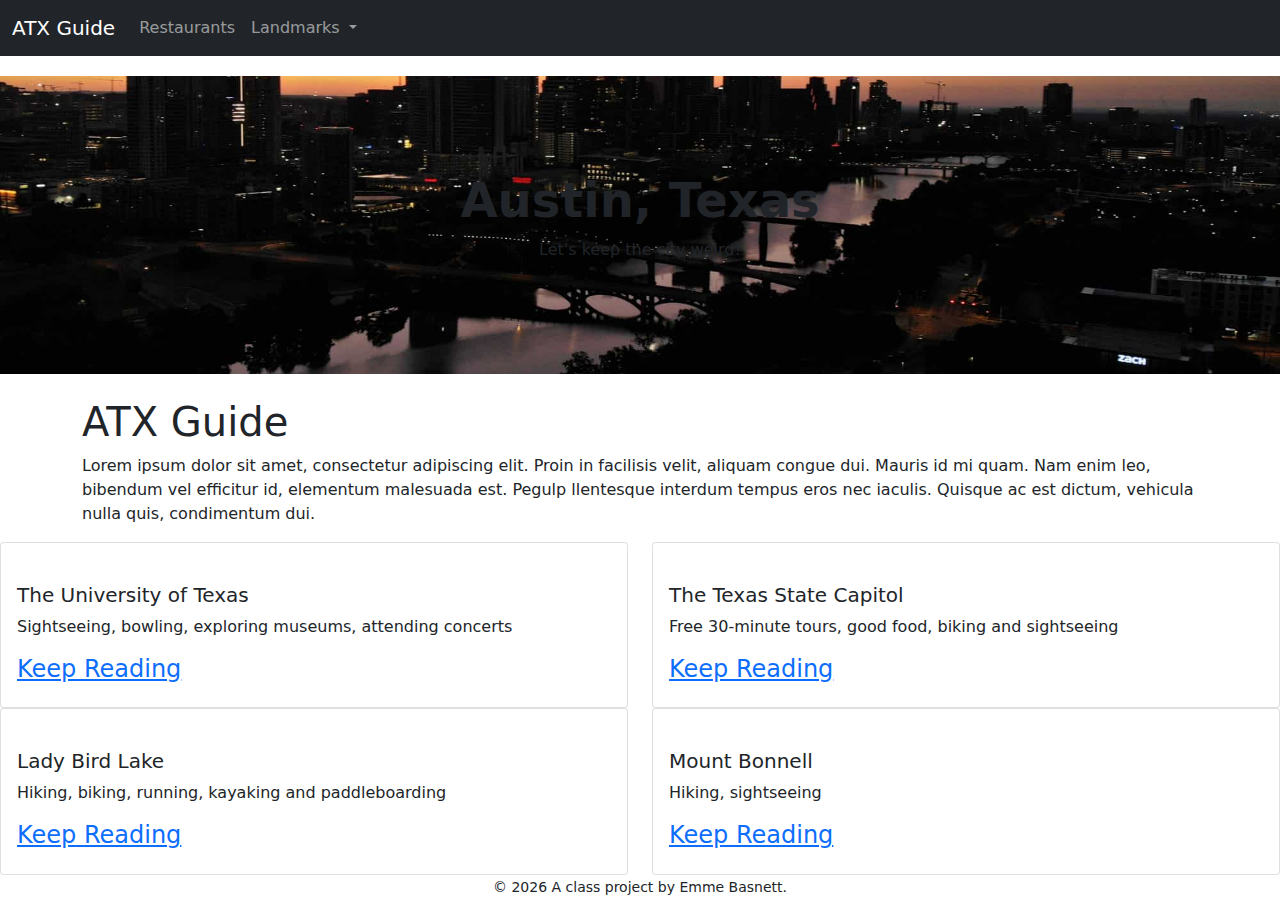
==== docs/index.html @ 26d6803e "work in progress" ====
<!doctype html>
<html lang="en">
  <!-- A Intro to Coding for Journalists class project -->
  <head>
    <title>Index page title</title>
    <meta name="description" content="The index search description for this page goes here.">
    <meta charset="utf-8">
    <meta http-equiv="X-UA-Compatible" content="IE=edge"/>
    <meta name="viewport" content="width=device-width, initial-scale=1, maximum-scale=1">
    <link rel="stylesheet" href="css/main.css">
  </head>
  <body>
    <nav class="navbar navbar-expand-lg navbar-dark bg-dark">
  <div class="container-fluid">
    <a class="navbar-brand" href="index.html">ATX Guide</a>
    <button class="navbar-toggler" type="button" data-bs-toggle="collapse" data-bs-target="#navbarNavDropdown" aria-controls="navbarNavDropdown" aria-expanded="false" aria-label="Toggle navigation">
      <span class="navbar-toggler-icon"></span>
    </button>
     <div class="collapse navbar-collapse" id="navbarNavDropdown">
      <ul class="navbar-nav">
        <li class="nav-item">
         <a class="nav-link" href="restaurants.html">Restaurants</a>
      </li>
    <div class="collapse navbar-collapse" id="navbarNavDropdown">
      <ul class="navbar-nav">
        <li class="nav-item dropdown">
          <a class="nav-link dropdown-toggle" href="#" id="navbarDropdownMenuLink" role="button" data-bs-toggle="dropdown" aria-expanded="false">
            Landmarks
          </a>
          <ul class="dropdown-menu" aria-labelledby="navbarDropdownMenuLink">
            
            <li><a class="dropdown-item" href="landmarks/university-of-texas.html">The University of Texas</a></li>
            
            <li><a class="dropdown-item" href="landmarks/texas-state-capitol.html">The Texas State Capitol</a></li>
            
            <li><a class="dropdown-item" href="landmarks/lady-bird-lake.html">Lady Bird Lake</a></li>
            
            <li><a class="dropdown-item" href="landmarks/mount-bonnell.html">Mount Bonnell</a></li>
            
          </ul>
        </li>
      </ul>
    </div>
  </div>
</nav>

    
<div id="jumbo" class="p-5 mb-4 bg-light">
  <div class="container-fluid py-5 text-center">
    <h1 class="display-5 fw-bold">Austin, Texas</h1>
    <p>Let's keep the city weird!</p>
  </div>
</div>
<div class="container">
  <h1>ATX Guide</h1>
  <p>Lorem ipsum dolor sit amet, consectetur adipiscing elit. Proin in facilisis velit, aliquam congue dui. Mauris id mi quam. Nam enim leo, bibendum vel efficitur id, elementum malesuada est. Pegulp llentesque interdum tempus eros nec iaculis. Quisque ac est dictum, vehicula nulla quis, condimentum dui.</p>
</div>

<div class="row">
  <div class="col-md-8"></div>
  
  <div class="col-sm-6">
      <div class="card">
        <div class="card-body">
           <img src="img/.jpg" alt="" class="img-fluid">
          <h5 class="card-title">The University of Texas</h5>
          <p class="card-text"> Sightseeing, bowling, exploring museums, attending concerts </p>
           <h3><a href="http://www.utexas.edu" "="target="_blank">Keep Reading</a></h3> 
        </div>
      </div>
    </div>

  
  <div class="col-sm-6">
      <div class="card">
        <div class="card-body">
           <img src="img/.jpg" alt="" class="img-fluid">
          <h5 class="card-title">The Texas State Capitol</h5>
          <p class="card-text"> Free 30-minute tours, good food, biking and sightseeing </p>
           <h3><a href="http://https://tspb.texas.gov/prop/tc/tc/capitol.html" "="target="_blank">Keep Reading</a></h3> 
        </div>
      </div>
    </div>

  
  <div class="col-sm-6">
      <div class="card">
        <div class="card-body">
           <img src="img/.jpg" alt="" class="img-fluid">
          <h5 class="card-title">Lady Bird Lake</h5>
          <p class="card-text"> Hiking, biking, running, kayaking and paddleboarding </p>
           <h3><a href="https://austintexas.gov/page/lady-bird-lake" "="target="_blank">Keep Reading</a></h3> 
        </div>
      </div>
    </div>

  
  <div class="col-sm-6">
      <div class="card">
        <div class="card-body">
           <img src="img/.jpg" alt="" class="img-fluid">
          <h5 class="card-title">Mount Bonnell</h5>
          <p class="card-text"> Hiking, sightseeing </p>
           <h3><a href="https://www.austintexas.org/listings/covert-park-at-mt-bonnell/2925/" "="target="_blank">Keep Reading</a></h3> 
        </div>
      </div>
    </div>

   


    <footer>
<p id="legal" class="center-block text-center">
  <small>&copy; <span class="copyright-year"></span>
  A class project by Emme Basnett.
</p>
</footer>


    <script src="js/jquery.js"></script>
    <script src="js/popper.js"></script>
    <script src="js/bootstrap.js"></script>
    <script src="js/scripts.js"></script>
  </body>
</html>
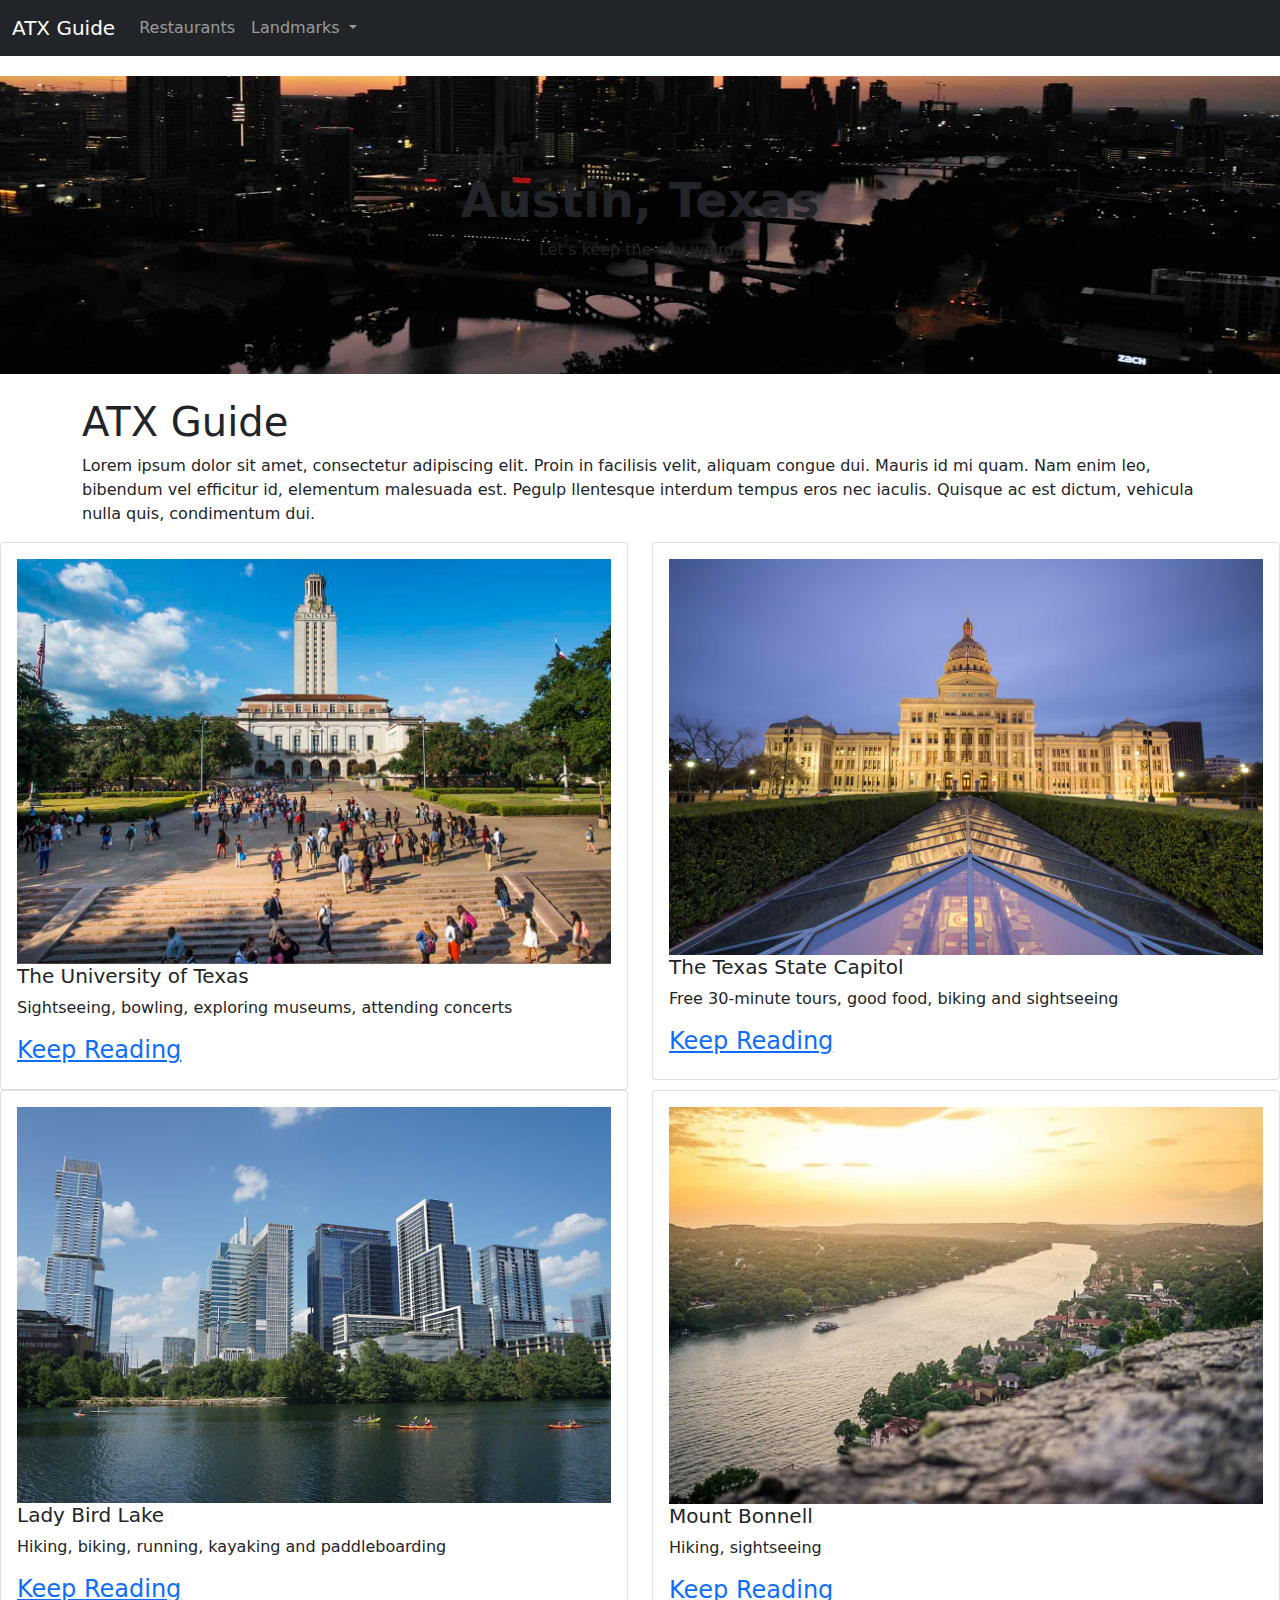
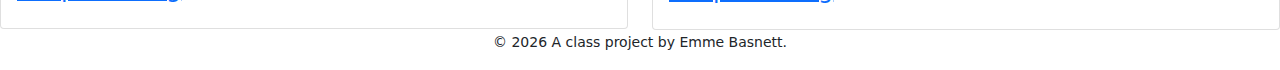
==== commit 37c802af: "updated paths" ====
--- a/docs/index.html
+++ b/docs/index.html
@@ -62,10 +62,10 @@
   <div class="col-sm-6">
       <div class="card">
         <div class="card-body">
-           <img src="img/.jpg" alt="" class="img-fluid">
+           <img src="img/landmarks/univ-of-tx.jpg" alt="" class="img-fluid">
           <h5 class="card-title">The University of Texas</h5>
           <p class="card-text"> Sightseeing, bowling, exploring museums, attending concerts </p>
-           <h3><a href="http://www.utexas.edu" "="target="_blank">Keep Reading</a></h3> 
+           <h3><a href="landmarks/university-of-texas.html" "="target="_blank">Keep Reading</a></h3> 
         </div>
       </div>
     </div>
@@ -74,10 +74,10 @@
   <div class="col-sm-6">
       <div class="card">
         <div class="card-body">
-           <img src="img/.jpg" alt="" class="img-fluid">
+           <img src="img/landmarks/texas-state-capitol.jpg" alt="" class="img-fluid">
           <h5 class="card-title">The Texas State Capitol</h5>
           <p class="card-text"> Free 30-minute tours, good food, biking and sightseeing </p>
-           <h3><a href="http://https://tspb.texas.gov/prop/tc/tc/capitol.html" "="target="_blank">Keep Reading</a></h3> 
+           <h3><a href="landmarks/texas-state-capitol.html" "="target="_blank">Keep Reading</a></h3> 
         </div>
       </div>
     </div>
@@ -86,10 +86,10 @@
   <div class="col-sm-6">
       <div class="card">
         <div class="card-body">
-           <img src="img/.jpg" alt="" class="img-fluid">
+           <img src="img/landmarks/lady-bird-lake.jpg" alt="" class="img-fluid">
           <h5 class="card-title">Lady Bird Lake</h5>
           <p class="card-text"> Hiking, biking, running, kayaking and paddleboarding </p>
-           <h3><a href="https://austintexas.gov/page/lady-bird-lake" "="target="_blank">Keep Reading</a></h3> 
+           <h3><a href="landmarks/lady-bird-lake.html" "="target="_blank">Keep Reading</a></h3> 
         </div>
       </div>
     </div>
@@ -98,10 +98,10 @@
   <div class="col-sm-6">
       <div class="card">
         <div class="card-body">
-           <img src="img/.jpg" alt="" class="img-fluid">
+           <img src="img/landmarks/mount-bonnell.jpg" alt="" class="img-fluid">
           <h5 class="card-title">Mount Bonnell</h5>
           <p class="card-text"> Hiking, sightseeing </p>
-           <h3><a href="https://www.austintexas.org/listings/covert-park-at-mt-bonnell/2925/" "="target="_blank">Keep Reading</a></h3> 
+           <h3><a href="landmarks/mount-bonnell.html" "="target="_blank">Keep Reading</a></h3> 
         </div>
       </div>
     </div>
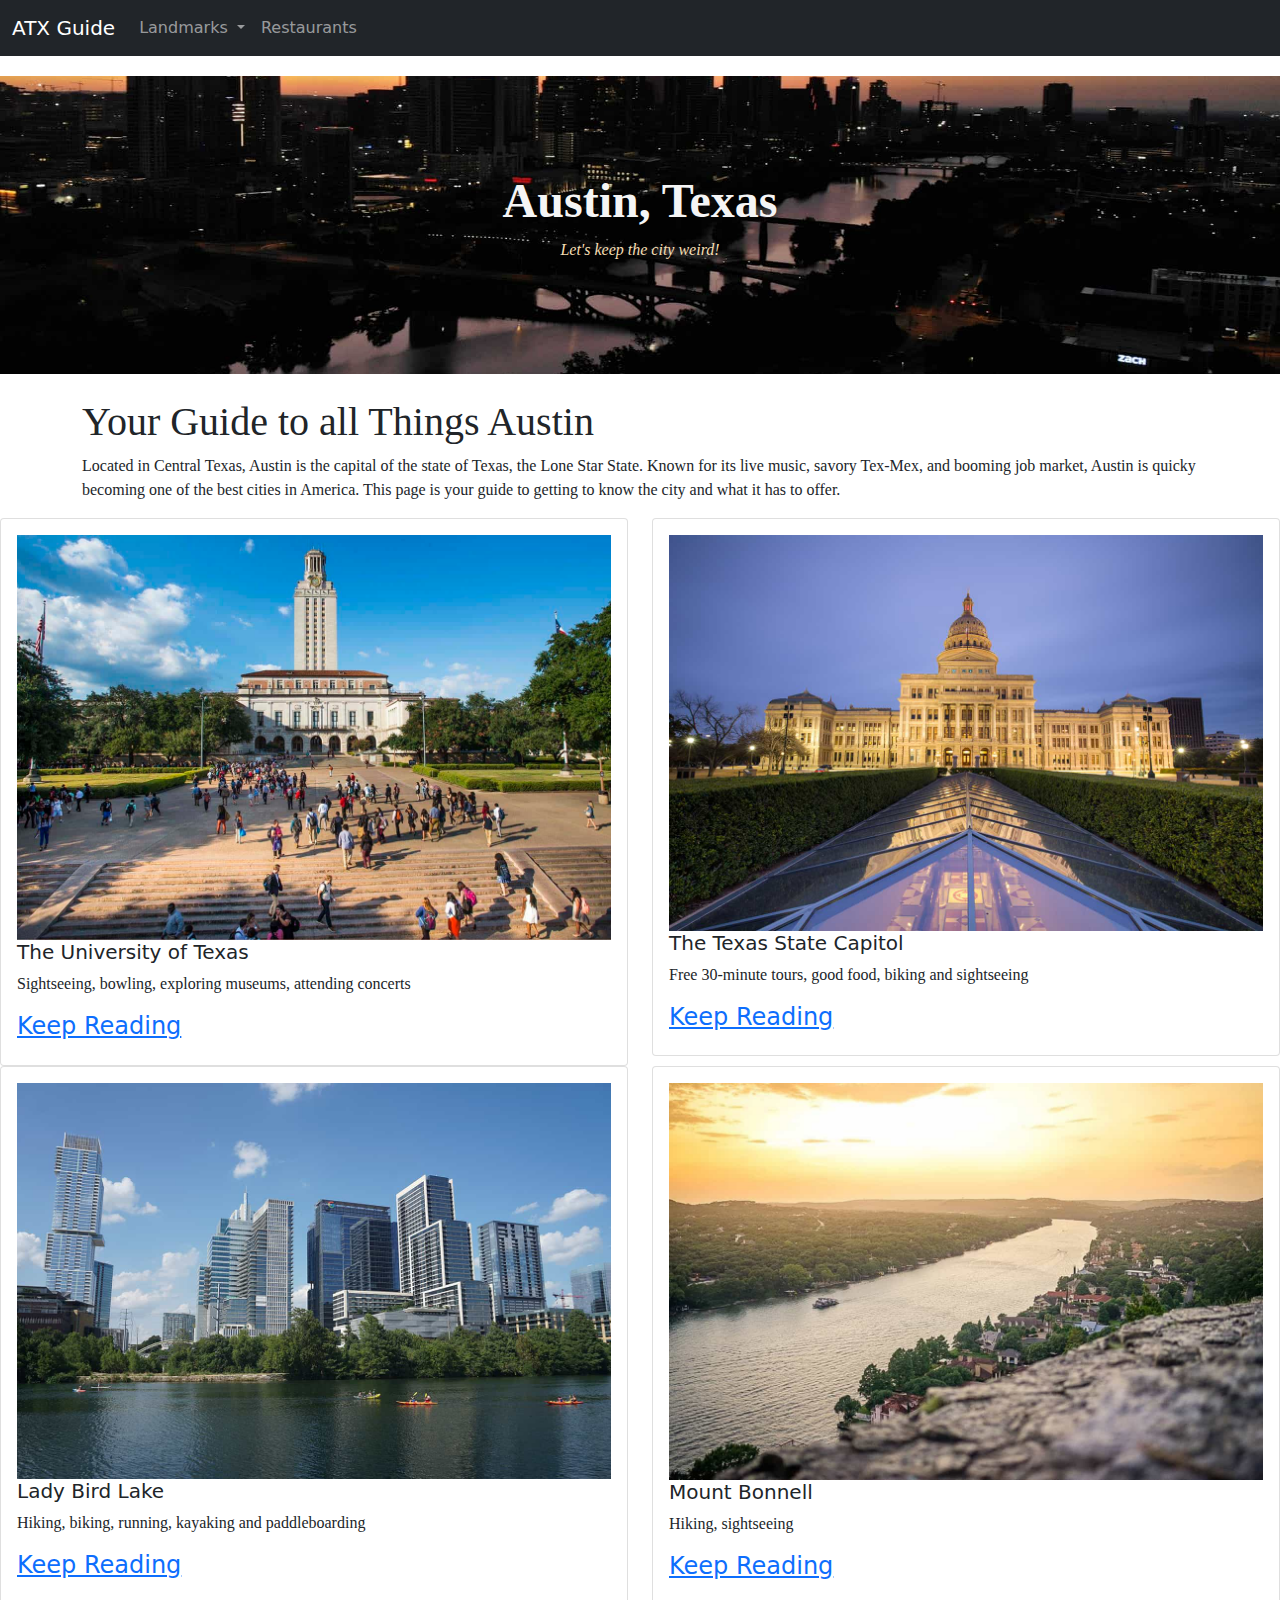
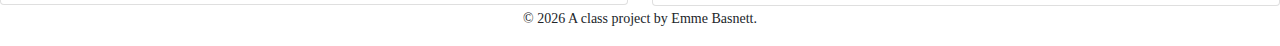
==== commit 049a8899: "styles" ====
--- a/docs/index.html
+++ b/docs/index.html
@@ -16,11 +16,6 @@
     <button class="navbar-toggler" type="button" data-bs-toggle="collapse" data-bs-target="#navbarNavDropdown" aria-controls="navbarNavDropdown" aria-expanded="false" aria-label="Toggle navigation">
       <span class="navbar-toggler-icon"></span>
     </button>
-     <div class="collapse navbar-collapse" id="navbarNavDropdown">
-      <ul class="navbar-nav">
-        <li class="nav-item">
-         <a class="nav-link" href="restaurants.html">Restaurants</a>
-      </li>
     <div class="collapse navbar-collapse" id="navbarNavDropdown">
       <ul class="navbar-nav">
         <li class="nav-item dropdown">
@@ -31,13 +26,21 @@
             
             <li><a class="dropdown-item" href="landmarks/university-of-texas.html">The University of Texas</a></li>
             
+            
             <li><a class="dropdown-item" href="landmarks/texas-state-capitol.html">The Texas State Capitol</a></li>
+            
             
             <li><a class="dropdown-item" href="landmarks/lady-bird-lake.html">Lady Bird Lake</a></li>
             
+            
             <li><a class="dropdown-item" href="landmarks/mount-bonnell.html">Mount Bonnell</a></li>
             
-          </ul>
+            
+
+      </ul>
+        </li>
+          <li class="nav-item">
+         <a class="nav-link" href="restaurants.html">Restaurants</a>
         </li>
       </ul>
     </div>
@@ -52,8 +55,8 @@
   </div>
 </div>
 <div class="container">
-  <h1>ATX Guide</h1>
-  <p>Lorem ipsum dolor sit amet, consectetur adipiscing elit. Proin in facilisis velit, aliquam congue dui. Mauris id mi quam. Nam enim leo, bibendum vel efficitur id, elementum malesuada est. Pegulp llentesque interdum tempus eros nec iaculis. Quisque ac est dictum, vehicula nulla quis, condimentum dui.</p>
+  <h1>Your Guide to all Things Austin</h1>
+  <p>Located in Central Texas, Austin is the capital of the state of Texas, the Lone Star State. Known for its live music, savory Tex-Mex, and booming job market, Austin is quicky becoming one of the best cities in America. This page is your guide to getting to know the city and what it has to offer.</p>
 </div>
 
 <div class="row">
--- a/docs/css/main.css
+++ b/docs/css/main.css
@@ -4,5 +4,5 @@
  * Copyright 2011-2021 The Bootstrap Authors
  * Copyright 2011-2021 Twitter, Inc.
  * Licensed under MIT (https://github.com/twbs/bootstrap/blob/main/LICENSE)
- */:root{--bs-blue:#0d6efd;--bs-indigo:#6610f2;--bs-purple:#6f42c1;--bs-pink:#d63384;--bs-red:#dc3545;--bs-orange:#fd7e14;--bs-yellow:#ffc107;--bs-green:#198754;--bs-teal:#20c997;--bs-cyan:#0dcaf0;--bs-white:#fff;--bs-gray:#6c757d;--bs-gray-dark:#343a40;--bs-gray-100:#f8f9fa;--bs-gray-200:#e9ecef;--bs-gray-300:#dee2e6;--bs-gray-400:#ced4da;--bs-gray-500:#adb5bd;--bs-gray-600:#6c757d;--bs-gray-700:#495057;--bs-gray-800:#343a40;--bs-gray-900:#212529;--bs-primary:#0d6efd;--bs-secondary:#6c757d;--bs-success:#198754;--bs-info:#0dcaf0;--bs-warning:#ffc107;--bs-danger:#dc3545;--bs-light:#f8f9fa;--bs-dark:#212529;--bs-primary-rgb:13,110,253;--bs-secondary-rgb:108,117,125;--bs-success-rgb:25,135,84;--bs-info-rgb:13,202,240;--bs-warning-rgb:255,193,7;--bs-danger-rgb:220,53,69;--bs-light-rgb:248,249,250;--bs-dark-rgb:33,37,41;--bs-white-rgb:255,255,255;--bs-black-rgb:0,0,0;--bs-body-color-rgb:33,37,41;--bs-body-bg-rgb:255,255,255;--bs-font-sans-serif:system-ui,-apple-system,"Segoe UI",Roboto,"Helvetica Neue",Arial,"Noto Sans","Liberation Sans",sans-serif,"Apple Color Emoji","Segoe UI Emoji","Segoe UI Symbol","Noto Color Emoji";--bs-font-monospace:SFMono-Regular,Menlo,Monaco,Consolas,"Liberation Mono","Courier New",monospace;--bs-gradient:linear-gradient(180deg,hsla(0,0%,100%,.15),hsla(0,0%,100%,0));--bs-body-font-family:var(--bs-font-sans-serif);--bs-body-font-size:1rem;--bs-body-font-weight:400;--bs-body-line-height:1.5;--bs-body-color:#212529;--bs-body-bg:#fff}*,:after,:before{box-sizing:border-box}@media (prefers-reduced-motion:no-preference){:root{scroll-behavior:smooth}}body{-webkit-text-size-adjust:100%;-webkit-tap-highlight-color:rgba(0,0,0,0);background-color:var(--bs-body-bg);color:var(--bs-body-color);font-family:var(--bs-body-font-family);font-size:var(--bs-body-font-size);font-weight:var(--bs-body-font-weight);line-height:var(--bs-body-line-height);margin:0;text-align:var(--bs-body-text-align)}hr{background-color:currentColor;border:0;color:inherit;margin:1rem 0;opacity:.25}hr:not([size]){height:1px}.h1,.h2,.h3,.h4,.h5,.h6,h1,h2,h3,h4,h5,h6{font-weight:500;line-height:1.2;margin-bottom:.5rem;margin-top:0}.h1,h1{font-size:calc(1.375rem + 1.5vw)}@media (min-width:1200px){.h1,h1{font-size:2.5rem}}.h2,h2{font-size:calc(1.325rem + .9vw)}@media (min-width:1200px){.h2,h2{font-size:2rem}}.h3,h3{font-size:calc(1.3rem + .6vw)}@media (min-width:1200px){.h3,h3{font-size:1.75rem}}.h4,h4{font-size:calc(1.275rem + .3vw)}@media (min-width:1200px){.h4,h4{font-size:1.5rem}}.h5,h5{font-size:1.25rem}.h6,h6{font-size:1rem}p{margin-bottom:1rem;margin-top:0}abbr[data-bs-original-title],abbr[title]{cursor:help;-webkit-text-decoration:underline dotted;-moz-text-decoration:underline dotted;text-decoration:underline dotted;-webkit-text-decoration-skip-ink:none;text-decoration-skip-ink:none}address{font-style:normal;line-height:inherit;margin-bottom:1rem}ol,ul{padding-left:2rem}dl,ol,ul{margin-bottom:1rem;margin-top:0}ol ol,ol ul,ul ol,ul ul{margin-bottom:0}dt{font-weight:700}dd{margin-bottom:.5rem;margin-left:0}blockquote{margin:0 0 1rem}b,strong{font-weight:bolder}.small,small{font-size:.875em}.mark,mark{background-color:#fcf8e3;padding:.2em}sub,sup{font-size:.75em;line-height:0;position:relative;vertical-align:baseline}sub{bottom:-.25em}sup{top:-.5em}a{color:#0d6efd;text-decoration:underline}a:hover{color:#0a58ca}a:not([href]):not([class]),a:not([href]):not([class]):hover{color:inherit;text-decoration:none}code,kbd,pre,samp{direction:ltr;font-family:var(--bs-font-monospace);font-size:1em;unicode-bidi:bidi-override}pre{display:block;font-size:.875em;margin-bottom:1rem;margin-top:0;overflow:auto}pre code{color:inherit;font-size:inherit;word-break:normal}code{word-wrap:break-word;color:#d63384;font-size:.875em}a>code{color:inherit}kbd{background-color:#212529;border-radius:.2rem;color:#fff;font-size:.875em;padding:.2rem .4rem}kbd kbd{font-size:1em;font-weight:700;padding:0}figure{margin:0 0 1rem}img,svg{vertical-align:middle}table{border-collapse:collapse;caption-side:bottom}caption{color:#6c757d;padding-bottom:.5rem;padding-top:.5rem;text-align:left}th{text-align:inherit;text-align:-webkit-match-parent}tbody,td,tfoot,th,thead,tr{border:0 solid;border-color:inherit}label{display:inline-block}button{border-radius:0}button:focus:not(:focus-visible){outline:0}button,input,optgroup,select,textarea{font-family:inherit;font-size:inherit;line-height:inherit;margin:0}button,select{text-transform:none}[role=button]{cursor:pointer}select{word-wrap:normal}select:disabled{opacity:1}[list]::-webkit-calendar-picker-indicator{display:none}[type=button],[type=reset],[type=submit],button{-webkit-appearance:button}[type=button]:not(:disabled),[type=reset]:not(:disabled),[type=submit]:not(:disabled),button:not(:disabled){cursor:pointer}::-moz-focus-inner{border-style:none;padding:0}textarea{resize:vertical}fieldset{border:0;margin:0;min-width:0;padding:0}legend{float:left;font-size:calc(1.275rem + .3vw);line-height:inherit;margin-bottom:.5rem;padding:0;width:100%}@media (min-width:1200px){legend{font-size:1.5rem}}legend+*{clear:left}::-webkit-datetime-edit-day-field,::-webkit-datetime-edit-fields-wrapper,::-webkit-datetime-edit-hour-field,::-webkit-datetime-edit-minute,::-webkit-datetime-edit-month-field,::-webkit-datetime-edit-text,::-webkit-datetime-edit-year-field{padding:0}::-webkit-inner-spin-button{height:auto}[type=search]{-webkit-appearance:textfield;outline-offset:-2px}::-webkit-search-decoration{-webkit-appearance:none}::-webkit-color-swatch-wrapper{padding:0}::file-selector-button{font:inherit}::-webkit-file-upload-button{-webkit-appearance:button;font:inherit}output{display:inline-block}iframe{border:0}summary{cursor:pointer;display:list-item}progress{vertical-align:baseline}[hidden]{display:none!important}.lead{font-size:1.25rem;font-weight:300}.display-1{font-size:calc(1.625rem + 4.5vw);font-weight:300;line-height:1.2}@media (min-width:1200px){.display-1{font-size:5rem}}.display-2{font-size:calc(1.575rem + 3.9vw);font-weight:300;line-height:1.2}@media (min-width:1200px){.display-2{font-size:4.5rem}}.display-3{font-size:calc(1.525rem + 3.3vw);font-weight:300;line-height:1.2}@media (min-width:1200px){.display-3{font-size:4rem}}.display-4{font-size:calc(1.475rem + 2.7vw);font-weight:300;line-height:1.2}@media (min-width:1200px){.display-4{font-size:3.5rem}}.display-5{font-size:calc(1.425rem + 2.1vw);font-weight:300;line-height:1.2}@media (min-width:1200px){.display-5{font-size:3rem}}.display-6{font-size:calc(1.375rem + 1.5vw);font-weight:300;line-height:1.2}@media (min-width:1200px){.display-6{font-size:2.5rem}}.list-inline,.list-unstyled{list-style:none;padding-left:0}.list-inline-item{display:inline-block}.list-inline-item:not(:last-child){margin-right:.5rem}.initialism{font-size:.875em;text-transform:uppercase}.blockquote{font-size:1.25rem;margin-bottom:1rem}.blockquote>:last-child{margin-bottom:0}.blockquote-footer{color:#6c757d;font-size:.875em;margin-bottom:1rem;margin-top:-1rem}.blockquote-footer:before{content:"— "}.img-fluid,.img-thumbnail{height:auto;max-width:100%}.img-thumbnail{background-color:#fff;border:1px solid #dee2e6;border-radius:.25rem;padding:.25rem}.figure{display:inline-block}.figure-img{line-height:1;margin-bottom:.5rem}.figure-caption{color:#6c757d;font-size:.875em}.container,.container-fluid,.container-lg,.container-md,.container-sm,.container-xl,.container-xxl{margin-left:auto;margin-right:auto;padding-left:var(--bs-gutter-x,.75rem);padding-right:var(--bs-gutter-x,.75rem);width:100%}@media (min-width:576px){.container,.container-sm{max-width:540px}}@media (min-width:768px){.container,.container-md,.container-sm{max-width:720px}}@media (min-width:992px){.container,.container-lg,.container-md,.container-sm{max-width:960px}}@media (min-width:1200px){.container,.container-lg,.container-md,.container-sm,.container-xl{max-width:1140px}}@media (min-width:1400px){.container,.container-lg,.container-md,.container-sm,.container-xl,.container-xxl{max-width:1320px}}.row{--bs-gutter-x:1.5rem;--bs-gutter-y:0;display:-webkit-flex;display:-ms-flexbox;display:flex;-webkit-flex-wrap:wrap;-ms-flex-wrap:wrap;flex-wrap:wrap;margin-left:calc(var(--bs-gutter-x)*-.5);margin-right:calc(var(--bs-gutter-x)*-.5);margin-top:calc(var(--bs-gutter-y)*-1)}.row>*{-ms-flex-negative:0;-webkit-flex-shrink:0;flex-shrink:0;margin-top:var(--bs-gutter-y);max-width:100%;padding-left:calc(var(--bs-gutter-x)*.5);padding-right:calc(var(--bs-gutter-x)*.5);width:100%}.col{-webkit-flex:1 0 0%;-ms-flex:1 0 0%;flex:1 0 0%}.row-cols-auto>*{width:auto}.row-cols-1>*,.row-cols-auto>*{-webkit-flex:0 0 auto;-ms-flex:0 0 auto;flex:0 0 auto}.row-cols-1>*{width:100%}.row-cols-2>*{width:50%}.row-cols-2>*,.row-cols-3>*{-webkit-flex:0 0 auto;-ms-flex:0 0 auto;flex:0 0 auto}.row-cols-3>*{width:33.3333333333%}.row-cols-4>*{width:25%}.row-cols-4>*,.row-cols-5>*{-webkit-flex:0 0 auto;-ms-flex:0 0 auto;flex:0 0 auto}.row-cols-5>*{width:20%}.row-cols-6>*{width:16.6666666667%}.col-auto,.row-cols-6>*{-webkit-flex:0 0 auto;-ms-flex:0 0 auto;flex:0 0 auto}.col-auto{width:auto}.col-1{width:8.33333333%}.col-1,.col-2{-webkit-flex:0 0 auto;-ms-flex:0 0 auto;flex:0 0 auto}.col-2{width:16.66666667%}.col-3{width:25%}.col-3,.col-4{-webkit-flex:0 0 auto;-ms-flex:0 0 auto;flex:0 0 auto}.col-4{width:33.33333333%}.col-5{width:41.66666667%}.col-5,.col-6{-webkit-flex:0 0 auto;-ms-flex:0 0 auto;flex:0 0 auto}.col-6{width:50%}.col-7{width:58.33333333%}.col-7,.col-8{-webkit-flex:0 0 auto;-ms-flex:0 0 auto;flex:0 0 auto}.col-8{width:66.66666667%}.col-9{width:75%}.col-10,.col-9{-webkit-flex:0 0 auto;-ms-flex:0 0 auto;flex:0 0 auto}.col-10{width:83.33333333%}.col-11{width:91.66666667%}.col-11,.col-12{-webkit-flex:0 0 auto;-ms-flex:0 0 auto;flex:0 0 auto}.col-12{width:100%}.offset-1{margin-left:8.33333333%}.offset-2{margin-left:16.66666667%}.offset-3{margin-left:25%}.offset-4{margin-left:33.33333333%}.offset-5{margin-left:41.66666667%}.offset-6{margin-left:50%}.offset-7{margin-left:58.33333333%}.offset-8{margin-left:66.66666667%}.offset-9{margin-left:75%}.offset-10{margin-left:83.33333333%}.offset-11{margin-left:91.66666667%}.g-0,.gx-0{--bs-gutter-x:0}.g-0,.gy-0{--bs-gutter-y:0}.g-1,.gx-1{--bs-gutter-x:0.25rem}.g-1,.gy-1{--bs-gutter-y:0.25rem}.g-2,.gx-2{--bs-gutter-x:0.5rem}.g-2,.gy-2{--bs-gutter-y:0.5rem}.g-3,.gx-3{--bs-gutter-x:1rem}.g-3,.gy-3{--bs-gutter-y:1rem}.g-4,.gx-4{--bs-gutter-x:1.5rem}.g-4,.gy-4{--bs-gutter-y:1.5rem}.g-5,.gx-5{--bs-gutter-x:3rem}.g-5,.gy-5{--bs-gutter-y:3rem}@media (min-width:576px){.col-sm{-webkit-flex:1 0 0%;-ms-flex:1 0 0%;flex:1 0 0%}.row-cols-sm-auto>*{width:auto}.row-cols-sm-1>*,.row-cols-sm-auto>*{-webkit-flex:0 0 auto;-ms-flex:0 0 auto;flex:0 0 auto}.row-cols-sm-1>*{width:100%}.row-cols-sm-2>*{width:50%}.row-cols-sm-2>*,.row-cols-sm-3>*{-webkit-flex:0 0 auto;-ms-flex:0 0 auto;flex:0 0 auto}.row-cols-sm-3>*{width:33.3333333333%}.row-cols-sm-4>*{width:25%}.row-cols-sm-4>*,.row-cols-sm-5>*{-webkit-flex:0 0 auto;-ms-flex:0 0 auto;flex:0 0 auto}.row-cols-sm-5>*{width:20%}.row-cols-sm-6>*{width:16.6666666667%}.col-sm-auto,.row-cols-sm-6>*{-webkit-flex:0 0 auto;-ms-flex:0 0 auto;flex:0 0 auto}.col-sm-auto{width:auto}.col-sm-1{width:8.33333333%}.col-sm-1,.col-sm-2{-webkit-flex:0 0 auto;-ms-flex:0 0 auto;flex:0 0 auto}.col-sm-2{width:16.66666667%}.col-sm-3{width:25%}.col-sm-3,.col-sm-4{-webkit-flex:0 0 auto;-ms-flex:0 0 auto;flex:0 0 auto}.col-sm-4{width:33.33333333%}.col-sm-5{width:41.66666667%}.col-sm-5,.col-sm-6{-webkit-flex:0 0 auto;-ms-flex:0 0 auto;flex:0 0 auto}.col-sm-6{width:50%}.col-sm-7{width:58.33333333%}.col-sm-7,.col-sm-8{-webkit-flex:0 0 auto;-ms-flex:0 0 auto;flex:0 0 auto}.col-sm-8{width:66.66666667%}.col-sm-9{width:75%}.col-sm-10,.col-sm-9{-webkit-flex:0 0 auto;-ms-flex:0 0 auto;flex:0 0 auto}.col-sm-10{width:83.33333333%}.col-sm-11{width:91.66666667%}.col-sm-11,.col-sm-12{-webkit-flex:0 0 auto;-ms-flex:0 0 auto;flex:0 0 auto}.col-sm-12{width:100%}.offset-sm-0{margin-left:0}.offset-sm-1{margin-left:8.33333333%}.offset-sm-2{margin-left:16.66666667%}.offset-sm-3{margin-left:25%}.offset-sm-4{margin-left:33.33333333%}.offset-sm-5{margin-left:41.66666667%}.offset-sm-6{margin-left:50%}.offset-sm-7{margin-left:58.33333333%}.offset-sm-8{margin-left:66.66666667%}.offset-sm-9{margin-left:75%}.offset-sm-10{margin-left:83.33333333%}.offset-sm-11{margin-left:91.66666667%}.g-sm-0,.gx-sm-0{--bs-gutter-x:0}.g-sm-0,.gy-sm-0{--bs-gutter-y:0}.g-sm-1,.gx-sm-1{--bs-gutter-x:0.25rem}.g-sm-1,.gy-sm-1{--bs-gutter-y:0.25rem}.g-sm-2,.gx-sm-2{--bs-gutter-x:0.5rem}.g-sm-2,.gy-sm-2{--bs-gutter-y:0.5rem}.g-sm-3,.gx-sm-3{--bs-gutter-x:1rem}.g-sm-3,.gy-sm-3{--bs-gutter-y:1rem}.g-sm-4,.gx-sm-4{--bs-gutter-x:1.5rem}.g-sm-4,.gy-sm-4{--bs-gutter-y:1.5rem}.g-sm-5,.gx-sm-5{--bs-gutter-x:3rem}.g-sm-5,.gy-sm-5{--bs-gutter-y:3rem}}@media (min-width:768px){.col-md{-webkit-flex:1 0 0%;-ms-flex:1 0 0%;flex:1 0 0%}.row-cols-md-auto>*{width:auto}.row-cols-md-1>*,.row-cols-md-auto>*{-webkit-flex:0 0 auto;-ms-flex:0 0 auto;flex:0 0 auto}.row-cols-md-1>*{width:100%}.row-cols-md-2>*{width:50%}.row-cols-md-2>*,.row-cols-md-3>*{-webkit-flex:0 0 auto;-ms-flex:0 0 auto;flex:0 0 auto}.row-cols-md-3>*{width:33.3333333333%}.row-cols-md-4>*{width:25%}.row-cols-md-4>*,.row-cols-md-5>*{-webkit-flex:0 0 auto;-ms-flex:0 0 auto;flex:0 0 auto}.row-cols-md-5>*{width:20%}.row-cols-md-6>*{width:16.6666666667%}.col-md-auto,.row-cols-md-6>*{-webkit-flex:0 0 auto;-ms-flex:0 0 auto;flex:0 0 auto}.col-md-auto{width:auto}.col-md-1{width:8.33333333%}.col-md-1,.col-md-2{-webkit-flex:0 0 auto;-ms-flex:0 0 auto;flex:0 0 auto}.col-md-2{width:16.66666667%}.col-md-3{width:25%}.col-md-3,.col-md-4{-webkit-flex:0 0 auto;-ms-flex:0 0 auto;flex:0 0 auto}.col-md-4{width:33.33333333%}.col-md-5{width:41.66666667%}.col-md-5,.col-md-6{-webkit-flex:0 0 auto;-ms-flex:0 0 auto;flex:0 0 auto}.col-md-6{width:50%}.col-md-7{width:58.33333333%}.col-md-7,.col-md-8{-webkit-flex:0 0 auto;-ms-flex:0 0 auto;flex:0 0 auto}.col-md-8{width:66.66666667%}.col-md-9{width:75%}.col-md-10,.col-md-9{-webkit-flex:0 0 auto;-ms-flex:0 0 auto;flex:0 0 auto}.col-md-10{width:83.33333333%}.col-md-11{width:91.66666667%}.col-md-11,.col-md-12{-webkit-flex:0 0 auto;-ms-flex:0 0 auto;flex:0 0 auto}.col-md-12{width:100%}.offset-md-0{margin-left:0}.offset-md-1{margin-left:8.33333333%}.offset-md-2{margin-left:16.66666667%}.offset-md-3{margin-left:25%}.offset-md-4{margin-left:33.33333333%}.offset-md-5{margin-left:41.66666667%}.offset-md-6{margin-left:50%}.offset-md-7{margin-left:58.33333333%}.offset-md-8{margin-left:66.66666667%}.offset-md-9{margin-left:75%}.offset-md-10{margin-left:83.33333333%}.offset-md-11{margin-left:91.66666667%}.g-md-0,.gx-md-0{--bs-gutter-x:0}.g-md-0,.gy-md-0{--bs-gutter-y:0}.g-md-1,.gx-md-1{--bs-gutter-x:0.25rem}.g-md-1,.gy-md-1{--bs-gutter-y:0.25rem}.g-md-2,.gx-md-2{--bs-gutter-x:0.5rem}.g-md-2,.gy-md-2{--bs-gutter-y:0.5rem}.g-md-3,.gx-md-3{--bs-gutter-x:1rem}.g-md-3,.gy-md-3{--bs-gutter-y:1rem}.g-md-4,.gx-md-4{--bs-gutter-x:1.5rem}.g-md-4,.gy-md-4{--bs-gutter-y:1.5rem}.g-md-5,.gx-md-5{--bs-gutter-x:3rem}.g-md-5,.gy-md-5{--bs-gutter-y:3rem}}@media (min-width:992px){.col-lg{-webkit-flex:1 0 0%;-ms-flex:1 0 0%;flex:1 0 0%}.row-cols-lg-auto>*{width:auto}.row-cols-lg-1>*,.row-cols-lg-auto>*{-webkit-flex:0 0 auto;-ms-flex:0 0 auto;flex:0 0 auto}.row-cols-lg-1>*{width:100%}.row-cols-lg-2>*{width:50%}.row-cols-lg-2>*,.row-cols-lg-3>*{-webkit-flex:0 0 auto;-ms-flex:0 0 auto;flex:0 0 auto}.row-cols-lg-3>*{width:33.3333333333%}.row-cols-lg-4>*{width:25%}.row-cols-lg-4>*,.row-cols-lg-5>*{-webkit-flex:0 0 auto;-ms-flex:0 0 auto;flex:0 0 auto}.row-cols-lg-5>*{width:20%}.row-cols-lg-6>*{width:16.6666666667%}.col-lg-auto,.row-cols-lg-6>*{-webkit-flex:0 0 auto;-ms-flex:0 0 auto;flex:0 0 auto}.col-lg-auto{width:auto}.col-lg-1{width:8.33333333%}.col-lg-1,.col-lg-2{-webkit-flex:0 0 auto;-ms-flex:0 0 auto;flex:0 0 auto}.col-lg-2{width:16.66666667%}.col-lg-3{width:25%}.col-lg-3,.col-lg-4{-webkit-flex:0 0 auto;-ms-flex:0 0 auto;flex:0 0 auto}.col-lg-4{width:33.33333333%}.col-lg-5{width:41.66666667%}.col-lg-5,.col-lg-6{-webkit-flex:0 0 auto;-ms-flex:0 0 auto;flex:0 0 auto}.col-lg-6{width:50%}.col-lg-7{width:58.33333333%}.col-lg-7,.col-lg-8{-webkit-flex:0 0 auto;-ms-flex:0 0 auto;flex:0 0 auto}.col-lg-8{width:66.66666667%}.col-lg-9{width:75%}.col-lg-10,.col-lg-9{-webkit-flex:0 0 auto;-ms-flex:0 0 auto;flex:0 0 auto}.col-lg-10{width:83.33333333%}.col-lg-11{width:91.66666667%}.col-lg-11,.col-lg-12{-webkit-flex:0 0 auto;-ms-flex:0 0 auto;flex:0 0 auto}.col-lg-12{width:100%}.offset-lg-0{margin-left:0}.offset-lg-1{margin-left:8.33333333%}.offset-lg-2{margin-left:16.66666667%}.offset-lg-3{margin-left:25%}.offset-lg-4{margin-left:33.33333333%}.offset-lg-5{margin-left:41.66666667%}.offset-lg-6{margin-left:50%}.offset-lg-7{margin-left:58.33333333%}.offset-lg-8{margin-left:66.66666667%}.offset-lg-9{margin-left:75%}.offset-lg-10{margin-left:83.33333333%}.offset-lg-11{margin-left:91.66666667%}.g-lg-0,.gx-lg-0{--bs-gutter-x:0}.g-lg-0,.gy-lg-0{--bs-gutter-y:0}.g-lg-1,.gx-lg-1{--bs-gutter-x:0.25rem}.g-lg-1,.gy-lg-1{--bs-gutter-y:0.25rem}.g-lg-2,.gx-lg-2{--bs-gutter-x:0.5rem}.g-lg-2,.gy-lg-2{--bs-gutter-y:0.5rem}.g-lg-3,.gx-lg-3{--bs-gutter-x:1rem}.g-lg-3,.gy-lg-3{--bs-gutter-y:1rem}.g-lg-4,.gx-lg-4{--bs-gutter-x:1.5rem}.g-lg-4,.gy-lg-4{--bs-gutter-y:1.5rem}.g-lg-5,.gx-lg-5{--bs-gutter-x:3rem}.g-lg-5,.gy-lg-5{--bs-gutter-y:3rem}}@media (min-width:1200px){.col-xl{-webkit-flex:1 0 0%;-ms-flex:1 0 0%;flex:1 0 0%}.row-cols-xl-auto>*{width:auto}.row-cols-xl-1>*,.row-cols-xl-auto>*{-webkit-flex:0 0 auto;-ms-flex:0 0 auto;flex:0 0 auto}.row-cols-xl-1>*{width:100%}.row-cols-xl-2>*{width:50%}.row-cols-xl-2>*,.row-cols-xl-3>*{-webkit-flex:0 0 auto;-ms-flex:0 0 auto;flex:0 0 auto}.row-cols-xl-3>*{width:33.3333333333%}.row-cols-xl-4>*{width:25%}.row-cols-xl-4>*,.row-cols-xl-5>*{-webkit-flex:0 0 auto;-ms-flex:0 0 auto;flex:0 0 auto}.row-cols-xl-5>*{width:20%}.row-cols-xl-6>*{width:16.6666666667%}.col-xl-auto,.row-cols-xl-6>*{-webkit-flex:0 0 auto;-ms-flex:0 0 auto;flex:0 0 auto}.col-xl-auto{width:auto}.col-xl-1{width:8.33333333%}.col-xl-1,.col-xl-2{-webkit-flex:0 0 auto;-ms-flex:0 0 auto;flex:0 0 auto}.col-xl-2{width:16.66666667%}.col-xl-3{width:25%}.col-xl-3,.col-xl-4{-webkit-flex:0 0 auto;-ms-flex:0 0 auto;flex:0 0 auto}.col-xl-4{width:33.33333333%}.col-xl-5{width:41.66666667%}.col-xl-5,.col-xl-6{-webkit-flex:0 0 auto;-ms-flex:0 0 auto;flex:0 0 auto}.col-xl-6{width:50%}.col-xl-7{width:58.33333333%}.col-xl-7,.col-xl-8{-webkit-flex:0 0 auto;-ms-flex:0 0 auto;flex:0 0 auto}.col-xl-8{width:66.66666667%}.col-xl-9{width:75%}.col-xl-10,.col-xl-9{-webkit-flex:0 0 auto;-ms-flex:0 0 auto;flex:0 0 auto}.col-xl-10{width:83.33333333%}.col-xl-11{width:91.66666667%}.col-xl-11,.col-xl-12{-webkit-flex:0 0 auto;-ms-flex:0 0 auto;flex:0 0 auto}.col-xl-12{width:100%}.offset-xl-0{margin-left:0}.offset-xl-1{margin-left:8.33333333%}.offset-xl-2{margin-left:16.66666667%}.offset-xl-3{margin-left:25%}.offset-xl-4{margin-left:33.33333333%}.offset-xl-5{margin-left:41.66666667%}.offset-xl-6{margin-left:50%}.offset-xl-7{margin-left:58.33333333%}.offset-xl-8{margin-left:66.66666667%}.offset-xl-9{margin-left:75%}.offset-xl-10{margin-left:83.33333333%}.offset-xl-11{margin-left:91.66666667%}.g-xl-0,.gx-xl-0{--bs-gutter-x:0}.g-xl-0,.gy-xl-0{--bs-gutter-y:0}.g-xl-1,.gx-xl-1{--bs-gutter-x:0.25rem}.g-xl-1,.gy-xl-1{--bs-gutter-y:0.25rem}.g-xl-2,.gx-xl-2{--bs-gutter-x:0.5rem}.g-xl-2,.gy-xl-2{--bs-gutter-y:0.5rem}.g-xl-3,.gx-xl-3{--bs-gutter-x:1rem}.g-xl-3,.gy-xl-3{--bs-gutter-y:1rem}.g-xl-4,.gx-xl-4{--bs-gutter-x:1.5rem}.g-xl-4,.gy-xl-4{--bs-gutter-y:1.5rem}.g-xl-5,.gx-xl-5{--bs-gutter-x:3rem}.g-xl-5,.gy-xl-5{--bs-gutter-y:3rem}}@media (min-width:1400px){.col-xxl{-webkit-flex:1 0 0%;-ms-flex:1 0 0%;flex:1 0 0%}.row-cols-xxl-auto>*{width:auto}.row-cols-xxl-1>*,.row-cols-xxl-auto>*{-webkit-flex:0 0 auto;-ms-flex:0 0 auto;flex:0 0 auto}.row-cols-xxl-1>*{width:100%}.row-cols-xxl-2>*{width:50%}.row-cols-xxl-2>*,.row-cols-xxl-3>*{-webkit-flex:0 0 auto;-ms-flex:0 0 auto;flex:0 0 auto}.row-cols-xxl-3>*{width:33.3333333333%}.row-cols-xxl-4>*{width:25%}.row-cols-xxl-4>*,.row-cols-xxl-5>*{-webkit-flex:0 0 auto;-ms-flex:0 0 auto;flex:0 0 auto}.row-cols-xxl-5>*{width:20%}.row-cols-xxl-6>*{width:16.6666666667%}.col-xxl-auto,.row-cols-xxl-6>*{-webkit-flex:0 0 auto;-ms-flex:0 0 auto;flex:0 0 auto}.col-xxl-auto{width:auto}.col-xxl-1{width:8.33333333%}.col-xxl-1,.col-xxl-2{-webkit-flex:0 0 auto;-ms-flex:0 0 auto;flex:0 0 auto}.col-xxl-2{width:16.66666667%}.col-xxl-3{width:25%}.col-xxl-3,.col-xxl-4{-webkit-flex:0 0 auto;-ms-flex:0 0 auto;flex:0 0 auto}.col-xxl-4{width:33.33333333%}.col-xxl-5{width:41.66666667%}.col-xxl-5,.col-xxl-6{-webkit-flex:0 0 auto;-ms-flex:0 0 auto;flex:0 0 auto}.col-xxl-6{width:50%}.col-xxl-7{width:58.33333333%}.col-xxl-7,.col-xxl-8{-webkit-flex:0 0 auto;-ms-flex:0 0 auto;flex:0 0 auto}.col-xxl-8{width:66.66666667%}.col-xxl-9{width:75%}.col-xxl-10,.col-xxl-9{-webkit-flex:0 0 auto;-ms-flex:0 0 auto;flex:0 0 auto}.col-xxl-10{width:83.33333333%}.col-xxl-11{width:91.66666667%}.col-xxl-11,.col-xxl-12{-webkit-flex:0 0 auto;-ms-flex:0 0 auto;flex:0 0 auto}.col-xxl-12{width:100%}.offset-xxl-0{margin-left:0}.offset-xxl-1{margin-left:8.33333333%}.offset-xxl-2{margin-left:16.66666667%}.offset-xxl-3{margin-left:25%}.offset-xxl-4{margin-left:33.33333333%}.offset-xxl-5{margin-left:41.66666667%}.offset-xxl-6{margin-left:50%}.offset-xxl-7{margin-left:58.33333333%}.offset-xxl-8{margin-left:66.66666667%}.offset-xxl-9{margin-left:75%}.offset-xxl-10{margin-left:83.33333333%}.offset-xxl-11{margin-left:91.66666667%}.g-xxl-0,.gx-xxl-0{--bs-gutter-x:0}.g-xxl-0,.gy-xxl-0{--bs-gutter-y:0}.g-xxl-1,.gx-xxl-1{--bs-gutter-x:0.25rem}.g-xxl-1,.gy-xxl-1{--bs-gutter-y:0.25rem}.g-xxl-2,.gx-xxl-2{--bs-gutter-x:0.5rem}.g-xxl-2,.gy-xxl-2{--bs-gutter-y:0.5rem}.g-xxl-3,.gx-xxl-3{--bs-gutter-x:1rem}.g-xxl-3,.gy-xxl-3{--bs-gutter-y:1rem}.g-xxl-4,.gx-xxl-4{--bs-gutter-x:1.5rem}.g-xxl-4,.gy-xxl-4{--bs-gutter-y:1.5rem}.g-xxl-5,.gx-xxl-5{--bs-gutter-x:3rem}.g-xxl-5,.gy-xxl-5{--bs-gutter-y:3rem}}.table{--bs-table-bg:transparent;--bs-table-accent-bg:transparent;--bs-table-striped-color:#212529;--bs-table-striped-bg:rgba(0,0,0,.05);--bs-table-active-color:#212529;--bs-table-active-bg:rgba(0,0,0,.1);--bs-table-hover-color:#212529;--bs-table-hover-bg:rgba(0,0,0,.075);border-color:#dee2e6;color:#212529;margin-bottom:1rem;vertical-align:top;width:100%}.table>:not(caption)>*>*{background-color:var(--bs-table-bg);border-bottom-width:1px;box-shadow:inset 0 0 0 9999px var(--bs-table-accent-bg);padding:.5rem}.table>tbody{vertical-align:inherit}.table>thead{vertical-align:bottom}.table>:not(:first-child){border-top:2px solid}.caption-top{caption-side:top}.table-sm>:not(caption)>*>*{padding:.25rem}.table-bordered>:not(caption)>*{border-width:1px 0}.table-bordered>:not(caption)>*>*{border-width:0 1px}.table-borderless>:not(caption)>*>*{border-bottom-width:0}.table-borderless>:not(:first-child){border-top-width:0}.table-striped>tbody>tr:nth-of-type(odd)>*{--bs-table-accent-bg:var(--bs-table-striped-bg);color:var(--bs-table-striped-color)}.table-active{--bs-table-accent-bg:var(--bs-table-active-bg);color:var(--bs-table-active-color)}.table-hover>tbody>tr:hover>*{--bs-table-accent-bg:var(--bs-table-hover-bg);color:var(--bs-table-hover-color)}.table-primary{--bs-table-bg:#cfe2ff;--bs-table-striped-bg:#c5d7f2;--bs-table-striped-color:#000;--bs-table-active-bg:#bacbe6;--bs-table-active-color:#000;--bs-table-hover-bg:#bfd1ec;--bs-table-hover-color:#000;border-color:#bacbe6;color:#000}.table-secondary{--bs-table-bg:#e2e3e5;--bs-table-striped-bg:#d7d8da;--bs-table-striped-color:#000;--bs-table-active-bg:#cbccce;--bs-table-active-color:#000;--bs-table-hover-bg:#d1d2d4;--bs-table-hover-color:#000;border-color:#cbccce;color:#000}.table-success{--bs-table-bg:#d1e7dd;--bs-table-striped-bg:#c7dbd2;--bs-table-striped-color:#000;--bs-table-active-bg:#bcd0c7;--bs-table-active-color:#000;--bs-table-hover-bg:#c1d6cc;--bs-table-hover-color:#000;border-color:#bcd0c7;color:#000}.table-info{--bs-table-bg:#cff4fc;--bs-table-striped-bg:#c5e8ef;--bs-table-striped-color:#000;--bs-table-active-bg:#badce3;--bs-table-active-color:#000;--bs-table-hover-bg:#bfe2e9;--bs-table-hover-color:#000;border-color:#badce3;color:#000}.table-warning{--bs-table-bg:#fff3cd;--bs-table-striped-bg:#f2e7c3;--bs-table-striped-color:#000;--bs-table-active-bg:#e6dbb9;--bs-table-active-color:#000;--bs-table-hover-bg:#ece1be;--bs-table-hover-color:#000;border-color:#e6dbb9;color:#000}.table-danger{--bs-table-bg:#f8d7da;--bs-table-striped-bg:#eccccf;--bs-table-striped-color:#000;--bs-table-active-bg:#dfc2c4;--bs-table-active-color:#000;--bs-table-hover-bg:#e5c7ca;--bs-table-hover-color:#000;border-color:#dfc2c4;color:#000}.table-light{--bs-table-bg:#f8f9fa;--bs-table-striped-bg:#ecedee;--bs-table-striped-color:#000;--bs-table-active-bg:#dfe0e1;--bs-table-active-color:#000;--bs-table-hover-bg:#e5e6e7;--bs-table-hover-color:#000;border-color:#dfe0e1;color:#000}.table-dark{--bs-table-bg:#212529;--bs-table-striped-bg:#2c3034;--bs-table-striped-color:#fff;--bs-table-active-bg:#373b3e;--bs-table-active-color:#fff;--bs-table-hover-bg:#323539;--bs-table-hover-color:#fff;border-color:#373b3e;color:#fff}.table-responsive{-webkit-overflow-scrolling:touch;overflow-x:auto}@media (max-width:575.98px){.table-responsive-sm{-webkit-overflow-scrolling:touch;overflow-x:auto}}@media (max-width:767.98px){.table-responsive-md{-webkit-overflow-scrolling:touch;overflow-x:auto}}@media (max-width:991.98px){.table-responsive-lg{-webkit-overflow-scrolling:touch;overflow-x:auto}}@media (max-width:1199.98px){.table-responsive-xl{-webkit-overflow-scrolling:touch;overflow-x:auto}}@media (max-width:1399.98px){.table-responsive-xxl{-webkit-overflow-scrolling:touch;overflow-x:auto}}.form-label{margin-bottom:.5rem}.col-form-label{font-size:inherit;line-height:1.5;margin-bottom:0;padding-bottom:calc(.375rem + 1px);padding-top:calc(.375rem + 1px)}.col-form-label-lg{font-size:1.25rem;padding-bottom:calc(.5rem + 1px);padding-top:calc(.5rem + 1px)}.col-form-label-sm{font-size:.875rem;padding-bottom:calc(.25rem + 1px);padding-top:calc(.25rem + 1px)}.form-text{color:#6c757d;font-size:.875em;margin-top:.25rem}.form-control{-webkit-appearance:none;-moz-appearance:none;appearance:none;background-clip:padding-box;background-color:#fff;border:1px solid #ced4da;border-radius:.25rem;color:#212529;display:block;font-size:1rem;font-weight:400;line-height:1.5;padding:.375rem .75rem;transition:border-color .15s ease-in-out,box-shadow .15s ease-in-out;width:100%}@media (prefers-reduced-motion:reduce){.form-control{transition:none}}.form-control[type=file]{overflow:hidden}.form-control[type=file]:not(:disabled):not([readonly]){cursor:pointer}.form-control:focus{background-color:#fff;border-color:#86b7fe;box-shadow:0 0 0 .25rem rgba(13,110,253,.25);color:#212529;outline:0}.form-control::-webkit-date-and-time-value{height:1.5em}.form-control::-webkit-input-placeholder{color:#6c757d;opacity:1}.form-control::-moz-placeholder{color:#6c757d;opacity:1}.form-control:-ms-input-placeholder{color:#6c757d;opacity:1}.form-control::-ms-input-placeholder{color:#6c757d;opacity:1}.form-control::placeholder{color:#6c757d;opacity:1}.form-control:disabled,.form-control[readonly]{background-color:#e9ecef;opacity:1}.form-control::file-selector-button{-webkit-margin-end:.75rem;-moz-margin-end:.75rem;background-color:#e9ecef;border:0 solid;border-color:inherit;border-inline-end-width:1px;border-radius:0;color:#212529;margin:-.375rem -.75rem;margin-inline-end:.75rem;padding:.375rem .75rem;pointer-events:none;transition:color .15s ease-in-out,background-color .15s ease-in-out,border-color .15s ease-in-out,box-shadow .15s ease-in-out}@media (prefers-reduced-motion:reduce){.form-control::-webkit-file-upload-button{-webkit-transition:none;transition:none}.form-control::file-selector-button{transition:none}}.form-control:hover:not(:disabled):not([readonly])::file-selector-button{background-color:#dde0e3}.form-control::-webkit-file-upload-button{-webkit-margin-end:.75rem;background-color:#e9ecef;border:0 solid;border-color:inherit;border-inline-end-width:1px;border-radius:0;color:#212529;margin:-.375rem -.75rem;margin-inline-end:.75rem;padding:.375rem .75rem;pointer-events:none;-webkit-transition:color .15s ease-in-out,background-color .15s ease-in-out,border-color .15s ease-in-out,box-shadow .15s ease-in-out;transition:color .15s ease-in-out,background-color .15s ease-in-out,border-color .15s ease-in-out,box-shadow .15s ease-in-out}@media (prefers-reduced-motion:reduce){.form-control::-webkit-file-upload-button{-webkit-transition:none;transition:none}}.form-control:hover:not(:disabled):not([readonly])::-webkit-file-upload-button{background-color:#dde0e3}.form-control-plaintext{background-color:transparent;border:solid transparent;border-width:1px 0;color:#212529;display:block;line-height:1.5;margin-bottom:0;padding:.375rem 0;width:100%}.form-control-plaintext.form-control-lg,.form-control-plaintext.form-control-sm{padding-left:0;padding-right:0}.form-control-sm{border-radius:.2rem;font-size:.875rem;min-height:calc(1.5em + .5rem + 2px);padding:.25rem .5rem}.form-control-sm::file-selector-button{-webkit-margin-end:.5rem;-moz-margin-end:.5rem;margin:-.25rem -.5rem;margin-inline-end:.5rem;padding:.25rem .5rem}.form-control-sm::-webkit-file-upload-button{-webkit-margin-end:.5rem;margin:-.25rem -.5rem;margin-inline-end:.5rem;padding:.25rem .5rem}.form-control-lg{border-radius:.3rem;font-size:1.25rem;min-height:calc(1.5em + 1rem + 2px);padding:.5rem 1rem}.form-control-lg::file-selector-button{-webkit-margin-end:1rem;-moz-margin-end:1rem;margin:-.5rem -1rem;margin-inline-end:1rem;padding:.5rem 1rem}.form-control-lg::-webkit-file-upload-button{-webkit-margin-end:1rem;margin:-.5rem -1rem;margin-inline-end:1rem;padding:.5rem 1rem}textarea.form-control{min-height:calc(1.5em + .75rem + 2px)}textarea.form-control-sm{min-height:calc(1.5em + .5rem + 2px)}textarea.form-control-lg{min-height:calc(1.5em + 1rem + 2px)}.form-control-color{height:auto;padding:.375rem;width:3rem}.form-control-color:not(:disabled):not([readonly]){cursor:pointer}.form-control-color::-moz-color-swatch{border-radius:.25rem;height:1.5em}.form-control-color::-webkit-color-swatch{border-radius:.25rem;height:1.5em}.form-select{-moz-padding-start:calc(.75rem - 3px);-webkit-appearance:none;-moz-appearance:none;appearance:none;background-color:#fff;background-image:url("data:image/svg+xml;charset=utf-8,%3Csvg xmlns='http://www.w3.org/2000/svg' viewBox='0 0 16 16'%3E%3Cpath fill='none' stroke='%23343a40' stroke-linecap='round' stroke-linejoin='round' stroke-width='2' d='m2 5 6 6 6-6'/%3E%3C/svg%3E");background-position:right .75rem center;background-repeat:no-repeat;background-size:16px 12px;border:1px solid #ced4da;border-radius:.25rem;color:#212529;display:block;font-size:1rem;font-weight:400;line-height:1.5;padding:.375rem 2.25rem .375rem .75rem;transition:border-color .15s ease-in-out,box-shadow .15s ease-in-out;width:100%}@media (prefers-reduced-motion:reduce){.form-select{transition:none}}.form-select:focus{border-color:#86b7fe;box-shadow:0 0 0 .25rem rgba(13,110,253,.25);outline:0}.form-select[multiple],.form-select[size]:not([size="1"]){background-image:none;padding-right:.75rem}.form-select:disabled{background-color:#e9ecef}.form-select:-moz-focusring{color:transparent;text-shadow:0 0 0 #212529}.form-select-sm{border-radius:.2rem;font-size:.875rem;padding-bottom:.25rem;padding-left:.5rem;padding-top:.25rem}.form-select-lg{border-radius:.3rem;font-size:1.25rem;padding-bottom:.5rem;padding-left:1rem;padding-top:.5rem}.form-check{display:block;margin-bottom:.125rem;min-height:1.5rem;padding-left:1.5em}.form-check .form-check-input{float:left;margin-left:-1.5em}.form-check-input{-webkit-print-color-adjust:exact;-webkit-appearance:none;-moz-appearance:none;appearance:none;background-color:#fff;background-position:50%;background-repeat:no-repeat;background-size:contain;border:1px solid rgba(0,0,0,.25);color-adjust:exact;height:1em;margin-top:.25em;vertical-align:top;width:1em}.form-check-input[type=checkbox]{border-radius:.25em}.form-check-input[type=radio]{border-radius:50%}.form-check-input:active{-webkit-filter:brightness(90%);filter:brightness(90%)}.form-check-input:focus{border-color:#86b7fe;box-shadow:0 0 0 .25rem rgba(13,110,253,.25);outline:0}.form-check-input:checked{background-color:#0d6efd;border-color:#0d6efd}.form-check-input:checked[type=checkbox]{background-image:url("data:image/svg+xml;charset=utf-8,%3Csvg xmlns='http://www.w3.org/2000/svg' viewBox='0 0 20 20'%3E%3Cpath fill='none' stroke='%23fff' stroke-linecap='round' stroke-linejoin='round' stroke-width='3' d='m6 10 3 3 6-6'/%3E%3C/svg%3E")}.form-check-input:checked[type=radio]{background-image:url("data:image/svg+xml;charset=utf-8,%3Csvg xmlns='http://www.w3.org/2000/svg' viewBox='-4 -4 8 8'%3E%3Ccircle r='2' fill='%23fff'/%3E%3C/svg%3E")}.form-check-input[type=checkbox]:indeterminate{background-color:#0d6efd;background-image:url("data:image/svg+xml;charset=utf-8,%3Csvg xmlns='http://www.w3.org/2000/svg' viewBox='0 0 20 20'%3E%3Cpath fill='none' stroke='%23fff' stroke-linecap='round' stroke-linejoin='round' stroke-width='3' d='M6 10h8'/%3E%3C/svg%3E");border-color:#0d6efd}.form-check-input:disabled{-webkit-filter:none;filter:none;opacity:.5;pointer-events:none}.form-check-input:disabled~.form-check-label,.form-check-input[disabled]~.form-check-label{opacity:.5}.form-switch{padding-left:2.5em}.form-switch .form-check-input{background-image:url("data:image/svg+xml;charset=utf-8,%3Csvg xmlns='http://www.w3.org/2000/svg' viewBox='-4 -4 8 8'%3E%3Ccircle r='3' fill='rgba(0, 0, 0, 0.25)'/%3E%3C/svg%3E");background-position:0;border-radius:2em;margin-left:-2.5em;transition:background-position .15s ease-in-out;width:2em}@media (prefers-reduced-motion:reduce){.form-switch .form-check-input{transition:none}}.form-switch .form-check-input:focus{background-image:url("data:image/svg+xml;charset=utf-8,%3Csvg xmlns='http://www.w3.org/2000/svg' viewBox='-4 -4 8 8'%3E%3Ccircle r='3' fill='%2386b7fe'/%3E%3C/svg%3E")}.form-switch .form-check-input:checked{background-image:url("data:image/svg+xml;charset=utf-8,%3Csvg xmlns='http://www.w3.org/2000/svg' viewBox='-4 -4 8 8'%3E%3Ccircle r='3' fill='%23fff'/%3E%3C/svg%3E");background-position:100%}.form-check-inline{display:inline-block;margin-right:1rem}.btn-check{clip:rect(0,0,0,0);pointer-events:none;position:absolute}.btn-check:disabled+.btn,.btn-check[disabled]+.btn{-webkit-filter:none;filter:none;opacity:.65;pointer-events:none}.form-range{-webkit-appearance:none;-moz-appearance:none;appearance:none;background-color:transparent;height:1.5rem;padding:0;width:100%}.form-range:focus{outline:0}.form-range:focus::-webkit-slider-thumb{box-shadow:0 0 0 1px #fff,0 0 0 .25rem rgba(13,110,253,.25)}.form-range:focus::-moz-range-thumb{box-shadow:0 0 0 1px #fff,0 0 0 .25rem rgba(13,110,253,.25)}.form-range::-moz-focus-outer{border:0}.form-range::-webkit-slider-thumb{-webkit-appearance:none;appearance:none;background-color:#0d6efd;border:0;border-radius:1rem;height:1rem;margin-top:-.25rem;-webkit-transition:background-color .15s ease-in-out,border-color .15s ease-in-out,box-shadow .15s ease-in-out;transition:background-color .15s ease-in-out,border-color .15s ease-in-out,box-shadow .15s ease-in-out;width:1rem}@media (prefers-reduced-motion:reduce){.form-range::-webkit-slider-thumb{-webkit-transition:none;transition:none}}.form-range::-webkit-slider-thumb:active{background-color:#b6d4fe}.form-range::-webkit-slider-runnable-track{background-color:#dee2e6;border-color:transparent;border-radius:1rem;color:transparent;cursor:pointer;height:.5rem;width:100%}.form-range::-moz-range-thumb{-moz-appearance:none;appearance:none;background-color:#0d6efd;border:0;border-radius:1rem;height:1rem;-moz-transition:background-color .15s ease-in-out,border-color .15s ease-in-out,box-shadow .15s ease-in-out;transition:background-color .15s ease-in-out,border-color .15s ease-in-out,box-shadow .15s ease-in-out;width:1rem}@media (prefers-reduced-motion:reduce){.form-range::-moz-range-thumb{-moz-transition:none;transition:none}}.form-range::-moz-range-thumb:active{background-color:#b6d4fe}.form-range::-moz-range-track{background-color:#dee2e6;border-color:transparent;border-radius:1rem;color:transparent;cursor:pointer;height:.5rem;width:100%}.form-range:disabled{pointer-events:none}.form-range:disabled::-webkit-slider-thumb{background-color:#adb5bd}.form-range:disabled::-moz-range-thumb{background-color:#adb5bd}.form-floating{position:relative}.form-floating>.form-control,.form-floating>.form-select{height:calc(3.5rem + 2px);line-height:1.25}.form-floating>label{border:1px solid transparent;height:100%;left:0;padding:1rem .75rem;pointer-events:none;position:absolute;top:0;-webkit-transform-origin:0 0;transform-origin:0 0;transition:opacity .1s ease-in-out,-webkit-transform .1s ease-in-out;transition:opacity .1s ease-in-out,transform .1s ease-in-out;transition:opacity .1s ease-in-out,transform .1s ease-in-out,-webkit-transform .1s ease-in-out}@media (prefers-reduced-motion:reduce){.form-floating>label{transition:none}}.form-floating>.form-control{padding:1rem .75rem}.form-floating>.form-control::-webkit-input-placeholder{color:transparent}.form-floating>.form-control::-moz-placeholder{color:transparent}.form-floating>.form-control:-ms-input-placeholder{color:transparent}.form-floating>.form-control::-ms-input-placeholder{color:transparent}.form-floating>.form-control::placeholder{color:transparent}.form-floating>.form-control:not(:-moz-placeholder-shown){padding-bottom:.625rem;padding-top:1.625rem}.form-floating>.form-control:not(:-ms-input-placeholder){padding-bottom:.625rem;padding-top:1.625rem}.form-floating>.form-control:focus,.form-floating>.form-control:not(:placeholder-shown){padding-bottom:.625rem;padding-top:1.625rem}.form-floating>.form-control:-webkit-autofill{padding-bottom:.625rem;padding-top:1.625rem}.form-floating>.form-select{padding-bottom:.625rem;padding-top:1.625rem}.form-floating>.form-control:not(:-moz-placeholder-shown)~label{opacity:.65;transform:scale(.85) translateY(-.5rem) translateX(.15rem)}.form-floating>.form-control:not(:-ms-input-placeholder)~label{opacity:.65;transform:scale(.85) translateY(-.5rem) translateX(.15rem)}.form-floating>.form-control:focus~label,.form-floating>.form-control:not(:placeholder-shown)~label,.form-floating>.form-select~label{opacity:.65;-webkit-transform:scale(.85) translateY(-.5rem) translateX(.15rem);transform:scale(.85) translateY(-.5rem) translateX(.15rem)}.form-floating>.form-control:-webkit-autofill~label{opacity:.65;-webkit-transform:scale(.85) translateY(-.5rem) translateX(.15rem);transform:scale(.85) translateY(-.5rem) translateX(.15rem)}.input-group{-ms-flex-align:stretch;-webkit-align-items:stretch;align-items:stretch;display:-webkit-flex;display:-ms-flexbox;display:flex;-webkit-flex-wrap:wrap;-ms-flex-wrap:wrap;flex-wrap:wrap;position:relative;width:100%}.input-group>.form-control,.input-group>.form-select{-webkit-flex:1 1 auto;-ms-flex:1 1 auto;flex:1 1 auto;min-width:0;position:relative;width:1%}.input-group>.form-control:focus,.input-group>.form-select:focus{z-index:3}.input-group .btn{position:relative;z-index:2}.input-group .btn:focus{z-index:3}.input-group-text{-ms-flex-align:center;-webkit-align-items:center;align-items:center;background-color:#e9ecef;border:1px solid #ced4da;border-radius:.25rem;color:#212529;display:-webkit-flex;display:-ms-flexbox;display:flex;font-size:1rem;font-weight:400;line-height:1.5;padding:.375rem .75rem;text-align:center;white-space:nowrap}.input-group-lg>.btn,.input-group-lg>.form-control,.input-group-lg>.form-select,.input-group-lg>.input-group-text{border-radius:.3rem;font-size:1.25rem;padding:.5rem 1rem}.input-group-sm>.btn,.input-group-sm>.form-control,.input-group-sm>.form-select,.input-group-sm>.input-group-text{border-radius:.2rem;font-size:.875rem;padding:.25rem .5rem}.input-group-lg>.form-select,.input-group-sm>.form-select{padding-right:3rem}.input-group.has-validation>.dropdown-toggle:nth-last-child(n+4),.input-group.has-validation>:nth-last-child(n+3):not(.dropdown-toggle):not(.dropdown-menu),.input-group:not(.has-validation)>.dropdown-toggle:nth-last-child(n+3),.input-group:not(.has-validation)>:not(:last-child):not(.dropdown-toggle):not(.dropdown-menu){border-bottom-right-radius:0;border-top-right-radius:0}.input-group>:not(:first-child):not(.dropdown-menu):not(.valid-tooltip):not(.valid-feedback):not(.invalid-tooltip):not(.invalid-feedback){border-bottom-left-radius:0;border-top-left-radius:0;margin-left:-1px}.valid-feedback{color:#198754;display:none;font-size:.875em;margin-top:.25rem;width:100%}.valid-tooltip{background-color:rgba(25,135,84,.9);border-radius:.25rem;color:#fff;display:none;font-size:.875rem;margin-top:.1rem;max-width:100%;padding:.25rem .5rem;position:absolute;top:100%;z-index:5}.is-valid~.valid-feedback,.is-valid~.valid-tooltip,.was-validated :valid~.valid-feedback,.was-validated :valid~.valid-tooltip{display:block}.form-control.is-valid,.was-validated .form-control:valid{background-image:url("data:image/svg+xml;charset=utf-8,%3Csvg xmlns='http://www.w3.org/2000/svg' viewBox='0 0 8 8'%3E%3Cpath fill='%23198754' d='M2.3 6.73.6 4.53c-.4-1.04.46-1.4 1.1-.8l1.1 1.4 3.4-3.8c.6-.63 1.6-.27 1.2.7l-4 4.6c-.43.5-.8.4-1.1.1z'/%3E%3C/svg%3E");background-position:right calc(.375em + .1875rem) center;background-repeat:no-repeat;background-size:calc(.75em + .375rem) calc(.75em + .375rem);border-color:#198754;padding-right:calc(1.5em + .75rem)}.form-control.is-valid:focus,.was-validated .form-control:valid:focus{border-color:#198754;box-shadow:0 0 0 .25rem rgba(25,135,84,.25)}.was-validated textarea.form-control:valid,textarea.form-control.is-valid{background-position:top calc(.375em + .1875rem) right calc(.375em + .1875rem);padding-right:calc(1.5em + .75rem)}.form-select.is-valid,.was-validated .form-select:valid{border-color:#198754}.form-select.is-valid:not([multiple]):not([size]),.form-select.is-valid:not([multiple])[size="1"],.was-validated .form-select:valid:not([multiple]):not([size]),.was-validated .form-select:valid:not([multiple])[size="1"]{background-image:url("data:image/svg+xml;charset=utf-8,%3Csvg xmlns='http://www.w3.org/2000/svg' viewBox='0 0 16 16'%3E%3Cpath fill='none' stroke='%23343a40' stroke-linecap='round' stroke-linejoin='round' stroke-width='2' d='m2 5 6 6 6-6'/%3E%3C/svg%3E"),url("data:image/svg+xml;charset=utf-8,%3Csvg xmlns='http://www.w3.org/2000/svg' viewBox='0 0 8 8'%3E%3Cpath fill='%23198754' d='M2.3 6.73.6 4.53c-.4-1.04.46-1.4 1.1-.8l1.1 1.4 3.4-3.8c.6-.63 1.6-.27 1.2.7l-4 4.6c-.43.5-.8.4-1.1.1z'/%3E%3C/svg%3E");background-position:right .75rem center,center right 2.25rem;background-size:16px 12px,calc(.75em + .375rem) calc(.75em + .375rem);padding-right:4.125rem}.form-select.is-valid:focus,.was-validated .form-select:valid:focus{border-color:#198754;box-shadow:0 0 0 .25rem rgba(25,135,84,.25)}.form-check-input.is-valid,.was-validated .form-check-input:valid{border-color:#198754}.form-check-input.is-valid:checked,.was-validated .form-check-input:valid:checked{background-color:#198754}.form-check-input.is-valid:focus,.was-validated .form-check-input:valid:focus{box-shadow:0 0 0 .25rem rgba(25,135,84,.25)}.form-check-input.is-valid~.form-check-label,.was-validated .form-check-input:valid~.form-check-label{color:#198754}.form-check-inline .form-check-input~.valid-feedback{margin-left:.5em}.input-group .form-control.is-valid,.input-group .form-select.is-valid,.was-validated .input-group .form-control:valid,.was-validated .input-group .form-select:valid{z-index:1}.input-group .form-control.is-valid:focus,.input-group .form-select.is-valid:focus,.was-validated .input-group .form-control:valid:focus,.was-validated .input-group .form-select:valid:focus{z-index:3}.invalid-feedback{color:#dc3545;display:none;font-size:.875em;margin-top:.25rem;width:100%}.invalid-tooltip{background-color:rgba(220,53,69,.9);border-radius:.25rem;color:#fff;display:none;font-size:.875rem;margin-top:.1rem;max-width:100%;padding:.25rem .5rem;position:absolute;top:100%;z-index:5}.is-invalid~.invalid-feedback,.is-invalid~.invalid-tooltip,.was-validated :invalid~.invalid-feedback,.was-validated :invalid~.invalid-tooltip{display:block}.form-control.is-invalid,.was-validated .form-control:invalid{background-image:url("data:image/svg+xml;charset=utf-8,%3Csvg xmlns='http://www.w3.org/2000/svg' width='12' height='12' fill='none' stroke='%23dc3545'%3E%3Ccircle cx='6' cy='6' r='4.5'/%3E%3Cpath stroke-linejoin='round' d='M5.8 3.6h.4L6 6.5z'/%3E%3Ccircle cx='6' cy='8.2' r='.6' fill='%23dc3545' stroke='none'/%3E%3C/svg%3E");background-position:right calc(.375em + .1875rem) center;background-repeat:no-repeat;background-size:calc(.75em + .375rem) calc(.75em + .375rem);border-color:#dc3545;padding-right:calc(1.5em + .75rem)}.form-control.is-invalid:focus,.was-validated .form-control:invalid:focus{border-color:#dc3545;box-shadow:0 0 0 .25rem rgba(220,53,69,.25)}.was-validated textarea.form-control:invalid,textarea.form-control.is-invalid{background-position:top calc(.375em + .1875rem) right calc(.375em + .1875rem);padding-right:calc(1.5em + .75rem)}.form-select.is-invalid,.was-validated .form-select:invalid{border-color:#dc3545}.form-select.is-invalid:not([multiple]):not([size]),.form-select.is-invalid:not([multiple])[size="1"],.was-validated .form-select:invalid:not([multiple]):not([size]),.was-validated .form-select:invalid:not([multiple])[size="1"]{background-image:url("data:image/svg+xml;charset=utf-8,%3Csvg xmlns='http://www.w3.org/2000/svg' viewBox='0 0 16 16'%3E%3Cpath fill='none' stroke='%23343a40' stroke-linecap='round' stroke-linejoin='round' stroke-width='2' d='m2 5 6 6 6-6'/%3E%3C/svg%3E"),url("data:image/svg+xml;charset=utf-8,%3Csvg xmlns='http://www.w3.org/2000/svg' width='12' height='12' fill='none' stroke='%23dc3545'%3E%3Ccircle cx='6' cy='6' r='4.5'/%3E%3Cpath stroke-linejoin='round' d='M5.8 3.6h.4L6 6.5z'/%3E%3Ccircle cx='6' cy='8.2' r='.6' fill='%23dc3545' stroke='none'/%3E%3C/svg%3E");background-position:right .75rem center,center right 2.25rem;background-size:16px 12px,calc(.75em + .375rem) calc(.75em + .375rem);padding-right:4.125rem}.form-select.is-invalid:focus,.was-validated .form-select:invalid:focus{border-color:#dc3545;box-shadow:0 0 0 .25rem rgba(220,53,69,.25)}.form-check-input.is-invalid,.was-validated .form-check-input:invalid{border-color:#dc3545}.form-check-input.is-invalid:checked,.was-validated .form-check-input:invalid:checked{background-color:#dc3545}.form-check-input.is-invalid:focus,.was-validated .form-check-input:invalid:focus{box-shadow:0 0 0 .25rem rgba(220,53,69,.25)}.form-check-input.is-invalid~.form-check-label,.was-validated .form-check-input:invalid~.form-check-label{color:#dc3545}.form-check-inline .form-check-input~.invalid-feedback{margin-left:.5em}.input-group .form-control.is-invalid,.input-group .form-select.is-invalid,.was-validated .input-group .form-control:invalid,.was-validated .input-group .form-select:invalid{z-index:2}.input-group .form-control.is-invalid:focus,.input-group .form-select.is-invalid:focus,.was-validated .input-group .form-control:invalid:focus,.was-validated .input-group .form-select:invalid:focus{z-index:3}.btn{background-color:transparent;border:1px solid transparent;border-radius:.25rem;color:#212529;cursor:pointer;display:inline-block;font-size:1rem;font-weight:400;line-height:1.5;padding:.375rem .75rem;text-align:center;text-decoration:none;transition:color .15s ease-in-out,background-color .15s ease-in-out,border-color .15s ease-in-out,box-shadow .15s ease-in-out;-webkit-user-select:none;-moz-user-select:none;-ms-user-select:none;user-select:none;vertical-align:middle}@media (prefers-reduced-motion:reduce){.btn{transition:none}}.btn:hover{color:#212529}.btn-check:focus+.btn,.btn:focus{box-shadow:0 0 0 .25rem rgba(13,110,253,.25);outline:0}.btn.disabled,.btn:disabled,fieldset:disabled .btn{opacity:.65;pointer-events:none}.btn-primary{background-color:#0d6efd;border-color:#0d6efd;color:#fff}.btn-check:focus+.btn-primary,.btn-primary:focus,.btn-primary:hover{background-color:#0b5ed7;border-color:#0a58ca;color:#fff}.btn-check:focus+.btn-primary,.btn-primary:focus{box-shadow:0 0 0 .25rem rgba(49,132,253,.5)}.btn-check:active+.btn-primary,.btn-check:checked+.btn-primary,.btn-primary.active,.btn-primary:active,.show>.btn-primary.dropdown-toggle{background-color:#0a58ca;border-color:#0a53be;color:#fff}.btn-check:active+.btn-primary:focus,.btn-check:checked+.btn-primary:focus,.btn-primary.active:focus,.btn-primary:active:focus,.show>.btn-primary.dropdown-toggle:focus{box-shadow:0 0 0 .25rem rgba(49,132,253,.5)}.btn-primary.disabled,.btn-primary:disabled{background-color:#0d6efd;border-color:#0d6efd;color:#fff}.btn-secondary{background-color:#6c757d;border-color:#6c757d;color:#fff}.btn-check:focus+.btn-secondary,.btn-secondary:focus,.btn-secondary:hover{background-color:#5c636a;border-color:#565e64;color:#fff}.btn-check:focus+.btn-secondary,.btn-secondary:focus{box-shadow:0 0 0 .25rem hsla(208,6%,54%,.5)}.btn-check:active+.btn-secondary,.btn-check:checked+.btn-secondary,.btn-secondary.active,.btn-secondary:active,.show>.btn-secondary.dropdown-toggle{background-color:#565e64;border-color:#51585e;color:#fff}.btn-check:active+.btn-secondary:focus,.btn-check:checked+.btn-secondary:focus,.btn-secondary.active:focus,.btn-secondary:active:focus,.show>.btn-secondary.dropdown-toggle:focus{box-shadow:0 0 0 .25rem hsla(208,6%,54%,.5)}.btn-secondary.disabled,.btn-secondary:disabled{background-color:#6c757d;border-color:#6c757d;color:#fff}.btn-success{background-color:#198754;border-color:#198754;color:#fff}.btn-check:focus+.btn-success,.btn-success:focus,.btn-success:hover{background-color:#157347;border-color:#146c43;color:#fff}.btn-check:focus+.btn-success,.btn-success:focus{box-shadow:0 0 0 .25rem rgba(60,153,110,.5)}.btn-check:active+.btn-success,.btn-check:checked+.btn-success,.btn-success.active,.btn-success:active,.show>.btn-success.dropdown-toggle{background-color:#146c43;border-color:#13653f;color:#fff}.btn-check:active+.btn-success:focus,.btn-check:checked+.btn-success:focus,.btn-success.active:focus,.btn-success:active:focus,.show>.btn-success.dropdown-toggle:focus{box-shadow:0 0 0 .25rem rgba(60,153,110,.5)}.btn-success.disabled,.btn-success:disabled{background-color:#198754;border-color:#198754;color:#fff}.btn-info{background-color:#0dcaf0;border-color:#0dcaf0;color:#000}.btn-check:focus+.btn-info,.btn-info:focus,.btn-info:hover{background-color:#31d2f2;border-color:#25cff2;color:#000}.btn-check:focus+.btn-info,.btn-info:focus{box-shadow:0 0 0 .25rem rgba(11,172,204,.5)}.btn-check:active+.btn-info,.btn-check:checked+.btn-info,.btn-info.active,.btn-info:active,.show>.btn-info.dropdown-toggle{background-color:#3dd5f3;border-color:#25cff2;color:#000}.btn-check:active+.btn-info:focus,.btn-check:checked+.btn-info:focus,.btn-info.active:focus,.btn-info:active:focus,.show>.btn-info.dropdown-toggle:focus{box-shadow:0 0 0 .25rem rgba(11,172,204,.5)}.btn-info.disabled,.btn-info:disabled{background-color:#0dcaf0;border-color:#0dcaf0;color:#000}.btn-warning{background-color:#ffc107;border-color:#ffc107;color:#000}.btn-check:focus+.btn-warning,.btn-warning:focus,.btn-warning:hover{background-color:#ffca2c;border-color:#ffc720;color:#000}.btn-check:focus+.btn-warning,.btn-warning:focus{box-shadow:0 0 0 .25rem rgba(217,164,6,.5)}.btn-check:active+.btn-warning,.btn-check:checked+.btn-warning,.btn-warning.active,.btn-warning:active,.show>.btn-warning.dropdown-toggle{background-color:#ffcd39;border-color:#ffc720;color:#000}.btn-check:active+.btn-warning:focus,.btn-check:checked+.btn-warning:focus,.btn-warning.active:focus,.btn-warning:active:focus,.show>.btn-warning.dropdown-toggle:focus{box-shadow:0 0 0 .25rem rgba(217,164,6,.5)}.btn-warning.disabled,.btn-warning:disabled{background-color:#ffc107;border-color:#ffc107;color:#000}.btn-danger{background-color:#dc3545;border-color:#dc3545;color:#fff}.btn-check:focus+.btn-danger,.btn-danger:focus,.btn-danger:hover{background-color:#bb2d3b;border-color:#b02a37;color:#fff}.btn-check:focus+.btn-danger,.btn-danger:focus{box-shadow:0 0 0 .25rem rgba(225,83,97,.5)}.btn-check:active+.btn-danger,.btn-check:checked+.btn-danger,.btn-danger.active,.btn-danger:active,.show>.btn-danger.dropdown-toggle{background-color:#b02a37;border-color:#a52834;color:#fff}.btn-check:active+.btn-danger:focus,.btn-check:checked+.btn-danger:focus,.btn-danger.active:focus,.btn-danger:active:focus,.show>.btn-danger.dropdown-toggle:focus{box-shadow:0 0 0 .25rem rgba(225,83,97,.5)}.btn-danger.disabled,.btn-danger:disabled{background-color:#dc3545;border-color:#dc3545;color:#fff}.btn-light{background-color:#f8f9fa;border-color:#f8f9fa;color:#000}.btn-check:focus+.btn-light,.btn-light:focus,.btn-light:hover{background-color:#f9fafb;border-color:#f9fafb;color:#000}.btn-check:focus+.btn-light,.btn-light:focus{box-shadow:0 0 0 .25rem hsla(210,2%,83%,.5)}.btn-check:active+.btn-light,.btn-check:checked+.btn-light,.btn-light.active,.btn-light:active,.show>.btn-light.dropdown-toggle{background-color:#f9fafb;border-color:#f9fafb;color:#000}.btn-check:active+.btn-light:focus,.btn-check:checked+.btn-light:focus,.btn-light.active:focus,.btn-light:active:focus,.show>.btn-light.dropdown-toggle:focus{box-shadow:0 0 0 .25rem hsla(210,2%,83%,.5)}.btn-light.disabled,.btn-light:disabled{background-color:#f8f9fa;border-color:#f8f9fa;color:#000}.btn-dark{background-color:#212529;border-color:#212529;color:#fff}.btn-check:focus+.btn-dark,.btn-dark:focus,.btn-dark:hover{background-color:#1c1f23;border-color:#1a1e21;color:#fff}.btn-check:focus+.btn-dark,.btn-dark:focus{box-shadow:0 0 0 .25rem rgba(66,70,73,.5)}.btn-check:active+.btn-dark,.btn-check:checked+.btn-dark,.btn-dark.active,.btn-dark:active,.show>.btn-dark.dropdown-toggle{background-color:#1a1e21;border-color:#191c1f;color:#fff}.btn-check:active+.btn-dark:focus,.btn-check:checked+.btn-dark:focus,.btn-dark.active:focus,.btn-dark:active:focus,.show>.btn-dark.dropdown-toggle:focus{box-shadow:0 0 0 .25rem rgba(66,70,73,.5)}.btn-dark.disabled,.btn-dark:disabled{background-color:#212529;border-color:#212529;color:#fff}.btn-outline-primary{border-color:#0d6efd;color:#0d6efd}.btn-outline-primary:hover{background-color:#0d6efd;border-color:#0d6efd;color:#fff}.btn-check:focus+.btn-outline-primary,.btn-outline-primary:focus{box-shadow:0 0 0 .25rem rgba(13,110,253,.5)}.btn-check:active+.btn-outline-primary,.btn-check:checked+.btn-outline-primary,.btn-outline-primary.active,.btn-outline-primary.dropdown-toggle.show,.btn-outline-primary:active{background-color:#0d6efd;border-color:#0d6efd;color:#fff}.btn-check:active+.btn-outline-primary:focus,.btn-check:checked+.btn-outline-primary:focus,.btn-outline-primary.active:focus,.btn-outline-primary.dropdown-toggle.show:focus,.btn-outline-primary:active:focus{box-shadow:0 0 0 .25rem rgba(13,110,253,.5)}.btn-outline-primary.disabled,.btn-outline-primary:disabled{background-color:transparent;color:#0d6efd}.btn-outline-secondary{border-color:#6c757d;color:#6c757d}.btn-outline-secondary:hover{background-color:#6c757d;border-color:#6c757d;color:#fff}.btn-check:focus+.btn-outline-secondary,.btn-outline-secondary:focus{box-shadow:0 0 0 .25rem hsla(208,7%,46%,.5)}.btn-check:active+.btn-outline-secondary,.btn-check:checked+.btn-outline-secondary,.btn-outline-secondary.active,.btn-outline-secondary.dropdown-toggle.show,.btn-outline-secondary:active{background-color:#6c757d;border-color:#6c757d;color:#fff}.btn-check:active+.btn-outline-secondary:focus,.btn-check:checked+.btn-outline-secondary:focus,.btn-outline-secondary.active:focus,.btn-outline-secondary.dropdown-toggle.show:focus,.btn-outline-secondary:active:focus{box-shadow:0 0 0 .25rem hsla(208,7%,46%,.5)}.btn-outline-secondary.disabled,.btn-outline-secondary:disabled{background-color:transparent;color:#6c757d}.btn-outline-success{border-color:#198754;color:#198754}.btn-outline-success:hover{background-color:#198754;border-color:#198754;color:#fff}.btn-check:focus+.btn-outline-success,.btn-outline-success:focus{box-shadow:0 0 0 .25rem rgba(25,135,84,.5)}.btn-check:active+.btn-outline-success,.btn-check:checked+.btn-outline-success,.btn-outline-success.active,.btn-outline-success.dropdown-toggle.show,.btn-outline-success:active{background-color:#198754;border-color:#198754;color:#fff}.btn-check:active+.btn-outline-success:focus,.btn-check:checked+.btn-outline-success:focus,.btn-outline-success.active:focus,.btn-outline-success.dropdown-toggle.show:focus,.btn-outline-success:active:focus{box-shadow:0 0 0 .25rem rgba(25,135,84,.5)}.btn-outline-success.disabled,.btn-outline-success:disabled{background-color:transparent;color:#198754}.btn-outline-info{border-color:#0dcaf0;color:#0dcaf0}.btn-outline-info:hover{background-color:#0dcaf0;border-color:#0dcaf0;color:#000}.btn-check:focus+.btn-outline-info,.btn-outline-info:focus{box-shadow:0 0 0 .25rem rgba(13,202,240,.5)}.btn-check:active+.btn-outline-info,.btn-check:checked+.btn-outline-info,.btn-outline-info.active,.btn-outline-info.dropdown-toggle.show,.btn-outline-info:active{background-color:#0dcaf0;border-color:#0dcaf0;color:#000}.btn-check:active+.btn-outline-info:focus,.btn-check:checked+.btn-outline-info:focus,.btn-outline-info.active:focus,.btn-outline-info.dropdown-toggle.show:focus,.btn-outline-info:active:focus{box-shadow:0 0 0 .25rem rgba(13,202,240,.5)}.btn-outline-info.disabled,.btn-outline-info:disabled{background-color:transparent;color:#0dcaf0}.btn-outline-warning{border-color:#ffc107;color:#ffc107}.btn-outline-warning:hover{background-color:#ffc107;border-color:#ffc107;color:#000}.btn-check:focus+.btn-outline-warning,.btn-outline-warning:focus{box-shadow:0 0 0 .25rem rgba(255,193,7,.5)}.btn-check:active+.btn-outline-warning,.btn-check:checked+.btn-outline-warning,.btn-outline-warning.active,.btn-outline-warning.dropdown-toggle.show,.btn-outline-warning:active{background-color:#ffc107;border-color:#ffc107;color:#000}.btn-check:active+.btn-outline-warning:focus,.btn-check:checked+.btn-outline-warning:focus,.btn-outline-warning.active:focus,.btn-outline-warning.dropdown-toggle.show:focus,.btn-outline-warning:active:focus{box-shadow:0 0 0 .25rem rgba(255,193,7,.5)}.btn-outline-warning.disabled,.btn-outline-warning:disabled{background-color:transparent;color:#ffc107}.btn-outline-danger{border-color:#dc3545;color:#dc3545}.btn-outline-danger:hover{background-color:#dc3545;border-color:#dc3545;color:#fff}.btn-check:focus+.btn-outline-danger,.btn-outline-danger:focus{box-shadow:0 0 0 .25rem rgba(220,53,69,.5)}.btn-check:active+.btn-outline-danger,.btn-check:checked+.btn-outline-danger,.btn-outline-danger.active,.btn-outline-danger.dropdown-toggle.show,.btn-outline-danger:active{background-color:#dc3545;border-color:#dc3545;color:#fff}.btn-check:active+.btn-outline-danger:focus,.btn-check:checked+.btn-outline-danger:focus,.btn-outline-danger.active:focus,.btn-outline-danger.dropdown-toggle.show:focus,.btn-outline-danger:active:focus{box-shadow:0 0 0 .25rem rgba(220,53,69,.5)}.btn-outline-danger.disabled,.btn-outline-danger:disabled{background-color:transparent;color:#dc3545}.btn-outline-light{border-color:#f8f9fa;color:#f8f9fa}.btn-outline-light:hover{background-color:#f8f9fa;border-color:#f8f9fa;color:#000}.btn-check:focus+.btn-outline-light,.btn-outline-light:focus{box-shadow:0 0 0 .25rem rgba(248,249,250,.5)}.btn-check:active+.btn-outline-light,.btn-check:checked+.btn-outline-light,.btn-outline-light.active,.btn-outline-light.dropdown-toggle.show,.btn-outline-light:active{background-color:#f8f9fa;border-color:#f8f9fa;color:#000}.btn-check:active+.btn-outline-light:focus,.btn-check:checked+.btn-outline-light:focus,.btn-outline-light.active:focus,.btn-outline-light.dropdown-toggle.show:focus,.btn-outline-light:active:focus{box-shadow:0 0 0 .25rem rgba(248,249,250,.5)}.btn-outline-light.disabled,.btn-outline-light:disabled{background-color:transparent;color:#f8f9fa}.btn-outline-dark{border-color:#212529;color:#212529}.btn-outline-dark:hover{background-color:#212529;border-color:#212529;color:#fff}.btn-check:focus+.btn-outline-dark,.btn-outline-dark:focus{box-shadow:0 0 0 .25rem rgba(33,37,41,.5)}.btn-check:active+.btn-outline-dark,.btn-check:checked+.btn-outline-dark,.btn-outline-dark.active,.btn-outline-dark.dropdown-toggle.show,.btn-outline-dark:active{background-color:#212529;border-color:#212529;color:#fff}.btn-check:active+.btn-outline-dark:focus,.btn-check:checked+.btn-outline-dark:focus,.btn-outline-dark.active:focus,.btn-outline-dark.dropdown-toggle.show:focus,.btn-outline-dark:active:focus{box-shadow:0 0 0 .25rem rgba(33,37,41,.5)}.btn-outline-dark.disabled,.btn-outline-dark:disabled{background-color:transparent;color:#212529}.btn-link{color:#0d6efd;font-weight:400;text-decoration:underline}.btn-link:hover{color:#0a58ca}.btn-link.disabled,.btn-link:disabled{color:#6c757d}.btn-group-lg>.btn,.btn-lg{border-radius:.3rem;font-size:1.25rem;padding:.5rem 1rem}.btn-group-sm>.btn,.btn-sm{border-radius:.2rem;font-size:.875rem;padding:.25rem .5rem}.fade{transition:opacity .15s linear}@media (prefers-reduced-motion:reduce){.fade{transition:none}}.fade:not(.show){opacity:0}.collapse:not(.show){display:none}.collapsing{height:0;overflow:hidden;transition:height .35s ease}@media (prefers-reduced-motion:reduce){.collapsing{transition:none}}.collapsing.collapse-horizontal{height:auto;transition:width .35s ease;width:0}@media (prefers-reduced-motion:reduce){.collapsing.collapse-horizontal{transition:none}}.dropdown,.dropend,.dropstart,.dropup{position:relative}.dropdown-toggle{white-space:nowrap}.dropdown-toggle:after{border-bottom:0;border-left:.3em solid transparent;border-right:.3em solid transparent;border-top:.3em solid;content:"";display:inline-block;margin-left:.255em;vertical-align:.255em}.dropdown-toggle:empty:after{margin-left:0}.dropdown-menu{background-clip:padding-box;background-color:#fff;border:1px solid rgba(0,0,0,.15);border-radius:.25rem;color:#212529;display:none;font-size:1rem;list-style:none;margin:0;min-width:10rem;padding:.5rem 0;position:absolute;text-align:left;z-index:1000}.dropdown-menu[data-bs-popper]{left:0;margin-top:.125rem;top:100%}.dropdown-menu-start{--bs-position:start}.dropdown-menu-start[data-bs-popper]{left:0;right:auto}.dropdown-menu-end{--bs-position:end}.dropdown-menu-end[data-bs-popper]{left:auto;right:0}@media (min-width:576px){.dropdown-menu-sm-start{--bs-position:start}.dropdown-menu-sm-start[data-bs-popper]{left:0;right:auto}.dropdown-menu-sm-end{--bs-position:end}.dropdown-menu-sm-end[data-bs-popper]{left:auto;right:0}}@media (min-width:768px){.dropdown-menu-md-start{--bs-position:start}.dropdown-menu-md-start[data-bs-popper]{left:0;right:auto}.dropdown-menu-md-end{--bs-position:end}.dropdown-menu-md-end[data-bs-popper]{left:auto;right:0}}@media (min-width:992px){.dropdown-menu-lg-start{--bs-position:start}.dropdown-menu-lg-start[data-bs-popper]{left:0;right:auto}.dropdown-menu-lg-end{--bs-position:end}.dropdown-menu-lg-end[data-bs-popper]{left:auto;right:0}}@media (min-width:1200px){.dropdown-menu-xl-start{--bs-position:start}.dropdown-menu-xl-start[data-bs-popper]{left:0;right:auto}.dropdown-menu-xl-end{--bs-position:end}.dropdown-menu-xl-end[data-bs-popper]{left:auto;right:0}}@media (min-width:1400px){.dropdown-menu-xxl-start{--bs-position:start}.dropdown-menu-xxl-start[data-bs-popper]{left:0;right:auto}.dropdown-menu-xxl-end{--bs-position:end}.dropdown-menu-xxl-end[data-bs-popper]{left:auto;right:0}}.dropup .dropdown-menu[data-bs-popper]{bottom:100%;margin-bottom:.125rem;margin-top:0;top:auto}.dropup .dropdown-toggle:after{border-bottom:.3em solid;border-left:.3em solid transparent;border-right:.3em solid transparent;border-top:0;content:"";display:inline-block;margin-left:.255em;vertical-align:.255em}.dropup .dropdown-toggle:empty:after{margin-left:0}.dropend .dropdown-menu[data-bs-popper]{left:100%;margin-left:.125rem;margin-top:0;right:auto;top:0}.dropend .dropdown-toggle:after{border-bottom:.3em solid transparent;border-left:.3em solid;border-right:0;border-top:.3em solid transparent;content:"";display:inline-block;margin-left:.255em;vertical-align:.255em}.dropend .dropdown-toggle:empty:after{margin-left:0}.dropend .dropdown-toggle:after{vertical-align:0}.dropstart .dropdown-menu[data-bs-popper]{left:auto;margin-right:.125rem;margin-top:0;right:100%;top:0}.dropstart .dropdown-toggle:after{content:"";display:inline-block;display:none;margin-left:.255em;vertical-align:.255em}.dropstart .dropdown-toggle:before{border-bottom:.3em solid transparent;border-right:.3em solid;border-top:.3em solid transparent;content:"";display:inline-block;margin-right:.255em;vertical-align:.255em}.dropstart .dropdown-toggle:empty:after{margin-left:0}.dropstart .dropdown-toggle:before{vertical-align:0}.dropdown-divider{border-top:1px solid rgba(0,0,0,.15);height:0;margin:.5rem 0;overflow:hidden}.dropdown-item{background-color:transparent;border:0;clear:both;color:#212529;display:block;font-weight:400;padding:.25rem 1rem;text-align:inherit;text-decoration:none;white-space:nowrap;width:100%}.dropdown-item:focus,.dropdown-item:hover{background-color:#e9ecef;color:#1e2125}.dropdown-item.active,.dropdown-item:active{background-color:#0d6efd;color:#fff;text-decoration:none}.dropdown-item.disabled,.dropdown-item:disabled{background-color:transparent;color:#adb5bd;pointer-events:none}.dropdown-menu.show{display:block}.dropdown-header{color:#6c757d;display:block;font-size:.875rem;margin-bottom:0;padding:.5rem 1rem;white-space:nowrap}.dropdown-item-text{color:#212529;display:block;padding:.25rem 1rem}.dropdown-menu-dark{background-color:#343a40;border-color:rgba(0,0,0,.15);color:#dee2e6}.dropdown-menu-dark .dropdown-item{color:#dee2e6}.dropdown-menu-dark .dropdown-item:focus,.dropdown-menu-dark .dropdown-item:hover{background-color:hsla(0,0%,100%,.15);color:#fff}.dropdown-menu-dark .dropdown-item.active,.dropdown-menu-dark .dropdown-item:active{background-color:#0d6efd;color:#fff}.dropdown-menu-dark .dropdown-item.disabled,.dropdown-menu-dark .dropdown-item:disabled{color:#adb5bd}.dropdown-menu-dark .dropdown-divider{border-color:rgba(0,0,0,.15)}.dropdown-menu-dark .dropdown-item-text{color:#dee2e6}.dropdown-menu-dark .dropdown-header{color:#adb5bd}.btn-group,.btn-group-vertical{display:-webkit-inline-flex;display:-ms-inline-flexbox;display:inline-flex;position:relative;vertical-align:middle}.btn-group-vertical>.btn,.btn-group>.btn{-webkit-flex:1 1 auto;-ms-flex:1 1 auto;flex:1 1 auto;position:relative}.btn-group-vertical>.btn-check:checked+.btn,.btn-group-vertical>.btn-check:focus+.btn,.btn-group-vertical>.btn.active,.btn-group-vertical>.btn:active,.btn-group-vertical>.btn:focus,.btn-group-vertical>.btn:hover,.btn-group>.btn-check:checked+.btn,.btn-group>.btn-check:focus+.btn,.btn-group>.btn.active,.btn-group>.btn:active,.btn-group>.btn:focus,.btn-group>.btn:hover{z-index:1}.btn-toolbar{-ms-flex-pack:start;display:-webkit-flex;display:-ms-flexbox;display:flex;-webkit-flex-wrap:wrap;-ms-flex-wrap:wrap;flex-wrap:wrap;-webkit-justify-content:flex-start;justify-content:flex-start}.btn-toolbar .input-group{width:auto}.btn-group>.btn-group:not(:first-child),.btn-group>.btn:not(:first-child){margin-left:-1px}.btn-group>.btn-group:not(:last-child)>.btn,.btn-group>.btn:not(:last-child):not(.dropdown-toggle){border-bottom-right-radius:0;border-top-right-radius:0}.btn-group>.btn-group:not(:first-child)>.btn,.btn-group>.btn:nth-child(n+3),.btn-group>:not(.btn-check)+.btn{border-bottom-left-radius:0;border-top-left-radius:0}.dropdown-toggle-split{padding-left:.5625rem;padding-right:.5625rem}.dropdown-toggle-split:after,.dropend .dropdown-toggle-split:after,.dropup .dropdown-toggle-split:after{margin-left:0}.dropstart .dropdown-toggle-split:before{margin-right:0}.btn-group-sm>.btn+.dropdown-toggle-split,.btn-sm+.dropdown-toggle-split{padding-left:.375rem;padding-right:.375rem}.btn-group-lg>.btn+.dropdown-toggle-split,.btn-lg+.dropdown-toggle-split{padding-left:.75rem;padding-right:.75rem}.btn-group-vertical{-ms-flex-align:start;-ms-flex-pack:center;-webkit-align-items:flex-start;align-items:flex-start;-webkit-flex-direction:column;-ms-flex-direction:column;flex-direction:column;-webkit-justify-content:center;justify-content:center}.btn-group-vertical>.btn,.btn-group-vertical>.btn-group{width:100%}.btn-group-vertical>.btn-group:not(:first-child),.btn-group-vertical>.btn:not(:first-child){margin-top:-1px}.btn-group-vertical>.btn-group:not(:last-child)>.btn,.btn-group-vertical>.btn:not(:last-child):not(.dropdown-toggle){border-bottom-left-radius:0;border-bottom-right-radius:0}.btn-group-vertical>.btn-group:not(:first-child)>.btn,.btn-group-vertical>.btn~.btn{border-top-left-radius:0;border-top-right-radius:0}.nav{display:-webkit-flex;display:-ms-flexbox;display:flex;-webkit-flex-wrap:wrap;-ms-flex-wrap:wrap;flex-wrap:wrap;list-style:none;margin-bottom:0;padding-left:0}.nav-link{color:#0d6efd;display:block;padding:.5rem 1rem;text-decoration:none;transition:color .15s ease-in-out,background-color .15s ease-in-out,border-color .15s ease-in-out}@media (prefers-reduced-motion:reduce){.nav-link{transition:none}}.nav-link:focus,.nav-link:hover{color:#0a58ca}.nav-link.disabled{color:#6c757d;cursor:default;pointer-events:none}.nav-tabs{border-bottom:1px solid #dee2e6}.nav-tabs .nav-link{background:none;border:1px solid transparent;border-top-left-radius:.25rem;border-top-right-radius:.25rem;margin-bottom:-1px}.nav-tabs .nav-link:focus,.nav-tabs .nav-link:hover{border-color:#e9ecef #e9ecef #dee2e6;isolation:isolate}.nav-tabs .nav-link.disabled{background-color:transparent;border-color:transparent;color:#6c757d}.nav-tabs .nav-item.show .nav-link,.nav-tabs .nav-link.active{background-color:#fff;border-color:#dee2e6 #dee2e6 #fff;color:#495057}.nav-tabs .dropdown-menu{border-top-left-radius:0;border-top-right-radius:0;margin-top:-1px}.nav-pills .nav-link{background:none;border:0;border-radius:.25rem}.nav-pills .nav-link.active,.nav-pills .show>.nav-link{background-color:#0d6efd;color:#fff}.nav-fill .nav-item,.nav-fill>.nav-link{-webkit-flex:1 1 auto;-ms-flex:1 1 auto;flex:1 1 auto;text-align:center}.nav-justified .nav-item,.nav-justified>.nav-link{-ms-flex-preferred-size:0;-ms-flex-positive:1;-webkit-flex-basis:0;flex-basis:0;-webkit-flex-grow:1;flex-grow:1;text-align:center}.nav-fill .nav-item .nav-link,.nav-justified .nav-item .nav-link{width:100%}.tab-content>.tab-pane{display:none}.tab-content>.active{display:block}.navbar{-webkit-flex-wrap:wrap;-ms-flex-wrap:wrap;flex-wrap:wrap;padding-bottom:.5rem;padding-top:.5rem;position:relative}.navbar,.navbar>.container,.navbar>.container-fluid,.navbar>.container-lg,.navbar>.container-md,.navbar>.container-sm,.navbar>.container-xl,.navbar>.container-xxl{-ms-flex-align:center;-ms-flex-pack:justify;-webkit-align-items:center;align-items:center;display:-webkit-flex;display:-ms-flexbox;display:flex;-webkit-justify-content:space-between;justify-content:space-between}.navbar>.container,.navbar>.container-fluid,.navbar>.container-lg,.navbar>.container-md,.navbar>.container-sm,.navbar>.container-xl,.navbar>.container-xxl{-webkit-flex-wrap:inherit;-ms-flex-wrap:inherit;flex-wrap:inherit}.navbar-brand{font-size:1.25rem;margin-right:1rem;padding-bottom:.3125rem;padding-top:.3125rem;text-decoration:none;white-space:nowrap}.navbar-nav{display:-webkit-flex;display:-ms-flexbox;display:flex;-webkit-flex-direction:column;-ms-flex-direction:column;flex-direction:column;list-style:none;margin-bottom:0;padding-left:0}.navbar-nav .nav-link{padding-left:0;padding-right:0}.navbar-nav .dropdown-menu{position:static}.navbar-text{padding-bottom:.5rem;padding-top:.5rem}.navbar-collapse{-ms-flex-preferred-size:100%;-ms-flex-positive:1;-ms-flex-align:center;-webkit-align-items:center;align-items:center;-webkit-flex-basis:100%;flex-basis:100%;-webkit-flex-grow:1;flex-grow:1}.navbar-toggler{background-color:transparent;border:1px solid transparent;border-radius:.25rem;font-size:1.25rem;line-height:1;padding:.25rem .75rem;transition:box-shadow .15s ease-in-out}@media (prefers-reduced-motion:reduce){.navbar-toggler{transition:none}}.navbar-toggler:hover{text-decoration:none}.navbar-toggler:focus{box-shadow:0 0 0 .25rem;outline:0;text-decoration:none}.navbar-toggler-icon{background-position:50%;background-repeat:no-repeat;background-size:100%;display:inline-block;height:1.5em;vertical-align:middle;width:1.5em}.navbar-nav-scroll{max-height:var(--bs-scroll-height,75vh);overflow-y:auto}@media (min-width:576px){.navbar-expand-sm{-ms-flex-pack:start;-webkit-flex-wrap:nowrap;-ms-flex-wrap:nowrap;flex-wrap:nowrap;-webkit-justify-content:flex-start;justify-content:flex-start}.navbar-expand-sm .navbar-nav{-webkit-flex-direction:row;-ms-flex-direction:row;flex-direction:row}.navbar-expand-sm .navbar-nav .dropdown-menu{position:absolute}.navbar-expand-sm .navbar-nav .nav-link{padding-left:.5rem;padding-right:.5rem}.navbar-expand-sm .navbar-nav-scroll{overflow:visible}.navbar-expand-sm .navbar-collapse{-ms-flex-preferred-size:auto;display:-webkit-flex!important;display:-ms-flexbox!important;display:flex!important;-webkit-flex-basis:auto;flex-basis:auto}.navbar-expand-sm .navbar-toggler,.navbar-expand-sm .offcanvas-header{display:none}.navbar-expand-sm .offcanvas{-ms-flex-positive:1;background-color:transparent;border-left:0;border-right:0;bottom:0;-webkit-flex-grow:1;flex-grow:1;position:inherit;-webkit-transform:none;transform:none;transition:none;visibility:visible!important;z-index:1000}.navbar-expand-sm .offcanvas-bottom,.navbar-expand-sm .offcanvas-top{border-bottom:0;border-top:0;height:auto}.navbar-expand-sm .offcanvas-body{-ms-flex-positive:0;display:-webkit-flex;display:-ms-flexbox;display:flex;-webkit-flex-grow:0;flex-grow:0;overflow-y:visible;padding:0}}@media (min-width:768px){.navbar-expand-md{-ms-flex-pack:start;-webkit-flex-wrap:nowrap;-ms-flex-wrap:nowrap;flex-wrap:nowrap;-webkit-justify-content:flex-start;justify-content:flex-start}.navbar-expand-md .navbar-nav{-webkit-flex-direction:row;-ms-flex-direction:row;flex-direction:row}.navbar-expand-md .navbar-nav .dropdown-menu{position:absolute}.navbar-expand-md .navbar-nav .nav-link{padding-left:.5rem;padding-right:.5rem}.navbar-expand-md .navbar-nav-scroll{overflow:visible}.navbar-expand-md .navbar-collapse{-ms-flex-preferred-size:auto;display:-webkit-flex!important;display:-ms-flexbox!important;display:flex!important;-webkit-flex-basis:auto;flex-basis:auto}.navbar-expand-md .navbar-toggler,.navbar-expand-md .offcanvas-header{display:none}.navbar-expand-md .offcanvas{-ms-flex-positive:1;background-color:transparent;border-left:0;border-right:0;bottom:0;-webkit-flex-grow:1;flex-grow:1;position:inherit;-webkit-transform:none;transform:none;transition:none;visibility:visible!important;z-index:1000}.navbar-expand-md .offcanvas-bottom,.navbar-expand-md .offcanvas-top{border-bottom:0;border-top:0;height:auto}.navbar-expand-md .offcanvas-body{-ms-flex-positive:0;display:-webkit-flex;display:-ms-flexbox;display:flex;-webkit-flex-grow:0;flex-grow:0;overflow-y:visible;padding:0}}@media (min-width:992px){.navbar-expand-lg{-ms-flex-pack:start;-webkit-flex-wrap:nowrap;-ms-flex-wrap:nowrap;flex-wrap:nowrap;-webkit-justify-content:flex-start;justify-content:flex-start}.navbar-expand-lg .navbar-nav{-webkit-flex-direction:row;-ms-flex-direction:row;flex-direction:row}.navbar-expand-lg .navbar-nav .dropdown-menu{position:absolute}.navbar-expand-lg .navbar-nav .nav-link{padding-left:.5rem;padding-right:.5rem}.navbar-expand-lg .navbar-nav-scroll{overflow:visible}.navbar-expand-lg .navbar-collapse{-ms-flex-preferred-size:auto;display:-webkit-flex!important;display:-ms-flexbox!important;display:flex!important;-webkit-flex-basis:auto;flex-basis:auto}.navbar-expand-lg .navbar-toggler,.navbar-expand-lg .offcanvas-header{display:none}.navbar-expand-lg .offcanvas{-ms-flex-positive:1;background-color:transparent;border-left:0;border-right:0;bottom:0;-webkit-flex-grow:1;flex-grow:1;position:inherit;-webkit-transform:none;transform:none;transition:none;visibility:visible!important;z-index:1000}.navbar-expand-lg .offcanvas-bottom,.navbar-expand-lg .offcanvas-top{border-bottom:0;border-top:0;height:auto}.navbar-expand-lg .offcanvas-body{-ms-flex-positive:0;display:-webkit-flex;display:-ms-flexbox;display:flex;-webkit-flex-grow:0;flex-grow:0;overflow-y:visible;padding:0}}@media (min-width:1200px){.navbar-expand-xl{-ms-flex-pack:start;-webkit-flex-wrap:nowrap;-ms-flex-wrap:nowrap;flex-wrap:nowrap;-webkit-justify-content:flex-start;justify-content:flex-start}.navbar-expand-xl .navbar-nav{-webkit-flex-direction:row;-ms-flex-direction:row;flex-direction:row}.navbar-expand-xl .navbar-nav .dropdown-menu{position:absolute}.navbar-expand-xl .navbar-nav .nav-link{padding-left:.5rem;padding-right:.5rem}.navbar-expand-xl .navbar-nav-scroll{overflow:visible}.navbar-expand-xl .navbar-collapse{-ms-flex-preferred-size:auto;display:-webkit-flex!important;display:-ms-flexbox!important;display:flex!important;-webkit-flex-basis:auto;flex-basis:auto}.navbar-expand-xl .navbar-toggler,.navbar-expand-xl .offcanvas-header{display:none}.navbar-expand-xl .offcanvas{-ms-flex-positive:1;background-color:transparent;border-left:0;border-right:0;bottom:0;-webkit-flex-grow:1;flex-grow:1;position:inherit;-webkit-transform:none;transform:none;transition:none;visibility:visible!important;z-index:1000}.navbar-expand-xl .offcanvas-bottom,.navbar-expand-xl .offcanvas-top{border-bottom:0;border-top:0;height:auto}.navbar-expand-xl .offcanvas-body{-ms-flex-positive:0;display:-webkit-flex;display:-ms-flexbox;display:flex;-webkit-flex-grow:0;flex-grow:0;overflow-y:visible;padding:0}}@media (min-width:1400px){.navbar-expand-xxl{-ms-flex-pack:start;-webkit-flex-wrap:nowrap;-ms-flex-wrap:nowrap;flex-wrap:nowrap;-webkit-justify-content:flex-start;justify-content:flex-start}.navbar-expand-xxl .navbar-nav{-webkit-flex-direction:row;-ms-flex-direction:row;flex-direction:row}.navbar-expand-xxl .navbar-nav .dropdown-menu{position:absolute}.navbar-expand-xxl .navbar-nav .nav-link{padding-left:.5rem;padding-right:.5rem}.navbar-expand-xxl .navbar-nav-scroll{overflow:visible}.navbar-expand-xxl .navbar-collapse{-ms-flex-preferred-size:auto;display:-webkit-flex!important;display:-ms-flexbox!important;display:flex!important;-webkit-flex-basis:auto;flex-basis:auto}.navbar-expand-xxl .navbar-toggler,.navbar-expand-xxl .offcanvas-header{display:none}.navbar-expand-xxl .offcanvas{-ms-flex-positive:1;background-color:transparent;border-left:0;border-right:0;bottom:0;-webkit-flex-grow:1;flex-grow:1;position:inherit;-webkit-transform:none;transform:none;transition:none;visibility:visible!important;z-index:1000}.navbar-expand-xxl .offcanvas-bottom,.navbar-expand-xxl .offcanvas-top{border-bottom:0;border-top:0;height:auto}.navbar-expand-xxl .offcanvas-body{-ms-flex-positive:0;display:-webkit-flex;display:-ms-flexbox;display:flex;-webkit-flex-grow:0;flex-grow:0;overflow-y:visible;padding:0}}.navbar-expand{-ms-flex-pack:start;-webkit-flex-wrap:nowrap;-ms-flex-wrap:nowrap;flex-wrap:nowrap;-webkit-justify-content:flex-start;justify-content:flex-start}.navbar-expand .navbar-nav{-webkit-flex-direction:row;-ms-flex-direction:row;flex-direction:row}.navbar-expand .navbar-nav .dropdown-menu{position:absolute}.navbar-expand .navbar-nav .nav-link{padding-left:.5rem;padding-right:.5rem}.navbar-expand .navbar-nav-scroll{overflow:visible}.navbar-expand .navbar-collapse{-ms-flex-preferred-size:auto;display:-webkit-flex!important;display:-ms-flexbox!important;display:flex!important;-webkit-flex-basis:auto;flex-basis:auto}.navbar-expand .navbar-toggler,.navbar-expand .offcanvas-header{display:none}.navbar-expand .offcanvas{-ms-flex-positive:1;background-color:transparent;border-left:0;border-right:0;bottom:0;-webkit-flex-grow:1;flex-grow:1;position:inherit;-webkit-transform:none;transform:none;transition:none;visibility:visible!important;z-index:1000}.navbar-expand .offcanvas-bottom,.navbar-expand .offcanvas-top{border-bottom:0;border-top:0;height:auto}.navbar-expand .offcanvas-body{-ms-flex-positive:0;display:-webkit-flex;display:-ms-flexbox;display:flex;-webkit-flex-grow:0;flex-grow:0;overflow-y:visible;padding:0}.navbar-light .navbar-brand,.navbar-light .navbar-brand:focus,.navbar-light .navbar-brand:hover{color:rgba(0,0,0,.9)}.navbar-light .navbar-nav .nav-link{color:rgba(0,0,0,.55)}.navbar-light .navbar-nav .nav-link:focus,.navbar-light .navbar-nav .nav-link:hover{color:rgba(0,0,0,.7)}.navbar-light .navbar-nav .nav-link.disabled{color:rgba(0,0,0,.3)}.navbar-light .navbar-nav .nav-link.active,.navbar-light .navbar-nav .show>.nav-link{color:rgba(0,0,0,.9)}.navbar-light .navbar-toggler{border-color:rgba(0,0,0,.1);color:rgba(0,0,0,.55)}.navbar-light .navbar-toggler-icon{background-image:url("data:image/svg+xml;charset=utf-8,%3Csvg xmlns='http://www.w3.org/2000/svg' viewBox='0 0 30 30'%3E%3Cpath stroke='rgba(0, 0, 0, 0.55)' stroke-linecap='round' stroke-miterlimit='10' stroke-width='2' d='M4 7h22M4 15h22M4 23h22'/%3E%3C/svg%3E")}.navbar-light .navbar-text{color:rgba(0,0,0,.55)}.navbar-light .navbar-text a,.navbar-light .navbar-text a:focus,.navbar-light .navbar-text a:hover{color:rgba(0,0,0,.9)}.navbar-dark .navbar-brand,.navbar-dark .navbar-brand:focus,.navbar-dark .navbar-brand:hover{color:#fff}.navbar-dark .navbar-nav .nav-link{color:hsla(0,0%,100%,.55)}.navbar-dark .navbar-nav .nav-link:focus,.navbar-dark .navbar-nav .nav-link:hover{color:hsla(0,0%,100%,.75)}.navbar-dark .navbar-nav .nav-link.disabled{color:hsla(0,0%,100%,.25)}.navbar-dark .navbar-nav .nav-link.active,.navbar-dark .navbar-nav .show>.nav-link{color:#fff}.navbar-dark .navbar-toggler{border-color:hsla(0,0%,100%,.1);color:hsla(0,0%,100%,.55)}.navbar-dark .navbar-toggler-icon{background-image:url("data:image/svg+xml;charset=utf-8,%3Csvg xmlns='http://www.w3.org/2000/svg' viewBox='0 0 30 30'%3E%3Cpath stroke='rgba(255, 255, 255, 0.55)' stroke-linecap='round' stroke-miterlimit='10' stroke-width='2' d='M4 7h22M4 15h22M4 23h22'/%3E%3C/svg%3E")}.navbar-dark .navbar-text{color:hsla(0,0%,100%,.55)}.navbar-dark .navbar-text a,.navbar-dark .navbar-text a:focus,.navbar-dark .navbar-text a:hover{color:#fff}.card{word-wrap:break-word;background-clip:border-box;background-color:#fff;border:1px solid rgba(0,0,0,.125);border-radius:.25rem;display:-webkit-flex;display:-ms-flexbox;display:flex;-webkit-flex-direction:column;-ms-flex-direction:column;flex-direction:column;min-width:0;position:relative}.card>hr{margin-left:0;margin-right:0}.card>.list-group{border-bottom:inherit;border-top:inherit}.card>.list-group:first-child{border-top-left-radius:calc(.25rem - 1px);border-top-right-radius:calc(.25rem - 1px);border-top-width:0}.card>.list-group:last-child{border-bottom-left-radius:calc(.25rem - 1px);border-bottom-right-radius:calc(.25rem - 1px);border-bottom-width:0}.card>.card-header+.list-group,.card>.list-group+.card-footer{border-top:0}.card-body{-webkit-flex:1 1 auto;-ms-flex:1 1 auto;flex:1 1 auto;padding:1rem}.card-title{margin-bottom:.5rem}.card-subtitle{margin-top:-.25rem}.card-subtitle,.card-text:last-child{margin-bottom:0}.card-link+.card-link{margin-left:1rem}.card-header{background-color:rgba(0,0,0,.03);border-bottom:1px solid rgba(0,0,0,.125);margin-bottom:0;padding:.5rem 1rem}.card-header:first-child{border-radius:calc(.25rem - 1px) calc(.25rem - 1px) 0 0}.card-footer{background-color:rgba(0,0,0,.03);border-top:1px solid rgba(0,0,0,.125);padding:.5rem 1rem}.card-footer:last-child{border-radius:0 0 calc(.25rem - 1px) calc(.25rem - 1px)}.card-header-tabs{border-bottom:0;margin-bottom:-.5rem}.card-header-pills,.card-header-tabs{margin-left:-.5rem;margin-right:-.5rem}.card-img-overlay{border-radius:calc(.25rem - 1px);bottom:0;left:0;padding:1rem;position:absolute;right:0;top:0}.card-img,.card-img-bottom,.card-img-top{width:100%}.card-img,.card-img-top{border-top-left-radius:calc(.25rem - 1px);border-top-right-radius:calc(.25rem - 1px)}.card-img,.card-img-bottom{border-bottom-left-radius:calc(.25rem - 1px);border-bottom-right-radius:calc(.25rem - 1px)}.card-group>.card{margin-bottom:.75rem}@media (min-width:576px){.card-group{display:-webkit-flex;display:-ms-flexbox;display:flex;-webkit-flex-flow:row wrap;-ms-flex-flow:row wrap;flex-flow:row wrap}.card-group>.card{-webkit-flex:1 0 0%;-ms-flex:1 0 0%;flex:1 0 0%;margin-bottom:0}.card-group>.card+.card{border-left:0;margin-left:0}.card-group>.card:not(:last-child){border-bottom-right-radius:0;border-top-right-radius:0}.card-group>.card:not(:last-child) .card-header,.card-group>.card:not(:last-child) .card-img-top{border-top-right-radius:0}.card-group>.card:not(:last-child) .card-footer,.card-group>.card:not(:last-child) .card-img-bottom{border-bottom-right-radius:0}.card-group>.card:not(:first-child){border-bottom-left-radius:0;border-top-left-radius:0}.card-group>.card:not(:first-child) .card-header,.card-group>.card:not(:first-child) .card-img-top{border-top-left-radius:0}.card-group>.card:not(:first-child) .card-footer,.card-group>.card:not(:first-child) .card-img-bottom{border-bottom-left-radius:0}}.accordion-button{-ms-flex-align:center;-webkit-align-items:center;align-items:center;background-color:#fff;border:0;border-radius:0;color:#212529;display:-webkit-flex;display:-ms-flexbox;display:flex;font-size:1rem;overflow-anchor:none;padding:1rem 1.25rem;position:relative;text-align:left;transition:color .15s ease-in-out,background-color .15s ease-in-out,border-color .15s ease-in-out,box-shadow .15s ease-in-out,border-radius .15s ease;width:100%}@media (prefers-reduced-motion:reduce){.accordion-button{transition:none}}.accordion-button:not(.collapsed){background-color:#e7f1ff;box-shadow:inset 0 -1px 0 rgba(0,0,0,.125);color:#0c63e4}.accordion-button:not(.collapsed):after{background-image:url("data:image/svg+xml;charset=utf-8,%3Csvg xmlns='http://www.w3.org/2000/svg' viewBox='0 0 16 16' fill='%230c63e4'%3E%3Cpath fill-rule='evenodd' d='M1.646 4.646a.5.5 0 0 1 .708 0L8 10.293l5.646-5.647a.5.5 0 0 1 .708.708l-6 6a.5.5 0 0 1-.708 0l-6-6a.5.5 0 0 1 0-.708z'/%3E%3C/svg%3E");-webkit-transform:rotate(-180deg);transform:rotate(-180deg)}.accordion-button:after{-ms-flex-negative:0;background-image:url("data:image/svg+xml;charset=utf-8,%3Csvg xmlns='http://www.w3.org/2000/svg' viewBox='0 0 16 16' fill='%23212529'%3E%3Cpath fill-rule='evenodd' d='M1.646 4.646a.5.5 0 0 1 .708 0L8 10.293l5.646-5.647a.5.5 0 0 1 .708.708l-6 6a.5.5 0 0 1-.708 0l-6-6a.5.5 0 0 1 0-.708z'/%3E%3C/svg%3E");background-repeat:no-repeat;background-size:1.25rem;content:"";-webkit-flex-shrink:0;flex-shrink:0;height:1.25rem;margin-left:auto;transition:-webkit-transform .2s ease-in-out;transition:transform .2s ease-in-out;transition:transform .2s ease-in-out,-webkit-transform .2s ease-in-out;width:1.25rem}@media (prefers-reduced-motion:reduce){.accordion-button:after{transition:none}}.accordion-button:hover{z-index:2}.accordion-button:focus{border-color:#86b7fe;box-shadow:0 0 0 .25rem rgba(13,110,253,.25);outline:0;z-index:3}.accordion-header{margin-bottom:0}.accordion-item{background-color:#fff;border:1px solid rgba(0,0,0,.125)}.accordion-item:first-of-type{border-top-left-radius:.25rem;border-top-right-radius:.25rem}.accordion-item:first-of-type .accordion-button{border-top-left-radius:calc(.25rem - 1px);border-top-right-radius:calc(.25rem - 1px)}.accordion-item:not(:first-of-type){border-top:0}.accordion-item:last-of-type{border-bottom-left-radius:.25rem;border-bottom-right-radius:.25rem}.accordion-item:last-of-type .accordion-button.collapsed{border-bottom-left-radius:calc(.25rem - 1px);border-bottom-right-radius:calc(.25rem - 1px)}.accordion-item:last-of-type .accordion-collapse{border-bottom-left-radius:.25rem;border-bottom-right-radius:.25rem}.accordion-body{padding:1rem 1.25rem}.accordion-flush .accordion-collapse{border-width:0}.accordion-flush .accordion-item{border-left:0;border-radius:0;border-right:0}.accordion-flush .accordion-item:first-child{border-top:0}.accordion-flush .accordion-item:last-child{border-bottom:0}.accordion-flush .accordion-item .accordion-button{border-radius:0}.breadcrumb{display:-webkit-flex;display:-ms-flexbox;display:flex;-webkit-flex-wrap:wrap;-ms-flex-wrap:wrap;flex-wrap:wrap;list-style:none;margin-bottom:1rem;padding:0}.breadcrumb-item+.breadcrumb-item{padding-left:.5rem}.breadcrumb-item+.breadcrumb-item:before{color:#6c757d;content:var(--bs-breadcrumb-divider,"/");float:left;padding-right:.5rem}.breadcrumb-item.active{color:#6c757d}.pagination{display:-webkit-flex;display:-ms-flexbox;display:flex;list-style:none;padding-left:0}.page-link{background-color:#fff;border:1px solid #dee2e6;color:#0d6efd;display:block;position:relative;text-decoration:none;transition:color .15s ease-in-out,background-color .15s ease-in-out,border-color .15s ease-in-out,box-shadow .15s ease-in-out}@media (prefers-reduced-motion:reduce){.page-link{transition:none}}.page-link:hover{border-color:#dee2e6;z-index:2}.page-link:focus,.page-link:hover{background-color:#e9ecef;color:#0a58ca}.page-link:focus{box-shadow:0 0 0 .25rem rgba(13,110,253,.25);outline:0;z-index:3}.page-item:not(:first-child) .page-link{margin-left:-1px}.page-item.active .page-link{background-color:#0d6efd;border-color:#0d6efd;color:#fff;z-index:3}.page-item.disabled .page-link{background-color:#fff;border-color:#dee2e6;color:#6c757d;pointer-events:none}.page-link{padding:.375rem .75rem}.page-item:first-child .page-link{border-bottom-left-radius:.25rem;border-top-left-radius:.25rem}.page-item:last-child .page-link{border-bottom-right-radius:.25rem;border-top-right-radius:.25rem}.pagination-lg .page-link{font-size:1.25rem;padding:.75rem 1.5rem}.pagination-lg .page-item:first-child .page-link{border-bottom-left-radius:.3rem;border-top-left-radius:.3rem}.pagination-lg .page-item:last-child .page-link{border-bottom-right-radius:.3rem;border-top-right-radius:.3rem}.pagination-sm .page-link{font-size:.875rem;padding:.25rem .5rem}.pagination-sm .page-item:first-child .page-link{border-bottom-left-radius:.2rem;border-top-left-radius:.2rem}.pagination-sm .page-item:last-child .page-link{border-bottom-right-radius:.2rem;border-top-right-radius:.2rem}.badge{border-radius:.25rem;color:#fff;display:inline-block;font-size:.75em;font-weight:700;line-height:1;padding:.35em .65em;text-align:center;vertical-align:baseline;white-space:nowrap}.badge:empty{display:none}.btn .badge{position:relative;top:-1px}.alert{border:1px solid transparent;border-radius:.25rem;margin-bottom:1rem;padding:1rem;position:relative}.alert-heading{color:inherit}.alert-link{font-weight:700}.alert-dismissible{padding-right:3rem}.alert-dismissible .btn-close{padding:1.25rem 1rem;position:absolute;right:0;top:0;z-index:2}.alert-primary{background-color:#cfe2ff;border-color:#b6d4fe;color:#084298}.alert-primary .alert-link{color:#06357a}.alert-secondary{background-color:#e2e3e5;border-color:#d3d6d8;color:#41464b}.alert-secondary .alert-link{color:#34383c}.alert-success{background-color:#d1e7dd;border-color:#badbcc;color:#0f5132}.alert-success .alert-link{color:#0c4128}.alert-info{background-color:#cff4fc;border-color:#b6effb;color:#055160}.alert-info .alert-link{color:#04414d}.alert-warning{background-color:#fff3cd;border-color:#ffecb5;color:#664d03}.alert-warning .alert-link{color:#523e02}.alert-danger{background-color:#f8d7da;border-color:#f5c2c7;color:#842029}.alert-danger .alert-link{color:#6a1a21}.alert-light{background-color:#fefefe;border-color:#fdfdfe;color:#636464}.alert-light .alert-link{color:#4f5050}.alert-dark{background-color:#d3d3d4;border-color:#bcbebf;color:#141619}.alert-dark .alert-link{color:#101214}@-webkit-keyframes progress-bar-stripes{0%{background-position-x:1rem}}@keyframes progress-bar-stripes{0%{background-position-x:1rem}}.progress{background-color:#e9ecef;border-radius:.25rem;font-size:.75rem;height:1rem}.progress,.progress-bar{display:-webkit-flex;display:-ms-flexbox;display:flex;overflow:hidden}.progress-bar{-ms-flex-pack:center;background-color:#0d6efd;color:#fff;-webkit-flex-direction:column;-ms-flex-direction:column;flex-direction:column;-webkit-justify-content:center;justify-content:center;text-align:center;transition:width .6s ease;white-space:nowrap}@media (prefers-reduced-motion:reduce){.progress-bar{transition:none}}.progress-bar-striped{background-image:linear-gradient(45deg,hsla(0,0%,100%,.15) 25%,transparent 0,transparent 50%,hsla(0,0%,100%,.15) 0,hsla(0,0%,100%,.15) 75%,transparent 0,transparent);background-size:1rem 1rem}.progress-bar-animated{-webkit-animation:progress-bar-stripes 1s linear infinite;animation:progress-bar-stripes 1s linear infinite}@media (prefers-reduced-motion:reduce){.progress-bar-animated{-webkit-animation:none;animation:none}}.list-group{border-radius:.25rem;display:-webkit-flex;display:-ms-flexbox;display:flex;-webkit-flex-direction:column;-ms-flex-direction:column;flex-direction:column;margin-bottom:0;padding-left:0}.list-group-numbered{counter-reset:section;list-style-type:none}.list-group-numbered>li:before{content:counters(section,".") ". ";counter-increment:section}.list-group-item-action{color:#495057;text-align:inherit;width:100%}.list-group-item-action:focus,.list-group-item-action:hover{background-color:#f8f9fa;color:#495057;text-decoration:none;z-index:1}.list-group-item-action:active{background-color:#e9ecef;color:#212529}.list-group-item{background-color:#fff;border:1px solid rgba(0,0,0,.125);color:#212529;display:block;padding:.5rem 1rem;position:relative;text-decoration:none}.list-group-item:first-child{border-top-left-radius:inherit;border-top-right-radius:inherit}.list-group-item:last-child{border-bottom-left-radius:inherit;border-bottom-right-radius:inherit}.list-group-item.disabled,.list-group-item:disabled{background-color:#fff;color:#6c757d;pointer-events:none}.list-group-item.active{background-color:#0d6efd;border-color:#0d6efd;color:#fff;z-index:2}.list-group-item+.list-group-item{border-top-width:0}.list-group-item+.list-group-item.active{border-top-width:1px;margin-top:-1px}.list-group-horizontal{-webkit-flex-direction:row;-ms-flex-direction:row;flex-direction:row}.list-group-horizontal>.list-group-item:first-child{border-bottom-left-radius:.25rem;border-top-right-radius:0}.list-group-horizontal>.list-group-item:last-child{border-bottom-left-radius:0;border-top-right-radius:.25rem}.list-group-horizontal>.list-group-item.active{margin-top:0}.list-group-horizontal>.list-group-item+.list-group-item{border-left-width:0;border-top-width:1px}.list-group-horizontal>.list-group-item+.list-group-item.active{border-left-width:1px;margin-left:-1px}@media (min-width:576px){.list-group-horizontal-sm{-webkit-flex-direction:row;-ms-flex-direction:row;flex-direction:row}.list-group-horizontal-sm>.list-group-item:first-child{border-bottom-left-radius:.25rem;border-top-right-radius:0}.list-group-horizontal-sm>.list-group-item:last-child{border-bottom-left-radius:0;border-top-right-radius:.25rem}.list-group-horizontal-sm>.list-group-item.active{margin-top:0}.list-group-horizontal-sm>.list-group-item+.list-group-item{border-left-width:0;border-top-width:1px}.list-group-horizontal-sm>.list-group-item+.list-group-item.active{border-left-width:1px;margin-left:-1px}}@media (min-width:768px){.list-group-horizontal-md{-webkit-flex-direction:row;-ms-flex-direction:row;flex-direction:row}.list-group-horizontal-md>.list-group-item:first-child{border-bottom-left-radius:.25rem;border-top-right-radius:0}.list-group-horizontal-md>.list-group-item:last-child{border-bottom-left-radius:0;border-top-right-radius:.25rem}.list-group-horizontal-md>.list-group-item.active{margin-top:0}.list-group-horizontal-md>.list-group-item+.list-group-item{border-left-width:0;border-top-width:1px}.list-group-horizontal-md>.list-group-item+.list-group-item.active{border-left-width:1px;margin-left:-1px}}@media (min-width:992px){.list-group-horizontal-lg{-webkit-flex-direction:row;-ms-flex-direction:row;flex-direction:row}.list-group-horizontal-lg>.list-group-item:first-child{border-bottom-left-radius:.25rem;border-top-right-radius:0}.list-group-horizontal-lg>.list-group-item:last-child{border-bottom-left-radius:0;border-top-right-radius:.25rem}.list-group-horizontal-lg>.list-group-item.active{margin-top:0}.list-group-horizontal-lg>.list-group-item+.list-group-item{border-left-width:0;border-top-width:1px}.list-group-horizontal-lg>.list-group-item+.list-group-item.active{border-left-width:1px;margin-left:-1px}}@media (min-width:1200px){.list-group-horizontal-xl{-webkit-flex-direction:row;-ms-flex-direction:row;flex-direction:row}.list-group-horizontal-xl>.list-group-item:first-child{border-bottom-left-radius:.25rem;border-top-right-radius:0}.list-group-horizontal-xl>.list-group-item:last-child{border-bottom-left-radius:0;border-top-right-radius:.25rem}.list-group-horizontal-xl>.list-group-item.active{margin-top:0}.list-group-horizontal-xl>.list-group-item+.list-group-item{border-left-width:0;border-top-width:1px}.list-group-horizontal-xl>.list-group-item+.list-group-item.active{border-left-width:1px;margin-left:-1px}}@media (min-width:1400px){.list-group-horizontal-xxl{-webkit-flex-direction:row;-ms-flex-direction:row;flex-direction:row}.list-group-horizontal-xxl>.list-group-item:first-child{border-bottom-left-radius:.25rem;border-top-right-radius:0}.list-group-horizontal-xxl>.list-group-item:last-child{border-bottom-left-radius:0;border-top-right-radius:.25rem}.list-group-horizontal-xxl>.list-group-item.active{margin-top:0}.list-group-horizontal-xxl>.list-group-item+.list-group-item{border-left-width:0;border-top-width:1px}.list-group-horizontal-xxl>.list-group-item+.list-group-item.active{border-left-width:1px;margin-left:-1px}}.list-group-flush{border-radius:0}.list-group-flush>.list-group-item{border-width:0 0 1px}.list-group-flush>.list-group-item:last-child{border-bottom-width:0}.list-group-item-primary{background-color:#cfe2ff;color:#084298}.list-group-item-primary.list-group-item-action:focus,.list-group-item-primary.list-group-item-action:hover{background-color:#bacbe6;color:#084298}.list-group-item-primary.list-group-item-action.active{background-color:#084298;border-color:#084298;color:#fff}.list-group-item-secondary{background-color:#e2e3e5;color:#41464b}.list-group-item-secondary.list-group-item-action:focus,.list-group-item-secondary.list-group-item-action:hover{background-color:#cbccce;color:#41464b}.list-group-item-secondary.list-group-item-action.active{background-color:#41464b;border-color:#41464b;color:#fff}.list-group-item-success{background-color:#d1e7dd;color:#0f5132}.list-group-item-success.list-group-item-action:focus,.list-group-item-success.list-group-item-action:hover{background-color:#bcd0c7;color:#0f5132}.list-group-item-success.list-group-item-action.active{background-color:#0f5132;border-color:#0f5132;color:#fff}.list-group-item-info{background-color:#cff4fc;color:#055160}.list-group-item-info.list-group-item-action:focus,.list-group-item-info.list-group-item-action:hover{background-color:#badce3;color:#055160}.list-group-item-info.list-group-item-action.active{background-color:#055160;border-color:#055160;color:#fff}.list-group-item-warning{background-color:#fff3cd;color:#664d03}.list-group-item-warning.list-group-item-action:focus,.list-group-item-warning.list-group-item-action:hover{background-color:#e6dbb9;color:#664d03}.list-group-item-warning.list-group-item-action.active{background-color:#664d03;border-color:#664d03;color:#fff}.list-group-item-danger{background-color:#f8d7da;color:#842029}.list-group-item-danger.list-group-item-action:focus,.list-group-item-danger.list-group-item-action:hover{background-color:#dfc2c4;color:#842029}.list-group-item-danger.list-group-item-action.active{background-color:#842029;border-color:#842029;color:#fff}.list-group-item-light{background-color:#fefefe;color:#636464}.list-group-item-light.list-group-item-action:focus,.list-group-item-light.list-group-item-action:hover{background-color:#e5e5e5;color:#636464}.list-group-item-light.list-group-item-action.active{background-color:#636464;border-color:#636464;color:#fff}.list-group-item-dark{background-color:#d3d3d4;color:#141619}.list-group-item-dark.list-group-item-action:focus,.list-group-item-dark.list-group-item-action:hover{background-color:#bebebf;color:#141619}.list-group-item-dark.list-group-item-action.active{background-color:#141619;border-color:#141619;color:#fff}.btn-close{background:transparent url("data:image/svg+xml;charset=utf-8,%3Csvg xmlns='http://www.w3.org/2000/svg' viewBox='0 0 16 16'%3E%3Cpath d='M.293.293a1 1 0 0 1 1.414 0L8 6.586 14.293.293a1 1 0 1 1 1.414 1.414L9.414 8l6.293 6.293a1 1 0 0 1-1.414 1.414L8 9.414l-6.293 6.293a1 1 0 0 1-1.414-1.414L6.586 8 .293 1.707a1 1 0 0 1 0-1.414z'/%3E%3C/svg%3E") 50%/1em auto no-repeat;border:0;border-radius:.25rem;box-sizing:content-box;color:#000;height:1em;opacity:.5;padding:.25em;width:1em}.btn-close:hover{color:#000;opacity:.75;text-decoration:none}.btn-close:focus{box-shadow:0 0 0 .25rem rgba(13,110,253,.25);opacity:1;outline:0}.btn-close.disabled,.btn-close:disabled{opacity:.25;pointer-events:none;-webkit-user-select:none;-moz-user-select:none;-ms-user-select:none;user-select:none}.btn-close-white{-webkit-filter:invert(1) grayscale(100%) brightness(200%);filter:invert(1) grayscale(100%) brightness(200%)}.toast{background-clip:padding-box;background-color:hsla(0,0%,100%,.85);border:1px solid rgba(0,0,0,.1);border-radius:.25rem;box-shadow:0 .5rem 1rem rgba(0,0,0,.15);font-size:.875rem;max-width:100%;pointer-events:auto;width:350px}.toast.showing{opacity:0}.toast:not(.show){display:none}.toast-container{max-width:100%;pointer-events:none;width:-webkit-max-content;width:-moz-max-content;width:max-content}.toast-container>:not(:last-child){margin-bottom:.75rem}.toast-header{-ms-flex-align:center;-webkit-align-items:center;align-items:center;background-clip:padding-box;background-color:hsla(0,0%,100%,.85);border-bottom:1px solid rgba(0,0,0,.05);border-top-left-radius:calc(.25rem - 1px);border-top-right-radius:calc(.25rem - 1px);color:#6c757d;display:-webkit-flex;display:-ms-flexbox;display:flex;padding:.5rem .75rem}.toast-header .btn-close{margin-left:.75rem;margin-right:-.375rem}.toast-body{word-wrap:break-word;padding:.75rem}.modal{display:none;height:100%;left:0;outline:0;overflow-x:hidden;overflow-y:auto;position:fixed;top:0;width:100%;z-index:1055}.modal-dialog{margin:.5rem;pointer-events:none;position:relative;width:auto}.modal.fade .modal-dialog{-webkit-transform:translateY(-50px);transform:translateY(-50px);transition:-webkit-transform .3s ease-out;transition:transform .3s ease-out;transition:transform .3s ease-out,-webkit-transform .3s ease-out}@media (prefers-reduced-motion:reduce){.modal.fade .modal-dialog{transition:none}}.modal.show .modal-dialog{-webkit-transform:none;transform:none}.modal.modal-static .modal-dialog{-webkit-transform:scale(1.02);transform:scale(1.02)}.modal-dialog-scrollable{height:calc(100% - 1rem)}.modal-dialog-scrollable .modal-content{max-height:100%;overflow:hidden}.modal-dialog-scrollable .modal-body{overflow-y:auto}.modal-dialog-centered{-ms-flex-align:center;-webkit-align-items:center;align-items:center;min-height:calc(100% - 1rem)}.modal-content,.modal-dialog-centered{display:-webkit-flex;display:-ms-flexbox;display:flex}.modal-content{background-clip:padding-box;background-color:#fff;border:1px solid rgba(0,0,0,.2);border-radius:.3rem;-webkit-flex-direction:column;-ms-flex-direction:column;flex-direction:column;outline:0;pointer-events:auto;position:relative;width:100%}.modal-backdrop{background-color:#000;height:100vh;left:0;position:fixed;top:0;width:100vw;z-index:1050}.modal-backdrop.fade{opacity:0}.modal-backdrop.show{opacity:.5}.modal-header{-ms-flex-negative:0;-ms-flex-align:center;-ms-flex-pack:justify;-webkit-align-items:center;align-items:center;border-bottom:1px solid #dee2e6;border-top-left-radius:calc(.3rem - 1px);border-top-right-radius:calc(.3rem - 1px);display:-webkit-flex;display:-ms-flexbox;display:flex;-webkit-flex-shrink:0;flex-shrink:0;-webkit-justify-content:space-between;justify-content:space-between;padding:1rem}.modal-header .btn-close{margin:-.5rem -.5rem -.5rem auto;padding:.5rem}.modal-title{line-height:1.5;margin-bottom:0}.modal-body{-webkit-flex:1 1 auto;-ms-flex:1 1 auto;flex:1 1 auto;padding:1rem;position:relative}.modal-footer{-ms-flex-negative:0;-ms-flex-align:center;-ms-flex-pack:end;-webkit-align-items:center;align-items:center;border-bottom-left-radius:calc(.3rem - 1px);border-bottom-right-radius:calc(.3rem - 1px);border-top:1px solid #dee2e6;display:-webkit-flex;display:-ms-flexbox;display:flex;-webkit-flex-shrink:0;flex-shrink:0;-webkit-flex-wrap:wrap;-ms-flex-wrap:wrap;flex-wrap:wrap;-webkit-justify-content:flex-end;justify-content:flex-end;padding:.75rem}.modal-footer>*{margin:.25rem}@media (min-width:576px){.modal-dialog{margin:1.75rem auto;max-width:500px}.modal-dialog-scrollable{height:calc(100% - 3.5rem)}.modal-dialog-centered{min-height:calc(100% - 3.5rem)}.modal-sm{max-width:300px}}@media (min-width:992px){.modal-lg,.modal-xl{max-width:800px}}@media (min-width:1200px){.modal-xl{max-width:1140px}}.modal-fullscreen{height:100%;margin:0;max-width:none;width:100vw}.modal-fullscreen .modal-content{border:0;border-radius:0;height:100%}.modal-fullscreen .modal-header{border-radius:0}.modal-fullscreen .modal-body{overflow-y:auto}.modal-fullscreen .modal-footer{border-radius:0}@media (max-width:575.98px){.modal-fullscreen-sm-down{height:100%;margin:0;max-width:none;width:100vw}.modal-fullscreen-sm-down .modal-content{border:0;border-radius:0;height:100%}.modal-fullscreen-sm-down .modal-header{border-radius:0}.modal-fullscreen-sm-down .modal-body{overflow-y:auto}.modal-fullscreen-sm-down .modal-footer{border-radius:0}}@media (max-width:767.98px){.modal-fullscreen-md-down{height:100%;margin:0;max-width:none;width:100vw}.modal-fullscreen-md-down .modal-content{border:0;border-radius:0;height:100%}.modal-fullscreen-md-down .modal-header{border-radius:0}.modal-fullscreen-md-down .modal-body{overflow-y:auto}.modal-fullscreen-md-down .modal-footer{border-radius:0}}@media (max-width:991.98px){.modal-fullscreen-lg-down{height:100%;margin:0;max-width:none;width:100vw}.modal-fullscreen-lg-down .modal-content{border:0;border-radius:0;height:100%}.modal-fullscreen-lg-down .modal-header{border-radius:0}.modal-fullscreen-lg-down .modal-body{overflow-y:auto}.modal-fullscreen-lg-down .modal-footer{border-radius:0}}@media (max-width:1199.98px){.modal-fullscreen-xl-down{height:100%;margin:0;max-width:none;width:100vw}.modal-fullscreen-xl-down .modal-content{border:0;border-radius:0;height:100%}.modal-fullscreen-xl-down .modal-header{border-radius:0}.modal-fullscreen-xl-down .modal-body{overflow-y:auto}.modal-fullscreen-xl-down .modal-footer{border-radius:0}}@media (max-width:1399.98px){.modal-fullscreen-xxl-down{height:100%;margin:0;max-width:none;width:100vw}.modal-fullscreen-xxl-down .modal-content{border:0;border-radius:0;height:100%}.modal-fullscreen-xxl-down .modal-header{border-radius:0}.modal-fullscreen-xxl-down .modal-body{overflow-y:auto}.modal-fullscreen-xxl-down .modal-footer{border-radius:0}}.tooltip{word-wrap:break-word;display:block;font-family:var(--bs-font-sans-serif);font-size:.875rem;font-style:normal;font-weight:400;letter-spacing:normal;line-break:auto;line-height:1.5;margin:0;opacity:0;position:absolute;text-align:left;text-align:start;text-decoration:none;text-shadow:none;text-transform:none;white-space:normal;word-break:normal;word-spacing:normal;z-index:1080}.tooltip.show{opacity:.9}.tooltip .tooltip-arrow{display:block;height:.4rem;position:absolute;width:.8rem}.tooltip .tooltip-arrow:before{border-color:transparent;border-style:solid;content:"";position:absolute}.bs-tooltip-auto[data-popper-placement^=top],.bs-tooltip-top{padding:.4rem 0}.bs-tooltip-auto[data-popper-placement^=top] .tooltip-arrow,.bs-tooltip-top .tooltip-arrow{bottom:0}.bs-tooltip-auto[data-popper-placement^=top] .tooltip-arrow:before,.bs-tooltip-top .tooltip-arrow:before{border-top-color:#000;border-width:.4rem .4rem 0;top:-1px}.bs-tooltip-auto[data-popper-placement^=right],.bs-tooltip-end{padding:0 .4rem}.bs-tooltip-auto[data-popper-placement^=right] .tooltip-arrow,.bs-tooltip-end .tooltip-arrow{height:.8rem;left:0;width:.4rem}.bs-tooltip-auto[data-popper-placement^=right] .tooltip-arrow:before,.bs-tooltip-end .tooltip-arrow:before{border-right-color:#000;border-width:.4rem .4rem .4rem 0;right:-1px}.bs-tooltip-auto[data-popper-placement^=bottom],.bs-tooltip-bottom{padding:.4rem 0}.bs-tooltip-auto[data-popper-placement^=bottom] .tooltip-arrow,.bs-tooltip-bottom .tooltip-arrow{top:0}.bs-tooltip-auto[data-popper-placement^=bottom] .tooltip-arrow:before,.bs-tooltip-bottom .tooltip-arrow:before{border-bottom-color:#000;border-width:0 .4rem .4rem;bottom:-1px}.bs-tooltip-auto[data-popper-placement^=left],.bs-tooltip-start{padding:0 .4rem}.bs-tooltip-auto[data-popper-placement^=left] .tooltip-arrow,.bs-tooltip-start .tooltip-arrow{height:.8rem;right:0;width:.4rem}.bs-tooltip-auto[data-popper-placement^=left] .tooltip-arrow:before,.bs-tooltip-start .tooltip-arrow:before{border-left-color:#000;border-width:.4rem 0 .4rem .4rem;left:-1px}.tooltip-inner{background-color:#000;border-radius:.25rem;color:#fff;max-width:200px;padding:.25rem .5rem;text-align:center}.popover{word-wrap:break-word;background-clip:padding-box;background-color:#fff;border:1px solid rgba(0,0,0,.2);border-radius:.3rem;display:block;font-family:var(--bs-font-sans-serif);font-size:.875rem;font-style:normal;font-weight:400;left:0;letter-spacing:normal;line-break:auto;line-height:1.5;max-width:276px;position:absolute;text-align:left;text-align:start;text-decoration:none;text-shadow:none;text-transform:none;top:0;white-space:normal;word-break:normal;word-spacing:normal;z-index:1070}.popover .popover-arrow{display:block;height:.5rem;position:absolute;width:1rem}.popover .popover-arrow:after,.popover .popover-arrow:before{border-color:transparent;border-style:solid;content:"";display:block;position:absolute}.bs-popover-auto[data-popper-placement^=top]>.popover-arrow,.bs-popover-top>.popover-arrow{bottom:calc(-.5rem - 1px)}.bs-popover-auto[data-popper-placement^=top]>.popover-arrow:before,.bs-popover-top>.popover-arrow:before{border-top-color:rgba(0,0,0,.25);border-width:.5rem .5rem 0;bottom:0}.bs-popover-auto[data-popper-placement^=top]>.popover-arrow:after,.bs-popover-top>.popover-arrow:after{border-top-color:#fff;border-width:.5rem .5rem 0;bottom:1px}.bs-popover-auto[data-popper-placement^=right]>.popover-arrow,.bs-popover-end>.popover-arrow{height:1rem;left:calc(-.5rem - 1px);width:.5rem}.bs-popover-auto[data-popper-placement^=right]>.popover-arrow:before,.bs-popover-end>.popover-arrow:before{border-right-color:rgba(0,0,0,.25);border-width:.5rem .5rem .5rem 0;left:0}.bs-popover-auto[data-popper-placement^=right]>.popover-arrow:after,.bs-popover-end>.popover-arrow:after{border-right-color:#fff;border-width:.5rem .5rem .5rem 0;left:1px}.bs-popover-auto[data-popper-placement^=bottom]>.popover-arrow,.bs-popover-bottom>.popover-arrow{top:calc(-.5rem - 1px)}.bs-popover-auto[data-popper-placement^=bottom]>.popover-arrow:before,.bs-popover-bottom>.popover-arrow:before{border-bottom-color:rgba(0,0,0,.25);border-width:0 .5rem .5rem;top:0}.bs-popover-auto[data-popper-placement^=bottom]>.popover-arrow:after,.bs-popover-bottom>.popover-arrow:after{border-bottom-color:#fff;border-width:0 .5rem .5rem;top:1px}.bs-popover-auto[data-popper-placement^=bottom] .popover-header:before,.bs-popover-bottom .popover-header:before{border-bottom:1px solid #f0f0f0;content:"";display:block;left:50%;margin-left:-.5rem;position:absolute;top:0;width:1rem}.bs-popover-auto[data-popper-placement^=left]>.popover-arrow,.bs-popover-start>.popover-arrow{height:1rem;right:calc(-.5rem - 1px);width:.5rem}.bs-popover-auto[data-popper-placement^=left]>.popover-arrow:before,.bs-popover-start>.popover-arrow:before{border-left-color:rgba(0,0,0,.25);border-width:.5rem 0 .5rem .5rem;right:0}.bs-popover-auto[data-popper-placement^=left]>.popover-arrow:after,.bs-popover-start>.popover-arrow:after{border-left-color:#fff;border-width:.5rem 0 .5rem .5rem;right:1px}.popover-header{background-color:#f0f0f0;border-bottom:1px solid rgba(0,0,0,.2);border-top-left-radius:calc(.3rem - 1px);border-top-right-radius:calc(.3rem - 1px);font-size:1rem;margin-bottom:0;padding:.5rem 1rem}.popover-header:empty{display:none}.popover-body{color:#212529;padding:1rem}.carousel{position:relative}.carousel.pointer-event{-ms-touch-action:pan-y;touch-action:pan-y}.carousel-inner{overflow:hidden;position:relative;width:100%}.carousel-inner:after{clear:both;content:"";display:block}.carousel-item{-webkit-backface-visibility:hidden;backface-visibility:hidden;display:none;float:left;margin-right:-100%;position:relative;transition:-webkit-transform .6s ease-in-out;transition:transform .6s ease-in-out;transition:transform .6s ease-in-out,-webkit-transform .6s ease-in-out;width:100%}@media (prefers-reduced-motion:reduce){.carousel-item{transition:none}}.carousel-item-next,.carousel-item-prev,.carousel-item.active{display:block}.active.carousel-item-end,.carousel-item-next:not(.carousel-item-start){-webkit-transform:translateX(100%);transform:translateX(100%)}.active.carousel-item-start,.carousel-item-prev:not(.carousel-item-end){-webkit-transform:translateX(-100%);transform:translateX(-100%)}.carousel-fade .carousel-item{opacity:0;-webkit-transform:none;transform:none;transition-property:opacity}.carousel-fade .carousel-item-next.carousel-item-start,.carousel-fade .carousel-item-prev.carousel-item-end,.carousel-fade .carousel-item.active{opacity:1;z-index:1}.carousel-fade .active.carousel-item-end,.carousel-fade .active.carousel-item-start{opacity:0;transition:opacity 0s .6s;z-index:0}@media (prefers-reduced-motion:reduce){.carousel-fade .active.carousel-item-end,.carousel-fade .active.carousel-item-start{transition:none}}.carousel-control-next,.carousel-control-prev{-ms-flex-align:center;-ms-flex-pack:center;-webkit-align-items:center;align-items:center;background:none;border:0;bottom:0;color:#fff;display:-webkit-flex;display:-ms-flexbox;display:flex;-webkit-justify-content:center;justify-content:center;opacity:.5;padding:0;position:absolute;text-align:center;top:0;transition:opacity .15s ease;width:15%;z-index:1}@media (prefers-reduced-motion:reduce){.carousel-control-next,.carousel-control-prev{transition:none}}.carousel-control-next:focus,.carousel-control-next:hover,.carousel-control-prev:focus,.carousel-control-prev:hover{color:#fff;opacity:.9;outline:0;text-decoration:none}.carousel-control-prev{left:0}.carousel-control-next{right:0}.carousel-control-next-icon,.carousel-control-prev-icon{background-position:50%;background-repeat:no-repeat;background-size:100% 100%;display:inline-block;height:2rem;width:2rem}.carousel-control-prev-icon{background-image:url("data:image/svg+xml;charset=utf-8,%3Csvg xmlns='http://www.w3.org/2000/svg' viewBox='0 0 16 16' fill='%23fff'%3E%3Cpath d='M11.354 1.646a.5.5 0 0 1 0 .708L5.707 8l5.647 5.646a.5.5 0 0 1-.708.708l-6-6a.5.5 0 0 1 0-.708l6-6a.5.5 0 0 1 .708 0z'/%3E%3C/svg%3E")}.carousel-control-next-icon{background-image:url("data:image/svg+xml;charset=utf-8,%3Csvg xmlns='http://www.w3.org/2000/svg' viewBox='0 0 16 16' fill='%23fff'%3E%3Cpath d='M4.646 1.646a.5.5 0 0 1 .708 0l6 6a.5.5 0 0 1 0 .708l-6 6a.5.5 0 0 1-.708-.708L10.293 8 4.646 2.354a.5.5 0 0 1 0-.708z'/%3E%3C/svg%3E")}.carousel-indicators{-ms-flex-pack:center;bottom:0;display:-webkit-flex;display:-ms-flexbox;display:flex;-webkit-justify-content:center;justify-content:center;left:0;list-style:none;margin-bottom:1rem;margin-left:15%;margin-right:15%;padding:0;position:absolute;right:0;z-index:2}.carousel-indicators [data-bs-target]{background-clip:padding-box;background-color:#fff;border:0;border-bottom:10px solid transparent;border-top:10px solid transparent;box-sizing:content-box;cursor:pointer;-webkit-flex:0 1 auto;-ms-flex:0 1 auto;flex:0 1 auto;height:3px;margin-left:3px;margin-right:3px;opacity:.5;padding:0;text-indent:-999px;transition:opacity .6s ease;width:30px}@media (prefers-reduced-motion:reduce){.carousel-indicators [data-bs-target]{transition:none}}.carousel-indicators .active{opacity:1}.carousel-caption{bottom:1.25rem;color:#fff;left:15%;padding-bottom:1.25rem;padding-top:1.25rem;position:absolute;right:15%;text-align:center}.carousel-dark .carousel-control-next-icon,.carousel-dark .carousel-control-prev-icon{-webkit-filter:invert(1) grayscale(100);filter:invert(1) grayscale(100)}.carousel-dark .carousel-indicators [data-bs-target]{background-color:#000}.carousel-dark .carousel-caption{color:#000}@-webkit-keyframes spinner-border{to{-webkit-transform:rotate(1turn);transform:rotate(1turn)}}@keyframes spinner-border{to{-webkit-transform:rotate(1turn);transform:rotate(1turn)}}.spinner-border{-webkit-animation:spinner-border .75s linear infinite;animation:spinner-border .75s linear infinite;border:.25em solid;border-radius:50%;border-right:.25em solid transparent;display:inline-block;height:2rem;vertical-align:-.125em;width:2rem}.spinner-border-sm{border-width:.2em;height:1rem;width:1rem}@-webkit-keyframes spinner-grow{0%{-webkit-transform:scale(0);transform:scale(0)}50%{opacity:1;-webkit-transform:none;transform:none}}@keyframes spinner-grow{0%{-webkit-transform:scale(0);transform:scale(0)}50%{opacity:1;-webkit-transform:none;transform:none}}.spinner-grow{-webkit-animation:spinner-grow .75s linear infinite;animation:spinner-grow .75s linear infinite;background-color:currentColor;border-radius:50%;display:inline-block;height:2rem;opacity:0;vertical-align:-.125em;width:2rem}.spinner-grow-sm{height:1rem;width:1rem}@media (prefers-reduced-motion:reduce){.spinner-border,.spinner-grow{-webkit-animation-duration:1.5s;animation-duration:1.5s}}.offcanvas{background-clip:padding-box;background-color:#fff;bottom:0;display:-webkit-flex;display:-ms-flexbox;display:flex;-webkit-flex-direction:column;-ms-flex-direction:column;flex-direction:column;max-width:100%;outline:0;position:fixed;transition:-webkit-transform .3s ease-in-out;transition:transform .3s ease-in-out;transition:transform .3s ease-in-out,-webkit-transform .3s ease-in-out;visibility:hidden;z-index:1045}@media (prefers-reduced-motion:reduce){.offcanvas{transition:none}}.offcanvas-backdrop{background-color:#000;height:100vh;left:0;position:fixed;top:0;width:100vw;z-index:1040}.offcanvas-backdrop.fade{opacity:0}.offcanvas-backdrop.show{opacity:.5}.offcanvas-header{-ms-flex-align:center;-ms-flex-pack:justify;-webkit-align-items:center;align-items:center;display:-webkit-flex;display:-ms-flexbox;display:flex;-webkit-justify-content:space-between;justify-content:space-between;padding:1rem}.offcanvas-header .btn-close{margin-bottom:-.5rem;margin-right:-.5rem;margin-top:-.5rem;padding:.5rem}.offcanvas-title{line-height:1.5;margin-bottom:0}.offcanvas-body{-ms-flex-positive:1;-webkit-flex-grow:1;flex-grow:1;overflow-y:auto;padding:1rem}.offcanvas-start{border-right:1px solid rgba(0,0,0,.2);left:0;top:0;-webkit-transform:translateX(-100%);transform:translateX(-100%);width:400px}.offcanvas-end{border-left:1px solid rgba(0,0,0,.2);right:0;top:0;-webkit-transform:translateX(100%);transform:translateX(100%);width:400px}.offcanvas-top{border-bottom:1px solid rgba(0,0,0,.2);top:0;-webkit-transform:translateY(-100%);transform:translateY(-100%)}.offcanvas-bottom,.offcanvas-top{height:30vh;left:0;max-height:100%;right:0}.offcanvas-bottom{border-top:1px solid rgba(0,0,0,.2);-webkit-transform:translateY(100%);transform:translateY(100%)}.offcanvas.show{-webkit-transform:none;transform:none}.placeholder{background-color:currentColor;cursor:wait;display:inline-block;min-height:1em;opacity:.5;vertical-align:middle}.placeholder.btn:before{content:"";display:inline-block}.placeholder-xs{min-height:.6em}.placeholder-sm{min-height:.8em}.placeholder-lg{min-height:1.2em}.placeholder-glow .placeholder{-webkit-animation:placeholder-glow 2s ease-in-out infinite;animation:placeholder-glow 2s ease-in-out infinite}@-webkit-keyframes placeholder-glow{50%{opacity:.2}}@keyframes placeholder-glow{50%{opacity:.2}}.placeholder-wave{-webkit-animation:placeholder-wave 2s linear infinite;animation:placeholder-wave 2s linear infinite;-webkit-mask-image:linear-gradient(130deg,#000 55%,rgba(0,0,0,.8) 75%,#000 95%);mask-image:linear-gradient(130deg,#000 55%,rgba(0,0,0,.8) 75%,#000 95%);-webkit-mask-size:200% 100%;mask-size:200% 100%}@-webkit-keyframes placeholder-wave{to{-webkit-mask-position:-200% 0;mask-position:-200% 0}}@keyframes placeholder-wave{to{-webkit-mask-position:-200% 0;mask-position:-200% 0}}.clearfix:after{clear:both;content:"";display:block}.link-primary{color:#0d6efd}.link-primary:focus,.link-primary:hover{color:#0a58ca}.link-secondary{color:#6c757d}.link-secondary:focus,.link-secondary:hover{color:#565e64}.link-success{color:#198754}.link-success:focus,.link-success:hover{color:#146c43}.link-info{color:#0dcaf0}.link-info:focus,.link-info:hover{color:#3dd5f3}.link-warning{color:#ffc107}.link-warning:focus,.link-warning:hover{color:#ffcd39}.link-danger{color:#dc3545}.link-danger:focus,.link-danger:hover{color:#b02a37}.link-light{color:#f8f9fa}.link-light:focus,.link-light:hover{color:#f9fafb}.link-dark{color:#212529}.link-dark:focus,.link-dark:hover{color:#1a1e21}.ratio{position:relative;width:100%}.ratio:before{content:"";display:block;padding-top:var(--bs-aspect-ratio)}.ratio>*{height:100%;left:0;position:absolute;top:0;width:100%}.ratio-1x1{--bs-aspect-ratio:100%}.ratio-4x3{--bs-aspect-ratio:75%}.ratio-16x9{--bs-aspect-ratio:56.25%}.ratio-21x9{--bs-aspect-ratio:42.8571428571%}.fixed-top{top:0}.fixed-bottom,.fixed-top{left:0;position:fixed;right:0;z-index:1030}.fixed-bottom{bottom:0}.sticky-top{position:-webkit-sticky;position:sticky;top:0;z-index:1020}@media (min-width:576px){.sticky-sm-top{position:-webkit-sticky;position:sticky;top:0;z-index:1020}}@media (min-width:768px){.sticky-md-top{position:-webkit-sticky;position:sticky;top:0;z-index:1020}}@media (min-width:992px){.sticky-lg-top{position:-webkit-sticky;position:sticky;top:0;z-index:1020}}@media (min-width:1200px){.sticky-xl-top{position:-webkit-sticky;position:sticky;top:0;z-index:1020}}@media (min-width:1400px){.sticky-xxl-top{position:-webkit-sticky;position:sticky;top:0;z-index:1020}}.hstack{-ms-flex-align:center;-ms-flex-item-align:stretch;-webkit-align-items:center;align-items:center;-webkit-flex-direction:row;-ms-flex-direction:row;flex-direction:row}.hstack,.vstack{-webkit-align-self:stretch;align-self:stretch;display:-webkit-flex;display:-ms-flexbox;display:flex}.vstack{-ms-flex-item-align:stretch;-webkit-flex:1 1 auto;-ms-flex:1 1 auto;flex:1 1 auto;-webkit-flex-direction:column;-ms-flex-direction:column;flex-direction:column}.visually-hidden,.visually-hidden-focusable:not(:focus):not(:focus-within){clip:rect(0,0,0,0)!important;border:0!important;height:1px!important;margin:-1px!important;overflow:hidden!important;padding:0!important;position:absolute!important;white-space:nowrap!important;width:1px!important}.stretched-link:after{bottom:0;content:"";left:0;position:absolute;right:0;top:0;z-index:1}.text-truncate{overflow:hidden;text-overflow:ellipsis;white-space:nowrap}.vr{-ms-flex-item-align:stretch;-webkit-align-self:stretch;align-self:stretch;background-color:currentColor;display:inline-block;min-height:1em;opacity:.25;width:1px}.align-baseline{vertical-align:baseline!important}.align-top{vertical-align:top!important}.align-middle{vertical-align:middle!important}.align-bottom{vertical-align:bottom!important}.align-text-bottom{vertical-align:text-bottom!important}.align-text-top{vertical-align:text-top!important}.float-start{float:left!important}.float-end{float:right!important}.float-none{float:none!important}.opacity-0{opacity:0!important}.opacity-25{opacity:.25!important}.opacity-50{opacity:.5!important}.opacity-75{opacity:.75!important}.opacity-100{opacity:1!important}.overflow-auto{overflow:auto!important}.overflow-hidden{overflow:hidden!important}.overflow-visible{overflow:visible!important}.overflow-scroll{overflow:scroll!important}.d-inline{display:inline!important}.d-inline-block{display:inline-block!important}.d-block{display:block!important}.d-grid{display:grid!important}.d-table{display:table!important}.d-table-row{display:table-row!important}.d-table-cell{display:table-cell!important}.d-flex{display:-webkit-flex!important;display:-ms-flexbox!important;display:flex!important}.d-inline-flex{display:-webkit-inline-flex!important;display:-ms-inline-flexbox!important;display:inline-flex!important}.d-none{display:none!important}.shadow{box-shadow:0 .5rem 1rem rgba(0,0,0,.15)!important}.shadow-sm{box-shadow:0 .125rem .25rem rgba(0,0,0,.075)!important}.shadow-lg{box-shadow:0 1rem 3rem rgba(0,0,0,.175)!important}.shadow-none{box-shadow:none!important}.position-static{position:static!important}.position-relative{position:relative!important}.position-absolute{position:absolute!important}.position-fixed{position:fixed!important}.position-sticky{position:-webkit-sticky!important;position:sticky!important}.top-0{top:0!important}.top-50{top:50%!important}.top-100{top:100%!important}.bottom-0{bottom:0!important}.bottom-50{bottom:50%!important}.bottom-100{bottom:100%!important}.start-0{left:0!important}.start-50{left:50%!important}.start-100{left:100%!important}.end-0{right:0!important}.end-50{right:50%!important}.end-100{right:100%!important}.translate-middle{-webkit-transform:translate(-50%,-50%)!important;transform:translate(-50%,-50%)!important}.translate-middle-x{-webkit-transform:translateX(-50%)!important;transform:translateX(-50%)!important}.translate-middle-y{-webkit-transform:translateY(-50%)!important;transform:translateY(-50%)!important}.border{border:1px solid #dee2e6!important}.border-0{border:0!important}.border-top{border-top:1px solid #dee2e6!important}.border-top-0{border-top:0!important}.border-end{border-right:1px solid #dee2e6!important}.border-end-0{border-right:0!important}.border-bottom{border-bottom:1px solid #dee2e6!important}.border-bottom-0{border-bottom:0!important}.border-start{border-left:1px solid #dee2e6!important}.border-start-0{border-left:0!important}.border-primary{border-color:#0d6efd!important}.border-secondary{border-color:#6c757d!important}.border-success{border-color:#198754!important}.border-info{border-color:#0dcaf0!important}.border-warning{border-color:#ffc107!important}.border-danger{border-color:#dc3545!important}.border-light{border-color:#f8f9fa!important}.border-dark{border-color:#212529!important}.border-white{border-color:#fff!important}.border-1{border-width:1px!important}.border-2{border-width:2px!important}.border-3{border-width:3px!important}.border-4{border-width:4px!important}.border-5{border-width:5px!important}.w-25{width:25%!important}.w-50{width:50%!important}.w-75{width:75%!important}.w-100{width:100%!important}.w-auto{width:auto!important}.mw-100{max-width:100%!important}.vw-100{width:100vw!important}.min-vw-100{min-width:100vw!important}.h-25{height:25%!important}.h-50{height:50%!important}.h-75{height:75%!important}.h-100{height:100%!important}.h-auto{height:auto!important}.mh-100{max-height:100%!important}.vh-100{height:100vh!important}.min-vh-100{min-height:100vh!important}.flex-fill{-webkit-flex:1 1 auto!important;-ms-flex:1 1 auto!important;flex:1 1 auto!important}.flex-row{-webkit-flex-direction:row!important;-ms-flex-direction:row!important;flex-direction:row!important}.flex-column{-webkit-flex-direction:column!important;-ms-flex-direction:column!important;flex-direction:column!important}.flex-row-reverse{-webkit-flex-direction:row-reverse!important;-ms-flex-direction:row-reverse!important;flex-direction:row-reverse!important}.flex-column-reverse{-webkit-flex-direction:column-reverse!important;-ms-flex-direction:column-reverse!important;flex-direction:column-reverse!important}.flex-grow-0{-ms-flex-positive:0!important;-webkit-flex-grow:0!important;flex-grow:0!important}.flex-grow-1{-ms-flex-positive:1!important;-webkit-flex-grow:1!important;flex-grow:1!important}.flex-shrink-0{-ms-flex-negative:0!important;-webkit-flex-shrink:0!important;flex-shrink:0!important}.flex-shrink-1{-ms-flex-negative:1!important;-webkit-flex-shrink:1!important;flex-shrink:1!important}.flex-wrap{-webkit-flex-wrap:wrap!important;-ms-flex-wrap:wrap!important;flex-wrap:wrap!important}.flex-nowrap{-webkit-flex-wrap:nowrap!important;-ms-flex-wrap:nowrap!important;flex-wrap:nowrap!important}.flex-wrap-reverse{-webkit-flex-wrap:wrap-reverse!important;-ms-flex-wrap:wrap-reverse!important;flex-wrap:wrap-reverse!important}.gap-0{gap:0!important}.gap-1{gap:.25rem!important}.gap-2{gap:.5rem!important}.gap-3{gap:1rem!important}.gap-4{gap:1.5rem!important}.gap-5{gap:3rem!important}.justify-content-start{-ms-flex-pack:start!important;-webkit-justify-content:flex-start!important;justify-content:flex-start!important}.justify-content-end{-ms-flex-pack:end!important;-webkit-justify-content:flex-end!important;justify-content:flex-end!important}.justify-content-center{-ms-flex-pack:center!important;-webkit-justify-content:center!important;justify-content:center!important}.justify-content-between{-ms-flex-pack:justify!important;-webkit-justify-content:space-between!important;justify-content:space-between!important}.justify-content-around{-ms-flex-pack:distribute!important;-webkit-justify-content:space-around!important;justify-content:space-around!important}.justify-content-evenly{-ms-flex-pack:space-evenly!important;-webkit-justify-content:space-evenly!important;justify-content:space-evenly!important}.align-items-start{-ms-flex-align:start!important;-webkit-align-items:flex-start!important;align-items:flex-start!important}.align-items-end{-ms-flex-align:end!important;-webkit-align-items:flex-end!important;align-items:flex-end!important}.align-items-center{-ms-flex-align:center!important;-webkit-align-items:center!important;align-items:center!important}.align-items-baseline{-ms-flex-align:baseline!important;-webkit-align-items:baseline!important;align-items:baseline!important}.align-items-stretch{-ms-flex-align:stretch!important;-webkit-align-items:stretch!important;align-items:stretch!important}.align-content-start{-ms-flex-line-pack:start!important;-webkit-align-content:flex-start!important;align-content:flex-start!important}.align-content-end{-ms-flex-line-pack:end!important;-webkit-align-content:flex-end!important;align-content:flex-end!important}.align-content-center{-ms-flex-line-pack:center!important;-webkit-align-content:center!important;align-content:center!important}.align-content-between{-ms-flex-line-pack:justify!important;-webkit-align-content:space-between!important;align-content:space-between!important}.align-content-around{-ms-flex-line-pack:distribute!important;-webkit-align-content:space-around!important;align-content:space-around!important}.align-content-stretch{-ms-flex-line-pack:stretch!important;-webkit-align-content:stretch!important;align-content:stretch!important}.align-self-auto{-ms-flex-item-align:auto!important;-webkit-align-self:auto!important;align-self:auto!important}.align-self-start{-ms-flex-item-align:start!important;-webkit-align-self:flex-start!important;align-self:flex-start!important}.align-self-end{-ms-flex-item-align:end!important;-webkit-align-self:flex-end!important;align-self:flex-end!important}.align-self-center{-ms-flex-item-align:center!important;-webkit-align-self:center!important;align-self:center!important}.align-self-baseline{-ms-flex-item-align:baseline!important;-webkit-align-self:baseline!important;align-self:baseline!important}.align-self-stretch{-ms-flex-item-align:stretch!important;-webkit-align-self:stretch!important;align-self:stretch!important}.order-first{-ms-flex-order:-1!important;-webkit-order:-1!important;order:-1!important}.order-0{-ms-flex-order:0!important;-webkit-order:0!important;order:0!important}.order-1{-ms-flex-order:1!important;-webkit-order:1!important;order:1!important}.order-2{-ms-flex-order:2!important;-webkit-order:2!important;order:2!important}.order-3{-ms-flex-order:3!important;-webkit-order:3!important;order:3!important}.order-4{-ms-flex-order:4!important;-webkit-order:4!important;order:4!important}.order-5{-ms-flex-order:5!important;-webkit-order:5!important;order:5!important}.order-last{-ms-flex-order:6!important;-webkit-order:6!important;order:6!important}.m-0{margin:0!important}.m-1{margin:.25rem!important}.m-2{margin:.5rem!important}.m-3{margin:1rem!important}.m-4{margin:1.5rem!important}.m-5{margin:3rem!important}.m-auto{margin:auto!important}.mx-0{margin-left:0!important;margin-right:0!important}.mx-1{margin-left:.25rem!important;margin-right:.25rem!important}.mx-2{margin-left:.5rem!important;margin-right:.5rem!important}.mx-3{margin-left:1rem!important;margin-right:1rem!important}.mx-4{margin-left:1.5rem!important;margin-right:1.5rem!important}.mx-5{margin-left:3rem!important;margin-right:3rem!important}.mx-auto{margin-left:auto!important;margin-right:auto!important}.my-0{margin-bottom:0!important;margin-top:0!important}.my-1{margin-bottom:.25rem!important;margin-top:.25rem!important}.my-2{margin-bottom:.5rem!important;margin-top:.5rem!important}.my-3{margin-bottom:1rem!important;margin-top:1rem!important}.my-4{margin-bottom:1.5rem!important;margin-top:1.5rem!important}.my-5{margin-bottom:3rem!important;margin-top:3rem!important}.my-auto{margin-bottom:auto!important;margin-top:auto!important}.mt-0{margin-top:0!important}.mt-1{margin-top:.25rem!important}.mt-2{margin-top:.5rem!important}.mt-3{margin-top:1rem!important}.mt-4{margin-top:1.5rem!important}.mt-5{margin-top:3rem!important}.mt-auto{margin-top:auto!important}.me-0{margin-right:0!important}.me-1{margin-right:.25rem!important}.me-2{margin-right:.5rem!important}.me-3{margin-right:1rem!important}.me-4{margin-right:1.5rem!important}.me-5{margin-right:3rem!important}.me-auto{margin-right:auto!important}.mb-0{margin-bottom:0!important}.mb-1{margin-bottom:.25rem!important}.mb-2{margin-bottom:.5rem!important}.mb-3{margin-bottom:1rem!important}.mb-4{margin-bottom:1.5rem!important}.mb-5{margin-bottom:3rem!important}.mb-auto{margin-bottom:auto!important}.ms-0{margin-left:0!important}.ms-1{margin-left:.25rem!important}.ms-2{margin-left:.5rem!important}.ms-3{margin-left:1rem!important}.ms-4{margin-left:1.5rem!important}.ms-5{margin-left:3rem!important}.ms-auto{margin-left:auto!important}.p-0{padding:0!important}.p-1{padding:.25rem!important}.p-2{padding:.5rem!important}.p-3{padding:1rem!important}.p-4{padding:1.5rem!important}.p-5{padding:3rem!important}.px-0{padding-left:0!important;padding-right:0!important}.px-1{padding-left:.25rem!important;padding-right:.25rem!important}.px-2{padding-left:.5rem!important;padding-right:.5rem!important}.px-3{padding-left:1rem!important;padding-right:1rem!important}.px-4{padding-left:1.5rem!important;padding-right:1.5rem!important}.px-5{padding-left:3rem!important;padding-right:3rem!important}.py-0{padding-bottom:0!important;padding-top:0!important}.py-1{padding-bottom:.25rem!important;padding-top:.25rem!important}.py-2{padding-bottom:.5rem!important;padding-top:.5rem!important}.py-3{padding-bottom:1rem!important;padding-top:1rem!important}.py-4{padding-bottom:1.5rem!important;padding-top:1.5rem!important}.py-5{padding-bottom:3rem!important;padding-top:3rem!important}.pt-0{padding-top:0!important}.pt-1{padding-top:.25rem!important}.pt-2{padding-top:.5rem!important}.pt-3{padding-top:1rem!important}.pt-4{padding-top:1.5rem!important}.pt-5{padding-top:3rem!important}.pe-0{padding-right:0!important}.pe-1{padding-right:.25rem!important}.pe-2{padding-right:.5rem!important}.pe-3{padding-right:1rem!important}.pe-4{padding-right:1.5rem!important}.pe-5{padding-right:3rem!important}.pb-0{padding-bottom:0!important}.pb-1{padding-bottom:.25rem!important}.pb-2{padding-bottom:.5rem!important}.pb-3{padding-bottom:1rem!important}.pb-4{padding-bottom:1.5rem!important}.pb-5{padding-bottom:3rem!important}.ps-0{padding-left:0!important}.ps-1{padding-left:.25rem!important}.ps-2{padding-left:.5rem!important}.ps-3{padding-left:1rem!important}.ps-4{padding-left:1.5rem!important}.ps-5{padding-left:3rem!important}.font-monospace{font-family:var(--bs-font-monospace)!important}.fs-1{font-size:calc(1.375rem + 1.5vw)!important}.fs-2{font-size:calc(1.325rem + .9vw)!important}.fs-3{font-size:calc(1.3rem + .6vw)!important}.fs-4{font-size:calc(1.275rem + .3vw)!important}.fs-5{font-size:1.25rem!important}.fs-6{font-size:1rem!important}.fst-italic{font-style:italic!important}.fst-normal{font-style:normal!important}.fw-light{font-weight:300!important}.fw-lighter{font-weight:lighter!important}.fw-normal{font-weight:400!important}.fw-bold{font-weight:700!important}.fw-bolder{font-weight:bolder!important}.lh-1{line-height:1!important}.lh-sm{line-height:1.25!important}.lh-base{line-height:1.5!important}.lh-lg{line-height:2!important}.text-start{text-align:left!important}.text-end{text-align:right!important}.text-center{text-align:center!important}.text-decoration-none{text-decoration:none!important}.text-decoration-underline{text-decoration:underline!important}.text-decoration-line-through{text-decoration:line-through!important}.text-lowercase{text-transform:lowercase!important}.text-uppercase{text-transform:uppercase!important}.text-capitalize{text-transform:capitalize!important}.text-wrap{white-space:normal!important}.text-nowrap{white-space:nowrap!important}.text-break{word-wrap:break-word!important;word-break:break-word!important}.text-primary{--bs-text-opacity:1;color:rgba(var(--bs-primary-rgb),var(--bs-text-opacity))!important}.text-secondary{--bs-text-opacity:1;color:rgba(var(--bs-secondary-rgb),var(--bs-text-opacity))!important}.text-success{--bs-text-opacity:1;color:rgba(var(--bs-success-rgb),var(--bs-text-opacity))!important}.text-info{--bs-text-opacity:1;color:rgba(var(--bs-info-rgb),var(--bs-text-opacity))!important}.text-warning{--bs-text-opacity:1;color:rgba(var(--bs-warning-rgb),var(--bs-text-opacity))!important}.text-danger{--bs-text-opacity:1;color:rgba(var(--bs-danger-rgb),var(--bs-text-opacity))!important}.text-light{--bs-text-opacity:1;color:rgba(var(--bs-light-rgb),var(--bs-text-opacity))!important}.text-dark{--bs-text-opacity:1;color:rgba(var(--bs-dark-rgb),var(--bs-text-opacity))!important}.text-black{--bs-text-opacity:1;color:rgba(var(--bs-black-rgb),var(--bs-text-opacity))!important}.text-white{--bs-text-opacity:1;color:rgba(var(--bs-white-rgb),var(--bs-text-opacity))!important}.text-body{--bs-text-opacity:1;color:rgba(var(--bs-body-color-rgb),var(--bs-text-opacity))!important}.text-muted{--bs-text-opacity:1;color:#6c757d!important}.text-black-50{--bs-text-opacity:1;color:rgba(0,0,0,.5)!important}.text-white-50{--bs-text-opacity:1;color:hsla(0,0%,100%,.5)!important}.text-reset{--bs-text-opacity:1;color:inherit!important}.text-opacity-25{--bs-text-opacity:0.25}.text-opacity-50{--bs-text-opacity:0.5}.text-opacity-75{--bs-text-opacity:0.75}.text-opacity-100{--bs-text-opacity:1}.bg-primary{--bs-bg-opacity:1;background-color:rgba(var(--bs-primary-rgb),var(--bs-bg-opacity))!important}.bg-secondary{--bs-bg-opacity:1;background-color:rgba(var(--bs-secondary-rgb),var(--bs-bg-opacity))!important}.bg-success{--bs-bg-opacity:1;background-color:rgba(var(--bs-success-rgb),var(--bs-bg-opacity))!important}.bg-info{--bs-bg-opacity:1;background-color:rgba(var(--bs-info-rgb),var(--bs-bg-opacity))!important}.bg-warning{--bs-bg-opacity:1;background-color:rgba(var(--bs-warning-rgb),var(--bs-bg-opacity))!important}.bg-danger{--bs-bg-opacity:1;background-color:rgba(var(--bs-danger-rgb),var(--bs-bg-opacity))!important}.bg-light{--bs-bg-opacity:1;background-color:rgba(var(--bs-light-rgb),var(--bs-bg-opacity))!important}.bg-dark{--bs-bg-opacity:1;background-color:rgba(var(--bs-dark-rgb),var(--bs-bg-opacity))!important}.bg-black{--bs-bg-opacity:1;background-color:rgba(var(--bs-black-rgb),var(--bs-bg-opacity))!important}.bg-white{--bs-bg-opacity:1;background-color:rgba(var(--bs-white-rgb),var(--bs-bg-opacity))!important}.bg-body{--bs-bg-opacity:1;background-color:rgba(var(--bs-body-bg-rgb),var(--bs-bg-opacity))!important}.bg-transparent{--bs-bg-opacity:1;background-color:transparent!important}.bg-opacity-10{--bs-bg-opacity:0.1}.bg-opacity-25{--bs-bg-opacity:0.25}.bg-opacity-50{--bs-bg-opacity:0.5}.bg-opacity-75{--bs-bg-opacity:0.75}.bg-opacity-100{--bs-bg-opacity:1}.bg-gradient{background-image:var(--bs-gradient)!important}.user-select-all{-webkit-user-select:all!important;-moz-user-select:all!important;user-select:all!important}.user-select-auto{-webkit-user-select:auto!important;-moz-user-select:auto!important;-ms-user-select:auto!important;user-select:auto!important}.user-select-none{-webkit-user-select:none!important;-moz-user-select:none!important;-ms-user-select:none!important;user-select:none!important}.pe-none{pointer-events:none!important}.pe-auto{pointer-events:auto!important}.rounded{border-radius:.25rem!important}.rounded-0{border-radius:0!important}.rounded-1{border-radius:.2rem!important}.rounded-2{border-radius:.25rem!important}.rounded-3{border-radius:.3rem!important}.rounded-circle{border-radius:50%!important}.rounded-pill{border-radius:50rem!important}.rounded-top{border-top-left-radius:.25rem!important}.rounded-end,.rounded-top{border-top-right-radius:.25rem!important}.rounded-bottom,.rounded-end{border-bottom-right-radius:.25rem!important}.rounded-bottom,.rounded-start{border-bottom-left-radius:.25rem!important}.rounded-start{border-top-left-radius:.25rem!important}.visible{visibility:visible!important}.invisible{visibility:hidden!important}@media (min-width:576px){.float-sm-start{float:left!important}.float-sm-end{float:right!important}.float-sm-none{float:none!important}.d-sm-inline{display:inline!important}.d-sm-inline-block{display:inline-block!important}.d-sm-block{display:block!important}.d-sm-grid{display:grid!important}.d-sm-table{display:table!important}.d-sm-table-row{display:table-row!important}.d-sm-table-cell{display:table-cell!important}.d-sm-flex{display:-webkit-flex!important;display:-ms-flexbox!important;display:flex!important}.d-sm-inline-flex{display:-webkit-inline-flex!important;display:-ms-inline-flexbox!important;display:inline-flex!important}.d-sm-none{display:none!important}.flex-sm-fill{-webkit-flex:1 1 auto!important;-ms-flex:1 1 auto!important;flex:1 1 auto!important}.flex-sm-row{-webkit-flex-direction:row!important;-ms-flex-direction:row!important;flex-direction:row!important}.flex-sm-column{-webkit-flex-direction:column!important;-ms-flex-direction:column!important;flex-direction:column!important}.flex-sm-row-reverse{-webkit-flex-direction:row-reverse!important;-ms-flex-direction:row-reverse!important;flex-direction:row-reverse!important}.flex-sm-column-reverse{-webkit-flex-direction:column-reverse!important;-ms-flex-direction:column-reverse!important;flex-direction:column-reverse!important}.flex-sm-grow-0{-ms-flex-positive:0!important;-webkit-flex-grow:0!important;flex-grow:0!important}.flex-sm-grow-1{-ms-flex-positive:1!important;-webkit-flex-grow:1!important;flex-grow:1!important}.flex-sm-shrink-0{-ms-flex-negative:0!important;-webkit-flex-shrink:0!important;flex-shrink:0!important}.flex-sm-shrink-1{-ms-flex-negative:1!important;-webkit-flex-shrink:1!important;flex-shrink:1!important}.flex-sm-wrap{-webkit-flex-wrap:wrap!important;-ms-flex-wrap:wrap!important;flex-wrap:wrap!important}.flex-sm-nowrap{-webkit-flex-wrap:nowrap!important;-ms-flex-wrap:nowrap!important;flex-wrap:nowrap!important}.flex-sm-wrap-reverse{-webkit-flex-wrap:wrap-reverse!important;-ms-flex-wrap:wrap-reverse!important;flex-wrap:wrap-reverse!important}.gap-sm-0{gap:0!important}.gap-sm-1{gap:.25rem!important}.gap-sm-2{gap:.5rem!important}.gap-sm-3{gap:1rem!important}.gap-sm-4{gap:1.5rem!important}.gap-sm-5{gap:3rem!important}.justify-content-sm-start{-ms-flex-pack:start!important;-webkit-justify-content:flex-start!important;justify-content:flex-start!important}.justify-content-sm-end{-ms-flex-pack:end!important;-webkit-justify-content:flex-end!important;justify-content:flex-end!important}.justify-content-sm-center{-ms-flex-pack:center!important;-webkit-justify-content:center!important;justify-content:center!important}.justify-content-sm-between{-ms-flex-pack:justify!important;-webkit-justify-content:space-between!important;justify-content:space-between!important}.justify-content-sm-around{-ms-flex-pack:distribute!important;-webkit-justify-content:space-around!important;justify-content:space-around!important}.justify-content-sm-evenly{-ms-flex-pack:space-evenly!important;-webkit-justify-content:space-evenly!important;justify-content:space-evenly!important}.align-items-sm-start{-ms-flex-align:start!important;-webkit-align-items:flex-start!important;align-items:flex-start!important}.align-items-sm-end{-ms-flex-align:end!important;-webkit-align-items:flex-end!important;align-items:flex-end!important}.align-items-sm-center{-ms-flex-align:center!important;-webkit-align-items:center!important;align-items:center!important}.align-items-sm-baseline{-ms-flex-align:baseline!important;-webkit-align-items:baseline!important;align-items:baseline!important}.align-items-sm-stretch{-ms-flex-align:stretch!important;-webkit-align-items:stretch!important;align-items:stretch!important}.align-content-sm-start{-ms-flex-line-pack:start!important;-webkit-align-content:flex-start!important;align-content:flex-start!important}.align-content-sm-end{-ms-flex-line-pack:end!important;-webkit-align-content:flex-end!important;align-content:flex-end!important}.align-content-sm-center{-ms-flex-line-pack:center!important;-webkit-align-content:center!important;align-content:center!important}.align-content-sm-between{-ms-flex-line-pack:justify!important;-webkit-align-content:space-between!important;align-content:space-between!important}.align-content-sm-around{-ms-flex-line-pack:distribute!important;-webkit-align-content:space-around!important;align-content:space-around!important}.align-content-sm-stretch{-ms-flex-line-pack:stretch!important;-webkit-align-content:stretch!important;align-content:stretch!important}.align-self-sm-auto{-ms-flex-item-align:auto!important;-webkit-align-self:auto!important;align-self:auto!important}.align-self-sm-start{-ms-flex-item-align:start!important;-webkit-align-self:flex-start!important;align-self:flex-start!important}.align-self-sm-end{-ms-flex-item-align:end!important;-webkit-align-self:flex-end!important;align-self:flex-end!important}.align-self-sm-center{-ms-flex-item-align:center!important;-webkit-align-self:center!important;align-self:center!important}.align-self-sm-baseline{-ms-flex-item-align:baseline!important;-webkit-align-self:baseline!important;align-self:baseline!important}.align-self-sm-stretch{-ms-flex-item-align:stretch!important;-webkit-align-self:stretch!important;align-self:stretch!important}.order-sm-first{-ms-flex-order:-1!important;-webkit-order:-1!important;order:-1!important}.order-sm-0{-ms-flex-order:0!important;-webkit-order:0!important;order:0!important}.order-sm-1{-ms-flex-order:1!important;-webkit-order:1!important;order:1!important}.order-sm-2{-ms-flex-order:2!important;-webkit-order:2!important;order:2!important}.order-sm-3{-ms-flex-order:3!important;-webkit-order:3!important;order:3!important}.order-sm-4{-ms-flex-order:4!important;-webkit-order:4!important;order:4!important}.order-sm-5{-ms-flex-order:5!important;-webkit-order:5!important;order:5!important}.order-sm-last{-ms-flex-order:6!important;-webkit-order:6!important;order:6!important}.m-sm-0{margin:0!important}.m-sm-1{margin:.25rem!important}.m-sm-2{margin:.5rem!important}.m-sm-3{margin:1rem!important}.m-sm-4{margin:1.5rem!important}.m-sm-5{margin:3rem!important}.m-sm-auto{margin:auto!important}.mx-sm-0{margin-left:0!important;margin-right:0!important}.mx-sm-1{margin-left:.25rem!important;margin-right:.25rem!important}.mx-sm-2{margin-left:.5rem!important;margin-right:.5rem!important}.mx-sm-3{margin-left:1rem!important;margin-right:1rem!important}.mx-sm-4{margin-left:1.5rem!important;margin-right:1.5rem!important}.mx-sm-5{margin-left:3rem!important;margin-right:3rem!important}.mx-sm-auto{margin-left:auto!important;margin-right:auto!important}.my-sm-0{margin-bottom:0!important;margin-top:0!important}.my-sm-1{margin-bottom:.25rem!important;margin-top:.25rem!important}.my-sm-2{margin-bottom:.5rem!important;margin-top:.5rem!important}.my-sm-3{margin-bottom:1rem!important;margin-top:1rem!important}.my-sm-4{margin-bottom:1.5rem!important;margin-top:1.5rem!important}.my-sm-5{margin-bottom:3rem!important;margin-top:3rem!important}.my-sm-auto{margin-bottom:auto!important;margin-top:auto!important}.mt-sm-0{margin-top:0!important}.mt-sm-1{margin-top:.25rem!important}.mt-sm-2{margin-top:.5rem!important}.mt-sm-3{margin-top:1rem!important}.mt-sm-4{margin-top:1.5rem!important}.mt-sm-5{margin-top:3rem!important}.mt-sm-auto{margin-top:auto!important}.me-sm-0{margin-right:0!important}.me-sm-1{margin-right:.25rem!important}.me-sm-2{margin-right:.5rem!important}.me-sm-3{margin-right:1rem!important}.me-sm-4{margin-right:1.5rem!important}.me-sm-5{margin-right:3rem!important}.me-sm-auto{margin-right:auto!important}.mb-sm-0{margin-bottom:0!important}.mb-sm-1{margin-bottom:.25rem!important}.mb-sm-2{margin-bottom:.5rem!important}.mb-sm-3{margin-bottom:1rem!important}.mb-sm-4{margin-bottom:1.5rem!important}.mb-sm-5{margin-bottom:3rem!important}.mb-sm-auto{margin-bottom:auto!important}.ms-sm-0{margin-left:0!important}.ms-sm-1{margin-left:.25rem!important}.ms-sm-2{margin-left:.5rem!important}.ms-sm-3{margin-left:1rem!important}.ms-sm-4{margin-left:1.5rem!important}.ms-sm-5{margin-left:3rem!important}.ms-sm-auto{margin-left:auto!important}.p-sm-0{padding:0!important}.p-sm-1{padding:.25rem!important}.p-sm-2{padding:.5rem!important}.p-sm-3{padding:1rem!important}.p-sm-4{padding:1.5rem!important}.p-sm-5{padding:3rem!important}.px-sm-0{padding-left:0!important;padding-right:0!important}.px-sm-1{padding-left:.25rem!important;padding-right:.25rem!important}.px-sm-2{padding-left:.5rem!important;padding-right:.5rem!important}.px-sm-3{padding-left:1rem!important;padding-right:1rem!important}.px-sm-4{padding-left:1.5rem!important;padding-right:1.5rem!important}.px-sm-5{padding-left:3rem!important;padding-right:3rem!important}.py-sm-0{padding-bottom:0!important;padding-top:0!important}.py-sm-1{padding-bottom:.25rem!important;padding-top:.25rem!important}.py-sm-2{padding-bottom:.5rem!important;padding-top:.5rem!important}.py-sm-3{padding-bottom:1rem!important;padding-top:1rem!important}.py-sm-4{padding-bottom:1.5rem!important;padding-top:1.5rem!important}.py-sm-5{padding-bottom:3rem!important;padding-top:3rem!important}.pt-sm-0{padding-top:0!important}.pt-sm-1{padding-top:.25rem!important}.pt-sm-2{padding-top:.5rem!important}.pt-sm-3{padding-top:1rem!important}.pt-sm-4{padding-top:1.5rem!important}.pt-sm-5{padding-top:3rem!important}.pe-sm-0{padding-right:0!important}.pe-sm-1{padding-right:.25rem!important}.pe-sm-2{padding-right:.5rem!important}.pe-sm-3{padding-right:1rem!important}.pe-sm-4{padding-right:1.5rem!important}.pe-sm-5{padding-right:3rem!important}.pb-sm-0{padding-bottom:0!important}.pb-sm-1{padding-bottom:.25rem!important}.pb-sm-2{padding-bottom:.5rem!important}.pb-sm-3{padding-bottom:1rem!important}.pb-sm-4{padding-bottom:1.5rem!important}.pb-sm-5{padding-bottom:3rem!important}.ps-sm-0{padding-left:0!important}.ps-sm-1{padding-left:.25rem!important}.ps-sm-2{padding-left:.5rem!important}.ps-sm-3{padding-left:1rem!important}.ps-sm-4{padding-left:1.5rem!important}.ps-sm-5{padding-left:3rem!important}.text-sm-start{text-align:left!important}.text-sm-end{text-align:right!important}.text-sm-center{text-align:center!important}}@media (min-width:768px){.float-md-start{float:left!important}.float-md-end{float:right!important}.float-md-none{float:none!important}.d-md-inline{display:inline!important}.d-md-inline-block{display:inline-block!important}.d-md-block{display:block!important}.d-md-grid{display:grid!important}.d-md-table{display:table!important}.d-md-table-row{display:table-row!important}.d-md-table-cell{display:table-cell!important}.d-md-flex{display:-webkit-flex!important;display:-ms-flexbox!important;display:flex!important}.d-md-inline-flex{display:-webkit-inline-flex!important;display:-ms-inline-flexbox!important;display:inline-flex!important}.d-md-none{display:none!important}.flex-md-fill{-webkit-flex:1 1 auto!important;-ms-flex:1 1 auto!important;flex:1 1 auto!important}.flex-md-row{-webkit-flex-direction:row!important;-ms-flex-direction:row!important;flex-direction:row!important}.flex-md-column{-webkit-flex-direction:column!important;-ms-flex-direction:column!important;flex-direction:column!important}.flex-md-row-reverse{-webkit-flex-direction:row-reverse!important;-ms-flex-direction:row-reverse!important;flex-direction:row-reverse!important}.flex-md-column-reverse{-webkit-flex-direction:column-reverse!important;-ms-flex-direction:column-reverse!important;flex-direction:column-reverse!important}.flex-md-grow-0{-ms-flex-positive:0!important;-webkit-flex-grow:0!important;flex-grow:0!important}.flex-md-grow-1{-ms-flex-positive:1!important;-webkit-flex-grow:1!important;flex-grow:1!important}.flex-md-shrink-0{-ms-flex-negative:0!important;-webkit-flex-shrink:0!important;flex-shrink:0!important}.flex-md-shrink-1{-ms-flex-negative:1!important;-webkit-flex-shrink:1!important;flex-shrink:1!important}.flex-md-wrap{-webkit-flex-wrap:wrap!important;-ms-flex-wrap:wrap!important;flex-wrap:wrap!important}.flex-md-nowrap{-webkit-flex-wrap:nowrap!important;-ms-flex-wrap:nowrap!important;flex-wrap:nowrap!important}.flex-md-wrap-reverse{-webkit-flex-wrap:wrap-reverse!important;-ms-flex-wrap:wrap-reverse!important;flex-wrap:wrap-reverse!important}.gap-md-0{gap:0!important}.gap-md-1{gap:.25rem!important}.gap-md-2{gap:.5rem!important}.gap-md-3{gap:1rem!important}.gap-md-4{gap:1.5rem!important}.gap-md-5{gap:3rem!important}.justify-content-md-start{-ms-flex-pack:start!important;-webkit-justify-content:flex-start!important;justify-content:flex-start!important}.justify-content-md-end{-ms-flex-pack:end!important;-webkit-justify-content:flex-end!important;justify-content:flex-end!important}.justify-content-md-center{-ms-flex-pack:center!important;-webkit-justify-content:center!important;justify-content:center!important}.justify-content-md-between{-ms-flex-pack:justify!important;-webkit-justify-content:space-between!important;justify-content:space-between!important}.justify-content-md-around{-ms-flex-pack:distribute!important;-webkit-justify-content:space-around!important;justify-content:space-around!important}.justify-content-md-evenly{-ms-flex-pack:space-evenly!important;-webkit-justify-content:space-evenly!important;justify-content:space-evenly!important}.align-items-md-start{-ms-flex-align:start!important;-webkit-align-items:flex-start!important;align-items:flex-start!important}.align-items-md-end{-ms-flex-align:end!important;-webkit-align-items:flex-end!important;align-items:flex-end!important}.align-items-md-center{-ms-flex-align:center!important;-webkit-align-items:center!important;align-items:center!important}.align-items-md-baseline{-ms-flex-align:baseline!important;-webkit-align-items:baseline!important;align-items:baseline!important}.align-items-md-stretch{-ms-flex-align:stretch!important;-webkit-align-items:stretch!important;align-items:stretch!important}.align-content-md-start{-ms-flex-line-pack:start!important;-webkit-align-content:flex-start!important;align-content:flex-start!important}.align-content-md-end{-ms-flex-line-pack:end!important;-webkit-align-content:flex-end!important;align-content:flex-end!important}.align-content-md-center{-ms-flex-line-pack:center!important;-webkit-align-content:center!important;align-content:center!important}.align-content-md-between{-ms-flex-line-pack:justify!important;-webkit-align-content:space-between!important;align-content:space-between!important}.align-content-md-around{-ms-flex-line-pack:distribute!important;-webkit-align-content:space-around!important;align-content:space-around!important}.align-content-md-stretch{-ms-flex-line-pack:stretch!important;-webkit-align-content:stretch!important;align-content:stretch!important}.align-self-md-auto{-ms-flex-item-align:auto!important;-webkit-align-self:auto!important;align-self:auto!important}.align-self-md-start{-ms-flex-item-align:start!important;-webkit-align-self:flex-start!important;align-self:flex-start!important}.align-self-md-end{-ms-flex-item-align:end!important;-webkit-align-self:flex-end!important;align-self:flex-end!important}.align-self-md-center{-ms-flex-item-align:center!important;-webkit-align-self:center!important;align-self:center!important}.align-self-md-baseline{-ms-flex-item-align:baseline!important;-webkit-align-self:baseline!important;align-self:baseline!important}.align-self-md-stretch{-ms-flex-item-align:stretch!important;-webkit-align-self:stretch!important;align-self:stretch!important}.order-md-first{-ms-flex-order:-1!important;-webkit-order:-1!important;order:-1!important}.order-md-0{-ms-flex-order:0!important;-webkit-order:0!important;order:0!important}.order-md-1{-ms-flex-order:1!important;-webkit-order:1!important;order:1!important}.order-md-2{-ms-flex-order:2!important;-webkit-order:2!important;order:2!important}.order-md-3{-ms-flex-order:3!important;-webkit-order:3!important;order:3!important}.order-md-4{-ms-flex-order:4!important;-webkit-order:4!important;order:4!important}.order-md-5{-ms-flex-order:5!important;-webkit-order:5!important;order:5!important}.order-md-last{-ms-flex-order:6!important;-webkit-order:6!important;order:6!important}.m-md-0{margin:0!important}.m-md-1{margin:.25rem!important}.m-md-2{margin:.5rem!important}.m-md-3{margin:1rem!important}.m-md-4{margin:1.5rem!important}.m-md-5{margin:3rem!important}.m-md-auto{margin:auto!important}.mx-md-0{margin-left:0!important;margin-right:0!important}.mx-md-1{margin-left:.25rem!important;margin-right:.25rem!important}.mx-md-2{margin-left:.5rem!important;margin-right:.5rem!important}.mx-md-3{margin-left:1rem!important;margin-right:1rem!important}.mx-md-4{margin-left:1.5rem!important;margin-right:1.5rem!important}.mx-md-5{margin-left:3rem!important;margin-right:3rem!important}.mx-md-auto{margin-left:auto!important;margin-right:auto!important}.my-md-0{margin-bottom:0!important;margin-top:0!important}.my-md-1{margin-bottom:.25rem!important;margin-top:.25rem!important}.my-md-2{margin-bottom:.5rem!important;margin-top:.5rem!important}.my-md-3{margin-bottom:1rem!important;margin-top:1rem!important}.my-md-4{margin-bottom:1.5rem!important;margin-top:1.5rem!important}.my-md-5{margin-bottom:3rem!important;margin-top:3rem!important}.my-md-auto{margin-bottom:auto!important;margin-top:auto!important}.mt-md-0{margin-top:0!important}.mt-md-1{margin-top:.25rem!important}.mt-md-2{margin-top:.5rem!important}.mt-md-3{margin-top:1rem!important}.mt-md-4{margin-top:1.5rem!important}.mt-md-5{margin-top:3rem!important}.mt-md-auto{margin-top:auto!important}.me-md-0{margin-right:0!important}.me-md-1{margin-right:.25rem!important}.me-md-2{margin-right:.5rem!important}.me-md-3{margin-right:1rem!important}.me-md-4{margin-right:1.5rem!important}.me-md-5{margin-right:3rem!important}.me-md-auto{margin-right:auto!important}.mb-md-0{margin-bottom:0!important}.mb-md-1{margin-bottom:.25rem!important}.mb-md-2{margin-bottom:.5rem!important}.mb-md-3{margin-bottom:1rem!important}.mb-md-4{margin-bottom:1.5rem!important}.mb-md-5{margin-bottom:3rem!important}.mb-md-auto{margin-bottom:auto!important}.ms-md-0{margin-left:0!important}.ms-md-1{margin-left:.25rem!important}.ms-md-2{margin-left:.5rem!important}.ms-md-3{margin-left:1rem!important}.ms-md-4{margin-left:1.5rem!important}.ms-md-5{margin-left:3rem!important}.ms-md-auto{margin-left:auto!important}.p-md-0{padding:0!important}.p-md-1{padding:.25rem!important}.p-md-2{padding:.5rem!important}.p-md-3{padding:1rem!important}.p-md-4{padding:1.5rem!important}.p-md-5{padding:3rem!important}.px-md-0{padding-left:0!important;padding-right:0!important}.px-md-1{padding-left:.25rem!important;padding-right:.25rem!important}.px-md-2{padding-left:.5rem!important;padding-right:.5rem!important}.px-md-3{padding-left:1rem!important;padding-right:1rem!important}.px-md-4{padding-left:1.5rem!important;padding-right:1.5rem!important}.px-md-5{padding-left:3rem!important;padding-right:3rem!important}.py-md-0{padding-bottom:0!important;padding-top:0!important}.py-md-1{padding-bottom:.25rem!important;padding-top:.25rem!important}.py-md-2{padding-bottom:.5rem!important;padding-top:.5rem!important}.py-md-3{padding-bottom:1rem!important;padding-top:1rem!important}.py-md-4{padding-bottom:1.5rem!important;padding-top:1.5rem!important}.py-md-5{padding-bottom:3rem!important;padding-top:3rem!important}.pt-md-0{padding-top:0!important}.pt-md-1{padding-top:.25rem!important}.pt-md-2{padding-top:.5rem!important}.pt-md-3{padding-top:1rem!important}.pt-md-4{padding-top:1.5rem!important}.pt-md-5{padding-top:3rem!important}.pe-md-0{padding-right:0!important}.pe-md-1{padding-right:.25rem!important}.pe-md-2{padding-right:.5rem!important}.pe-md-3{padding-right:1rem!important}.pe-md-4{padding-right:1.5rem!important}.pe-md-5{padding-right:3rem!important}.pb-md-0{padding-bottom:0!important}.pb-md-1{padding-bottom:.25rem!important}.pb-md-2{padding-bottom:.5rem!important}.pb-md-3{padding-bottom:1rem!important}.pb-md-4{padding-bottom:1.5rem!important}.pb-md-5{padding-bottom:3rem!important}.ps-md-0{padding-left:0!important}.ps-md-1{padding-left:.25rem!important}.ps-md-2{padding-left:.5rem!important}.ps-md-3{padding-left:1rem!important}.ps-md-4{padding-left:1.5rem!important}.ps-md-5{padding-left:3rem!important}.text-md-start{text-align:left!important}.text-md-end{text-align:right!important}.text-md-center{text-align:center!important}}@media (min-width:992px){.float-lg-start{float:left!important}.float-lg-end{float:right!important}.float-lg-none{float:none!important}.d-lg-inline{display:inline!important}.d-lg-inline-block{display:inline-block!important}.d-lg-block{display:block!important}.d-lg-grid{display:grid!important}.d-lg-table{display:table!important}.d-lg-table-row{display:table-row!important}.d-lg-table-cell{display:table-cell!important}.d-lg-flex{display:-webkit-flex!important;display:-ms-flexbox!important;display:flex!important}.d-lg-inline-flex{display:-webkit-inline-flex!important;display:-ms-inline-flexbox!important;display:inline-flex!important}.d-lg-none{display:none!important}.flex-lg-fill{-webkit-flex:1 1 auto!important;-ms-flex:1 1 auto!important;flex:1 1 auto!important}.flex-lg-row{-webkit-flex-direction:row!important;-ms-flex-direction:row!important;flex-direction:row!important}.flex-lg-column{-webkit-flex-direction:column!important;-ms-flex-direction:column!important;flex-direction:column!important}.flex-lg-row-reverse{-webkit-flex-direction:row-reverse!important;-ms-flex-direction:row-reverse!important;flex-direction:row-reverse!important}.flex-lg-column-reverse{-webkit-flex-direction:column-reverse!important;-ms-flex-direction:column-reverse!important;flex-direction:column-reverse!important}.flex-lg-grow-0{-ms-flex-positive:0!important;-webkit-flex-grow:0!important;flex-grow:0!important}.flex-lg-grow-1{-ms-flex-positive:1!important;-webkit-flex-grow:1!important;flex-grow:1!important}.flex-lg-shrink-0{-ms-flex-negative:0!important;-webkit-flex-shrink:0!important;flex-shrink:0!important}.flex-lg-shrink-1{-ms-flex-negative:1!important;-webkit-flex-shrink:1!important;flex-shrink:1!important}.flex-lg-wrap{-webkit-flex-wrap:wrap!important;-ms-flex-wrap:wrap!important;flex-wrap:wrap!important}.flex-lg-nowrap{-webkit-flex-wrap:nowrap!important;-ms-flex-wrap:nowrap!important;flex-wrap:nowrap!important}.flex-lg-wrap-reverse{-webkit-flex-wrap:wrap-reverse!important;-ms-flex-wrap:wrap-reverse!important;flex-wrap:wrap-reverse!important}.gap-lg-0{gap:0!important}.gap-lg-1{gap:.25rem!important}.gap-lg-2{gap:.5rem!important}.gap-lg-3{gap:1rem!important}.gap-lg-4{gap:1.5rem!important}.gap-lg-5{gap:3rem!important}.justify-content-lg-start{-ms-flex-pack:start!important;-webkit-justify-content:flex-start!important;justify-content:flex-start!important}.justify-content-lg-end{-ms-flex-pack:end!important;-webkit-justify-content:flex-end!important;justify-content:flex-end!important}.justify-content-lg-center{-ms-flex-pack:center!important;-webkit-justify-content:center!important;justify-content:center!important}.justify-content-lg-between{-ms-flex-pack:justify!important;-webkit-justify-content:space-between!important;justify-content:space-between!important}.justify-content-lg-around{-ms-flex-pack:distribute!important;-webkit-justify-content:space-around!important;justify-content:space-around!important}.justify-content-lg-evenly{-ms-flex-pack:space-evenly!important;-webkit-justify-content:space-evenly!important;justify-content:space-evenly!important}.align-items-lg-start{-ms-flex-align:start!important;-webkit-align-items:flex-start!important;align-items:flex-start!important}.align-items-lg-end{-ms-flex-align:end!important;-webkit-align-items:flex-end!important;align-items:flex-end!important}.align-items-lg-center{-ms-flex-align:center!important;-webkit-align-items:center!important;align-items:center!important}.align-items-lg-baseline{-ms-flex-align:baseline!important;-webkit-align-items:baseline!important;align-items:baseline!important}.align-items-lg-stretch{-ms-flex-align:stretch!important;-webkit-align-items:stretch!important;align-items:stretch!important}.align-content-lg-start{-ms-flex-line-pack:start!important;-webkit-align-content:flex-start!important;align-content:flex-start!important}.align-content-lg-end{-ms-flex-line-pack:end!important;-webkit-align-content:flex-end!important;align-content:flex-end!important}.align-content-lg-center{-ms-flex-line-pack:center!important;-webkit-align-content:center!important;align-content:center!important}.align-content-lg-between{-ms-flex-line-pack:justify!important;-webkit-align-content:space-between!important;align-content:space-between!important}.align-content-lg-around{-ms-flex-line-pack:distribute!important;-webkit-align-content:space-around!important;align-content:space-around!important}.align-content-lg-stretch{-ms-flex-line-pack:stretch!important;-webkit-align-content:stretch!important;align-content:stretch!important}.align-self-lg-auto{-ms-flex-item-align:auto!important;-webkit-align-self:auto!important;align-self:auto!important}.align-self-lg-start{-ms-flex-item-align:start!important;-webkit-align-self:flex-start!important;align-self:flex-start!important}.align-self-lg-end{-ms-flex-item-align:end!important;-webkit-align-self:flex-end!important;align-self:flex-end!important}.align-self-lg-center{-ms-flex-item-align:center!important;-webkit-align-self:center!important;align-self:center!important}.align-self-lg-baseline{-ms-flex-item-align:baseline!important;-webkit-align-self:baseline!important;align-self:baseline!important}.align-self-lg-stretch{-ms-flex-item-align:stretch!important;-webkit-align-self:stretch!important;align-self:stretch!important}.order-lg-first{-ms-flex-order:-1!important;-webkit-order:-1!important;order:-1!important}.order-lg-0{-ms-flex-order:0!important;-webkit-order:0!important;order:0!important}.order-lg-1{-ms-flex-order:1!important;-webkit-order:1!important;order:1!important}.order-lg-2{-ms-flex-order:2!important;-webkit-order:2!important;order:2!important}.order-lg-3{-ms-flex-order:3!important;-webkit-order:3!important;order:3!important}.order-lg-4{-ms-flex-order:4!important;-webkit-order:4!important;order:4!important}.order-lg-5{-ms-flex-order:5!important;-webkit-order:5!important;order:5!important}.order-lg-last{-ms-flex-order:6!important;-webkit-order:6!important;order:6!important}.m-lg-0{margin:0!important}.m-lg-1{margin:.25rem!important}.m-lg-2{margin:.5rem!important}.m-lg-3{margin:1rem!important}.m-lg-4{margin:1.5rem!important}.m-lg-5{margin:3rem!important}.m-lg-auto{margin:auto!important}.mx-lg-0{margin-left:0!important;margin-right:0!important}.mx-lg-1{margin-left:.25rem!important;margin-right:.25rem!important}.mx-lg-2{margin-left:.5rem!important;margin-right:.5rem!important}.mx-lg-3{margin-left:1rem!important;margin-right:1rem!important}.mx-lg-4{margin-left:1.5rem!important;margin-right:1.5rem!important}.mx-lg-5{margin-left:3rem!important;margin-right:3rem!important}.mx-lg-auto{margin-left:auto!important;margin-right:auto!important}.my-lg-0{margin-bottom:0!important;margin-top:0!important}.my-lg-1{margin-bottom:.25rem!important;margin-top:.25rem!important}.my-lg-2{margin-bottom:.5rem!important;margin-top:.5rem!important}.my-lg-3{margin-bottom:1rem!important;margin-top:1rem!important}.my-lg-4{margin-bottom:1.5rem!important;margin-top:1.5rem!important}.my-lg-5{margin-bottom:3rem!important;margin-top:3rem!important}.my-lg-auto{margin-bottom:auto!important;margin-top:auto!important}.mt-lg-0{margin-top:0!important}.mt-lg-1{margin-top:.25rem!important}.mt-lg-2{margin-top:.5rem!important}.mt-lg-3{margin-top:1rem!important}.mt-lg-4{margin-top:1.5rem!important}.mt-lg-5{margin-top:3rem!important}.mt-lg-auto{margin-top:auto!important}.me-lg-0{margin-right:0!important}.me-lg-1{margin-right:.25rem!important}.me-lg-2{margin-right:.5rem!important}.me-lg-3{margin-right:1rem!important}.me-lg-4{margin-right:1.5rem!important}.me-lg-5{margin-right:3rem!important}.me-lg-auto{margin-right:auto!important}.mb-lg-0{margin-bottom:0!important}.mb-lg-1{margin-bottom:.25rem!important}.mb-lg-2{margin-bottom:.5rem!important}.mb-lg-3{margin-bottom:1rem!important}.mb-lg-4{margin-bottom:1.5rem!important}.mb-lg-5{margin-bottom:3rem!important}.mb-lg-auto{margin-bottom:auto!important}.ms-lg-0{margin-left:0!important}.ms-lg-1{margin-left:.25rem!important}.ms-lg-2{margin-left:.5rem!important}.ms-lg-3{margin-left:1rem!important}.ms-lg-4{margin-left:1.5rem!important}.ms-lg-5{margin-left:3rem!important}.ms-lg-auto{margin-left:auto!important}.p-lg-0{padding:0!important}.p-lg-1{padding:.25rem!important}.p-lg-2{padding:.5rem!important}.p-lg-3{padding:1rem!important}.p-lg-4{padding:1.5rem!important}.p-lg-5{padding:3rem!important}.px-lg-0{padding-left:0!important;padding-right:0!important}.px-lg-1{padding-left:.25rem!important;padding-right:.25rem!important}.px-lg-2{padding-left:.5rem!important;padding-right:.5rem!important}.px-lg-3{padding-left:1rem!important;padding-right:1rem!important}.px-lg-4{padding-left:1.5rem!important;padding-right:1.5rem!important}.px-lg-5{padding-left:3rem!important;padding-right:3rem!important}.py-lg-0{padding-bottom:0!important;padding-top:0!important}.py-lg-1{padding-bottom:.25rem!important;padding-top:.25rem!important}.py-lg-2{padding-bottom:.5rem!important;padding-top:.5rem!important}.py-lg-3{padding-bottom:1rem!important;padding-top:1rem!important}.py-lg-4{padding-bottom:1.5rem!important;padding-top:1.5rem!important}.py-lg-5{padding-bottom:3rem!important;padding-top:3rem!important}.pt-lg-0{padding-top:0!important}.pt-lg-1{padding-top:.25rem!important}.pt-lg-2{padding-top:.5rem!important}.pt-lg-3{padding-top:1rem!important}.pt-lg-4{padding-top:1.5rem!important}.pt-lg-5{padding-top:3rem!important}.pe-lg-0{padding-right:0!important}.pe-lg-1{padding-right:.25rem!important}.pe-lg-2{padding-right:.5rem!important}.pe-lg-3{padding-right:1rem!important}.pe-lg-4{padding-right:1.5rem!important}.pe-lg-5{padding-right:3rem!important}.pb-lg-0{padding-bottom:0!important}.pb-lg-1{padding-bottom:.25rem!important}.pb-lg-2{padding-bottom:.5rem!important}.pb-lg-3{padding-bottom:1rem!important}.pb-lg-4{padding-bottom:1.5rem!important}.pb-lg-5{padding-bottom:3rem!important}.ps-lg-0{padding-left:0!important}.ps-lg-1{padding-left:.25rem!important}.ps-lg-2{padding-left:.5rem!important}.ps-lg-3{padding-left:1rem!important}.ps-lg-4{padding-left:1.5rem!important}.ps-lg-5{padding-left:3rem!important}.text-lg-start{text-align:left!important}.text-lg-end{text-align:right!important}.text-lg-center{text-align:center!important}}@media (min-width:1200px){.float-xl-start{float:left!important}.float-xl-end{float:right!important}.float-xl-none{float:none!important}.d-xl-inline{display:inline!important}.d-xl-inline-block{display:inline-block!important}.d-xl-block{display:block!important}.d-xl-grid{display:grid!important}.d-xl-table{display:table!important}.d-xl-table-row{display:table-row!important}.d-xl-table-cell{display:table-cell!important}.d-xl-flex{display:-webkit-flex!important;display:-ms-flexbox!important;display:flex!important}.d-xl-inline-flex{display:-webkit-inline-flex!important;display:-ms-inline-flexbox!important;display:inline-flex!important}.d-xl-none{display:none!important}.flex-xl-fill{-webkit-flex:1 1 auto!important;-ms-flex:1 1 auto!important;flex:1 1 auto!important}.flex-xl-row{-webkit-flex-direction:row!important;-ms-flex-direction:row!important;flex-direction:row!important}.flex-xl-column{-webkit-flex-direction:column!important;-ms-flex-direction:column!important;flex-direction:column!important}.flex-xl-row-reverse{-webkit-flex-direction:row-reverse!important;-ms-flex-direction:row-reverse!important;flex-direction:row-reverse!important}.flex-xl-column-reverse{-webkit-flex-direction:column-reverse!important;-ms-flex-direction:column-reverse!important;flex-direction:column-reverse!important}.flex-xl-grow-0{-ms-flex-positive:0!important;-webkit-flex-grow:0!important;flex-grow:0!important}.flex-xl-grow-1{-ms-flex-positive:1!important;-webkit-flex-grow:1!important;flex-grow:1!important}.flex-xl-shrink-0{-ms-flex-negative:0!important;-webkit-flex-shrink:0!important;flex-shrink:0!important}.flex-xl-shrink-1{-ms-flex-negative:1!important;-webkit-flex-shrink:1!important;flex-shrink:1!important}.flex-xl-wrap{-webkit-flex-wrap:wrap!important;-ms-flex-wrap:wrap!important;flex-wrap:wrap!important}.flex-xl-nowrap{-webkit-flex-wrap:nowrap!important;-ms-flex-wrap:nowrap!important;flex-wrap:nowrap!important}.flex-xl-wrap-reverse{-webkit-flex-wrap:wrap-reverse!important;-ms-flex-wrap:wrap-reverse!important;flex-wrap:wrap-reverse!important}.gap-xl-0{gap:0!important}.gap-xl-1{gap:.25rem!important}.gap-xl-2{gap:.5rem!important}.gap-xl-3{gap:1rem!important}.gap-xl-4{gap:1.5rem!important}.gap-xl-5{gap:3rem!important}.justify-content-xl-start{-ms-flex-pack:start!important;-webkit-justify-content:flex-start!important;justify-content:flex-start!important}.justify-content-xl-end{-ms-flex-pack:end!important;-webkit-justify-content:flex-end!important;justify-content:flex-end!important}.justify-content-xl-center{-ms-flex-pack:center!important;-webkit-justify-content:center!important;justify-content:center!important}.justify-content-xl-between{-ms-flex-pack:justify!important;-webkit-justify-content:space-between!important;justify-content:space-between!important}.justify-content-xl-around{-ms-flex-pack:distribute!important;-webkit-justify-content:space-around!important;justify-content:space-around!important}.justify-content-xl-evenly{-ms-flex-pack:space-evenly!important;-webkit-justify-content:space-evenly!important;justify-content:space-evenly!important}.align-items-xl-start{-ms-flex-align:start!important;-webkit-align-items:flex-start!important;align-items:flex-start!important}.align-items-xl-end{-ms-flex-align:end!important;-webkit-align-items:flex-end!important;align-items:flex-end!important}.align-items-xl-center{-ms-flex-align:center!important;-webkit-align-items:center!important;align-items:center!important}.align-items-xl-baseline{-ms-flex-align:baseline!important;-webkit-align-items:baseline!important;align-items:baseline!important}.align-items-xl-stretch{-ms-flex-align:stretch!important;-webkit-align-items:stretch!important;align-items:stretch!important}.align-content-xl-start{-ms-flex-line-pack:start!important;-webkit-align-content:flex-start!important;align-content:flex-start!important}.align-content-xl-end{-ms-flex-line-pack:end!important;-webkit-align-content:flex-end!important;align-content:flex-end!important}.align-content-xl-center{-ms-flex-line-pack:center!important;-webkit-align-content:center!important;align-content:center!important}.align-content-xl-between{-ms-flex-line-pack:justify!important;-webkit-align-content:space-between!important;align-content:space-between!important}.align-content-xl-around{-ms-flex-line-pack:distribute!important;-webkit-align-content:space-around!important;align-content:space-around!important}.align-content-xl-stretch{-ms-flex-line-pack:stretch!important;-webkit-align-content:stretch!important;align-content:stretch!important}.align-self-xl-auto{-ms-flex-item-align:auto!important;-webkit-align-self:auto!important;align-self:auto!important}.align-self-xl-start{-ms-flex-item-align:start!important;-webkit-align-self:flex-start!important;align-self:flex-start!important}.align-self-xl-end{-ms-flex-item-align:end!important;-webkit-align-self:flex-end!important;align-self:flex-end!important}.align-self-xl-center{-ms-flex-item-align:center!important;-webkit-align-self:center!important;align-self:center!important}.align-self-xl-baseline{-ms-flex-item-align:baseline!important;-webkit-align-self:baseline!important;align-self:baseline!important}.align-self-xl-stretch{-ms-flex-item-align:stretch!important;-webkit-align-self:stretch!important;align-self:stretch!important}.order-xl-first{-ms-flex-order:-1!important;-webkit-order:-1!important;order:-1!important}.order-xl-0{-ms-flex-order:0!important;-webkit-order:0!important;order:0!important}.order-xl-1{-ms-flex-order:1!important;-webkit-order:1!important;order:1!important}.order-xl-2{-ms-flex-order:2!important;-webkit-order:2!important;order:2!important}.order-xl-3{-ms-flex-order:3!important;-webkit-order:3!important;order:3!important}.order-xl-4{-ms-flex-order:4!important;-webkit-order:4!important;order:4!important}.order-xl-5{-ms-flex-order:5!important;-webkit-order:5!important;order:5!important}.order-xl-last{-ms-flex-order:6!important;-webkit-order:6!important;order:6!important}.m-xl-0{margin:0!important}.m-xl-1{margin:.25rem!important}.m-xl-2{margin:.5rem!important}.m-xl-3{margin:1rem!important}.m-xl-4{margin:1.5rem!important}.m-xl-5{margin:3rem!important}.m-xl-auto{margin:auto!important}.mx-xl-0{margin-left:0!important;margin-right:0!important}.mx-xl-1{margin-left:.25rem!important;margin-right:.25rem!important}.mx-xl-2{margin-left:.5rem!important;margin-right:.5rem!important}.mx-xl-3{margin-left:1rem!important;margin-right:1rem!important}.mx-xl-4{margin-left:1.5rem!important;margin-right:1.5rem!important}.mx-xl-5{margin-left:3rem!important;margin-right:3rem!important}.mx-xl-auto{margin-left:auto!important;margin-right:auto!important}.my-xl-0{margin-bottom:0!important;margin-top:0!important}.my-xl-1{margin-bottom:.25rem!important;margin-top:.25rem!important}.my-xl-2{margin-bottom:.5rem!important;margin-top:.5rem!important}.my-xl-3{margin-bottom:1rem!important;margin-top:1rem!important}.my-xl-4{margin-bottom:1.5rem!important;margin-top:1.5rem!important}.my-xl-5{margin-bottom:3rem!important;margin-top:3rem!important}.my-xl-auto{margin-bottom:auto!important;margin-top:auto!important}.mt-xl-0{margin-top:0!important}.mt-xl-1{margin-top:.25rem!important}.mt-xl-2{margin-top:.5rem!important}.mt-xl-3{margin-top:1rem!important}.mt-xl-4{margin-top:1.5rem!important}.mt-xl-5{margin-top:3rem!important}.mt-xl-auto{margin-top:auto!important}.me-xl-0{margin-right:0!important}.me-xl-1{margin-right:.25rem!important}.me-xl-2{margin-right:.5rem!important}.me-xl-3{margin-right:1rem!important}.me-xl-4{margin-right:1.5rem!important}.me-xl-5{margin-right:3rem!important}.me-xl-auto{margin-right:auto!important}.mb-xl-0{margin-bottom:0!important}.mb-xl-1{margin-bottom:.25rem!important}.mb-xl-2{margin-bottom:.5rem!important}.mb-xl-3{margin-bottom:1rem!important}.mb-xl-4{margin-bottom:1.5rem!important}.mb-xl-5{margin-bottom:3rem!important}.mb-xl-auto{margin-bottom:auto!important}.ms-xl-0{margin-left:0!important}.ms-xl-1{margin-left:.25rem!important}.ms-xl-2{margin-left:.5rem!important}.ms-xl-3{margin-left:1rem!important}.ms-xl-4{margin-left:1.5rem!important}.ms-xl-5{margin-left:3rem!important}.ms-xl-auto{margin-left:auto!important}.p-xl-0{padding:0!important}.p-xl-1{padding:.25rem!important}.p-xl-2{padding:.5rem!important}.p-xl-3{padding:1rem!important}.p-xl-4{padding:1.5rem!important}.p-xl-5{padding:3rem!important}.px-xl-0{padding-left:0!important;padding-right:0!important}.px-xl-1{padding-left:.25rem!important;padding-right:.25rem!important}.px-xl-2{padding-left:.5rem!important;padding-right:.5rem!important}.px-xl-3{padding-left:1rem!important;padding-right:1rem!important}.px-xl-4{padding-left:1.5rem!important;padding-right:1.5rem!important}.px-xl-5{padding-left:3rem!important;padding-right:3rem!important}.py-xl-0{padding-bottom:0!important;padding-top:0!important}.py-xl-1{padding-bottom:.25rem!important;padding-top:.25rem!important}.py-xl-2{padding-bottom:.5rem!important;padding-top:.5rem!important}.py-xl-3{padding-bottom:1rem!important;padding-top:1rem!important}.py-xl-4{padding-bottom:1.5rem!important;padding-top:1.5rem!important}.py-xl-5{padding-bottom:3rem!important;padding-top:3rem!important}.pt-xl-0{padding-top:0!important}.pt-xl-1{padding-top:.25rem!important}.pt-xl-2{padding-top:.5rem!important}.pt-xl-3{padding-top:1rem!important}.pt-xl-4{padding-top:1.5rem!important}.pt-xl-5{padding-top:3rem!important}.pe-xl-0{padding-right:0!important}.pe-xl-1{padding-right:.25rem!important}.pe-xl-2{padding-right:.5rem!important}.pe-xl-3{padding-right:1rem!important}.pe-xl-4{padding-right:1.5rem!important}.pe-xl-5{padding-right:3rem!important}.pb-xl-0{padding-bottom:0!important}.pb-xl-1{padding-bottom:.25rem!important}.pb-xl-2{padding-bottom:.5rem!important}.pb-xl-3{padding-bottom:1rem!important}.pb-xl-4{padding-bottom:1.5rem!important}.pb-xl-5{padding-bottom:3rem!important}.ps-xl-0{padding-left:0!important}.ps-xl-1{padding-left:.25rem!important}.ps-xl-2{padding-left:.5rem!important}.ps-xl-3{padding-left:1rem!important}.ps-xl-4{padding-left:1.5rem!important}.ps-xl-5{padding-left:3rem!important}.text-xl-start{text-align:left!important}.text-xl-end{text-align:right!important}.text-xl-center{text-align:center!important}}@media (min-width:1400px){.float-xxl-start{float:left!important}.float-xxl-end{float:right!important}.float-xxl-none{float:none!important}.d-xxl-inline{display:inline!important}.d-xxl-inline-block{display:inline-block!important}.d-xxl-block{display:block!important}.d-xxl-grid{display:grid!important}.d-xxl-table{display:table!important}.d-xxl-table-row{display:table-row!important}.d-xxl-table-cell{display:table-cell!important}.d-xxl-flex{display:-webkit-flex!important;display:-ms-flexbox!important;display:flex!important}.d-xxl-inline-flex{display:-webkit-inline-flex!important;display:-ms-inline-flexbox!important;display:inline-flex!important}.d-xxl-none{display:none!important}.flex-xxl-fill{-webkit-flex:1 1 auto!important;-ms-flex:1 1 auto!important;flex:1 1 auto!important}.flex-xxl-row{-webkit-flex-direction:row!important;-ms-flex-direction:row!important;flex-direction:row!important}.flex-xxl-column{-webkit-flex-direction:column!important;-ms-flex-direction:column!important;flex-direction:column!important}.flex-xxl-row-reverse{-webkit-flex-direction:row-reverse!important;-ms-flex-direction:row-reverse!important;flex-direction:row-reverse!important}.flex-xxl-column-reverse{-webkit-flex-direction:column-reverse!important;-ms-flex-direction:column-reverse!important;flex-direction:column-reverse!important}.flex-xxl-grow-0{-ms-flex-positive:0!important;-webkit-flex-grow:0!important;flex-grow:0!important}.flex-xxl-grow-1{-ms-flex-positive:1!important;-webkit-flex-grow:1!important;flex-grow:1!important}.flex-xxl-shrink-0{-ms-flex-negative:0!important;-webkit-flex-shrink:0!important;flex-shrink:0!important}.flex-xxl-shrink-1{-ms-flex-negative:1!important;-webkit-flex-shrink:1!important;flex-shrink:1!important}.flex-xxl-wrap{-webkit-flex-wrap:wrap!important;-ms-flex-wrap:wrap!important;flex-wrap:wrap!important}.flex-xxl-nowrap{-webkit-flex-wrap:nowrap!important;-ms-flex-wrap:nowrap!important;flex-wrap:nowrap!important}.flex-xxl-wrap-reverse{-webkit-flex-wrap:wrap-reverse!important;-ms-flex-wrap:wrap-reverse!important;flex-wrap:wrap-reverse!important}.gap-xxl-0{gap:0!important}.gap-xxl-1{gap:.25rem!important}.gap-xxl-2{gap:.5rem!important}.gap-xxl-3{gap:1rem!important}.gap-xxl-4{gap:1.5rem!important}.gap-xxl-5{gap:3rem!important}.justify-content-xxl-start{-ms-flex-pack:start!important;-webkit-justify-content:flex-start!important;justify-content:flex-start!important}.justify-content-xxl-end{-ms-flex-pack:end!important;-webkit-justify-content:flex-end!important;justify-content:flex-end!important}.justify-content-xxl-center{-ms-flex-pack:center!important;-webkit-justify-content:center!important;justify-content:center!important}.justify-content-xxl-between{-ms-flex-pack:justify!important;-webkit-justify-content:space-between!important;justify-content:space-between!important}.justify-content-xxl-around{-ms-flex-pack:distribute!important;-webkit-justify-content:space-around!important;justify-content:space-around!important}.justify-content-xxl-evenly{-ms-flex-pack:space-evenly!important;-webkit-justify-content:space-evenly!important;justify-content:space-evenly!important}.align-items-xxl-start{-ms-flex-align:start!important;-webkit-align-items:flex-start!important;align-items:flex-start!important}.align-items-xxl-end{-ms-flex-align:end!important;-webkit-align-items:flex-end!important;align-items:flex-end!important}.align-items-xxl-center{-ms-flex-align:center!important;-webkit-align-items:center!important;align-items:center!important}.align-items-xxl-baseline{-ms-flex-align:baseline!important;-webkit-align-items:baseline!important;align-items:baseline!important}.align-items-xxl-stretch{-ms-flex-align:stretch!important;-webkit-align-items:stretch!important;align-items:stretch!important}.align-content-xxl-start{-ms-flex-line-pack:start!important;-webkit-align-content:flex-start!important;align-content:flex-start!important}.align-content-xxl-end{-ms-flex-line-pack:end!important;-webkit-align-content:flex-end!important;align-content:flex-end!important}.align-content-xxl-center{-ms-flex-line-pack:center!important;-webkit-align-content:center!important;align-content:center!important}.align-content-xxl-between{-ms-flex-line-pack:justify!important;-webkit-align-content:space-between!important;align-content:space-between!important}.align-content-xxl-around{-ms-flex-line-pack:distribute!important;-webkit-align-content:space-around!important;align-content:space-around!important}.align-content-xxl-stretch{-ms-flex-line-pack:stretch!important;-webkit-align-content:stretch!important;align-content:stretch!important}.align-self-xxl-auto{-ms-flex-item-align:auto!important;-webkit-align-self:auto!important;align-self:auto!important}.align-self-xxl-start{-ms-flex-item-align:start!important;-webkit-align-self:flex-start!important;align-self:flex-start!important}.align-self-xxl-end{-ms-flex-item-align:end!important;-webkit-align-self:flex-end!important;align-self:flex-end!important}.align-self-xxl-center{-ms-flex-item-align:center!important;-webkit-align-self:center!important;align-self:center!important}.align-self-xxl-baseline{-ms-flex-item-align:baseline!important;-webkit-align-self:baseline!important;align-self:baseline!important}.align-self-xxl-stretch{-ms-flex-item-align:stretch!important;-webkit-align-self:stretch!important;align-self:stretch!important}.order-xxl-first{-ms-flex-order:-1!important;-webkit-order:-1!important;order:-1!important}.order-xxl-0{-ms-flex-order:0!important;-webkit-order:0!important;order:0!important}.order-xxl-1{-ms-flex-order:1!important;-webkit-order:1!important;order:1!important}.order-xxl-2{-ms-flex-order:2!important;-webkit-order:2!important;order:2!important}.order-xxl-3{-ms-flex-order:3!important;-webkit-order:3!important;order:3!important}.order-xxl-4{-ms-flex-order:4!important;-webkit-order:4!important;order:4!important}.order-xxl-5{-ms-flex-order:5!important;-webkit-order:5!important;order:5!important}.order-xxl-last{-ms-flex-order:6!important;-webkit-order:6!important;order:6!important}.m-xxl-0{margin:0!important}.m-xxl-1{margin:.25rem!important}.m-xxl-2{margin:.5rem!important}.m-xxl-3{margin:1rem!important}.m-xxl-4{margin:1.5rem!important}.m-xxl-5{margin:3rem!important}.m-xxl-auto{margin:auto!important}.mx-xxl-0{margin-left:0!important;margin-right:0!important}.mx-xxl-1{margin-left:.25rem!important;margin-right:.25rem!important}.mx-xxl-2{margin-left:.5rem!important;margin-right:.5rem!important}.mx-xxl-3{margin-left:1rem!important;margin-right:1rem!important}.mx-xxl-4{margin-left:1.5rem!important;margin-right:1.5rem!important}.mx-xxl-5{margin-left:3rem!important;margin-right:3rem!important}.mx-xxl-auto{margin-left:auto!important;margin-right:auto!important}.my-xxl-0{margin-bottom:0!important;margin-top:0!important}.my-xxl-1{margin-bottom:.25rem!important;margin-top:.25rem!important}.my-xxl-2{margin-bottom:.5rem!important;margin-top:.5rem!important}.my-xxl-3{margin-bottom:1rem!important;margin-top:1rem!important}.my-xxl-4{margin-bottom:1.5rem!important;margin-top:1.5rem!important}.my-xxl-5{margin-bottom:3rem!important;margin-top:3rem!important}.my-xxl-auto{margin-bottom:auto!important;margin-top:auto!important}.mt-xxl-0{margin-top:0!important}.mt-xxl-1{margin-top:.25rem!important}.mt-xxl-2{margin-top:.5rem!important}.mt-xxl-3{margin-top:1rem!important}.mt-xxl-4{margin-top:1.5rem!important}.mt-xxl-5{margin-top:3rem!important}.mt-xxl-auto{margin-top:auto!important}.me-xxl-0{margin-right:0!important}.me-xxl-1{margin-right:.25rem!important}.me-xxl-2{margin-right:.5rem!important}.me-xxl-3{margin-right:1rem!important}.me-xxl-4{margin-right:1.5rem!important}.me-xxl-5{margin-right:3rem!important}.me-xxl-auto{margin-right:auto!important}.mb-xxl-0{margin-bottom:0!important}.mb-xxl-1{margin-bottom:.25rem!important}.mb-xxl-2{margin-bottom:.5rem!important}.mb-xxl-3{margin-bottom:1rem!important}.mb-xxl-4{margin-bottom:1.5rem!important}.mb-xxl-5{margin-bottom:3rem!important}.mb-xxl-auto{margin-bottom:auto!important}.ms-xxl-0{margin-left:0!important}.ms-xxl-1{margin-left:.25rem!important}.ms-xxl-2{margin-left:.5rem!important}.ms-xxl-3{margin-left:1rem!important}.ms-xxl-4{margin-left:1.5rem!important}.ms-xxl-5{margin-left:3rem!important}.ms-xxl-auto{margin-left:auto!important}.p-xxl-0{padding:0!important}.p-xxl-1{padding:.25rem!important}.p-xxl-2{padding:.5rem!important}.p-xxl-3{padding:1rem!important}.p-xxl-4{padding:1.5rem!important}.p-xxl-5{padding:3rem!important}.px-xxl-0{padding-left:0!important;padding-right:0!important}.px-xxl-1{padding-left:.25rem!important;padding-right:.25rem!important}.px-xxl-2{padding-left:.5rem!important;padding-right:.5rem!important}.px-xxl-3{padding-left:1rem!important;padding-right:1rem!important}.px-xxl-4{padding-left:1.5rem!important;padding-right:1.5rem!important}.px-xxl-5{padding-left:3rem!important;padding-right:3rem!important}.py-xxl-0{padding-bottom:0!important;padding-top:0!important}.py-xxl-1{padding-bottom:.25rem!important;padding-top:.25rem!important}.py-xxl-2{padding-bottom:.5rem!important;padding-top:.5rem!important}.py-xxl-3{padding-bottom:1rem!important;padding-top:1rem!important}.py-xxl-4{padding-bottom:1.5rem!important;padding-top:1.5rem!important}.py-xxl-5{padding-bottom:3rem!important;padding-top:3rem!important}.pt-xxl-0{padding-top:0!important}.pt-xxl-1{padding-top:.25rem!important}.pt-xxl-2{padding-top:.5rem!important}.pt-xxl-3{padding-top:1rem!important}.pt-xxl-4{padding-top:1.5rem!important}.pt-xxl-5{padding-top:3rem!important}.pe-xxl-0{padding-right:0!important}.pe-xxl-1{padding-right:.25rem!important}.pe-xxl-2{padding-right:.5rem!important}.pe-xxl-3{padding-right:1rem!important}.pe-xxl-4{padding-right:1.5rem!important}.pe-xxl-5{padding-right:3rem!important}.pb-xxl-0{padding-bottom:0!important}.pb-xxl-1{padding-bottom:.25rem!important}.pb-xxl-2{padding-bottom:.5rem!important}.pb-xxl-3{padding-bottom:1rem!important}.pb-xxl-4{padding-bottom:1.5rem!important}.pb-xxl-5{padding-bottom:3rem!important}.ps-xxl-0{padding-left:0!important}.ps-xxl-1{padding-left:.25rem!important}.ps-xxl-2{padding-left:.5rem!important}.ps-xxl-3{padding-left:1rem!important}.ps-xxl-4{padding-left:1.5rem!important}.ps-xxl-5{padding-left:3rem!important}.text-xxl-start{text-align:left!important}.text-xxl-end{text-align:right!important}.text-xxl-center{text-align:center!important}}@media (min-width:1200px){.fs-1{font-size:2.5rem!important}.fs-2{font-size:2rem!important}.fs-3{font-size:1.75rem!important}.fs-4{font-size:1.5rem!important}}@media print{.d-print-inline{display:inline!important}.d-print-inline-block{display:inline-block!important}.d-print-block{display:block!important}.d-print-grid{display:grid!important}.d-print-table{display:table!important}.d-print-table-row{display:table-row!important}.d-print-table-cell{display:table-cell!important}.d-print-flex{display:-webkit-flex!important;display:-ms-flexbox!important;display:flex!important}.d-print-inline-flex{display:-webkit-inline-flex!important;display:-ms-inline-flexbox!important;display:inline-flex!important}.d-print-none{display:none!important}}.navbar{margin-bottom:20px}#jumbo{background-image:url(../img/cmc-austin-sunrise-20200614.jpg);background-position:50%;background-repeat:no-repeat;background-size:cover;-webkit-text-emphasis-color:#fff;text-emphasis-color:#fff}.h3,h3{font-size:1.5rem}
-/*# sourceMappingURL=[data-uri]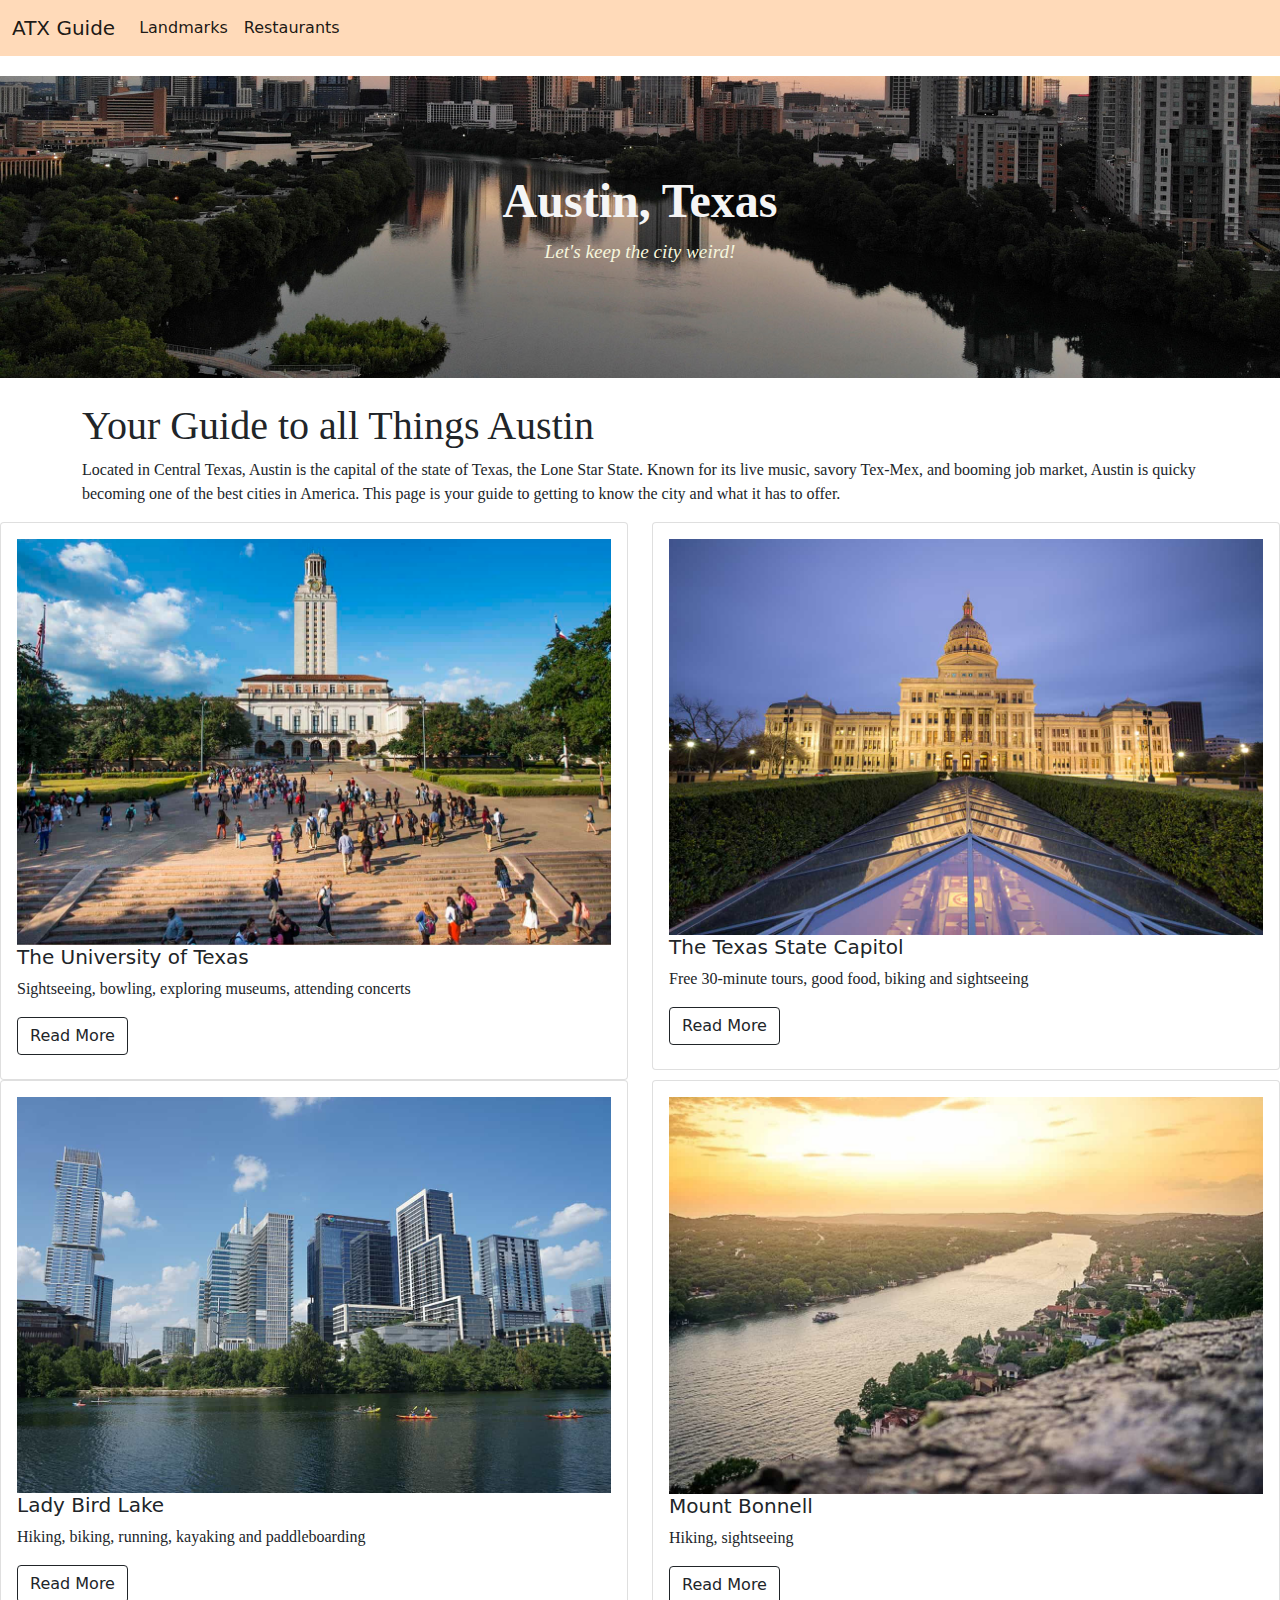
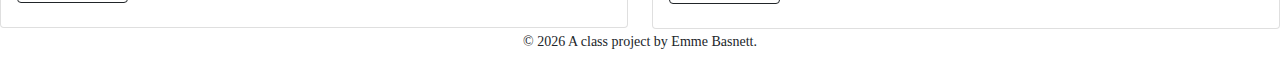
==== commit db53c90c: "updated" ====
--- a/docs/index.html
+++ b/docs/index.html
@@ -10,7 +10,7 @@
     <link rel="stylesheet" href="css/main.css">
   </head>
   <body>
-    <nav class="navbar navbar-expand-lg navbar-dark bg-dark">
+    <nav class="navbar navbar-expand-lg navbar navbar-light" style="background-color: peachpuff;">
   <div class="container-fluid">
     <a class="navbar-brand" href="index.html">ATX Guide</a>
     <button class="navbar-toggler" type="button" data-bs-toggle="collapse" data-bs-target="#navbarNavDropdown" aria-controls="navbarNavDropdown" aria-expanded="false" aria-label="Toggle navigation">
@@ -19,7 +19,7 @@
     <div class="collapse navbar-collapse" id="navbarNavDropdown">
       <ul class="navbar-nav">
         <li class="nav-item dropdown">
-          <a class="nav-link dropdown-toggle" href="#" id="navbarDropdownMenuLink" role="button" data-bs-toggle="dropdown" aria-expanded="false">
+          <a class="nav-link active" aria-current="page" "nav-link dropdown-toggle" href="#" id="navbarDropdownMenuLink" role="button" data-bs-toggle="dropdown" aria-expanded="false">
             Landmarks
           </a>
           <ul class="dropdown-menu" aria-labelledby="navbarDropdownMenuLink">
@@ -40,7 +40,7 @@
       </ul>
         </li>
           <li class="nav-item">
-         <a class="nav-link" href="restaurants.html">Restaurants</a>
+         <a class="nav-link active" aria-current="page" href= "restaurants.html">Restaurants</a>
         </li>
       </ul>
     </div>
@@ -68,7 +68,9 @@
            <img src="img/landmarks/univ-of-tx.jpg" alt="" class="img-fluid">
           <h5 class="card-title">The University of Texas</h5>
           <p class="card-text"> Sightseeing, bowling, exploring museums, attending concerts </p>
-           <h3><a href="landmarks/university-of-texas.html" "="target="_blank">Keep Reading</a></h3> 
+           <h3><a href="landmarks/university-of-texas.html" "="target="_blank"<button type="button" class="btn btn-outline-dark btn-lg-block">Read More</button>
+           </a>
+           </h3> 
         </div>
       </div>
     </div>
@@ -80,7 +82,9 @@
            <img src="img/landmarks/texas-state-capitol.jpg" alt="" class="img-fluid">
           <h5 class="card-title">The Texas State Capitol</h5>
           <p class="card-text"> Free 30-minute tours, good food, biking and sightseeing </p>
-           <h3><a href="landmarks/texas-state-capitol.html" "="target="_blank">Keep Reading</a></h3> 
+           <h3><a href="landmarks/texas-state-capitol.html" "="target="_blank"<button type="button" class="btn btn-outline-dark btn-lg-block">Read More</button>
+           </a>
+           </h3> 
         </div>
       </div>
     </div>
@@ -92,7 +96,9 @@
            <img src="img/landmarks/lady-bird-lake.jpg" alt="" class="img-fluid">
           <h5 class="card-title">Lady Bird Lake</h5>
           <p class="card-text"> Hiking, biking, running, kayaking and paddleboarding </p>
-           <h3><a href="landmarks/lady-bird-lake.html" "="target="_blank">Keep Reading</a></h3> 
+           <h3><a href="landmarks/lady-bird-lake.html" "="target="_blank"<button type="button" class="btn btn-outline-dark btn-lg-block">Read More</button>
+           </a>
+           </h3> 
         </div>
       </div>
     </div>
@@ -104,7 +110,9 @@
            <img src="img/landmarks/mount-bonnell.jpg" alt="" class="img-fluid">
           <h5 class="card-title">Mount Bonnell</h5>
           <p class="card-text"> Hiking, sightseeing </p>
-           <h3><a href="landmarks/mount-bonnell.html" "="target="_blank">Keep Reading</a></h3> 
+           <h3><a href="landmarks/mount-bonnell.html" "="target="_blank"<button type="button" class="btn btn-outline-dark btn-lg-block">Read More</button>
+           </a>
+           </h3> 
         </div>
       </div>
     </div>
--- a/docs/css/main.css
+++ b/docs/css/main.css
@@ -4,5 +4,5 @@
  * Copyright 2011-2021 The Bootstrap Authors
  * Copyright 2011-2021 Twitter, Inc.
  * Licensed under MIT (https://github.com/twbs/bootstrap/blob/main/LICENSE)
- */:root{--bs-blue:#0d6efd;--bs-indigo:#6610f2;--bs-purple:#6f42c1;--bs-pink:#d63384;--bs-red:#dc3545;--bs-orange:#fd7e14;--bs-yellow:#ffc107;--bs-green:#198754;--bs-teal:#20c997;--bs-cyan:#0dcaf0;--bs-white:#fff;--bs-gray:#6c757d;--bs-gray-dark:#343a40;--bs-gray-100:#f8f9fa;--bs-gray-200:#e9ecef;--bs-gray-300:#dee2e6;--bs-gray-400:#ced4da;--bs-gray-500:#adb5bd;--bs-gray-600:#6c757d;--bs-gray-700:#495057;--bs-gray-800:#343a40;--bs-gray-900:#212529;--bs-primary:#0d6efd;--bs-secondary:#6c757d;--bs-success:#198754;--bs-info:#0dcaf0;--bs-warning:#ffc107;--bs-danger:#dc3545;--bs-light:#f8f9fa;--bs-dark:#212529;--bs-primary-rgb:13,110,253;--bs-secondary-rgb:108,117,125;--bs-success-rgb:25,135,84;--bs-info-rgb:13,202,240;--bs-warning-rgb:255,193,7;--bs-danger-rgb:220,53,69;--bs-light-rgb:248,249,250;--bs-dark-rgb:33,37,41;--bs-white-rgb:255,255,255;--bs-black-rgb:0,0,0;--bs-body-color-rgb:33,37,41;--bs-body-bg-rgb:255,255,255;--bs-font-sans-serif:system-ui,-apple-system,"Segoe UI",Roboto,"Helvetica Neue",Arial,"Noto Sans","Liberation Sans",sans-serif,"Apple Color Emoji","Segoe UI Emoji","Segoe UI Symbol","Noto Color Emoji";--bs-font-monospace:SFMono-Regular,Menlo,Monaco,Consolas,"Liberation Mono","Courier New",monospace;--bs-gradient:linear-gradient(180deg,hsla(0,0%,100%,.15),hsla(0,0%,100%,0));--bs-body-font-family:var(--bs-font-sans-serif);--bs-body-font-size:1rem;--bs-body-font-weight:400;--bs-body-line-height:1.5;--bs-body-color:#212529;--bs-body-bg:#fff}*,:after,:before{box-sizing:border-box}@media (prefers-reduced-motion:no-preference){:root{scroll-behavior:smooth}}body{-webkit-text-size-adjust:100%;-webkit-tap-highlight-color:rgba(0,0,0,0);background-color:var(--bs-body-bg);color:var(--bs-body-color);font-family:var(--bs-body-font-family);font-size:var(--bs-body-font-size);font-weight:var(--bs-body-font-weight);line-height:var(--bs-body-line-height);margin:0;text-align:var(--bs-body-text-align)}hr{background-color:currentColor;border:0;color:inherit;margin:1rem 0;opacity:.25}hr:not([size]){height:1px}.h1,.h2,.h3,.h4,.h5,.h6,h1,h2,h3,h4,h5,h6{font-weight:500;line-height:1.2;margin-bottom:.5rem;margin-top:0}.h1,h1{font-size:calc(1.375rem + 1.5vw)}@media (min-width:1200px){.h1,h1{font-size:2.5rem}}.h2,h2{font-size:calc(1.325rem + .9vw)}@media (min-width:1200px){.h2,h2{font-size:2rem}}.h3,h3{font-size:calc(1.3rem + .6vw)}@media (min-width:1200px){.h3,h3{font-size:1.75rem}}.h4,h4{font-size:calc(1.275rem + .3vw)}@media (min-width:1200px){.h4,h4{font-size:1.5rem}}.h5,h5{font-size:1.25rem}.h6,h6{font-size:1rem}p{margin-bottom:1rem;margin-top:0}abbr[data-bs-original-title],abbr[title]{cursor:help;-webkit-text-decoration:underline dotted;-moz-text-decoration:underline dotted;text-decoration:underline dotted;-webkit-text-decoration-skip-ink:none;text-decoration-skip-ink:none}address{font-style:normal;line-height:inherit;margin-bottom:1rem}ol,ul{padding-left:2rem}dl,ol,ul{margin-bottom:1rem;margin-top:0}ol ol,ol ul,ul ol,ul ul{margin-bottom:0}dt{font-weight:700}dd{margin-bottom:.5rem;margin-left:0}blockquote{margin:0 0 1rem}b,strong{font-weight:bolder}.small,small{font-size:.875em}.mark,mark{background-color:#fcf8e3;padding:.2em}sub,sup{font-size:.75em;line-height:0;position:relative;vertical-align:baseline}sub{bottom:-.25em}sup{top:-.5em}a{color:#0d6efd;text-decoration:underline}a:hover{color:#0a58ca}a:not([href]):not([class]),a:not([href]):not([class]):hover{color:inherit;text-decoration:none}code,kbd,pre,samp{direction:ltr;font-family:var(--bs-font-monospace);font-size:1em;unicode-bidi:bidi-override}pre{display:block;font-size:.875em;margin-bottom:1rem;margin-top:0;overflow:auto}pre code{color:inherit;font-size:inherit;word-break:normal}code{word-wrap:break-word;color:#d63384;font-size:.875em}a>code{color:inherit}kbd{background-color:#212529;border-radius:.2rem;color:#fff;font-size:.875em;padding:.2rem .4rem}kbd kbd{font-size:1em;font-weight:700;padding:0}figure{margin:0 0 1rem}img,svg{vertical-align:middle}table{border-collapse:collapse;caption-side:bottom}caption{color:#6c757d;padding-bottom:.5rem;padding-top:.5rem;text-align:left}th{text-align:inherit;text-align:-webkit-match-parent}tbody,td,tfoot,th,thead,tr{border:0 solid;border-color:inherit}label{display:inline-block}button{border-radius:0}button:focus:not(:focus-visible){outline:0}button,input,optgroup,select,textarea{font-family:inherit;font-size:inherit;line-height:inherit;margin:0}button,select{text-transform:none}[role=button]{cursor:pointer}select{word-wrap:normal}select:disabled{opacity:1}[list]::-webkit-calendar-picker-indicator{display:none}[type=button],[type=reset],[type=submit],button{-webkit-appearance:button}[type=button]:not(:disabled),[type=reset]:not(:disabled),[type=submit]:not(:disabled),button:not(:disabled){cursor:pointer}::-moz-focus-inner{border-style:none;padding:0}textarea{resize:vertical}fieldset{border:0;margin:0;min-width:0;padding:0}legend{float:left;font-size:calc(1.275rem + .3vw);line-height:inherit;margin-bottom:.5rem;padding:0;width:100%}@media (min-width:1200px){legend{font-size:1.5rem}}legend+*{clear:left}::-webkit-datetime-edit-day-field,::-webkit-datetime-edit-fields-wrapper,::-webkit-datetime-edit-hour-field,::-webkit-datetime-edit-minute,::-webkit-datetime-edit-month-field,::-webkit-datetime-edit-text,::-webkit-datetime-edit-year-field{padding:0}::-webkit-inner-spin-button{height:auto}[type=search]{-webkit-appearance:textfield;outline-offset:-2px}::-webkit-search-decoration{-webkit-appearance:none}::-webkit-color-swatch-wrapper{padding:0}::file-selector-button{font:inherit}::-webkit-file-upload-button{-webkit-appearance:button;font:inherit}output{display:inline-block}iframe{border:0}summary{cursor:pointer;display:list-item}progress{vertical-align:baseline}[hidden]{display:none!important}.lead{font-size:1.25rem;font-weight:300}.display-1{font-size:calc(1.625rem + 4.5vw);font-weight:300;line-height:1.2}@media (min-width:1200px){.display-1{font-size:5rem}}.display-2{font-size:calc(1.575rem + 3.9vw);font-weight:300;line-height:1.2}@media (min-width:1200px){.display-2{font-size:4.5rem}}.display-3{font-size:calc(1.525rem + 3.3vw);font-weight:300;line-height:1.2}@media (min-width:1200px){.display-3{font-size:4rem}}.display-4{font-size:calc(1.475rem + 2.7vw);font-weight:300;line-height:1.2}@media (min-width:1200px){.display-4{font-size:3.5rem}}.display-5{font-size:calc(1.425rem + 2.1vw);font-weight:300;line-height:1.2}@media (min-width:1200px){.display-5{font-size:3rem}}.display-6{font-size:calc(1.375rem + 1.5vw);font-weight:300;line-height:1.2}@media (min-width:1200px){.display-6{font-size:2.5rem}}.list-inline,.list-unstyled{list-style:none;padding-left:0}.list-inline-item{display:inline-block}.list-inline-item:not(:last-child){margin-right:.5rem}.initialism{font-size:.875em;text-transform:uppercase}.blockquote{font-size:1.25rem;margin-bottom:1rem}.blockquote>:last-child{margin-bottom:0}.blockquote-footer{color:#6c757d;font-size:.875em;margin-bottom:1rem;margin-top:-1rem}.blockquote-footer:before{content:"— "}.img-fluid,.img-thumbnail{height:auto;max-width:100%}.img-thumbnail{background-color:#fff;border:1px solid #dee2e6;border-radius:.25rem;padding:.25rem}.figure{display:inline-block}.figure-img{line-height:1;margin-bottom:.5rem}.figure-caption{color:#6c757d;font-size:.875em}.container,.container-fluid,.container-lg,.container-md,.container-sm,.container-xl,.container-xxl{margin-left:auto;margin-right:auto;padding-left:var(--bs-gutter-x,.75rem);padding-right:var(--bs-gutter-x,.75rem);width:100%}@media (min-width:576px){.container,.container-sm{max-width:540px}}@media (min-width:768px){.container,.container-md,.container-sm{max-width:720px}}@media (min-width:992px){.container,.container-lg,.container-md,.container-sm{max-width:960px}}@media (min-width:1200px){.container,.container-lg,.container-md,.container-sm,.container-xl{max-width:1140px}}@media (min-width:1400px){.container,.container-lg,.container-md,.container-sm,.container-xl,.container-xxl{max-width:1320px}}.row{--bs-gutter-x:1.5rem;--bs-gutter-y:0;display:-webkit-flex;display:-ms-flexbox;display:flex;-webkit-flex-wrap:wrap;-ms-flex-wrap:wrap;flex-wrap:wrap;margin-left:calc(var(--bs-gutter-x)*-.5);margin-right:calc(var(--bs-gutter-x)*-.5);margin-top:calc(var(--bs-gutter-y)*-1)}.row>*{-ms-flex-negative:0;-webkit-flex-shrink:0;flex-shrink:0;margin-top:var(--bs-gutter-y);max-width:100%;padding-left:calc(var(--bs-gutter-x)*.5);padding-right:calc(var(--bs-gutter-x)*.5);width:100%}.col{-webkit-flex:1 0 0%;-ms-flex:1 0 0%;flex:1 0 0%}.row-cols-auto>*{width:auto}.row-cols-1>*,.row-cols-auto>*{-webkit-flex:0 0 auto;-ms-flex:0 0 auto;flex:0 0 auto}.row-cols-1>*{width:100%}.row-cols-2>*{width:50%}.row-cols-2>*,.row-cols-3>*{-webkit-flex:0 0 auto;-ms-flex:0 0 auto;flex:0 0 auto}.row-cols-3>*{width:33.3333333333%}.row-cols-4>*{width:25%}.row-cols-4>*,.row-cols-5>*{-webkit-flex:0 0 auto;-ms-flex:0 0 auto;flex:0 0 auto}.row-cols-5>*{width:20%}.row-cols-6>*{width:16.6666666667%}.col-auto,.row-cols-6>*{-webkit-flex:0 0 auto;-ms-flex:0 0 auto;flex:0 0 auto}.col-auto{width:auto}.col-1{width:8.33333333%}.col-1,.col-2{-webkit-flex:0 0 auto;-ms-flex:0 0 auto;flex:0 0 auto}.col-2{width:16.66666667%}.col-3{width:25%}.col-3,.col-4{-webkit-flex:0 0 auto;-ms-flex:0 0 auto;flex:0 0 auto}.col-4{width:33.33333333%}.col-5{width:41.66666667%}.col-5,.col-6{-webkit-flex:0 0 auto;-ms-flex:0 0 auto;flex:0 0 auto}.col-6{width:50%}.col-7{width:58.33333333%}.col-7,.col-8{-webkit-flex:0 0 auto;-ms-flex:0 0 auto;flex:0 0 auto}.col-8{width:66.66666667%}.col-9{width:75%}.col-10,.col-9{-webkit-flex:0 0 auto;-ms-flex:0 0 auto;flex:0 0 auto}.col-10{width:83.33333333%}.col-11{width:91.66666667%}.col-11,.col-12{-webkit-flex:0 0 auto;-ms-flex:0 0 auto;flex:0 0 auto}.col-12{width:100%}.offset-1{margin-left:8.33333333%}.offset-2{margin-left:16.66666667%}.offset-3{margin-left:25%}.offset-4{margin-left:33.33333333%}.offset-5{margin-left:41.66666667%}.offset-6{margin-left:50%}.offset-7{margin-left:58.33333333%}.offset-8{margin-left:66.66666667%}.offset-9{margin-left:75%}.offset-10{margin-left:83.33333333%}.offset-11{margin-left:91.66666667%}.g-0,.gx-0{--bs-gutter-x:0}.g-0,.gy-0{--bs-gutter-y:0}.g-1,.gx-1{--bs-gutter-x:0.25rem}.g-1,.gy-1{--bs-gutter-y:0.25rem}.g-2,.gx-2{--bs-gutter-x:0.5rem}.g-2,.gy-2{--bs-gutter-y:0.5rem}.g-3,.gx-3{--bs-gutter-x:1rem}.g-3,.gy-3{--bs-gutter-y:1rem}.g-4,.gx-4{--bs-gutter-x:1.5rem}.g-4,.gy-4{--bs-gutter-y:1.5rem}.g-5,.gx-5{--bs-gutter-x:3rem}.g-5,.gy-5{--bs-gutter-y:3rem}@media (min-width:576px){.col-sm{-webkit-flex:1 0 0%;-ms-flex:1 0 0%;flex:1 0 0%}.row-cols-sm-auto>*{width:auto}.row-cols-sm-1>*,.row-cols-sm-auto>*{-webkit-flex:0 0 auto;-ms-flex:0 0 auto;flex:0 0 auto}.row-cols-sm-1>*{width:100%}.row-cols-sm-2>*{width:50%}.row-cols-sm-2>*,.row-cols-sm-3>*{-webkit-flex:0 0 auto;-ms-flex:0 0 auto;flex:0 0 auto}.row-cols-sm-3>*{width:33.3333333333%}.row-cols-sm-4>*{width:25%}.row-cols-sm-4>*,.row-cols-sm-5>*{-webkit-flex:0 0 auto;-ms-flex:0 0 auto;flex:0 0 auto}.row-cols-sm-5>*{width:20%}.row-cols-sm-6>*{width:16.6666666667%}.col-sm-auto,.row-cols-sm-6>*{-webkit-flex:0 0 auto;-ms-flex:0 0 auto;flex:0 0 auto}.col-sm-auto{width:auto}.col-sm-1{width:8.33333333%}.col-sm-1,.col-sm-2{-webkit-flex:0 0 auto;-ms-flex:0 0 auto;flex:0 0 auto}.col-sm-2{width:16.66666667%}.col-sm-3{width:25%}.col-sm-3,.col-sm-4{-webkit-flex:0 0 auto;-ms-flex:0 0 auto;flex:0 0 auto}.col-sm-4{width:33.33333333%}.col-sm-5{width:41.66666667%}.col-sm-5,.col-sm-6{-webkit-flex:0 0 auto;-ms-flex:0 0 auto;flex:0 0 auto}.col-sm-6{width:50%}.col-sm-7{width:58.33333333%}.col-sm-7,.col-sm-8{-webkit-flex:0 0 auto;-ms-flex:0 0 auto;flex:0 0 auto}.col-sm-8{width:66.66666667%}.col-sm-9{width:75%}.col-sm-10,.col-sm-9{-webkit-flex:0 0 auto;-ms-flex:0 0 auto;flex:0 0 auto}.col-sm-10{width:83.33333333%}.col-sm-11{width:91.66666667%}.col-sm-11,.col-sm-12{-webkit-flex:0 0 auto;-ms-flex:0 0 auto;flex:0 0 auto}.col-sm-12{width:100%}.offset-sm-0{margin-left:0}.offset-sm-1{margin-left:8.33333333%}.offset-sm-2{margin-left:16.66666667%}.offset-sm-3{margin-left:25%}.offset-sm-4{margin-left:33.33333333%}.offset-sm-5{margin-left:41.66666667%}.offset-sm-6{margin-left:50%}.offset-sm-7{margin-left:58.33333333%}.offset-sm-8{margin-left:66.66666667%}.offset-sm-9{margin-left:75%}.offset-sm-10{margin-left:83.33333333%}.offset-sm-11{margin-left:91.66666667%}.g-sm-0,.gx-sm-0{--bs-gutter-x:0}.g-sm-0,.gy-sm-0{--bs-gutter-y:0}.g-sm-1,.gx-sm-1{--bs-gutter-x:0.25rem}.g-sm-1,.gy-sm-1{--bs-gutter-y:0.25rem}.g-sm-2,.gx-sm-2{--bs-gutter-x:0.5rem}.g-sm-2,.gy-sm-2{--bs-gutter-y:0.5rem}.g-sm-3,.gx-sm-3{--bs-gutter-x:1rem}.g-sm-3,.gy-sm-3{--bs-gutter-y:1rem}.g-sm-4,.gx-sm-4{--bs-gutter-x:1.5rem}.g-sm-4,.gy-sm-4{--bs-gutter-y:1.5rem}.g-sm-5,.gx-sm-5{--bs-gutter-x:3rem}.g-sm-5,.gy-sm-5{--bs-gutter-y:3rem}}@media (min-width:768px){.col-md{-webkit-flex:1 0 0%;-ms-flex:1 0 0%;flex:1 0 0%}.row-cols-md-auto>*{width:auto}.row-cols-md-1>*,.row-cols-md-auto>*{-webkit-flex:0 0 auto;-ms-flex:0 0 auto;flex:0 0 auto}.row-cols-md-1>*{width:100%}.row-cols-md-2>*{width:50%}.row-cols-md-2>*,.row-cols-md-3>*{-webkit-flex:0 0 auto;-ms-flex:0 0 auto;flex:0 0 auto}.row-cols-md-3>*{width:33.3333333333%}.row-cols-md-4>*{width:25%}.row-cols-md-4>*,.row-cols-md-5>*{-webkit-flex:0 0 auto;-ms-flex:0 0 auto;flex:0 0 auto}.row-cols-md-5>*{width:20%}.row-cols-md-6>*{width:16.6666666667%}.col-md-auto,.row-cols-md-6>*{-webkit-flex:0 0 auto;-ms-flex:0 0 auto;flex:0 0 auto}.col-md-auto{width:auto}.col-md-1{width:8.33333333%}.col-md-1,.col-md-2{-webkit-flex:0 0 auto;-ms-flex:0 0 auto;flex:0 0 auto}.col-md-2{width:16.66666667%}.col-md-3{width:25%}.col-md-3,.col-md-4{-webkit-flex:0 0 auto;-ms-flex:0 0 auto;flex:0 0 auto}.col-md-4{width:33.33333333%}.col-md-5{width:41.66666667%}.col-md-5,.col-md-6{-webkit-flex:0 0 auto;-ms-flex:0 0 auto;flex:0 0 auto}.col-md-6{width:50%}.col-md-7{width:58.33333333%}.col-md-7,.col-md-8{-webkit-flex:0 0 auto;-ms-flex:0 0 auto;flex:0 0 auto}.col-md-8{width:66.66666667%}.col-md-9{width:75%}.col-md-10,.col-md-9{-webkit-flex:0 0 auto;-ms-flex:0 0 auto;flex:0 0 auto}.col-md-10{width:83.33333333%}.col-md-11{width:91.66666667%}.col-md-11,.col-md-12{-webkit-flex:0 0 auto;-ms-flex:0 0 auto;flex:0 0 auto}.col-md-12{width:100%}.offset-md-0{margin-left:0}.offset-md-1{margin-left:8.33333333%}.offset-md-2{margin-left:16.66666667%}.offset-md-3{margin-left:25%}.offset-md-4{margin-left:33.33333333%}.offset-md-5{margin-left:41.66666667%}.offset-md-6{margin-left:50%}.offset-md-7{margin-left:58.33333333%}.offset-md-8{margin-left:66.66666667%}.offset-md-9{margin-left:75%}.offset-md-10{margin-left:83.33333333%}.offset-md-11{margin-left:91.66666667%}.g-md-0,.gx-md-0{--bs-gutter-x:0}.g-md-0,.gy-md-0{--bs-gutter-y:0}.g-md-1,.gx-md-1{--bs-gutter-x:0.25rem}.g-md-1,.gy-md-1{--bs-gutter-y:0.25rem}.g-md-2,.gx-md-2{--bs-gutter-x:0.5rem}.g-md-2,.gy-md-2{--bs-gutter-y:0.5rem}.g-md-3,.gx-md-3{--bs-gutter-x:1rem}.g-md-3,.gy-md-3{--bs-gutter-y:1rem}.g-md-4,.gx-md-4{--bs-gutter-x:1.5rem}.g-md-4,.gy-md-4{--bs-gutter-y:1.5rem}.g-md-5,.gx-md-5{--bs-gutter-x:3rem}.g-md-5,.gy-md-5{--bs-gutter-y:3rem}}@media (min-width:992px){.col-lg{-webkit-flex:1 0 0%;-ms-flex:1 0 0%;flex:1 0 0%}.row-cols-lg-auto>*{width:auto}.row-cols-lg-1>*,.row-cols-lg-auto>*{-webkit-flex:0 0 auto;-ms-flex:0 0 auto;flex:0 0 auto}.row-cols-lg-1>*{width:100%}.row-cols-lg-2>*{width:50%}.row-cols-lg-2>*,.row-cols-lg-3>*{-webkit-flex:0 0 auto;-ms-flex:0 0 auto;flex:0 0 auto}.row-cols-lg-3>*{width:33.3333333333%}.row-cols-lg-4>*{width:25%}.row-cols-lg-4>*,.row-cols-lg-5>*{-webkit-flex:0 0 auto;-ms-flex:0 0 auto;flex:0 0 auto}.row-cols-lg-5>*{width:20%}.row-cols-lg-6>*{width:16.6666666667%}.col-lg-auto,.row-cols-lg-6>*{-webkit-flex:0 0 auto;-ms-flex:0 0 auto;flex:0 0 auto}.col-lg-auto{width:auto}.col-lg-1{width:8.33333333%}.col-lg-1,.col-lg-2{-webkit-flex:0 0 auto;-ms-flex:0 0 auto;flex:0 0 auto}.col-lg-2{width:16.66666667%}.col-lg-3{width:25%}.col-lg-3,.col-lg-4{-webkit-flex:0 0 auto;-ms-flex:0 0 auto;flex:0 0 auto}.col-lg-4{width:33.33333333%}.col-lg-5{width:41.66666667%}.col-lg-5,.col-lg-6{-webkit-flex:0 0 auto;-ms-flex:0 0 auto;flex:0 0 auto}.col-lg-6{width:50%}.col-lg-7{width:58.33333333%}.col-lg-7,.col-lg-8{-webkit-flex:0 0 auto;-ms-flex:0 0 auto;flex:0 0 auto}.col-lg-8{width:66.66666667%}.col-lg-9{width:75%}.col-lg-10,.col-lg-9{-webkit-flex:0 0 auto;-ms-flex:0 0 auto;flex:0 0 auto}.col-lg-10{width:83.33333333%}.col-lg-11{width:91.66666667%}.col-lg-11,.col-lg-12{-webkit-flex:0 0 auto;-ms-flex:0 0 auto;flex:0 0 auto}.col-lg-12{width:100%}.offset-lg-0{margin-left:0}.offset-lg-1{margin-left:8.33333333%}.offset-lg-2{margin-left:16.66666667%}.offset-lg-3{margin-left:25%}.offset-lg-4{margin-left:33.33333333%}.offset-lg-5{margin-left:41.66666667%}.offset-lg-6{margin-left:50%}.offset-lg-7{margin-left:58.33333333%}.offset-lg-8{margin-left:66.66666667%}.offset-lg-9{margin-left:75%}.offset-lg-10{margin-left:83.33333333%}.offset-lg-11{margin-left:91.66666667%}.g-lg-0,.gx-lg-0{--bs-gutter-x:0}.g-lg-0,.gy-lg-0{--bs-gutter-y:0}.g-lg-1,.gx-lg-1{--bs-gutter-x:0.25rem}.g-lg-1,.gy-lg-1{--bs-gutter-y:0.25rem}.g-lg-2,.gx-lg-2{--bs-gutter-x:0.5rem}.g-lg-2,.gy-lg-2{--bs-gutter-y:0.5rem}.g-lg-3,.gx-lg-3{--bs-gutter-x:1rem}.g-lg-3,.gy-lg-3{--bs-gutter-y:1rem}.g-lg-4,.gx-lg-4{--bs-gutter-x:1.5rem}.g-lg-4,.gy-lg-4{--bs-gutter-y:1.5rem}.g-lg-5,.gx-lg-5{--bs-gutter-x:3rem}.g-lg-5,.gy-lg-5{--bs-gutter-y:3rem}}@media (min-width:1200px){.col-xl{-webkit-flex:1 0 0%;-ms-flex:1 0 0%;flex:1 0 0%}.row-cols-xl-auto>*{width:auto}.row-cols-xl-1>*,.row-cols-xl-auto>*{-webkit-flex:0 0 auto;-ms-flex:0 0 auto;flex:0 0 auto}.row-cols-xl-1>*{width:100%}.row-cols-xl-2>*{width:50%}.row-cols-xl-2>*,.row-cols-xl-3>*{-webkit-flex:0 0 auto;-ms-flex:0 0 auto;flex:0 0 auto}.row-cols-xl-3>*{width:33.3333333333%}.row-cols-xl-4>*{width:25%}.row-cols-xl-4>*,.row-cols-xl-5>*{-webkit-flex:0 0 auto;-ms-flex:0 0 auto;flex:0 0 auto}.row-cols-xl-5>*{width:20%}.row-cols-xl-6>*{width:16.6666666667%}.col-xl-auto,.row-cols-xl-6>*{-webkit-flex:0 0 auto;-ms-flex:0 0 auto;flex:0 0 auto}.col-xl-auto{width:auto}.col-xl-1{width:8.33333333%}.col-xl-1,.col-xl-2{-webkit-flex:0 0 auto;-ms-flex:0 0 auto;flex:0 0 auto}.col-xl-2{width:16.66666667%}.col-xl-3{width:25%}.col-xl-3,.col-xl-4{-webkit-flex:0 0 auto;-ms-flex:0 0 auto;flex:0 0 auto}.col-xl-4{width:33.33333333%}.col-xl-5{width:41.66666667%}.col-xl-5,.col-xl-6{-webkit-flex:0 0 auto;-ms-flex:0 0 auto;flex:0 0 auto}.col-xl-6{width:50%}.col-xl-7{width:58.33333333%}.col-xl-7,.col-xl-8{-webkit-flex:0 0 auto;-ms-flex:0 0 auto;flex:0 0 auto}.col-xl-8{width:66.66666667%}.col-xl-9{width:75%}.col-xl-10,.col-xl-9{-webkit-flex:0 0 auto;-ms-flex:0 0 auto;flex:0 0 auto}.col-xl-10{width:83.33333333%}.col-xl-11{width:91.66666667%}.col-xl-11,.col-xl-12{-webkit-flex:0 0 auto;-ms-flex:0 0 auto;flex:0 0 auto}.col-xl-12{width:100%}.offset-xl-0{margin-left:0}.offset-xl-1{margin-left:8.33333333%}.offset-xl-2{margin-left:16.66666667%}.offset-xl-3{margin-left:25%}.offset-xl-4{margin-left:33.33333333%}.offset-xl-5{margin-left:41.66666667%}.offset-xl-6{margin-left:50%}.offset-xl-7{margin-left:58.33333333%}.offset-xl-8{margin-left:66.66666667%}.offset-xl-9{margin-left:75%}.offset-xl-10{margin-left:83.33333333%}.offset-xl-11{margin-left:91.66666667%}.g-xl-0,.gx-xl-0{--bs-gutter-x:0}.g-xl-0,.gy-xl-0{--bs-gutter-y:0}.g-xl-1,.gx-xl-1{--bs-gutter-x:0.25rem}.g-xl-1,.gy-xl-1{--bs-gutter-y:0.25rem}.g-xl-2,.gx-xl-2{--bs-gutter-x:0.5rem}.g-xl-2,.gy-xl-2{--bs-gutter-y:0.5rem}.g-xl-3,.gx-xl-3{--bs-gutter-x:1rem}.g-xl-3,.gy-xl-3{--bs-gutter-y:1rem}.g-xl-4,.gx-xl-4{--bs-gutter-x:1.5rem}.g-xl-4,.gy-xl-4{--bs-gutter-y:1.5rem}.g-xl-5,.gx-xl-5{--bs-gutter-x:3rem}.g-xl-5,.gy-xl-5{--bs-gutter-y:3rem}}@media (min-width:1400px){.col-xxl{-webkit-flex:1 0 0%;-ms-flex:1 0 0%;flex:1 0 0%}.row-cols-xxl-auto>*{width:auto}.row-cols-xxl-1>*,.row-cols-xxl-auto>*{-webkit-flex:0 0 auto;-ms-flex:0 0 auto;flex:0 0 auto}.row-cols-xxl-1>*{width:100%}.row-cols-xxl-2>*{width:50%}.row-cols-xxl-2>*,.row-cols-xxl-3>*{-webkit-flex:0 0 auto;-ms-flex:0 0 auto;flex:0 0 auto}.row-cols-xxl-3>*{width:33.3333333333%}.row-cols-xxl-4>*{width:25%}.row-cols-xxl-4>*,.row-cols-xxl-5>*{-webkit-flex:0 0 auto;-ms-flex:0 0 auto;flex:0 0 auto}.row-cols-xxl-5>*{width:20%}.row-cols-xxl-6>*{width:16.6666666667%}.col-xxl-auto,.row-cols-xxl-6>*{-webkit-flex:0 0 auto;-ms-flex:0 0 auto;flex:0 0 auto}.col-xxl-auto{width:auto}.col-xxl-1{width:8.33333333%}.col-xxl-1,.col-xxl-2{-webkit-flex:0 0 auto;-ms-flex:0 0 auto;flex:0 0 auto}.col-xxl-2{width:16.66666667%}.col-xxl-3{width:25%}.col-xxl-3,.col-xxl-4{-webkit-flex:0 0 auto;-ms-flex:0 0 auto;flex:0 0 auto}.col-xxl-4{width:33.33333333%}.col-xxl-5{width:41.66666667%}.col-xxl-5,.col-xxl-6{-webkit-flex:0 0 auto;-ms-flex:0 0 auto;flex:0 0 auto}.col-xxl-6{width:50%}.col-xxl-7{width:58.33333333%}.col-xxl-7,.col-xxl-8{-webkit-flex:0 0 auto;-ms-flex:0 0 auto;flex:0 0 auto}.col-xxl-8{width:66.66666667%}.col-xxl-9{width:75%}.col-xxl-10,.col-xxl-9{-webkit-flex:0 0 auto;-ms-flex:0 0 auto;flex:0 0 auto}.col-xxl-10{width:83.33333333%}.col-xxl-11{width:91.66666667%}.col-xxl-11,.col-xxl-12{-webkit-flex:0 0 auto;-ms-flex:0 0 auto;flex:0 0 auto}.col-xxl-12{width:100%}.offset-xxl-0{margin-left:0}.offset-xxl-1{margin-left:8.33333333%}.offset-xxl-2{margin-left:16.66666667%}.offset-xxl-3{margin-left:25%}.offset-xxl-4{margin-left:33.33333333%}.offset-xxl-5{margin-left:41.66666667%}.offset-xxl-6{margin-left:50%}.offset-xxl-7{margin-left:58.33333333%}.offset-xxl-8{margin-left:66.66666667%}.offset-xxl-9{margin-left:75%}.offset-xxl-10{margin-left:83.33333333%}.offset-xxl-11{margin-left:91.66666667%}.g-xxl-0,.gx-xxl-0{--bs-gutter-x:0}.g-xxl-0,.gy-xxl-0{--bs-gutter-y:0}.g-xxl-1,.gx-xxl-1{--bs-gutter-x:0.25rem}.g-xxl-1,.gy-xxl-1{--bs-gutter-y:0.25rem}.g-xxl-2,.gx-xxl-2{--bs-gutter-x:0.5rem}.g-xxl-2,.gy-xxl-2{--bs-gutter-y:0.5rem}.g-xxl-3,.gx-xxl-3{--bs-gutter-x:1rem}.g-xxl-3,.gy-xxl-3{--bs-gutter-y:1rem}.g-xxl-4,.gx-xxl-4{--bs-gutter-x:1.5rem}.g-xxl-4,.gy-xxl-4{--bs-gutter-y:1.5rem}.g-xxl-5,.gx-xxl-5{--bs-gutter-x:3rem}.g-xxl-5,.gy-xxl-5{--bs-gutter-y:3rem}}.table{--bs-table-bg:transparent;--bs-table-accent-bg:transparent;--bs-table-striped-color:#212529;--bs-table-striped-bg:rgba(0,0,0,.05);--bs-table-active-color:#212529;--bs-table-active-bg:rgba(0,0,0,.1);--bs-table-hover-color:#212529;--bs-table-hover-bg:rgba(0,0,0,.075);border-color:#dee2e6;color:#212529;margin-bottom:1rem;vertical-align:top;width:100%}.table>:not(caption)>*>*{background-color:var(--bs-table-bg);border-bottom-width:1px;box-shadow:inset 0 0 0 9999px var(--bs-table-accent-bg);padding:.5rem}.table>tbody{vertical-align:inherit}.table>thead{vertical-align:bottom}.table>:not(:first-child){border-top:2px solid}.caption-top{caption-side:top}.table-sm>:not(caption)>*>*{padding:.25rem}.table-bordered>:not(caption)>*{border-width:1px 0}.table-bordered>:not(caption)>*>*{border-width:0 1px}.table-borderless>:not(caption)>*>*{border-bottom-width:0}.table-borderless>:not(:first-child){border-top-width:0}.table-striped>tbody>tr:nth-of-type(odd)>*{--bs-table-accent-bg:var(--bs-table-striped-bg);color:var(--bs-table-striped-color)}.table-active{--bs-table-accent-bg:var(--bs-table-active-bg);color:var(--bs-table-active-color)}.table-hover>tbody>tr:hover>*{--bs-table-accent-bg:var(--bs-table-hover-bg);color:var(--bs-table-hover-color)}.table-primary{--bs-table-bg:#cfe2ff;--bs-table-striped-bg:#c5d7f2;--bs-table-striped-color:#000;--bs-table-active-bg:#bacbe6;--bs-table-active-color:#000;--bs-table-hover-bg:#bfd1ec;--bs-table-hover-color:#000;border-color:#bacbe6;color:#000}.table-secondary{--bs-table-bg:#e2e3e5;--bs-table-striped-bg:#d7d8da;--bs-table-striped-color:#000;--bs-table-active-bg:#cbccce;--bs-table-active-color:#000;--bs-table-hover-bg:#d1d2d4;--bs-table-hover-color:#000;border-color:#cbccce;color:#000}.table-success{--bs-table-bg:#d1e7dd;--bs-table-striped-bg:#c7dbd2;--bs-table-striped-color:#000;--bs-table-active-bg:#bcd0c7;--bs-table-active-color:#000;--bs-table-hover-bg:#c1d6cc;--bs-table-hover-color:#000;border-color:#bcd0c7;color:#000}.table-info{--bs-table-bg:#cff4fc;--bs-table-striped-bg:#c5e8ef;--bs-table-striped-color:#000;--bs-table-active-bg:#badce3;--bs-table-active-color:#000;--bs-table-hover-bg:#bfe2e9;--bs-table-hover-color:#000;border-color:#badce3;color:#000}.table-warning{--bs-table-bg:#fff3cd;--bs-table-striped-bg:#f2e7c3;--bs-table-striped-color:#000;--bs-table-active-bg:#e6dbb9;--bs-table-active-color:#000;--bs-table-hover-bg:#ece1be;--bs-table-hover-color:#000;border-color:#e6dbb9;color:#000}.table-danger{--bs-table-bg:#f8d7da;--bs-table-striped-bg:#eccccf;--bs-table-striped-color:#000;--bs-table-active-bg:#dfc2c4;--bs-table-active-color:#000;--bs-table-hover-bg:#e5c7ca;--bs-table-hover-color:#000;border-color:#dfc2c4;color:#000}.table-light{--bs-table-bg:#f8f9fa;--bs-table-striped-bg:#ecedee;--bs-table-striped-color:#000;--bs-table-active-bg:#dfe0e1;--bs-table-active-color:#000;--bs-table-hover-bg:#e5e6e7;--bs-table-hover-color:#000;border-color:#dfe0e1;color:#000}.table-dark{--bs-table-bg:#212529;--bs-table-striped-bg:#2c3034;--bs-table-striped-color:#fff;--bs-table-active-bg:#373b3e;--bs-table-active-color:#fff;--bs-table-hover-bg:#323539;--bs-table-hover-color:#fff;border-color:#373b3e;color:#fff}.table-responsive{-webkit-overflow-scrolling:touch;overflow-x:auto}@media (max-width:575.98px){.table-responsive-sm{-webkit-overflow-scrolling:touch;overflow-x:auto}}@media (max-width:767.98px){.table-responsive-md{-webkit-overflow-scrolling:touch;overflow-x:auto}}@media (max-width:991.98px){.table-responsive-lg{-webkit-overflow-scrolling:touch;overflow-x:auto}}@media (max-width:1199.98px){.table-responsive-xl{-webkit-overflow-scrolling:touch;overflow-x:auto}}@media (max-width:1399.98px){.table-responsive-xxl{-webkit-overflow-scrolling:touch;overflow-x:auto}}.form-label{margin-bottom:.5rem}.col-form-label{font-size:inherit;line-height:1.5;margin-bottom:0;padding-bottom:calc(.375rem + 1px);padding-top:calc(.375rem + 1px)}.col-form-label-lg{font-size:1.25rem;padding-bottom:calc(.5rem + 1px);padding-top:calc(.5rem + 1px)}.col-form-label-sm{font-size:.875rem;padding-bottom:calc(.25rem + 1px);padding-top:calc(.25rem + 1px)}.form-text{color:#6c757d;font-size:.875em;margin-top:.25rem}.form-control{-webkit-appearance:none;-moz-appearance:none;appearance:none;background-clip:padding-box;background-color:#fff;border:1px solid #ced4da;border-radius:.25rem;color:#212529;display:block;font-size:1rem;font-weight:400;line-height:1.5;padding:.375rem .75rem;transition:border-color .15s ease-in-out,box-shadow .15s ease-in-out;width:100%}@media (prefers-reduced-motion:reduce){.form-control{transition:none}}.form-control[type=file]{overflow:hidden}.form-control[type=file]:not(:disabled):not([readonly]){cursor:pointer}.form-control:focus{background-color:#fff;border-color:#86b7fe;box-shadow:0 0 0 .25rem rgba(13,110,253,.25);color:#212529;outline:0}.form-control::-webkit-date-and-time-value{height:1.5em}.form-control::-webkit-input-placeholder{color:#6c757d;opacity:1}.form-control::-moz-placeholder{color:#6c757d;opacity:1}.form-control:-ms-input-placeholder{color:#6c757d;opacity:1}.form-control::-ms-input-placeholder{color:#6c757d;opacity:1}.form-control::placeholder{color:#6c757d;opacity:1}.form-control:disabled,.form-control[readonly]{background-color:#e9ecef;opacity:1}.form-control::file-selector-button{-webkit-margin-end:.75rem;-moz-margin-end:.75rem;background-color:#e9ecef;border:0 solid;border-color:inherit;border-inline-end-width:1px;border-radius:0;color:#212529;margin:-.375rem -.75rem;margin-inline-end:.75rem;padding:.375rem .75rem;pointer-events:none;transition:color .15s ease-in-out,background-color .15s ease-in-out,border-color .15s ease-in-out,box-shadow .15s ease-in-out}@media (prefers-reduced-motion:reduce){.form-control::-webkit-file-upload-button{-webkit-transition:none;transition:none}.form-control::file-selector-button{transition:none}}.form-control:hover:not(:disabled):not([readonly])::file-selector-button{background-color:#dde0e3}.form-control::-webkit-file-upload-button{-webkit-margin-end:.75rem;background-color:#e9ecef;border:0 solid;border-color:inherit;border-inline-end-width:1px;border-radius:0;color:#212529;margin:-.375rem -.75rem;margin-inline-end:.75rem;padding:.375rem .75rem;pointer-events:none;-webkit-transition:color .15s ease-in-out,background-color .15s ease-in-out,border-color .15s ease-in-out,box-shadow .15s ease-in-out;transition:color .15s ease-in-out,background-color .15s ease-in-out,border-color .15s ease-in-out,box-shadow .15s ease-in-out}@media (prefers-reduced-motion:reduce){.form-control::-webkit-file-upload-button{-webkit-transition:none;transition:none}}.form-control:hover:not(:disabled):not([readonly])::-webkit-file-upload-button{background-color:#dde0e3}.form-control-plaintext{background-color:transparent;border:solid transparent;border-width:1px 0;color:#212529;display:block;line-height:1.5;margin-bottom:0;padding:.375rem 0;width:100%}.form-control-plaintext.form-control-lg,.form-control-plaintext.form-control-sm{padding-left:0;padding-right:0}.form-control-sm{border-radius:.2rem;font-size:.875rem;min-height:calc(1.5em + .5rem + 2px);padding:.25rem .5rem}.form-control-sm::file-selector-button{-webkit-margin-end:.5rem;-moz-margin-end:.5rem;margin:-.25rem -.5rem;margin-inline-end:.5rem;padding:.25rem .5rem}.form-control-sm::-webkit-file-upload-button{-webkit-margin-end:.5rem;margin:-.25rem -.5rem;margin-inline-end:.5rem;padding:.25rem .5rem}.form-control-lg{border-radius:.3rem;font-size:1.25rem;min-height:calc(1.5em + 1rem + 2px);padding:.5rem 1rem}.form-control-lg::file-selector-button{-webkit-margin-end:1rem;-moz-margin-end:1rem;margin:-.5rem -1rem;margin-inline-end:1rem;padding:.5rem 1rem}.form-control-lg::-webkit-file-upload-button{-webkit-margin-end:1rem;margin:-.5rem -1rem;margin-inline-end:1rem;padding:.5rem 1rem}textarea.form-control{min-height:calc(1.5em + .75rem + 2px)}textarea.form-control-sm{min-height:calc(1.5em + .5rem + 2px)}textarea.form-control-lg{min-height:calc(1.5em + 1rem + 2px)}.form-control-color{height:auto;padding:.375rem;width:3rem}.form-control-color:not(:disabled):not([readonly]){cursor:pointer}.form-control-color::-moz-color-swatch{border-radius:.25rem;height:1.5em}.form-control-color::-webkit-color-swatch{border-radius:.25rem;height:1.5em}.form-select{-moz-padding-start:calc(.75rem - 3px);-webkit-appearance:none;-moz-appearance:none;appearance:none;background-color:#fff;background-image:url("data:image/svg+xml;charset=utf-8,%3Csvg xmlns='http://www.w3.org/2000/svg' viewBox='0 0 16 16'%3E%3Cpath fill='none' stroke='%23343a40' stroke-linecap='round' stroke-linejoin='round' stroke-width='2' d='m2 5 6 6 6-6'/%3E%3C/svg%3E");background-position:right .75rem center;background-repeat:no-repeat;background-size:16px 12px;border:1px solid #ced4da;border-radius:.25rem;color:#212529;display:block;font-size:1rem;font-weight:400;line-height:1.5;padding:.375rem 2.25rem .375rem .75rem;transition:border-color .15s ease-in-out,box-shadow .15s ease-in-out;width:100%}@media (prefers-reduced-motion:reduce){.form-select{transition:none}}.form-select:focus{border-color:#86b7fe;box-shadow:0 0 0 .25rem rgba(13,110,253,.25);outline:0}.form-select[multiple],.form-select[size]:not([size="1"]){background-image:none;padding-right:.75rem}.form-select:disabled{background-color:#e9ecef}.form-select:-moz-focusring{color:transparent;text-shadow:0 0 0 #212529}.form-select-sm{border-radius:.2rem;font-size:.875rem;padding-bottom:.25rem;padding-left:.5rem;padding-top:.25rem}.form-select-lg{border-radius:.3rem;font-size:1.25rem;padding-bottom:.5rem;padding-left:1rem;padding-top:.5rem}.form-check{display:block;margin-bottom:.125rem;min-height:1.5rem;padding-left:1.5em}.form-check .form-check-input{float:left;margin-left:-1.5em}.form-check-input{-webkit-print-color-adjust:exact;-webkit-appearance:none;-moz-appearance:none;appearance:none;background-color:#fff;background-position:50%;background-repeat:no-repeat;background-size:contain;border:1px solid rgba(0,0,0,.25);color-adjust:exact;height:1em;margin-top:.25em;vertical-align:top;width:1em}.form-check-input[type=checkbox]{border-radius:.25em}.form-check-input[type=radio]{border-radius:50%}.form-check-input:active{-webkit-filter:brightness(90%);filter:brightness(90%)}.form-check-input:focus{border-color:#86b7fe;box-shadow:0 0 0 .25rem rgba(13,110,253,.25);outline:0}.form-check-input:checked{background-color:#0d6efd;border-color:#0d6efd}.form-check-input:checked[type=checkbox]{background-image:url("data:image/svg+xml;charset=utf-8,%3Csvg xmlns='http://www.w3.org/2000/svg' viewBox='0 0 20 20'%3E%3Cpath fill='none' stroke='%23fff' stroke-linecap='round' stroke-linejoin='round' stroke-width='3' d='m6 10 3 3 6-6'/%3E%3C/svg%3E")}.form-check-input:checked[type=radio]{background-image:url("data:image/svg+xml;charset=utf-8,%3Csvg xmlns='http://www.w3.org/2000/svg' viewBox='-4 -4 8 8'%3E%3Ccircle r='2' fill='%23fff'/%3E%3C/svg%3E")}.form-check-input[type=checkbox]:indeterminate{background-color:#0d6efd;background-image:url("data:image/svg+xml;charset=utf-8,%3Csvg xmlns='http://www.w3.org/2000/svg' viewBox='0 0 20 20'%3E%3Cpath fill='none' stroke='%23fff' stroke-linecap='round' stroke-linejoin='round' stroke-width='3' d='M6 10h8'/%3E%3C/svg%3E");border-color:#0d6efd}.form-check-input:disabled{-webkit-filter:none;filter:none;opacity:.5;pointer-events:none}.form-check-input:disabled~.form-check-label,.form-check-input[disabled]~.form-check-label{opacity:.5}.form-switch{padding-left:2.5em}.form-switch .form-check-input{background-image:url("data:image/svg+xml;charset=utf-8,%3Csvg xmlns='http://www.w3.org/2000/svg' viewBox='-4 -4 8 8'%3E%3Ccircle r='3' fill='rgba(0, 0, 0, 0.25)'/%3E%3C/svg%3E");background-position:0;border-radius:2em;margin-left:-2.5em;transition:background-position .15s ease-in-out;width:2em}@media (prefers-reduced-motion:reduce){.form-switch .form-check-input{transition:none}}.form-switch .form-check-input:focus{background-image:url("data:image/svg+xml;charset=utf-8,%3Csvg xmlns='http://www.w3.org/2000/svg' viewBox='-4 -4 8 8'%3E%3Ccircle r='3' fill='%2386b7fe'/%3E%3C/svg%3E")}.form-switch .form-check-input:checked{background-image:url("data:image/svg+xml;charset=utf-8,%3Csvg xmlns='http://www.w3.org/2000/svg' viewBox='-4 -4 8 8'%3E%3Ccircle r='3' fill='%23fff'/%3E%3C/svg%3E");background-position:100%}.form-check-inline{display:inline-block;margin-right:1rem}.btn-check{clip:rect(0,0,0,0);pointer-events:none;position:absolute}.btn-check:disabled+.btn,.btn-check[disabled]+.btn{-webkit-filter:none;filter:none;opacity:.65;pointer-events:none}.form-range{-webkit-appearance:none;-moz-appearance:none;appearance:none;background-color:transparent;height:1.5rem;padding:0;width:100%}.form-range:focus{outline:0}.form-range:focus::-webkit-slider-thumb{box-shadow:0 0 0 1px #fff,0 0 0 .25rem rgba(13,110,253,.25)}.form-range:focus::-moz-range-thumb{box-shadow:0 0 0 1px #fff,0 0 0 .25rem rgba(13,110,253,.25)}.form-range::-moz-focus-outer{border:0}.form-range::-webkit-slider-thumb{-webkit-appearance:none;appearance:none;background-color:#0d6efd;border:0;border-radius:1rem;height:1rem;margin-top:-.25rem;-webkit-transition:background-color .15s ease-in-out,border-color .15s ease-in-out,box-shadow .15s ease-in-out;transition:background-color .15s ease-in-out,border-color .15s ease-in-out,box-shadow .15s ease-in-out;width:1rem}@media (prefers-reduced-motion:reduce){.form-range::-webkit-slider-thumb{-webkit-transition:none;transition:none}}.form-range::-webkit-slider-thumb:active{background-color:#b6d4fe}.form-range::-webkit-slider-runnable-track{background-color:#dee2e6;border-color:transparent;border-radius:1rem;color:transparent;cursor:pointer;height:.5rem;width:100%}.form-range::-moz-range-thumb{-moz-appearance:none;appearance:none;background-color:#0d6efd;border:0;border-radius:1rem;height:1rem;-moz-transition:background-color .15s ease-in-out,border-color .15s ease-in-out,box-shadow .15s ease-in-out;transition:background-color .15s ease-in-out,border-color .15s ease-in-out,box-shadow .15s ease-in-out;width:1rem}@media (prefers-reduced-motion:reduce){.form-range::-moz-range-thumb{-moz-transition:none;transition:none}}.form-range::-moz-range-thumb:active{background-color:#b6d4fe}.form-range::-moz-range-track{background-color:#dee2e6;border-color:transparent;border-radius:1rem;color:transparent;cursor:pointer;height:.5rem;width:100%}.form-range:disabled{pointer-events:none}.form-range:disabled::-webkit-slider-thumb{background-color:#adb5bd}.form-range:disabled::-moz-range-thumb{background-color:#adb5bd}.form-floating{position:relative}.form-floating>.form-control,.form-floating>.form-select{height:calc(3.5rem + 2px);line-height:1.25}.form-floating>label{border:1px solid transparent;height:100%;left:0;padding:1rem .75rem;pointer-events:none;position:absolute;top:0;-webkit-transform-origin:0 0;transform-origin:0 0;transition:opacity .1s ease-in-out,-webkit-transform .1s ease-in-out;transition:opacity .1s ease-in-out,transform .1s ease-in-out;transition:opacity .1s ease-in-out,transform .1s ease-in-out,-webkit-transform .1s ease-in-out}@media (prefers-reduced-motion:reduce){.form-floating>label{transition:none}}.form-floating>.form-control{padding:1rem .75rem}.form-floating>.form-control::-webkit-input-placeholder{color:transparent}.form-floating>.form-control::-moz-placeholder{color:transparent}.form-floating>.form-control:-ms-input-placeholder{color:transparent}.form-floating>.form-control::-ms-input-placeholder{color:transparent}.form-floating>.form-control::placeholder{color:transparent}.form-floating>.form-control:not(:-moz-placeholder-shown){padding-bottom:.625rem;padding-top:1.625rem}.form-floating>.form-control:not(:-ms-input-placeholder){padding-bottom:.625rem;padding-top:1.625rem}.form-floating>.form-control:focus,.form-floating>.form-control:not(:placeholder-shown){padding-bottom:.625rem;padding-top:1.625rem}.form-floating>.form-control:-webkit-autofill{padding-bottom:.625rem;padding-top:1.625rem}.form-floating>.form-select{padding-bottom:.625rem;padding-top:1.625rem}.form-floating>.form-control:not(:-moz-placeholder-shown)~label{opacity:.65;transform:scale(.85) translateY(-.5rem) translateX(.15rem)}.form-floating>.form-control:not(:-ms-input-placeholder)~label{opacity:.65;transform:scale(.85) translateY(-.5rem) translateX(.15rem)}.form-floating>.form-control:focus~label,.form-floating>.form-control:not(:placeholder-shown)~label,.form-floating>.form-select~label{opacity:.65;-webkit-transform:scale(.85) translateY(-.5rem) translateX(.15rem);transform:scale(.85) translateY(-.5rem) translateX(.15rem)}.form-floating>.form-control:-webkit-autofill~label{opacity:.65;-webkit-transform:scale(.85) translateY(-.5rem) translateX(.15rem);transform:scale(.85) translateY(-.5rem) translateX(.15rem)}.input-group{-ms-flex-align:stretch;-webkit-align-items:stretch;align-items:stretch;display:-webkit-flex;display:-ms-flexbox;display:flex;-webkit-flex-wrap:wrap;-ms-flex-wrap:wrap;flex-wrap:wrap;position:relative;width:100%}.input-group>.form-control,.input-group>.form-select{-webkit-flex:1 1 auto;-ms-flex:1 1 auto;flex:1 1 auto;min-width:0;position:relative;width:1%}.input-group>.form-control:focus,.input-group>.form-select:focus{z-index:3}.input-group .btn{position:relative;z-index:2}.input-group .btn:focus{z-index:3}.input-group-text{-ms-flex-align:center;-webkit-align-items:center;align-items:center;background-color:#e9ecef;border:1px solid #ced4da;border-radius:.25rem;color:#212529;display:-webkit-flex;display:-ms-flexbox;display:flex;font-size:1rem;font-weight:400;line-height:1.5;padding:.375rem .75rem;text-align:center;white-space:nowrap}.input-group-lg>.btn,.input-group-lg>.form-control,.input-group-lg>.form-select,.input-group-lg>.input-group-text{border-radius:.3rem;font-size:1.25rem;padding:.5rem 1rem}.input-group-sm>.btn,.input-group-sm>.form-control,.input-group-sm>.form-select,.input-group-sm>.input-group-text{border-radius:.2rem;font-size:.875rem;padding:.25rem .5rem}.input-group-lg>.form-select,.input-group-sm>.form-select{padding-right:3rem}.input-group.has-validation>.dropdown-toggle:nth-last-child(n+4),.input-group.has-validation>:nth-last-child(n+3):not(.dropdown-toggle):not(.dropdown-menu),.input-group:not(.has-validation)>.dropdown-toggle:nth-last-child(n+3),.input-group:not(.has-validation)>:not(:last-child):not(.dropdown-toggle):not(.dropdown-menu){border-bottom-right-radius:0;border-top-right-radius:0}.input-group>:not(:first-child):not(.dropdown-menu):not(.valid-tooltip):not(.valid-feedback):not(.invalid-tooltip):not(.invalid-feedback){border-bottom-left-radius:0;border-top-left-radius:0;margin-left:-1px}.valid-feedback{color:#198754;display:none;font-size:.875em;margin-top:.25rem;width:100%}.valid-tooltip{background-color:rgba(25,135,84,.9);border-radius:.25rem;color:#fff;display:none;font-size:.875rem;margin-top:.1rem;max-width:100%;padding:.25rem .5rem;position:absolute;top:100%;z-index:5}.is-valid~.valid-feedback,.is-valid~.valid-tooltip,.was-validated :valid~.valid-feedback,.was-validated :valid~.valid-tooltip{display:block}.form-control.is-valid,.was-validated .form-control:valid{background-image:url("data:image/svg+xml;charset=utf-8,%3Csvg xmlns='http://www.w3.org/2000/svg' viewBox='0 0 8 8'%3E%3Cpath fill='%23198754' d='M2.3 6.73.6 4.53c-.4-1.04.46-1.4 1.1-.8l1.1 1.4 3.4-3.8c.6-.63 1.6-.27 1.2.7l-4 4.6c-.43.5-.8.4-1.1.1z'/%3E%3C/svg%3E");background-position:right calc(.375em + .1875rem) center;background-repeat:no-repeat;background-size:calc(.75em + .375rem) calc(.75em + .375rem);border-color:#198754;padding-right:calc(1.5em + .75rem)}.form-control.is-valid:focus,.was-validated .form-control:valid:focus{border-color:#198754;box-shadow:0 0 0 .25rem rgba(25,135,84,.25)}.was-validated textarea.form-control:valid,textarea.form-control.is-valid{background-position:top calc(.375em + .1875rem) right calc(.375em + .1875rem);padding-right:calc(1.5em + .75rem)}.form-select.is-valid,.was-validated .form-select:valid{border-color:#198754}.form-select.is-valid:not([multiple]):not([size]),.form-select.is-valid:not([multiple])[size="1"],.was-validated .form-select:valid:not([multiple]):not([size]),.was-validated .form-select:valid:not([multiple])[size="1"]{background-image:url("data:image/svg+xml;charset=utf-8,%3Csvg xmlns='http://www.w3.org/2000/svg' viewBox='0 0 16 16'%3E%3Cpath fill='none' stroke='%23343a40' stroke-linecap='round' stroke-linejoin='round' stroke-width='2' d='m2 5 6 6 6-6'/%3E%3C/svg%3E"),url("data:image/svg+xml;charset=utf-8,%3Csvg xmlns='http://www.w3.org/2000/svg' viewBox='0 0 8 8'%3E%3Cpath fill='%23198754' d='M2.3 6.73.6 4.53c-.4-1.04.46-1.4 1.1-.8l1.1 1.4 3.4-3.8c.6-.63 1.6-.27 1.2.7l-4 4.6c-.43.5-.8.4-1.1.1z'/%3E%3C/svg%3E");background-position:right .75rem center,center right 2.25rem;background-size:16px 12px,calc(.75em + .375rem) calc(.75em + .375rem);padding-right:4.125rem}.form-select.is-valid:focus,.was-validated .form-select:valid:focus{border-color:#198754;box-shadow:0 0 0 .25rem rgba(25,135,84,.25)}.form-check-input.is-valid,.was-validated .form-check-input:valid{border-color:#198754}.form-check-input.is-valid:checked,.was-validated .form-check-input:valid:checked{background-color:#198754}.form-check-input.is-valid:focus,.was-validated .form-check-input:valid:focus{box-shadow:0 0 0 .25rem rgba(25,135,84,.25)}.form-check-input.is-valid~.form-check-label,.was-validated .form-check-input:valid~.form-check-label{color:#198754}.form-check-inline .form-check-input~.valid-feedback{margin-left:.5em}.input-group .form-control.is-valid,.input-group .form-select.is-valid,.was-validated .input-group .form-control:valid,.was-validated .input-group .form-select:valid{z-index:1}.input-group .form-control.is-valid:focus,.input-group .form-select.is-valid:focus,.was-validated .input-group .form-control:valid:focus,.was-validated .input-group .form-select:valid:focus{z-index:3}.invalid-feedback{color:#dc3545;display:none;font-size:.875em;margin-top:.25rem;width:100%}.invalid-tooltip{background-color:rgba(220,53,69,.9);border-radius:.25rem;color:#fff;display:none;font-size:.875rem;margin-top:.1rem;max-width:100%;padding:.25rem .5rem;position:absolute;top:100%;z-index:5}.is-invalid~.invalid-feedback,.is-invalid~.invalid-tooltip,.was-validated :invalid~.invalid-feedback,.was-validated :invalid~.invalid-tooltip{display:block}.form-control.is-invalid,.was-validated .form-control:invalid{background-image:url("data:image/svg+xml;charset=utf-8,%3Csvg xmlns='http://www.w3.org/2000/svg' width='12' height='12' fill='none' stroke='%23dc3545'%3E%3Ccircle cx='6' cy='6' r='4.5'/%3E%3Cpath stroke-linejoin='round' d='M5.8 3.6h.4L6 6.5z'/%3E%3Ccircle cx='6' cy='8.2' r='.6' fill='%23dc3545' stroke='none'/%3E%3C/svg%3E");background-position:right calc(.375em + .1875rem) center;background-repeat:no-repeat;background-size:calc(.75em + .375rem) calc(.75em + .375rem);border-color:#dc3545;padding-right:calc(1.5em + .75rem)}.form-control.is-invalid:focus,.was-validated .form-control:invalid:focus{border-color:#dc3545;box-shadow:0 0 0 .25rem rgba(220,53,69,.25)}.was-validated textarea.form-control:invalid,textarea.form-control.is-invalid{background-position:top calc(.375em + .1875rem) right calc(.375em + .1875rem);padding-right:calc(1.5em + .75rem)}.form-select.is-invalid,.was-validated .form-select:invalid{border-color:#dc3545}.form-select.is-invalid:not([multiple]):not([size]),.form-select.is-invalid:not([multiple])[size="1"],.was-validated .form-select:invalid:not([multiple]):not([size]),.was-validated .form-select:invalid:not([multiple])[size="1"]{background-image:url("data:image/svg+xml;charset=utf-8,%3Csvg xmlns='http://www.w3.org/2000/svg' viewBox='0 0 16 16'%3E%3Cpath fill='none' stroke='%23343a40' stroke-linecap='round' stroke-linejoin='round' stroke-width='2' d='m2 5 6 6 6-6'/%3E%3C/svg%3E"),url("data:image/svg+xml;charset=utf-8,%3Csvg xmlns='http://www.w3.org/2000/svg' width='12' height='12' fill='none' stroke='%23dc3545'%3E%3Ccircle cx='6' cy='6' r='4.5'/%3E%3Cpath stroke-linejoin='round' d='M5.8 3.6h.4L6 6.5z'/%3E%3Ccircle cx='6' cy='8.2' r='.6' fill='%23dc3545' stroke='none'/%3E%3C/svg%3E");background-position:right .75rem center,center right 2.25rem;background-size:16px 12px,calc(.75em + .375rem) calc(.75em + .375rem);padding-right:4.125rem}.form-select.is-invalid:focus,.was-validated .form-select:invalid:focus{border-color:#dc3545;box-shadow:0 0 0 .25rem rgba(220,53,69,.25)}.form-check-input.is-invalid,.was-validated .form-check-input:invalid{border-color:#dc3545}.form-check-input.is-invalid:checked,.was-validated .form-check-input:invalid:checked{background-color:#dc3545}.form-check-input.is-invalid:focus,.was-validated .form-check-input:invalid:focus{box-shadow:0 0 0 .25rem rgba(220,53,69,.25)}.form-check-input.is-invalid~.form-check-label,.was-validated .form-check-input:invalid~.form-check-label{color:#dc3545}.form-check-inline .form-check-input~.invalid-feedback{margin-left:.5em}.input-group .form-control.is-invalid,.input-group .form-select.is-invalid,.was-validated .input-group .form-control:invalid,.was-validated .input-group .form-select:invalid{z-index:2}.input-group .form-control.is-invalid:focus,.input-group .form-select.is-invalid:focus,.was-validated .input-group .form-control:invalid:focus,.was-validated .input-group .form-select:invalid:focus{z-index:3}.btn{background-color:transparent;border:1px solid transparent;border-radius:.25rem;color:#212529;cursor:pointer;display:inline-block;font-size:1rem;font-weight:400;line-height:1.5;padding:.375rem .75rem;text-align:center;text-decoration:none;transition:color .15s ease-in-out,background-color .15s ease-in-out,border-color .15s ease-in-out,box-shadow .15s ease-in-out;-webkit-user-select:none;-moz-user-select:none;-ms-user-select:none;user-select:none;vertical-align:middle}@media (prefers-reduced-motion:reduce){.btn{transition:none}}.btn:hover{color:#212529}.btn-check:focus+.btn,.btn:focus{box-shadow:0 0 0 .25rem rgba(13,110,253,.25);outline:0}.btn.disabled,.btn:disabled,fieldset:disabled .btn{opacity:.65;pointer-events:none}.btn-primary{background-color:#0d6efd;border-color:#0d6efd;color:#fff}.btn-check:focus+.btn-primary,.btn-primary:focus,.btn-primary:hover{background-color:#0b5ed7;border-color:#0a58ca;color:#fff}.btn-check:focus+.btn-primary,.btn-primary:focus{box-shadow:0 0 0 .25rem rgba(49,132,253,.5)}.btn-check:active+.btn-primary,.btn-check:checked+.btn-primary,.btn-primary.active,.btn-primary:active,.show>.btn-primary.dropdown-toggle{background-color:#0a58ca;border-color:#0a53be;color:#fff}.btn-check:active+.btn-primary:focus,.btn-check:checked+.btn-primary:focus,.btn-primary.active:focus,.btn-primary:active:focus,.show>.btn-primary.dropdown-toggle:focus{box-shadow:0 0 0 .25rem rgba(49,132,253,.5)}.btn-primary.disabled,.btn-primary:disabled{background-color:#0d6efd;border-color:#0d6efd;color:#fff}.btn-secondary{background-color:#6c757d;border-color:#6c757d;color:#fff}.btn-check:focus+.btn-secondary,.btn-secondary:focus,.btn-secondary:hover{background-color:#5c636a;border-color:#565e64;color:#fff}.btn-check:focus+.btn-secondary,.btn-secondary:focus{box-shadow:0 0 0 .25rem hsla(208,6%,54%,.5)}.btn-check:active+.btn-secondary,.btn-check:checked+.btn-secondary,.btn-secondary.active,.btn-secondary:active,.show>.btn-secondary.dropdown-toggle{background-color:#565e64;border-color:#51585e;color:#fff}.btn-check:active+.btn-secondary:focus,.btn-check:checked+.btn-secondary:focus,.btn-secondary.active:focus,.btn-secondary:active:focus,.show>.btn-secondary.dropdown-toggle:focus{box-shadow:0 0 0 .25rem hsla(208,6%,54%,.5)}.btn-secondary.disabled,.btn-secondary:disabled{background-color:#6c757d;border-color:#6c757d;color:#fff}.btn-success{background-color:#198754;border-color:#198754;color:#fff}.btn-check:focus+.btn-success,.btn-success:focus,.btn-success:hover{background-color:#157347;border-color:#146c43;color:#fff}.btn-check:focus+.btn-success,.btn-success:focus{box-shadow:0 0 0 .25rem rgba(60,153,110,.5)}.btn-check:active+.btn-success,.btn-check:checked+.btn-success,.btn-success.active,.btn-success:active,.show>.btn-success.dropdown-toggle{background-color:#146c43;border-color:#13653f;color:#fff}.btn-check:active+.btn-success:focus,.btn-check:checked+.btn-success:focus,.btn-success.active:focus,.btn-success:active:focus,.show>.btn-success.dropdown-toggle:focus{box-shadow:0 0 0 .25rem rgba(60,153,110,.5)}.btn-success.disabled,.btn-success:disabled{background-color:#198754;border-color:#198754;color:#fff}.btn-info{background-color:#0dcaf0;border-color:#0dcaf0;color:#000}.btn-check:focus+.btn-info,.btn-info:focus,.btn-info:hover{background-color:#31d2f2;border-color:#25cff2;color:#000}.btn-check:focus+.btn-info,.btn-info:focus{box-shadow:0 0 0 .25rem rgba(11,172,204,.5)}.btn-check:active+.btn-info,.btn-check:checked+.btn-info,.btn-info.active,.btn-info:active,.show>.btn-info.dropdown-toggle{background-color:#3dd5f3;border-color:#25cff2;color:#000}.btn-check:active+.btn-info:focus,.btn-check:checked+.btn-info:focus,.btn-info.active:focus,.btn-info:active:focus,.show>.btn-info.dropdown-toggle:focus{box-shadow:0 0 0 .25rem rgba(11,172,204,.5)}.btn-info.disabled,.btn-info:disabled{background-color:#0dcaf0;border-color:#0dcaf0;color:#000}.btn-warning{background-color:#ffc107;border-color:#ffc107;color:#000}.btn-check:focus+.btn-warning,.btn-warning:focus,.btn-warning:hover{background-color:#ffca2c;border-color:#ffc720;color:#000}.btn-check:focus+.btn-warning,.btn-warning:focus{box-shadow:0 0 0 .25rem rgba(217,164,6,.5)}.btn-check:active+.btn-warning,.btn-check:checked+.btn-warning,.btn-warning.active,.btn-warning:active,.show>.btn-warning.dropdown-toggle{background-color:#ffcd39;border-color:#ffc720;color:#000}.btn-check:active+.btn-warning:focus,.btn-check:checked+.btn-warning:focus,.btn-warning.active:focus,.btn-warning:active:focus,.show>.btn-warning.dropdown-toggle:focus{box-shadow:0 0 0 .25rem rgba(217,164,6,.5)}.btn-warning.disabled,.btn-warning:disabled{background-color:#ffc107;border-color:#ffc107;color:#000}.btn-danger{background-color:#dc3545;border-color:#dc3545;color:#fff}.btn-check:focus+.btn-danger,.btn-danger:focus,.btn-danger:hover{background-color:#bb2d3b;border-color:#b02a37;color:#fff}.btn-check:focus+.btn-danger,.btn-danger:focus{box-shadow:0 0 0 .25rem rgba(225,83,97,.5)}.btn-check:active+.btn-danger,.btn-check:checked+.btn-danger,.btn-danger.active,.btn-danger:active,.show>.btn-danger.dropdown-toggle{background-color:#b02a37;border-color:#a52834;color:#fff}.btn-check:active+.btn-danger:focus,.btn-check:checked+.btn-danger:focus,.btn-danger.active:focus,.btn-danger:active:focus,.show>.btn-danger.dropdown-toggle:focus{box-shadow:0 0 0 .25rem rgba(225,83,97,.5)}.btn-danger.disabled,.btn-danger:disabled{background-color:#dc3545;border-color:#dc3545;color:#fff}.btn-light{background-color:#f8f9fa;border-color:#f8f9fa;color:#000}.btn-check:focus+.btn-light,.btn-light:focus,.btn-light:hover{background-color:#f9fafb;border-color:#f9fafb;color:#000}.btn-check:focus+.btn-light,.btn-light:focus{box-shadow:0 0 0 .25rem hsla(210,2%,83%,.5)}.btn-check:active+.btn-light,.btn-check:checked+.btn-light,.btn-light.active,.btn-light:active,.show>.btn-light.dropdown-toggle{background-color:#f9fafb;border-color:#f9fafb;color:#000}.btn-check:active+.btn-light:focus,.btn-check:checked+.btn-light:focus,.btn-light.active:focus,.btn-light:active:focus,.show>.btn-light.dropdown-toggle:focus{box-shadow:0 0 0 .25rem hsla(210,2%,83%,.5)}.btn-light.disabled,.btn-light:disabled{background-color:#f8f9fa;border-color:#f8f9fa;color:#000}.btn-dark{background-color:#212529;border-color:#212529;color:#fff}.btn-check:focus+.btn-dark,.btn-dark:focus,.btn-dark:hover{background-color:#1c1f23;border-color:#1a1e21;color:#fff}.btn-check:focus+.btn-dark,.btn-dark:focus{box-shadow:0 0 0 .25rem rgba(66,70,73,.5)}.btn-check:active+.btn-dark,.btn-check:checked+.btn-dark,.btn-dark.active,.btn-dark:active,.show>.btn-dark.dropdown-toggle{background-color:#1a1e21;border-color:#191c1f;color:#fff}.btn-check:active+.btn-dark:focus,.btn-check:checked+.btn-dark:focus,.btn-dark.active:focus,.btn-dark:active:focus,.show>.btn-dark.dropdown-toggle:focus{box-shadow:0 0 0 .25rem rgba(66,70,73,.5)}.btn-dark.disabled,.btn-dark:disabled{background-color:#212529;border-color:#212529;color:#fff}.btn-outline-primary{border-color:#0d6efd;color:#0d6efd}.btn-outline-primary:hover{background-color:#0d6efd;border-color:#0d6efd;color:#fff}.btn-check:focus+.btn-outline-primary,.btn-outline-primary:focus{box-shadow:0 0 0 .25rem rgba(13,110,253,.5)}.btn-check:active+.btn-outline-primary,.btn-check:checked+.btn-outline-primary,.btn-outline-primary.active,.btn-outline-primary.dropdown-toggle.show,.btn-outline-primary:active{background-color:#0d6efd;border-color:#0d6efd;color:#fff}.btn-check:active+.btn-outline-primary:focus,.btn-check:checked+.btn-outline-primary:focus,.btn-outline-primary.active:focus,.btn-outline-primary.dropdown-toggle.show:focus,.btn-outline-primary:active:focus{box-shadow:0 0 0 .25rem rgba(13,110,253,.5)}.btn-outline-primary.disabled,.btn-outline-primary:disabled{background-color:transparent;color:#0d6efd}.btn-outline-secondary{border-color:#6c757d;color:#6c757d}.btn-outline-secondary:hover{background-color:#6c757d;border-color:#6c757d;color:#fff}.btn-check:focus+.btn-outline-secondary,.btn-outline-secondary:focus{box-shadow:0 0 0 .25rem hsla(208,7%,46%,.5)}.btn-check:active+.btn-outline-secondary,.btn-check:checked+.btn-outline-secondary,.btn-outline-secondary.active,.btn-outline-secondary.dropdown-toggle.show,.btn-outline-secondary:active{background-color:#6c757d;border-color:#6c757d;color:#fff}.btn-check:active+.btn-outline-secondary:focus,.btn-check:checked+.btn-outline-secondary:focus,.btn-outline-secondary.active:focus,.btn-outline-secondary.dropdown-toggle.show:focus,.btn-outline-secondary:active:focus{box-shadow:0 0 0 .25rem hsla(208,7%,46%,.5)}.btn-outline-secondary.disabled,.btn-outline-secondary:disabled{background-color:transparent;color:#6c757d}.btn-outline-success{border-color:#198754;color:#198754}.btn-outline-success:hover{background-color:#198754;border-color:#198754;color:#fff}.btn-check:focus+.btn-outline-success,.btn-outline-success:focus{box-shadow:0 0 0 .25rem rgba(25,135,84,.5)}.btn-check:active+.btn-outline-success,.btn-check:checked+.btn-outline-success,.btn-outline-success.active,.btn-outline-success.dropdown-toggle.show,.btn-outline-success:active{background-color:#198754;border-color:#198754;color:#fff}.btn-check:active+.btn-outline-success:focus,.btn-check:checked+.btn-outline-success:focus,.btn-outline-success.active:focus,.btn-outline-success.dropdown-toggle.show:focus,.btn-outline-success:active:focus{box-shadow:0 0 0 .25rem rgba(25,135,84,.5)}.btn-outline-success.disabled,.btn-outline-success:disabled{background-color:transparent;color:#198754}.btn-outline-info{border-color:#0dcaf0;color:#0dcaf0}.btn-outline-info:hover{background-color:#0dcaf0;border-color:#0dcaf0;color:#000}.btn-check:focus+.btn-outline-info,.btn-outline-info:focus{box-shadow:0 0 0 .25rem rgba(13,202,240,.5)}.btn-check:active+.btn-outline-info,.btn-check:checked+.btn-outline-info,.btn-outline-info.active,.btn-outline-info.dropdown-toggle.show,.btn-outline-info:active{background-color:#0dcaf0;border-color:#0dcaf0;color:#000}.btn-check:active+.btn-outline-info:focus,.btn-check:checked+.btn-outline-info:focus,.btn-outline-info.active:focus,.btn-outline-info.dropdown-toggle.show:focus,.btn-outline-info:active:focus{box-shadow:0 0 0 .25rem rgba(13,202,240,.5)}.btn-outline-info.disabled,.btn-outline-info:disabled{background-color:transparent;color:#0dcaf0}.btn-outline-warning{border-color:#ffc107;color:#ffc107}.btn-outline-warning:hover{background-color:#ffc107;border-color:#ffc107;color:#000}.btn-check:focus+.btn-outline-warning,.btn-outline-warning:focus{box-shadow:0 0 0 .25rem rgba(255,193,7,.5)}.btn-check:active+.btn-outline-warning,.btn-check:checked+.btn-outline-warning,.btn-outline-warning.active,.btn-outline-warning.dropdown-toggle.show,.btn-outline-warning:active{background-color:#ffc107;border-color:#ffc107;color:#000}.btn-check:active+.btn-outline-warning:focus,.btn-check:checked+.btn-outline-warning:focus,.btn-outline-warning.active:focus,.btn-outline-warning.dropdown-toggle.show:focus,.btn-outline-warning:active:focus{box-shadow:0 0 0 .25rem rgba(255,193,7,.5)}.btn-outline-warning.disabled,.btn-outline-warning:disabled{background-color:transparent;color:#ffc107}.btn-outline-danger{border-color:#dc3545;color:#dc3545}.btn-outline-danger:hover{background-color:#dc3545;border-color:#dc3545;color:#fff}.btn-check:focus+.btn-outline-danger,.btn-outline-danger:focus{box-shadow:0 0 0 .25rem rgba(220,53,69,.5)}.btn-check:active+.btn-outline-danger,.btn-check:checked+.btn-outline-danger,.btn-outline-danger.active,.btn-outline-danger.dropdown-toggle.show,.btn-outline-danger:active{background-color:#dc3545;border-color:#dc3545;color:#fff}.btn-check:active+.btn-outline-danger:focus,.btn-check:checked+.btn-outline-danger:focus,.btn-outline-danger.active:focus,.btn-outline-danger.dropdown-toggle.show:focus,.btn-outline-danger:active:focus{box-shadow:0 0 0 .25rem rgba(220,53,69,.5)}.btn-outline-danger.disabled,.btn-outline-danger:disabled{background-color:transparent;color:#dc3545}.btn-outline-light{border-color:#f8f9fa;color:#f8f9fa}.btn-outline-light:hover{background-color:#f8f9fa;border-color:#f8f9fa;color:#000}.btn-check:focus+.btn-outline-light,.btn-outline-light:focus{box-shadow:0 0 0 .25rem rgba(248,249,250,.5)}.btn-check:active+.btn-outline-light,.btn-check:checked+.btn-outline-light,.btn-outline-light.active,.btn-outline-light.dropdown-toggle.show,.btn-outline-light:active{background-color:#f8f9fa;border-color:#f8f9fa;color:#000}.btn-check:active+.btn-outline-light:focus,.btn-check:checked+.btn-outline-light:focus,.btn-outline-light.active:focus,.btn-outline-light.dropdown-toggle.show:focus,.btn-outline-light:active:focus{box-shadow:0 0 0 .25rem rgba(248,249,250,.5)}.btn-outline-light.disabled,.btn-outline-light:disabled{background-color:transparent;color:#f8f9fa}.btn-outline-dark{border-color:#212529;color:#212529}.btn-outline-dark:hover{background-color:#212529;border-color:#212529;color:#fff}.btn-check:focus+.btn-outline-dark,.btn-outline-dark:focus{box-shadow:0 0 0 .25rem rgba(33,37,41,.5)}.btn-check:active+.btn-outline-dark,.btn-check:checked+.btn-outline-dark,.btn-outline-dark.active,.btn-outline-dark.dropdown-toggle.show,.btn-outline-dark:active{background-color:#212529;border-color:#212529;color:#fff}.btn-check:active+.btn-outline-dark:focus,.btn-check:checked+.btn-outline-dark:focus,.btn-outline-dark.active:focus,.btn-outline-dark.dropdown-toggle.show:focus,.btn-outline-dark:active:focus{box-shadow:0 0 0 .25rem rgba(33,37,41,.5)}.btn-outline-dark.disabled,.btn-outline-dark:disabled{background-color:transparent;color:#212529}.btn-link{color:#0d6efd;font-weight:400;text-decoration:underline}.btn-link:hover{color:#0a58ca}.btn-link.disabled,.btn-link:disabled{color:#6c757d}.btn-group-lg>.btn,.btn-lg{border-radius:.3rem;font-size:1.25rem;padding:.5rem 1rem}.btn-group-sm>.btn,.btn-sm{border-radius:.2rem;font-size:.875rem;padding:.25rem .5rem}.fade{transition:opacity .15s linear}@media (prefers-reduced-motion:reduce){.fade{transition:none}}.fade:not(.show){opacity:0}.collapse:not(.show){display:none}.collapsing{height:0;overflow:hidden;transition:height .35s ease}@media (prefers-reduced-motion:reduce){.collapsing{transition:none}}.collapsing.collapse-horizontal{height:auto;transition:width .35s ease;width:0}@media (prefers-reduced-motion:reduce){.collapsing.collapse-horizontal{transition:none}}.dropdown,.dropend,.dropstart,.dropup{position:relative}.dropdown-toggle{white-space:nowrap}.dropdown-toggle:after{border-bottom:0;border-left:.3em solid transparent;border-right:.3em solid transparent;border-top:.3em solid;content:"";display:inline-block;margin-left:.255em;vertical-align:.255em}.dropdown-toggle:empty:after{margin-left:0}.dropdown-menu{background-clip:padding-box;background-color:#fff;border:1px solid rgba(0,0,0,.15);border-radius:.25rem;color:#212529;display:none;font-size:1rem;list-style:none;margin:0;min-width:10rem;padding:.5rem 0;position:absolute;text-align:left;z-index:1000}.dropdown-menu[data-bs-popper]{left:0;margin-top:.125rem;top:100%}.dropdown-menu-start{--bs-position:start}.dropdown-menu-start[data-bs-popper]{left:0;right:auto}.dropdown-menu-end{--bs-position:end}.dropdown-menu-end[data-bs-popper]{left:auto;right:0}@media (min-width:576px){.dropdown-menu-sm-start{--bs-position:start}.dropdown-menu-sm-start[data-bs-popper]{left:0;right:auto}.dropdown-menu-sm-end{--bs-position:end}.dropdown-menu-sm-end[data-bs-popper]{left:auto;right:0}}@media (min-width:768px){.dropdown-menu-md-start{--bs-position:start}.dropdown-menu-md-start[data-bs-popper]{left:0;right:auto}.dropdown-menu-md-end{--bs-position:end}.dropdown-menu-md-end[data-bs-popper]{left:auto;right:0}}@media (min-width:992px){.dropdown-menu-lg-start{--bs-position:start}.dropdown-menu-lg-start[data-bs-popper]{left:0;right:auto}.dropdown-menu-lg-end{--bs-position:end}.dropdown-menu-lg-end[data-bs-popper]{left:auto;right:0}}@media (min-width:1200px){.dropdown-menu-xl-start{--bs-position:start}.dropdown-menu-xl-start[data-bs-popper]{left:0;right:auto}.dropdown-menu-xl-end{--bs-position:end}.dropdown-menu-xl-end[data-bs-popper]{left:auto;right:0}}@media (min-width:1400px){.dropdown-menu-xxl-start{--bs-position:start}.dropdown-menu-xxl-start[data-bs-popper]{left:0;right:auto}.dropdown-menu-xxl-end{--bs-position:end}.dropdown-menu-xxl-end[data-bs-popper]{left:auto;right:0}}.dropup .dropdown-menu[data-bs-popper]{bottom:100%;margin-bottom:.125rem;margin-top:0;top:auto}.dropup .dropdown-toggle:after{border-bottom:.3em solid;border-left:.3em solid transparent;border-right:.3em solid transparent;border-top:0;content:"";display:inline-block;margin-left:.255em;vertical-align:.255em}.dropup .dropdown-toggle:empty:after{margin-left:0}.dropend .dropdown-menu[data-bs-popper]{left:100%;margin-left:.125rem;margin-top:0;right:auto;top:0}.dropend .dropdown-toggle:after{border-bottom:.3em solid transparent;border-left:.3em solid;border-right:0;border-top:.3em solid transparent;content:"";display:inline-block;margin-left:.255em;vertical-align:.255em}.dropend .dropdown-toggle:empty:after{margin-left:0}.dropend .dropdown-toggle:after{vertical-align:0}.dropstart .dropdown-menu[data-bs-popper]{left:auto;margin-right:.125rem;margin-top:0;right:100%;top:0}.dropstart .dropdown-toggle:after{content:"";display:inline-block;display:none;margin-left:.255em;vertical-align:.255em}.dropstart .dropdown-toggle:before{border-bottom:.3em solid transparent;border-right:.3em solid;border-top:.3em solid transparent;content:"";display:inline-block;margin-right:.255em;vertical-align:.255em}.dropstart .dropdown-toggle:empty:after{margin-left:0}.dropstart .dropdown-toggle:before{vertical-align:0}.dropdown-divider{border-top:1px solid rgba(0,0,0,.15);height:0;margin:.5rem 0;overflow:hidden}.dropdown-item{background-color:transparent;border:0;clear:both;color:#212529;display:block;font-weight:400;padding:.25rem 1rem;text-align:inherit;text-decoration:none;white-space:nowrap;width:100%}.dropdown-item:focus,.dropdown-item:hover{background-color:#e9ecef;color:#1e2125}.dropdown-item.active,.dropdown-item:active{background-color:#0d6efd;color:#fff;text-decoration:none}.dropdown-item.disabled,.dropdown-item:disabled{background-color:transparent;color:#adb5bd;pointer-events:none}.dropdown-menu.show{display:block}.dropdown-header{color:#6c757d;display:block;font-size:.875rem;margin-bottom:0;padding:.5rem 1rem;white-space:nowrap}.dropdown-item-text{color:#212529;display:block;padding:.25rem 1rem}.dropdown-menu-dark{background-color:#343a40;border-color:rgba(0,0,0,.15);color:#dee2e6}.dropdown-menu-dark .dropdown-item{color:#dee2e6}.dropdown-menu-dark .dropdown-item:focus,.dropdown-menu-dark .dropdown-item:hover{background-color:hsla(0,0%,100%,.15);color:#fff}.dropdown-menu-dark .dropdown-item.active,.dropdown-menu-dark .dropdown-item:active{background-color:#0d6efd;color:#fff}.dropdown-menu-dark .dropdown-item.disabled,.dropdown-menu-dark .dropdown-item:disabled{color:#adb5bd}.dropdown-menu-dark .dropdown-divider{border-color:rgba(0,0,0,.15)}.dropdown-menu-dark .dropdown-item-text{color:#dee2e6}.dropdown-menu-dark .dropdown-header{color:#adb5bd}.btn-group,.btn-group-vertical{display:-webkit-inline-flex;display:-ms-inline-flexbox;display:inline-flex;position:relative;vertical-align:middle}.btn-group-vertical>.btn,.btn-group>.btn{-webkit-flex:1 1 auto;-ms-flex:1 1 auto;flex:1 1 auto;position:relative}.btn-group-vertical>.btn-check:checked+.btn,.btn-group-vertical>.btn-check:focus+.btn,.btn-group-vertical>.btn.active,.btn-group-vertical>.btn:active,.btn-group-vertical>.btn:focus,.btn-group-vertical>.btn:hover,.btn-group>.btn-check:checked+.btn,.btn-group>.btn-check:focus+.btn,.btn-group>.btn.active,.btn-group>.btn:active,.btn-group>.btn:focus,.btn-group>.btn:hover{z-index:1}.btn-toolbar{-ms-flex-pack:start;display:-webkit-flex;display:-ms-flexbox;display:flex;-webkit-flex-wrap:wrap;-ms-flex-wrap:wrap;flex-wrap:wrap;-webkit-justify-content:flex-start;justify-content:flex-start}.btn-toolbar .input-group{width:auto}.btn-group>.btn-group:not(:first-child),.btn-group>.btn:not(:first-child){margin-left:-1px}.btn-group>.btn-group:not(:last-child)>.btn,.btn-group>.btn:not(:last-child):not(.dropdown-toggle){border-bottom-right-radius:0;border-top-right-radius:0}.btn-group>.btn-group:not(:first-child)>.btn,.btn-group>.btn:nth-child(n+3),.btn-group>:not(.btn-check)+.btn{border-bottom-left-radius:0;border-top-left-radius:0}.dropdown-toggle-split{padding-left:.5625rem;padding-right:.5625rem}.dropdown-toggle-split:after,.dropend .dropdown-toggle-split:after,.dropup .dropdown-toggle-split:after{margin-left:0}.dropstart .dropdown-toggle-split:before{margin-right:0}.btn-group-sm>.btn+.dropdown-toggle-split,.btn-sm+.dropdown-toggle-split{padding-left:.375rem;padding-right:.375rem}.btn-group-lg>.btn+.dropdown-toggle-split,.btn-lg+.dropdown-toggle-split{padding-left:.75rem;padding-right:.75rem}.btn-group-vertical{-ms-flex-align:start;-ms-flex-pack:center;-webkit-align-items:flex-start;align-items:flex-start;-webkit-flex-direction:column;-ms-flex-direction:column;flex-direction:column;-webkit-justify-content:center;justify-content:center}.btn-group-vertical>.btn,.btn-group-vertical>.btn-group{width:100%}.btn-group-vertical>.btn-group:not(:first-child),.btn-group-vertical>.btn:not(:first-child){margin-top:-1px}.btn-group-vertical>.btn-group:not(:last-child)>.btn,.btn-group-vertical>.btn:not(:last-child):not(.dropdown-toggle){border-bottom-left-radius:0;border-bottom-right-radius:0}.btn-group-vertical>.btn-group:not(:first-child)>.btn,.btn-group-vertical>.btn~.btn{border-top-left-radius:0;border-top-right-radius:0}.nav{display:-webkit-flex;display:-ms-flexbox;display:flex;-webkit-flex-wrap:wrap;-ms-flex-wrap:wrap;flex-wrap:wrap;list-style:none;margin-bottom:0;padding-left:0}.nav-link{color:#0d6efd;display:block;padding:.5rem 1rem;text-decoration:none;transition:color .15s ease-in-out,background-color .15s ease-in-out,border-color .15s ease-in-out}@media (prefers-reduced-motion:reduce){.nav-link{transition:none}}.nav-link:focus,.nav-link:hover{color:#0a58ca}.nav-link.disabled{color:#6c757d;cursor:default;pointer-events:none}.nav-tabs{border-bottom:1px solid #dee2e6}.nav-tabs .nav-link{background:none;border:1px solid transparent;border-top-left-radius:.25rem;border-top-right-radius:.25rem;margin-bottom:-1px}.nav-tabs .nav-link:focus,.nav-tabs .nav-link:hover{border-color:#e9ecef #e9ecef #dee2e6;isolation:isolate}.nav-tabs .nav-link.disabled{background-color:transparent;border-color:transparent;color:#6c757d}.nav-tabs .nav-item.show .nav-link,.nav-tabs .nav-link.active{background-color:#fff;border-color:#dee2e6 #dee2e6 #fff;color:#495057}.nav-tabs .dropdown-menu{border-top-left-radius:0;border-top-right-radius:0;margin-top:-1px}.nav-pills .nav-link{background:none;border:0;border-radius:.25rem}.nav-pills .nav-link.active,.nav-pills .show>.nav-link{background-color:#0d6efd;color:#fff}.nav-fill .nav-item,.nav-fill>.nav-link{-webkit-flex:1 1 auto;-ms-flex:1 1 auto;flex:1 1 auto;text-align:center}.nav-justified .nav-item,.nav-justified>.nav-link{-ms-flex-preferred-size:0;-ms-flex-positive:1;-webkit-flex-basis:0;flex-basis:0;-webkit-flex-grow:1;flex-grow:1;text-align:center}.nav-fill .nav-item .nav-link,.nav-justified .nav-item .nav-link{width:100%}.tab-content>.tab-pane{display:none}.tab-content>.active{display:block}.navbar{-webkit-flex-wrap:wrap;-ms-flex-wrap:wrap;flex-wrap:wrap;padding-bottom:.5rem;padding-top:.5rem;position:relative}.navbar,.navbar>.container,.navbar>.container-fluid,.navbar>.container-lg,.navbar>.container-md,.navbar>.container-sm,.navbar>.container-xl,.navbar>.container-xxl{-ms-flex-align:center;-ms-flex-pack:justify;-webkit-align-items:center;align-items:center;display:-webkit-flex;display:-ms-flexbox;display:flex;-webkit-justify-content:space-between;justify-content:space-between}.navbar>.container,.navbar>.container-fluid,.navbar>.container-lg,.navbar>.container-md,.navbar>.container-sm,.navbar>.container-xl,.navbar>.container-xxl{-webkit-flex-wrap:inherit;-ms-flex-wrap:inherit;flex-wrap:inherit}.navbar-brand{font-size:1.25rem;margin-right:1rem;padding-bottom:.3125rem;padding-top:.3125rem;text-decoration:none;white-space:nowrap}.navbar-nav{display:-webkit-flex;display:-ms-flexbox;display:flex;-webkit-flex-direction:column;-ms-flex-direction:column;flex-direction:column;list-style:none;margin-bottom:0;padding-left:0}.navbar-nav .nav-link{padding-left:0;padding-right:0}.navbar-nav .dropdown-menu{position:static}.navbar-text{padding-bottom:.5rem;padding-top:.5rem}.navbar-collapse{-ms-flex-preferred-size:100%;-ms-flex-positive:1;-ms-flex-align:center;-webkit-align-items:center;align-items:center;-webkit-flex-basis:100%;flex-basis:100%;-webkit-flex-grow:1;flex-grow:1}.navbar-toggler{background-color:transparent;border:1px solid transparent;border-radius:.25rem;font-size:1.25rem;line-height:1;padding:.25rem .75rem;transition:box-shadow .15s ease-in-out}@media (prefers-reduced-motion:reduce){.navbar-toggler{transition:none}}.navbar-toggler:hover{text-decoration:none}.navbar-toggler:focus{box-shadow:0 0 0 .25rem;outline:0;text-decoration:none}.navbar-toggler-icon{background-position:50%;background-repeat:no-repeat;background-size:100%;display:inline-block;height:1.5em;vertical-align:middle;width:1.5em}.navbar-nav-scroll{max-height:var(--bs-scroll-height,75vh);overflow-y:auto}@media (min-width:576px){.navbar-expand-sm{-ms-flex-pack:start;-webkit-flex-wrap:nowrap;-ms-flex-wrap:nowrap;flex-wrap:nowrap;-webkit-justify-content:flex-start;justify-content:flex-start}.navbar-expand-sm .navbar-nav{-webkit-flex-direction:row;-ms-flex-direction:row;flex-direction:row}.navbar-expand-sm .navbar-nav .dropdown-menu{position:absolute}.navbar-expand-sm .navbar-nav .nav-link{padding-left:.5rem;padding-right:.5rem}.navbar-expand-sm .navbar-nav-scroll{overflow:visible}.navbar-expand-sm .navbar-collapse{-ms-flex-preferred-size:auto;display:-webkit-flex!important;display:-ms-flexbox!important;display:flex!important;-webkit-flex-basis:auto;flex-basis:auto}.navbar-expand-sm .navbar-toggler,.navbar-expand-sm .offcanvas-header{display:none}.navbar-expand-sm .offcanvas{-ms-flex-positive:1;background-color:transparent;border-left:0;border-right:0;bottom:0;-webkit-flex-grow:1;flex-grow:1;position:inherit;-webkit-transform:none;transform:none;transition:none;visibility:visible!important;z-index:1000}.navbar-expand-sm .offcanvas-bottom,.navbar-expand-sm .offcanvas-top{border-bottom:0;border-top:0;height:auto}.navbar-expand-sm .offcanvas-body{-ms-flex-positive:0;display:-webkit-flex;display:-ms-flexbox;display:flex;-webkit-flex-grow:0;flex-grow:0;overflow-y:visible;padding:0}}@media (min-width:768px){.navbar-expand-md{-ms-flex-pack:start;-webkit-flex-wrap:nowrap;-ms-flex-wrap:nowrap;flex-wrap:nowrap;-webkit-justify-content:flex-start;justify-content:flex-start}.navbar-expand-md .navbar-nav{-webkit-flex-direction:row;-ms-flex-direction:row;flex-direction:row}.navbar-expand-md .navbar-nav .dropdown-menu{position:absolute}.navbar-expand-md .navbar-nav .nav-link{padding-left:.5rem;padding-right:.5rem}.navbar-expand-md .navbar-nav-scroll{overflow:visible}.navbar-expand-md .navbar-collapse{-ms-flex-preferred-size:auto;display:-webkit-flex!important;display:-ms-flexbox!important;display:flex!important;-webkit-flex-basis:auto;flex-basis:auto}.navbar-expand-md .navbar-toggler,.navbar-expand-md .offcanvas-header{display:none}.navbar-expand-md .offcanvas{-ms-flex-positive:1;background-color:transparent;border-left:0;border-right:0;bottom:0;-webkit-flex-grow:1;flex-grow:1;position:inherit;-webkit-transform:none;transform:none;transition:none;visibility:visible!important;z-index:1000}.navbar-expand-md .offcanvas-bottom,.navbar-expand-md .offcanvas-top{border-bottom:0;border-top:0;height:auto}.navbar-expand-md .offcanvas-body{-ms-flex-positive:0;display:-webkit-flex;display:-ms-flexbox;display:flex;-webkit-flex-grow:0;flex-grow:0;overflow-y:visible;padding:0}}@media (min-width:992px){.navbar-expand-lg{-ms-flex-pack:start;-webkit-flex-wrap:nowrap;-ms-flex-wrap:nowrap;flex-wrap:nowrap;-webkit-justify-content:flex-start;justify-content:flex-start}.navbar-expand-lg .navbar-nav{-webkit-flex-direction:row;-ms-flex-direction:row;flex-direction:row}.navbar-expand-lg .navbar-nav .dropdown-menu{position:absolute}.navbar-expand-lg .navbar-nav .nav-link{padding-left:.5rem;padding-right:.5rem}.navbar-expand-lg .navbar-nav-scroll{overflow:visible}.navbar-expand-lg .navbar-collapse{-ms-flex-preferred-size:auto;display:-webkit-flex!important;display:-ms-flexbox!important;display:flex!important;-webkit-flex-basis:auto;flex-basis:auto}.navbar-expand-lg .navbar-toggler,.navbar-expand-lg .offcanvas-header{display:none}.navbar-expand-lg .offcanvas{-ms-flex-positive:1;background-color:transparent;border-left:0;border-right:0;bottom:0;-webkit-flex-grow:1;flex-grow:1;position:inherit;-webkit-transform:none;transform:none;transition:none;visibility:visible!important;z-index:1000}.navbar-expand-lg .offcanvas-bottom,.navbar-expand-lg .offcanvas-top{border-bottom:0;border-top:0;height:auto}.navbar-expand-lg .offcanvas-body{-ms-flex-positive:0;display:-webkit-flex;display:-ms-flexbox;display:flex;-webkit-flex-grow:0;flex-grow:0;overflow-y:visible;padding:0}}@media (min-width:1200px){.navbar-expand-xl{-ms-flex-pack:start;-webkit-flex-wrap:nowrap;-ms-flex-wrap:nowrap;flex-wrap:nowrap;-webkit-justify-content:flex-start;justify-content:flex-start}.navbar-expand-xl .navbar-nav{-webkit-flex-direction:row;-ms-flex-direction:row;flex-direction:row}.navbar-expand-xl .navbar-nav .dropdown-menu{position:absolute}.navbar-expand-xl .navbar-nav .nav-link{padding-left:.5rem;padding-right:.5rem}.navbar-expand-xl .navbar-nav-scroll{overflow:visible}.navbar-expand-xl .navbar-collapse{-ms-flex-preferred-size:auto;display:-webkit-flex!important;display:-ms-flexbox!important;display:flex!important;-webkit-flex-basis:auto;flex-basis:auto}.navbar-expand-xl .navbar-toggler,.navbar-expand-xl .offcanvas-header{display:none}.navbar-expand-xl .offcanvas{-ms-flex-positive:1;background-color:transparent;border-left:0;border-right:0;bottom:0;-webkit-flex-grow:1;flex-grow:1;position:inherit;-webkit-transform:none;transform:none;transition:none;visibility:visible!important;z-index:1000}.navbar-expand-xl .offcanvas-bottom,.navbar-expand-xl .offcanvas-top{border-bottom:0;border-top:0;height:auto}.navbar-expand-xl .offcanvas-body{-ms-flex-positive:0;display:-webkit-flex;display:-ms-flexbox;display:flex;-webkit-flex-grow:0;flex-grow:0;overflow-y:visible;padding:0}}@media (min-width:1400px){.navbar-expand-xxl{-ms-flex-pack:start;-webkit-flex-wrap:nowrap;-ms-flex-wrap:nowrap;flex-wrap:nowrap;-webkit-justify-content:flex-start;justify-content:flex-start}.navbar-expand-xxl .navbar-nav{-webkit-flex-direction:row;-ms-flex-direction:row;flex-direction:row}.navbar-expand-xxl .navbar-nav .dropdown-menu{position:absolute}.navbar-expand-xxl .navbar-nav .nav-link{padding-left:.5rem;padding-right:.5rem}.navbar-expand-xxl .navbar-nav-scroll{overflow:visible}.navbar-expand-xxl .navbar-collapse{-ms-flex-preferred-size:auto;display:-webkit-flex!important;display:-ms-flexbox!important;display:flex!important;-webkit-flex-basis:auto;flex-basis:auto}.navbar-expand-xxl .navbar-toggler,.navbar-expand-xxl .offcanvas-header{display:none}.navbar-expand-xxl .offcanvas{-ms-flex-positive:1;background-color:transparent;border-left:0;border-right:0;bottom:0;-webkit-flex-grow:1;flex-grow:1;position:inherit;-webkit-transform:none;transform:none;transition:none;visibility:visible!important;z-index:1000}.navbar-expand-xxl .offcanvas-bottom,.navbar-expand-xxl .offcanvas-top{border-bottom:0;border-top:0;height:auto}.navbar-expand-xxl .offcanvas-body{-ms-flex-positive:0;display:-webkit-flex;display:-ms-flexbox;display:flex;-webkit-flex-grow:0;flex-grow:0;overflow-y:visible;padding:0}}.navbar-expand{-ms-flex-pack:start;-webkit-flex-wrap:nowrap;-ms-flex-wrap:nowrap;flex-wrap:nowrap;-webkit-justify-content:flex-start;justify-content:flex-start}.navbar-expand .navbar-nav{-webkit-flex-direction:row;-ms-flex-direction:row;flex-direction:row}.navbar-expand .navbar-nav .dropdown-menu{position:absolute}.navbar-expand .navbar-nav .nav-link{padding-left:.5rem;padding-right:.5rem}.navbar-expand .navbar-nav-scroll{overflow:visible}.navbar-expand .navbar-collapse{-ms-flex-preferred-size:auto;display:-webkit-flex!important;display:-ms-flexbox!important;display:flex!important;-webkit-flex-basis:auto;flex-basis:auto}.navbar-expand .navbar-toggler,.navbar-expand .offcanvas-header{display:none}.navbar-expand .offcanvas{-ms-flex-positive:1;background-color:transparent;border-left:0;border-right:0;bottom:0;-webkit-flex-grow:1;flex-grow:1;position:inherit;-webkit-transform:none;transform:none;transition:none;visibility:visible!important;z-index:1000}.navbar-expand .offcanvas-bottom,.navbar-expand .offcanvas-top{border-bottom:0;border-top:0;height:auto}.navbar-expand .offcanvas-body{-ms-flex-positive:0;display:-webkit-flex;display:-ms-flexbox;display:flex;-webkit-flex-grow:0;flex-grow:0;overflow-y:visible;padding:0}.navbar-light .navbar-brand,.navbar-light .navbar-brand:focus,.navbar-light .navbar-brand:hover{color:rgba(0,0,0,.9)}.navbar-light .navbar-nav .nav-link{color:rgba(0,0,0,.55)}.navbar-light .navbar-nav .nav-link:focus,.navbar-light .navbar-nav .nav-link:hover{color:rgba(0,0,0,.7)}.navbar-light .navbar-nav .nav-link.disabled{color:rgba(0,0,0,.3)}.navbar-light .navbar-nav .nav-link.active,.navbar-light .navbar-nav .show>.nav-link{color:rgba(0,0,0,.9)}.navbar-light .navbar-toggler{border-color:rgba(0,0,0,.1);color:rgba(0,0,0,.55)}.navbar-light .navbar-toggler-icon{background-image:url("data:image/svg+xml;charset=utf-8,%3Csvg xmlns='http://www.w3.org/2000/svg' viewBox='0 0 30 30'%3E%3Cpath stroke='rgba(0, 0, 0, 0.55)' stroke-linecap='round' stroke-miterlimit='10' stroke-width='2' d='M4 7h22M4 15h22M4 23h22'/%3E%3C/svg%3E")}.navbar-light .navbar-text{color:rgba(0,0,0,.55)}.navbar-light .navbar-text a,.navbar-light .navbar-text a:focus,.navbar-light .navbar-text a:hover{color:rgba(0,0,0,.9)}.navbar-dark .navbar-brand,.navbar-dark .navbar-brand:focus,.navbar-dark .navbar-brand:hover{color:#fff}.navbar-dark .navbar-nav .nav-link{color:hsla(0,0%,100%,.55)}.navbar-dark .navbar-nav .nav-link:focus,.navbar-dark .navbar-nav .nav-link:hover{color:hsla(0,0%,100%,.75)}.navbar-dark .navbar-nav .nav-link.disabled{color:hsla(0,0%,100%,.25)}.navbar-dark .navbar-nav .nav-link.active,.navbar-dark .navbar-nav .show>.nav-link{color:#fff}.navbar-dark .navbar-toggler{border-color:hsla(0,0%,100%,.1);color:hsla(0,0%,100%,.55)}.navbar-dark .navbar-toggler-icon{background-image:url("data:image/svg+xml;charset=utf-8,%3Csvg xmlns='http://www.w3.org/2000/svg' viewBox='0 0 30 30'%3E%3Cpath stroke='rgba(255, 255, 255, 0.55)' stroke-linecap='round' stroke-miterlimit='10' stroke-width='2' d='M4 7h22M4 15h22M4 23h22'/%3E%3C/svg%3E")}.navbar-dark .navbar-text{color:hsla(0,0%,100%,.55)}.navbar-dark .navbar-text a,.navbar-dark .navbar-text a:focus,.navbar-dark .navbar-text a:hover{color:#fff}.card{word-wrap:break-word;background-clip:border-box;background-color:#fff;border:1px solid rgba(0,0,0,.125);border-radius:.25rem;display:-webkit-flex;display:-ms-flexbox;display:flex;-webkit-flex-direction:column;-ms-flex-direction:column;flex-direction:column;min-width:0;position:relative}.card>hr{margin-left:0;margin-right:0}.card>.list-group{border-bottom:inherit;border-top:inherit}.card>.list-group:first-child{border-top-left-radius:calc(.25rem - 1px);border-top-right-radius:calc(.25rem - 1px);border-top-width:0}.card>.list-group:last-child{border-bottom-left-radius:calc(.25rem - 1px);border-bottom-right-radius:calc(.25rem - 1px);border-bottom-width:0}.card>.card-header+.list-group,.card>.list-group+.card-footer{border-top:0}.card-body{-webkit-flex:1 1 auto;-ms-flex:1 1 auto;flex:1 1 auto;padding:1rem}.card-title{margin-bottom:.5rem}.card-subtitle{margin-top:-.25rem}.card-subtitle,.card-text:last-child{margin-bottom:0}.card-link+.card-link{margin-left:1rem}.card-header{background-color:rgba(0,0,0,.03);border-bottom:1px solid rgba(0,0,0,.125);margin-bottom:0;padding:.5rem 1rem}.card-header:first-child{border-radius:calc(.25rem - 1px) calc(.25rem - 1px) 0 0}.card-footer{background-color:rgba(0,0,0,.03);border-top:1px solid rgba(0,0,0,.125);padding:.5rem 1rem}.card-footer:last-child{border-radius:0 0 calc(.25rem - 1px) calc(.25rem - 1px)}.card-header-tabs{border-bottom:0;margin-bottom:-.5rem}.card-header-pills,.card-header-tabs{margin-left:-.5rem;margin-right:-.5rem}.card-img-overlay{border-radius:calc(.25rem - 1px);bottom:0;left:0;padding:1rem;position:absolute;right:0;top:0}.card-img,.card-img-bottom,.card-img-top{width:100%}.card-img,.card-img-top{border-top-left-radius:calc(.25rem - 1px);border-top-right-radius:calc(.25rem - 1px)}.card-img,.card-img-bottom{border-bottom-left-radius:calc(.25rem - 1px);border-bottom-right-radius:calc(.25rem - 1px)}.card-group>.card{margin-bottom:.75rem}@media (min-width:576px){.card-group{display:-webkit-flex;display:-ms-flexbox;display:flex;-webkit-flex-flow:row wrap;-ms-flex-flow:row wrap;flex-flow:row wrap}.card-group>.card{-webkit-flex:1 0 0%;-ms-flex:1 0 0%;flex:1 0 0%;margin-bottom:0}.card-group>.card+.card{border-left:0;margin-left:0}.card-group>.card:not(:last-child){border-bottom-right-radius:0;border-top-right-radius:0}.card-group>.card:not(:last-child) .card-header,.card-group>.card:not(:last-child) .card-img-top{border-top-right-radius:0}.card-group>.card:not(:last-child) .card-footer,.card-group>.card:not(:last-child) .card-img-bottom{border-bottom-right-radius:0}.card-group>.card:not(:first-child){border-bottom-left-radius:0;border-top-left-radius:0}.card-group>.card:not(:first-child) .card-header,.card-group>.card:not(:first-child) .card-img-top{border-top-left-radius:0}.card-group>.card:not(:first-child) .card-footer,.card-group>.card:not(:first-child) .card-img-bottom{border-bottom-left-radius:0}}.accordion-button{-ms-flex-align:center;-webkit-align-items:center;align-items:center;background-color:#fff;border:0;border-radius:0;color:#212529;display:-webkit-flex;display:-ms-flexbox;display:flex;font-size:1rem;overflow-anchor:none;padding:1rem 1.25rem;position:relative;text-align:left;transition:color .15s ease-in-out,background-color .15s ease-in-out,border-color .15s ease-in-out,box-shadow .15s ease-in-out,border-radius .15s ease;width:100%}@media (prefers-reduced-motion:reduce){.accordion-button{transition:none}}.accordion-button:not(.collapsed){background-color:#e7f1ff;box-shadow:inset 0 -1px 0 rgba(0,0,0,.125);color:#0c63e4}.accordion-button:not(.collapsed):after{background-image:url("data:image/svg+xml;charset=utf-8,%3Csvg xmlns='http://www.w3.org/2000/svg' viewBox='0 0 16 16' fill='%230c63e4'%3E%3Cpath fill-rule='evenodd' d='M1.646 4.646a.5.5 0 0 1 .708 0L8 10.293l5.646-5.647a.5.5 0 0 1 .708.708l-6 6a.5.5 0 0 1-.708 0l-6-6a.5.5 0 0 1 0-.708z'/%3E%3C/svg%3E");-webkit-transform:rotate(-180deg);transform:rotate(-180deg)}.accordion-button:after{-ms-flex-negative:0;background-image:url("data:image/svg+xml;charset=utf-8,%3Csvg xmlns='http://www.w3.org/2000/svg' viewBox='0 0 16 16' fill='%23212529'%3E%3Cpath fill-rule='evenodd' d='M1.646 4.646a.5.5 0 0 1 .708 0L8 10.293l5.646-5.647a.5.5 0 0 1 .708.708l-6 6a.5.5 0 0 1-.708 0l-6-6a.5.5 0 0 1 0-.708z'/%3E%3C/svg%3E");background-repeat:no-repeat;background-size:1.25rem;content:"";-webkit-flex-shrink:0;flex-shrink:0;height:1.25rem;margin-left:auto;transition:-webkit-transform .2s ease-in-out;transition:transform .2s ease-in-out;transition:transform .2s ease-in-out,-webkit-transform .2s ease-in-out;width:1.25rem}@media (prefers-reduced-motion:reduce){.accordion-button:after{transition:none}}.accordion-button:hover{z-index:2}.accordion-button:focus{border-color:#86b7fe;box-shadow:0 0 0 .25rem rgba(13,110,253,.25);outline:0;z-index:3}.accordion-header{margin-bottom:0}.accordion-item{background-color:#fff;border:1px solid rgba(0,0,0,.125)}.accordion-item:first-of-type{border-top-left-radius:.25rem;border-top-right-radius:.25rem}.accordion-item:first-of-type .accordion-button{border-top-left-radius:calc(.25rem - 1px);border-top-right-radius:calc(.25rem - 1px)}.accordion-item:not(:first-of-type){border-top:0}.accordion-item:last-of-type{border-bottom-left-radius:.25rem;border-bottom-right-radius:.25rem}.accordion-item:last-of-type .accordion-button.collapsed{border-bottom-left-radius:calc(.25rem - 1px);border-bottom-right-radius:calc(.25rem - 1px)}.accordion-item:last-of-type .accordion-collapse{border-bottom-left-radius:.25rem;border-bottom-right-radius:.25rem}.accordion-body{padding:1rem 1.25rem}.accordion-flush .accordion-collapse{border-width:0}.accordion-flush .accordion-item{border-left:0;border-radius:0;border-right:0}.accordion-flush .accordion-item:first-child{border-top:0}.accordion-flush .accordion-item:last-child{border-bottom:0}.accordion-flush .accordion-item .accordion-button{border-radius:0}.breadcrumb{display:-webkit-flex;display:-ms-flexbox;display:flex;-webkit-flex-wrap:wrap;-ms-flex-wrap:wrap;flex-wrap:wrap;list-style:none;margin-bottom:1rem;padding:0}.breadcrumb-item+.breadcrumb-item{padding-left:.5rem}.breadcrumb-item+.breadcrumb-item:before{color:#6c757d;content:var(--bs-breadcrumb-divider,"/");float:left;padding-right:.5rem}.breadcrumb-item.active{color:#6c757d}.pagination{display:-webkit-flex;display:-ms-flexbox;display:flex;list-style:none;padding-left:0}.page-link{background-color:#fff;border:1px solid #dee2e6;color:#0d6efd;display:block;position:relative;text-decoration:none;transition:color .15s ease-in-out,background-color .15s ease-in-out,border-color .15s ease-in-out,box-shadow .15s ease-in-out}@media (prefers-reduced-motion:reduce){.page-link{transition:none}}.page-link:hover{border-color:#dee2e6;z-index:2}.page-link:focus,.page-link:hover{background-color:#e9ecef;color:#0a58ca}.page-link:focus{box-shadow:0 0 0 .25rem rgba(13,110,253,.25);outline:0;z-index:3}.page-item:not(:first-child) .page-link{margin-left:-1px}.page-item.active .page-link{background-color:#0d6efd;border-color:#0d6efd;color:#fff;z-index:3}.page-item.disabled .page-link{background-color:#fff;border-color:#dee2e6;color:#6c757d;pointer-events:none}.page-link{padding:.375rem .75rem}.page-item:first-child .page-link{border-bottom-left-radius:.25rem;border-top-left-radius:.25rem}.page-item:last-child .page-link{border-bottom-right-radius:.25rem;border-top-right-radius:.25rem}.pagination-lg .page-link{font-size:1.25rem;padding:.75rem 1.5rem}.pagination-lg .page-item:first-child .page-link{border-bottom-left-radius:.3rem;border-top-left-radius:.3rem}.pagination-lg .page-item:last-child .page-link{border-bottom-right-radius:.3rem;border-top-right-radius:.3rem}.pagination-sm .page-link{font-size:.875rem;padding:.25rem .5rem}.pagination-sm .page-item:first-child .page-link{border-bottom-left-radius:.2rem;border-top-left-radius:.2rem}.pagination-sm .page-item:last-child .page-link{border-bottom-right-radius:.2rem;border-top-right-radius:.2rem}.badge{border-radius:.25rem;color:#fff;display:inline-block;font-size:.75em;font-weight:700;line-height:1;padding:.35em .65em;text-align:center;vertical-align:baseline;white-space:nowrap}.badge:empty{display:none}.btn .badge{position:relative;top:-1px}.alert{border:1px solid transparent;border-radius:.25rem;margin-bottom:1rem;padding:1rem;position:relative}.alert-heading{color:inherit}.alert-link{font-weight:700}.alert-dismissible{padding-right:3rem}.alert-dismissible .btn-close{padding:1.25rem 1rem;position:absolute;right:0;top:0;z-index:2}.alert-primary{background-color:#cfe2ff;border-color:#b6d4fe;color:#084298}.alert-primary .alert-link{color:#06357a}.alert-secondary{background-color:#e2e3e5;border-color:#d3d6d8;color:#41464b}.alert-secondary .alert-link{color:#34383c}.alert-success{background-color:#d1e7dd;border-color:#badbcc;color:#0f5132}.alert-success .alert-link{color:#0c4128}.alert-info{background-color:#cff4fc;border-color:#b6effb;color:#055160}.alert-info .alert-link{color:#04414d}.alert-warning{background-color:#fff3cd;border-color:#ffecb5;color:#664d03}.alert-warning .alert-link{color:#523e02}.alert-danger{background-color:#f8d7da;border-color:#f5c2c7;color:#842029}.alert-danger .alert-link{color:#6a1a21}.alert-light{background-color:#fefefe;border-color:#fdfdfe;color:#636464}.alert-light .alert-link{color:#4f5050}.alert-dark{background-color:#d3d3d4;border-color:#bcbebf;color:#141619}.alert-dark .alert-link{color:#101214}@-webkit-keyframes progress-bar-stripes{0%{background-position-x:1rem}}@keyframes progress-bar-stripes{0%{background-position-x:1rem}}.progress{background-color:#e9ecef;border-radius:.25rem;font-size:.75rem;height:1rem}.progress,.progress-bar{display:-webkit-flex;display:-ms-flexbox;display:flex;overflow:hidden}.progress-bar{-ms-flex-pack:center;background-color:#0d6efd;color:#fff;-webkit-flex-direction:column;-ms-flex-direction:column;flex-direction:column;-webkit-justify-content:center;justify-content:center;text-align:center;transition:width .6s ease;white-space:nowrap}@media (prefers-reduced-motion:reduce){.progress-bar{transition:none}}.progress-bar-striped{background-image:linear-gradient(45deg,hsla(0,0%,100%,.15) 25%,transparent 0,transparent 50%,hsla(0,0%,100%,.15) 0,hsla(0,0%,100%,.15) 75%,transparent 0,transparent);background-size:1rem 1rem}.progress-bar-animated{-webkit-animation:progress-bar-stripes 1s linear infinite;animation:progress-bar-stripes 1s linear infinite}@media (prefers-reduced-motion:reduce){.progress-bar-animated{-webkit-animation:none;animation:none}}.list-group{border-radius:.25rem;display:-webkit-flex;display:-ms-flexbox;display:flex;-webkit-flex-direction:column;-ms-flex-direction:column;flex-direction:column;margin-bottom:0;padding-left:0}.list-group-numbered{counter-reset:section;list-style-type:none}.list-group-numbered>li:before{content:counters(section,".") ". ";counter-increment:section}.list-group-item-action{color:#495057;text-align:inherit;width:100%}.list-group-item-action:focus,.list-group-item-action:hover{background-color:#f8f9fa;color:#495057;text-decoration:none;z-index:1}.list-group-item-action:active{background-color:#e9ecef;color:#212529}.list-group-item{background-color:#fff;border:1px solid rgba(0,0,0,.125);color:#212529;display:block;padding:.5rem 1rem;position:relative;text-decoration:none}.list-group-item:first-child{border-top-left-radius:inherit;border-top-right-radius:inherit}.list-group-item:last-child{border-bottom-left-radius:inherit;border-bottom-right-radius:inherit}.list-group-item.disabled,.list-group-item:disabled{background-color:#fff;color:#6c757d;pointer-events:none}.list-group-item.active{background-color:#0d6efd;border-color:#0d6efd;color:#fff;z-index:2}.list-group-item+.list-group-item{border-top-width:0}.list-group-item+.list-group-item.active{border-top-width:1px;margin-top:-1px}.list-group-horizontal{-webkit-flex-direction:row;-ms-flex-direction:row;flex-direction:row}.list-group-horizontal>.list-group-item:first-child{border-bottom-left-radius:.25rem;border-top-right-radius:0}.list-group-horizontal>.list-group-item:last-child{border-bottom-left-radius:0;border-top-right-radius:.25rem}.list-group-horizontal>.list-group-item.active{margin-top:0}.list-group-horizontal>.list-group-item+.list-group-item{border-left-width:0;border-top-width:1px}.list-group-horizontal>.list-group-item+.list-group-item.active{border-left-width:1px;margin-left:-1px}@media (min-width:576px){.list-group-horizontal-sm{-webkit-flex-direction:row;-ms-flex-direction:row;flex-direction:row}.list-group-horizontal-sm>.list-group-item:first-child{border-bottom-left-radius:.25rem;border-top-right-radius:0}.list-group-horizontal-sm>.list-group-item:last-child{border-bottom-left-radius:0;border-top-right-radius:.25rem}.list-group-horizontal-sm>.list-group-item.active{margin-top:0}.list-group-horizontal-sm>.list-group-item+.list-group-item{border-left-width:0;border-top-width:1px}.list-group-horizontal-sm>.list-group-item+.list-group-item.active{border-left-width:1px;margin-left:-1px}}@media (min-width:768px){.list-group-horizontal-md{-webkit-flex-direction:row;-ms-flex-direction:row;flex-direction:row}.list-group-horizontal-md>.list-group-item:first-child{border-bottom-left-radius:.25rem;border-top-right-radius:0}.list-group-horizontal-md>.list-group-item:last-child{border-bottom-left-radius:0;border-top-right-radius:.25rem}.list-group-horizontal-md>.list-group-item.active{margin-top:0}.list-group-horizontal-md>.list-group-item+.list-group-item{border-left-width:0;border-top-width:1px}.list-group-horizontal-md>.list-group-item+.list-group-item.active{border-left-width:1px;margin-left:-1px}}@media (min-width:992px){.list-group-horizontal-lg{-webkit-flex-direction:row;-ms-flex-direction:row;flex-direction:row}.list-group-horizontal-lg>.list-group-item:first-child{border-bottom-left-radius:.25rem;border-top-right-radius:0}.list-group-horizontal-lg>.list-group-item:last-child{border-bottom-left-radius:0;border-top-right-radius:.25rem}.list-group-horizontal-lg>.list-group-item.active{margin-top:0}.list-group-horizontal-lg>.list-group-item+.list-group-item{border-left-width:0;border-top-width:1px}.list-group-horizontal-lg>.list-group-item+.list-group-item.active{border-left-width:1px;margin-left:-1px}}@media (min-width:1200px){.list-group-horizontal-xl{-webkit-flex-direction:row;-ms-flex-direction:row;flex-direction:row}.list-group-horizontal-xl>.list-group-item:first-child{border-bottom-left-radius:.25rem;border-top-right-radius:0}.list-group-horizontal-xl>.list-group-item:last-child{border-bottom-left-radius:0;border-top-right-radius:.25rem}.list-group-horizontal-xl>.list-group-item.active{margin-top:0}.list-group-horizontal-xl>.list-group-item+.list-group-item{border-left-width:0;border-top-width:1px}.list-group-horizontal-xl>.list-group-item+.list-group-item.active{border-left-width:1px;margin-left:-1px}}@media (min-width:1400px){.list-group-horizontal-xxl{-webkit-flex-direction:row;-ms-flex-direction:row;flex-direction:row}.list-group-horizontal-xxl>.list-group-item:first-child{border-bottom-left-radius:.25rem;border-top-right-radius:0}.list-group-horizontal-xxl>.list-group-item:last-child{border-bottom-left-radius:0;border-top-right-radius:.25rem}.list-group-horizontal-xxl>.list-group-item.active{margin-top:0}.list-group-horizontal-xxl>.list-group-item+.list-group-item{border-left-width:0;border-top-width:1px}.list-group-horizontal-xxl>.list-group-item+.list-group-item.active{border-left-width:1px;margin-left:-1px}}.list-group-flush{border-radius:0}.list-group-flush>.list-group-item{border-width:0 0 1px}.list-group-flush>.list-group-item:last-child{border-bottom-width:0}.list-group-item-primary{background-color:#cfe2ff;color:#084298}.list-group-item-primary.list-group-item-action:focus,.list-group-item-primary.list-group-item-action:hover{background-color:#bacbe6;color:#084298}.list-group-item-primary.list-group-item-action.active{background-color:#084298;border-color:#084298;color:#fff}.list-group-item-secondary{background-color:#e2e3e5;color:#41464b}.list-group-item-secondary.list-group-item-action:focus,.list-group-item-secondary.list-group-item-action:hover{background-color:#cbccce;color:#41464b}.list-group-item-secondary.list-group-item-action.active{background-color:#41464b;border-color:#41464b;color:#fff}.list-group-item-success{background-color:#d1e7dd;color:#0f5132}.list-group-item-success.list-group-item-action:focus,.list-group-item-success.list-group-item-action:hover{background-color:#bcd0c7;color:#0f5132}.list-group-item-success.list-group-item-action.active{background-color:#0f5132;border-color:#0f5132;color:#fff}.list-group-item-info{background-color:#cff4fc;color:#055160}.list-group-item-info.list-group-item-action:focus,.list-group-item-info.list-group-item-action:hover{background-color:#badce3;color:#055160}.list-group-item-info.list-group-item-action.active{background-color:#055160;border-color:#055160;color:#fff}.list-group-item-warning{background-color:#fff3cd;color:#664d03}.list-group-item-warning.list-group-item-action:focus,.list-group-item-warning.list-group-item-action:hover{background-color:#e6dbb9;color:#664d03}.list-group-item-warning.list-group-item-action.active{background-color:#664d03;border-color:#664d03;color:#fff}.list-group-item-danger{background-color:#f8d7da;color:#842029}.list-group-item-danger.list-group-item-action:focus,.list-group-item-danger.list-group-item-action:hover{background-color:#dfc2c4;color:#842029}.list-group-item-danger.list-group-item-action.active{background-color:#842029;border-color:#842029;color:#fff}.list-group-item-light{background-color:#fefefe;color:#636464}.list-group-item-light.list-group-item-action:focus,.list-group-item-light.list-group-item-action:hover{background-color:#e5e5e5;color:#636464}.list-group-item-light.list-group-item-action.active{background-color:#636464;border-color:#636464;color:#fff}.list-group-item-dark{background-color:#d3d3d4;color:#141619}.list-group-item-dark.list-group-item-action:focus,.list-group-item-dark.list-group-item-action:hover{background-color:#bebebf;color:#141619}.list-group-item-dark.list-group-item-action.active{background-color:#141619;border-color:#141619;color:#fff}.btn-close{background:transparent url("data:image/svg+xml;charset=utf-8,%3Csvg xmlns='http://www.w3.org/2000/svg' viewBox='0 0 16 16'%3E%3Cpath d='M.293.293a1 1 0 0 1 1.414 0L8 6.586 14.293.293a1 1 0 1 1 1.414 1.414L9.414 8l6.293 6.293a1 1 0 0 1-1.414 1.414L8 9.414l-6.293 6.293a1 1 0 0 1-1.414-1.414L6.586 8 .293 1.707a1 1 0 0 1 0-1.414z'/%3E%3C/svg%3E") 50%/1em auto no-repeat;border:0;border-radius:.25rem;box-sizing:content-box;color:#000;height:1em;opacity:.5;padding:.25em;width:1em}.btn-close:hover{color:#000;opacity:.75;text-decoration:none}.btn-close:focus{box-shadow:0 0 0 .25rem rgba(13,110,253,.25);opacity:1;outline:0}.btn-close.disabled,.btn-close:disabled{opacity:.25;pointer-events:none;-webkit-user-select:none;-moz-user-select:none;-ms-user-select:none;user-select:none}.btn-close-white{-webkit-filter:invert(1) grayscale(100%) brightness(200%);filter:invert(1) grayscale(100%) brightness(200%)}.toast{background-clip:padding-box;background-color:hsla(0,0%,100%,.85);border:1px solid rgba(0,0,0,.1);border-radius:.25rem;box-shadow:0 .5rem 1rem rgba(0,0,0,.15);font-size:.875rem;max-width:100%;pointer-events:auto;width:350px}.toast.showing{opacity:0}.toast:not(.show){display:none}.toast-container{max-width:100%;pointer-events:none;width:-webkit-max-content;width:-moz-max-content;width:max-content}.toast-container>:not(:last-child){margin-bottom:.75rem}.toast-header{-ms-flex-align:center;-webkit-align-items:center;align-items:center;background-clip:padding-box;background-color:hsla(0,0%,100%,.85);border-bottom:1px solid rgba(0,0,0,.05);border-top-left-radius:calc(.25rem - 1px);border-top-right-radius:calc(.25rem - 1px);color:#6c757d;display:-webkit-flex;display:-ms-flexbox;display:flex;padding:.5rem .75rem}.toast-header .btn-close{margin-left:.75rem;margin-right:-.375rem}.toast-body{word-wrap:break-word;padding:.75rem}.modal{display:none;height:100%;left:0;outline:0;overflow-x:hidden;overflow-y:auto;position:fixed;top:0;width:100%;z-index:1055}.modal-dialog{margin:.5rem;pointer-events:none;position:relative;width:auto}.modal.fade .modal-dialog{-webkit-transform:translateY(-50px);transform:translateY(-50px);transition:-webkit-transform .3s ease-out;transition:transform .3s ease-out;transition:transform .3s ease-out,-webkit-transform .3s ease-out}@media (prefers-reduced-motion:reduce){.modal.fade .modal-dialog{transition:none}}.modal.show .modal-dialog{-webkit-transform:none;transform:none}.modal.modal-static .modal-dialog{-webkit-transform:scale(1.02);transform:scale(1.02)}.modal-dialog-scrollable{height:calc(100% - 1rem)}.modal-dialog-scrollable .modal-content{max-height:100%;overflow:hidden}.modal-dialog-scrollable .modal-body{overflow-y:auto}.modal-dialog-centered{-ms-flex-align:center;-webkit-align-items:center;align-items:center;min-height:calc(100% - 1rem)}.modal-content,.modal-dialog-centered{display:-webkit-flex;display:-ms-flexbox;display:flex}.modal-content{background-clip:padding-box;background-color:#fff;border:1px solid rgba(0,0,0,.2);border-radius:.3rem;-webkit-flex-direction:column;-ms-flex-direction:column;flex-direction:column;outline:0;pointer-events:auto;position:relative;width:100%}.modal-backdrop{background-color:#000;height:100vh;left:0;position:fixed;top:0;width:100vw;z-index:1050}.modal-backdrop.fade{opacity:0}.modal-backdrop.show{opacity:.5}.modal-header{-ms-flex-negative:0;-ms-flex-align:center;-ms-flex-pack:justify;-webkit-align-items:center;align-items:center;border-bottom:1px solid #dee2e6;border-top-left-radius:calc(.3rem - 1px);border-top-right-radius:calc(.3rem - 1px);display:-webkit-flex;display:-ms-flexbox;display:flex;-webkit-flex-shrink:0;flex-shrink:0;-webkit-justify-content:space-between;justify-content:space-between;padding:1rem}.modal-header .btn-close{margin:-.5rem -.5rem -.5rem auto;padding:.5rem}.modal-title{line-height:1.5;margin-bottom:0}.modal-body{-webkit-flex:1 1 auto;-ms-flex:1 1 auto;flex:1 1 auto;padding:1rem;position:relative}.modal-footer{-ms-flex-negative:0;-ms-flex-align:center;-ms-flex-pack:end;-webkit-align-items:center;align-items:center;border-bottom-left-radius:calc(.3rem - 1px);border-bottom-right-radius:calc(.3rem - 1px);border-top:1px solid #dee2e6;display:-webkit-flex;display:-ms-flexbox;display:flex;-webkit-flex-shrink:0;flex-shrink:0;-webkit-flex-wrap:wrap;-ms-flex-wrap:wrap;flex-wrap:wrap;-webkit-justify-content:flex-end;justify-content:flex-end;padding:.75rem}.modal-footer>*{margin:.25rem}@media (min-width:576px){.modal-dialog{margin:1.75rem auto;max-width:500px}.modal-dialog-scrollable{height:calc(100% - 3.5rem)}.modal-dialog-centered{min-height:calc(100% - 3.5rem)}.modal-sm{max-width:300px}}@media (min-width:992px){.modal-lg,.modal-xl{max-width:800px}}@media (min-width:1200px){.modal-xl{max-width:1140px}}.modal-fullscreen{height:100%;margin:0;max-width:none;width:100vw}.modal-fullscreen .modal-content{border:0;border-radius:0;height:100%}.modal-fullscreen .modal-header{border-radius:0}.modal-fullscreen .modal-body{overflow-y:auto}.modal-fullscreen .modal-footer{border-radius:0}@media (max-width:575.98px){.modal-fullscreen-sm-down{height:100%;margin:0;max-width:none;width:100vw}.modal-fullscreen-sm-down .modal-content{border:0;border-radius:0;height:100%}.modal-fullscreen-sm-down .modal-header{border-radius:0}.modal-fullscreen-sm-down .modal-body{overflow-y:auto}.modal-fullscreen-sm-down .modal-footer{border-radius:0}}@media (max-width:767.98px){.modal-fullscreen-md-down{height:100%;margin:0;max-width:none;width:100vw}.modal-fullscreen-md-down .modal-content{border:0;border-radius:0;height:100%}.modal-fullscreen-md-down .modal-header{border-radius:0}.modal-fullscreen-md-down .modal-body{overflow-y:auto}.modal-fullscreen-md-down .modal-footer{border-radius:0}}@media (max-width:991.98px){.modal-fullscreen-lg-down{height:100%;margin:0;max-width:none;width:100vw}.modal-fullscreen-lg-down .modal-content{border:0;border-radius:0;height:100%}.modal-fullscreen-lg-down .modal-header{border-radius:0}.modal-fullscreen-lg-down .modal-body{overflow-y:auto}.modal-fullscreen-lg-down .modal-footer{border-radius:0}}@media (max-width:1199.98px){.modal-fullscreen-xl-down{height:100%;margin:0;max-width:none;width:100vw}.modal-fullscreen-xl-down .modal-content{border:0;border-radius:0;height:100%}.modal-fullscreen-xl-down .modal-header{border-radius:0}.modal-fullscreen-xl-down .modal-body{overflow-y:auto}.modal-fullscreen-xl-down .modal-footer{border-radius:0}}@media (max-width:1399.98px){.modal-fullscreen-xxl-down{height:100%;margin:0;max-width:none;width:100vw}.modal-fullscreen-xxl-down .modal-content{border:0;border-radius:0;height:100%}.modal-fullscreen-xxl-down .modal-header{border-radius:0}.modal-fullscreen-xxl-down .modal-body{overflow-y:auto}.modal-fullscreen-xxl-down .modal-footer{border-radius:0}}.tooltip{word-wrap:break-word;display:block;font-family:var(--bs-font-sans-serif);font-size:.875rem;font-style:normal;font-weight:400;letter-spacing:normal;line-break:auto;line-height:1.5;margin:0;opacity:0;position:absolute;text-align:left;text-align:start;text-decoration:none;text-shadow:none;text-transform:none;white-space:normal;word-break:normal;word-spacing:normal;z-index:1080}.tooltip.show{opacity:.9}.tooltip .tooltip-arrow{display:block;height:.4rem;position:absolute;width:.8rem}.tooltip .tooltip-arrow:before{border-color:transparent;border-style:solid;content:"";position:absolute}.bs-tooltip-auto[data-popper-placement^=top],.bs-tooltip-top{padding:.4rem 0}.bs-tooltip-auto[data-popper-placement^=top] .tooltip-arrow,.bs-tooltip-top .tooltip-arrow{bottom:0}.bs-tooltip-auto[data-popper-placement^=top] .tooltip-arrow:before,.bs-tooltip-top .tooltip-arrow:before{border-top-color:#000;border-width:.4rem .4rem 0;top:-1px}.bs-tooltip-auto[data-popper-placement^=right],.bs-tooltip-end{padding:0 .4rem}.bs-tooltip-auto[data-popper-placement^=right] .tooltip-arrow,.bs-tooltip-end .tooltip-arrow{height:.8rem;left:0;width:.4rem}.bs-tooltip-auto[data-popper-placement^=right] .tooltip-arrow:before,.bs-tooltip-end .tooltip-arrow:before{border-right-color:#000;border-width:.4rem .4rem .4rem 0;right:-1px}.bs-tooltip-auto[data-popper-placement^=bottom],.bs-tooltip-bottom{padding:.4rem 0}.bs-tooltip-auto[data-popper-placement^=bottom] .tooltip-arrow,.bs-tooltip-bottom .tooltip-arrow{top:0}.bs-tooltip-auto[data-popper-placement^=bottom] .tooltip-arrow:before,.bs-tooltip-bottom .tooltip-arrow:before{border-bottom-color:#000;border-width:0 .4rem .4rem;bottom:-1px}.bs-tooltip-auto[data-popper-placement^=left],.bs-tooltip-start{padding:0 .4rem}.bs-tooltip-auto[data-popper-placement^=left] .tooltip-arrow,.bs-tooltip-start .tooltip-arrow{height:.8rem;right:0;width:.4rem}.bs-tooltip-auto[data-popper-placement^=left] .tooltip-arrow:before,.bs-tooltip-start .tooltip-arrow:before{border-left-color:#000;border-width:.4rem 0 .4rem .4rem;left:-1px}.tooltip-inner{background-color:#000;border-radius:.25rem;color:#fff;max-width:200px;padding:.25rem .5rem;text-align:center}.popover{word-wrap:break-word;background-clip:padding-box;background-color:#fff;border:1px solid rgba(0,0,0,.2);border-radius:.3rem;display:block;font-family:var(--bs-font-sans-serif);font-size:.875rem;font-style:normal;font-weight:400;left:0;letter-spacing:normal;line-break:auto;line-height:1.5;max-width:276px;position:absolute;text-align:left;text-align:start;text-decoration:none;text-shadow:none;text-transform:none;top:0;white-space:normal;word-break:normal;word-spacing:normal;z-index:1070}.popover .popover-arrow{display:block;height:.5rem;position:absolute;width:1rem}.popover .popover-arrow:after,.popover .popover-arrow:before{border-color:transparent;border-style:solid;content:"";display:block;position:absolute}.bs-popover-auto[data-popper-placement^=top]>.popover-arrow,.bs-popover-top>.popover-arrow{bottom:calc(-.5rem - 1px)}.bs-popover-auto[data-popper-placement^=top]>.popover-arrow:before,.bs-popover-top>.popover-arrow:before{border-top-color:rgba(0,0,0,.25);border-width:.5rem .5rem 0;bottom:0}.bs-popover-auto[data-popper-placement^=top]>.popover-arrow:after,.bs-popover-top>.popover-arrow:after{border-top-color:#fff;border-width:.5rem .5rem 0;bottom:1px}.bs-popover-auto[data-popper-placement^=right]>.popover-arrow,.bs-popover-end>.popover-arrow{height:1rem;left:calc(-.5rem - 1px);width:.5rem}.bs-popover-auto[data-popper-placement^=right]>.popover-arrow:before,.bs-popover-end>.popover-arrow:before{border-right-color:rgba(0,0,0,.25);border-width:.5rem .5rem .5rem 0;left:0}.bs-popover-auto[data-popper-placement^=right]>.popover-arrow:after,.bs-popover-end>.popover-arrow:after{border-right-color:#fff;border-width:.5rem .5rem .5rem 0;left:1px}.bs-popover-auto[data-popper-placement^=bottom]>.popover-arrow,.bs-popover-bottom>.popover-arrow{top:calc(-.5rem - 1px)}.bs-popover-auto[data-popper-placement^=bottom]>.popover-arrow:before,.bs-popover-bottom>.popover-arrow:before{border-bottom-color:rgba(0,0,0,.25);border-width:0 .5rem .5rem;top:0}.bs-popover-auto[data-popper-placement^=bottom]>.popover-arrow:after,.bs-popover-bottom>.popover-arrow:after{border-bottom-color:#fff;border-width:0 .5rem .5rem;top:1px}.bs-popover-auto[data-popper-placement^=bottom] .popover-header:before,.bs-popover-bottom .popover-header:before{border-bottom:1px solid #f0f0f0;content:"";display:block;left:50%;margin-left:-.5rem;position:absolute;top:0;width:1rem}.bs-popover-auto[data-popper-placement^=left]>.popover-arrow,.bs-popover-start>.popover-arrow{height:1rem;right:calc(-.5rem - 1px);width:.5rem}.bs-popover-auto[data-popper-placement^=left]>.popover-arrow:before,.bs-popover-start>.popover-arrow:before{border-left-color:rgba(0,0,0,.25);border-width:.5rem 0 .5rem .5rem;right:0}.bs-popover-auto[data-popper-placement^=left]>.popover-arrow:after,.bs-popover-start>.popover-arrow:after{border-left-color:#fff;border-width:.5rem 0 .5rem .5rem;right:1px}.popover-header{background-color:#f0f0f0;border-bottom:1px solid rgba(0,0,0,.2);border-top-left-radius:calc(.3rem - 1px);border-top-right-radius:calc(.3rem - 1px);font-size:1rem;margin-bottom:0;padding:.5rem 1rem}.popover-header:empty{display:none}.popover-body{color:#212529;padding:1rem}.carousel{position:relative}.carousel.pointer-event{-ms-touch-action:pan-y;touch-action:pan-y}.carousel-inner{overflow:hidden;position:relative;width:100%}.carousel-inner:after{clear:both;content:"";display:block}.carousel-item{-webkit-backface-visibility:hidden;backface-visibility:hidden;display:none;float:left;margin-right:-100%;position:relative;transition:-webkit-transform .6s ease-in-out;transition:transform .6s ease-in-out;transition:transform .6s ease-in-out,-webkit-transform .6s ease-in-out;width:100%}@media (prefers-reduced-motion:reduce){.carousel-item{transition:none}}.carousel-item-next,.carousel-item-prev,.carousel-item.active{display:block}.active.carousel-item-end,.carousel-item-next:not(.carousel-item-start){-webkit-transform:translateX(100%);transform:translateX(100%)}.active.carousel-item-start,.carousel-item-prev:not(.carousel-item-end){-webkit-transform:translateX(-100%);transform:translateX(-100%)}.carousel-fade .carousel-item{opacity:0;-webkit-transform:none;transform:none;transition-property:opacity}.carousel-fade .carousel-item-next.carousel-item-start,.carousel-fade .carousel-item-prev.carousel-item-end,.carousel-fade .carousel-item.active{opacity:1;z-index:1}.carousel-fade .active.carousel-item-end,.carousel-fade .active.carousel-item-start{opacity:0;transition:opacity 0s .6s;z-index:0}@media (prefers-reduced-motion:reduce){.carousel-fade .active.carousel-item-end,.carousel-fade .active.carousel-item-start{transition:none}}.carousel-control-next,.carousel-control-prev{-ms-flex-align:center;-ms-flex-pack:center;-webkit-align-items:center;align-items:center;background:none;border:0;bottom:0;color:#fff;display:-webkit-flex;display:-ms-flexbox;display:flex;-webkit-justify-content:center;justify-content:center;opacity:.5;padding:0;position:absolute;text-align:center;top:0;transition:opacity .15s ease;width:15%;z-index:1}@media (prefers-reduced-motion:reduce){.carousel-control-next,.carousel-control-prev{transition:none}}.carousel-control-next:focus,.carousel-control-next:hover,.carousel-control-prev:focus,.carousel-control-prev:hover{color:#fff;opacity:.9;outline:0;text-decoration:none}.carousel-control-prev{left:0}.carousel-control-next{right:0}.carousel-control-next-icon,.carousel-control-prev-icon{background-position:50%;background-repeat:no-repeat;background-size:100% 100%;display:inline-block;height:2rem;width:2rem}.carousel-control-prev-icon{background-image:url("data:image/svg+xml;charset=utf-8,%3Csvg xmlns='http://www.w3.org/2000/svg' viewBox='0 0 16 16' fill='%23fff'%3E%3Cpath d='M11.354 1.646a.5.5 0 0 1 0 .708L5.707 8l5.647 5.646a.5.5 0 0 1-.708.708l-6-6a.5.5 0 0 1 0-.708l6-6a.5.5 0 0 1 .708 0z'/%3E%3C/svg%3E")}.carousel-control-next-icon{background-image:url("data:image/svg+xml;charset=utf-8,%3Csvg xmlns='http://www.w3.org/2000/svg' viewBox='0 0 16 16' fill='%23fff'%3E%3Cpath d='M4.646 1.646a.5.5 0 0 1 .708 0l6 6a.5.5 0 0 1 0 .708l-6 6a.5.5 0 0 1-.708-.708L10.293 8 4.646 2.354a.5.5 0 0 1 0-.708z'/%3E%3C/svg%3E")}.carousel-indicators{-ms-flex-pack:center;bottom:0;display:-webkit-flex;display:-ms-flexbox;display:flex;-webkit-justify-content:center;justify-content:center;left:0;list-style:none;margin-bottom:1rem;margin-left:15%;margin-right:15%;padding:0;position:absolute;right:0;z-index:2}.carousel-indicators [data-bs-target]{background-clip:padding-box;background-color:#fff;border:0;border-bottom:10px solid transparent;border-top:10px solid transparent;box-sizing:content-box;cursor:pointer;-webkit-flex:0 1 auto;-ms-flex:0 1 auto;flex:0 1 auto;height:3px;margin-left:3px;margin-right:3px;opacity:.5;padding:0;text-indent:-999px;transition:opacity .6s ease;width:30px}@media (prefers-reduced-motion:reduce){.carousel-indicators [data-bs-target]{transition:none}}.carousel-indicators .active{opacity:1}.carousel-caption{bottom:1.25rem;color:#fff;left:15%;padding-bottom:1.25rem;padding-top:1.25rem;position:absolute;right:15%;text-align:center}.carousel-dark .carousel-control-next-icon,.carousel-dark .carousel-control-prev-icon{-webkit-filter:invert(1) grayscale(100);filter:invert(1) grayscale(100)}.carousel-dark .carousel-indicators [data-bs-target]{background-color:#000}.carousel-dark .carousel-caption{color:#000}@-webkit-keyframes spinner-border{to{-webkit-transform:rotate(1turn);transform:rotate(1turn)}}@keyframes spinner-border{to{-webkit-transform:rotate(1turn);transform:rotate(1turn)}}.spinner-border{-webkit-animation:spinner-border .75s linear infinite;animation:spinner-border .75s linear infinite;border:.25em solid;border-radius:50%;border-right:.25em solid transparent;display:inline-block;height:2rem;vertical-align:-.125em;width:2rem}.spinner-border-sm{border-width:.2em;height:1rem;width:1rem}@-webkit-keyframes spinner-grow{0%{-webkit-transform:scale(0);transform:scale(0)}50%{opacity:1;-webkit-transform:none;transform:none}}@keyframes spinner-grow{0%{-webkit-transform:scale(0);transform:scale(0)}50%{opacity:1;-webkit-transform:none;transform:none}}.spinner-grow{-webkit-animation:spinner-grow .75s linear infinite;animation:spinner-grow .75s linear infinite;background-color:currentColor;border-radius:50%;display:inline-block;height:2rem;opacity:0;vertical-align:-.125em;width:2rem}.spinner-grow-sm{height:1rem;width:1rem}@media (prefers-reduced-motion:reduce){.spinner-border,.spinner-grow{-webkit-animation-duration:1.5s;animation-duration:1.5s}}.offcanvas{background-clip:padding-box;background-color:#fff;bottom:0;display:-webkit-flex;display:-ms-flexbox;display:flex;-webkit-flex-direction:column;-ms-flex-direction:column;flex-direction:column;max-width:100%;outline:0;position:fixed;transition:-webkit-transform .3s ease-in-out;transition:transform .3s ease-in-out;transition:transform .3s ease-in-out,-webkit-transform .3s ease-in-out;visibility:hidden;z-index:1045}@media (prefers-reduced-motion:reduce){.offcanvas{transition:none}}.offcanvas-backdrop{background-color:#000;height:100vh;left:0;position:fixed;top:0;width:100vw;z-index:1040}.offcanvas-backdrop.fade{opacity:0}.offcanvas-backdrop.show{opacity:.5}.offcanvas-header{-ms-flex-align:center;-ms-flex-pack:justify;-webkit-align-items:center;align-items:center;display:-webkit-flex;display:-ms-flexbox;display:flex;-webkit-justify-content:space-between;justify-content:space-between;padding:1rem}.offcanvas-header .btn-close{margin-bottom:-.5rem;margin-right:-.5rem;margin-top:-.5rem;padding:.5rem}.offcanvas-title{line-height:1.5;margin-bottom:0}.offcanvas-body{-ms-flex-positive:1;-webkit-flex-grow:1;flex-grow:1;overflow-y:auto;padding:1rem}.offcanvas-start{border-right:1px solid rgba(0,0,0,.2);left:0;top:0;-webkit-transform:translateX(-100%);transform:translateX(-100%);width:400px}.offcanvas-end{border-left:1px solid rgba(0,0,0,.2);right:0;top:0;-webkit-transform:translateX(100%);transform:translateX(100%);width:400px}.offcanvas-top{border-bottom:1px solid rgba(0,0,0,.2);top:0;-webkit-transform:translateY(-100%);transform:translateY(-100%)}.offcanvas-bottom,.offcanvas-top{height:30vh;left:0;max-height:100%;right:0}.offcanvas-bottom{border-top:1px solid rgba(0,0,0,.2);-webkit-transform:translateY(100%);transform:translateY(100%)}.offcanvas.show{-webkit-transform:none;transform:none}.placeholder{background-color:currentColor;cursor:wait;display:inline-block;min-height:1em;opacity:.5;vertical-align:middle}.placeholder.btn:before{content:"";display:inline-block}.placeholder-xs{min-height:.6em}.placeholder-sm{min-height:.8em}.placeholder-lg{min-height:1.2em}.placeholder-glow .placeholder{-webkit-animation:placeholder-glow 2s ease-in-out infinite;animation:placeholder-glow 2s ease-in-out infinite}@-webkit-keyframes placeholder-glow{50%{opacity:.2}}@keyframes placeholder-glow{50%{opacity:.2}}.placeholder-wave{-webkit-animation:placeholder-wave 2s linear infinite;animation:placeholder-wave 2s linear infinite;-webkit-mask-image:linear-gradient(130deg,#000 55%,rgba(0,0,0,.8) 75%,#000 95%);mask-image:linear-gradient(130deg,#000 55%,rgba(0,0,0,.8) 75%,#000 95%);-webkit-mask-size:200% 100%;mask-size:200% 100%}@-webkit-keyframes placeholder-wave{to{-webkit-mask-position:-200% 0;mask-position:-200% 0}}@keyframes placeholder-wave{to{-webkit-mask-position:-200% 0;mask-position:-200% 0}}.clearfix:after{clear:both;content:"";display:block}.link-primary{color:#0d6efd}.link-primary:focus,.link-primary:hover{color:#0a58ca}.link-secondary{color:#6c757d}.link-secondary:focus,.link-secondary:hover{color:#565e64}.link-success{color:#198754}.link-success:focus,.link-success:hover{color:#146c43}.link-info{color:#0dcaf0}.link-info:focus,.link-info:hover{color:#3dd5f3}.link-warning{color:#ffc107}.link-warning:focus,.link-warning:hover{color:#ffcd39}.link-danger{color:#dc3545}.link-danger:focus,.link-danger:hover{color:#b02a37}.link-light{color:#f8f9fa}.link-light:focus,.link-light:hover{color:#f9fafb}.link-dark{color:#212529}.link-dark:focus,.link-dark:hover{color:#1a1e21}.ratio{position:relative;width:100%}.ratio:before{content:"";display:block;padding-top:var(--bs-aspect-ratio)}.ratio>*{height:100%;left:0;position:absolute;top:0;width:100%}.ratio-1x1{--bs-aspect-ratio:100%}.ratio-4x3{--bs-aspect-ratio:75%}.ratio-16x9{--bs-aspect-ratio:56.25%}.ratio-21x9{--bs-aspect-ratio:42.8571428571%}.fixed-top{top:0}.fixed-bottom,.fixed-top{left:0;position:fixed;right:0;z-index:1030}.fixed-bottom{bottom:0}.sticky-top{position:-webkit-sticky;position:sticky;top:0;z-index:1020}@media (min-width:576px){.sticky-sm-top{position:-webkit-sticky;position:sticky;top:0;z-index:1020}}@media (min-width:768px){.sticky-md-top{position:-webkit-sticky;position:sticky;top:0;z-index:1020}}@media (min-width:992px){.sticky-lg-top{position:-webkit-sticky;position:sticky;top:0;z-index:1020}}@media (min-width:1200px){.sticky-xl-top{position:-webkit-sticky;position:sticky;top:0;z-index:1020}}@media (min-width:1400px){.sticky-xxl-top{position:-webkit-sticky;position:sticky;top:0;z-index:1020}}.hstack{-ms-flex-align:center;-ms-flex-item-align:stretch;-webkit-align-items:center;align-items:center;-webkit-flex-direction:row;-ms-flex-direction:row;flex-direction:row}.hstack,.vstack{-webkit-align-self:stretch;align-self:stretch;display:-webkit-flex;display:-ms-flexbox;display:flex}.vstack{-ms-flex-item-align:stretch;-webkit-flex:1 1 auto;-ms-flex:1 1 auto;flex:1 1 auto;-webkit-flex-direction:column;-ms-flex-direction:column;flex-direction:column}.visually-hidden,.visually-hidden-focusable:not(:focus):not(:focus-within){clip:rect(0,0,0,0)!important;border:0!important;height:1px!important;margin:-1px!important;overflow:hidden!important;padding:0!important;position:absolute!important;white-space:nowrap!important;width:1px!important}.stretched-link:after{bottom:0;content:"";left:0;position:absolute;right:0;top:0;z-index:1}.text-truncate{overflow:hidden;text-overflow:ellipsis;white-space:nowrap}.vr{-ms-flex-item-align:stretch;-webkit-align-self:stretch;align-self:stretch;background-color:currentColor;display:inline-block;min-height:1em;opacity:.25;width:1px}.align-baseline{vertical-align:baseline!important}.align-top{vertical-align:top!important}.align-middle{vertical-align:middle!important}.align-bottom{vertical-align:bottom!important}.align-text-bottom{vertical-align:text-bottom!important}.align-text-top{vertical-align:text-top!important}.float-start{float:left!important}.float-end{float:right!important}.float-none{float:none!important}.opacity-0{opacity:0!important}.opacity-25{opacity:.25!important}.opacity-50{opacity:.5!important}.opacity-75{opacity:.75!important}.opacity-100{opacity:1!important}.overflow-auto{overflow:auto!important}.overflow-hidden{overflow:hidden!important}.overflow-visible{overflow:visible!important}.overflow-scroll{overflow:scroll!important}.d-inline{display:inline!important}.d-inline-block{display:inline-block!important}.d-block{display:block!important}.d-grid{display:grid!important}.d-table{display:table!important}.d-table-row{display:table-row!important}.d-table-cell{display:table-cell!important}.d-flex{display:-webkit-flex!important;display:-ms-flexbox!important;display:flex!important}.d-inline-flex{display:-webkit-inline-flex!important;display:-ms-inline-flexbox!important;display:inline-flex!important}.d-none{display:none!important}.shadow{box-shadow:0 .5rem 1rem rgba(0,0,0,.15)!important}.shadow-sm{box-shadow:0 .125rem .25rem rgba(0,0,0,.075)!important}.shadow-lg{box-shadow:0 1rem 3rem rgba(0,0,0,.175)!important}.shadow-none{box-shadow:none!important}.position-static{position:static!important}.position-relative{position:relative!important}.position-absolute{position:absolute!important}.position-fixed{position:fixed!important}.position-sticky{position:-webkit-sticky!important;position:sticky!important}.top-0{top:0!important}.top-50{top:50%!important}.top-100{top:100%!important}.bottom-0{bottom:0!important}.bottom-50{bottom:50%!important}.bottom-100{bottom:100%!important}.start-0{left:0!important}.start-50{left:50%!important}.start-100{left:100%!important}.end-0{right:0!important}.end-50{right:50%!important}.end-100{right:100%!important}.translate-middle{-webkit-transform:translate(-50%,-50%)!important;transform:translate(-50%,-50%)!important}.translate-middle-x{-webkit-transform:translateX(-50%)!important;transform:translateX(-50%)!important}.translate-middle-y{-webkit-transform:translateY(-50%)!important;transform:translateY(-50%)!important}.border{border:1px solid #dee2e6!important}.border-0{border:0!important}.border-top{border-top:1px solid #dee2e6!important}.border-top-0{border-top:0!important}.border-end{border-right:1px solid #dee2e6!important}.border-end-0{border-right:0!important}.border-bottom{border-bottom:1px solid #dee2e6!important}.border-bottom-0{border-bottom:0!important}.border-start{border-left:1px solid #dee2e6!important}.border-start-0{border-left:0!important}.border-primary{border-color:#0d6efd!important}.border-secondary{border-color:#6c757d!important}.border-success{border-color:#198754!important}.border-info{border-color:#0dcaf0!important}.border-warning{border-color:#ffc107!important}.border-danger{border-color:#dc3545!important}.border-light{border-color:#f8f9fa!important}.border-dark{border-color:#212529!important}.border-white{border-color:#fff!important}.border-1{border-width:1px!important}.border-2{border-width:2px!important}.border-3{border-width:3px!important}.border-4{border-width:4px!important}.border-5{border-width:5px!important}.w-25{width:25%!important}.w-50{width:50%!important}.w-75{width:75%!important}.w-100{width:100%!important}.w-auto{width:auto!important}.mw-100{max-width:100%!important}.vw-100{width:100vw!important}.min-vw-100{min-width:100vw!important}.h-25{height:25%!important}.h-50{height:50%!important}.h-75{height:75%!important}.h-100{height:100%!important}.h-auto{height:auto!important}.mh-100{max-height:100%!important}.vh-100{height:100vh!important}.min-vh-100{min-height:100vh!important}.flex-fill{-webkit-flex:1 1 auto!important;-ms-flex:1 1 auto!important;flex:1 1 auto!important}.flex-row{-webkit-flex-direction:row!important;-ms-flex-direction:row!important;flex-direction:row!important}.flex-column{-webkit-flex-direction:column!important;-ms-flex-direction:column!important;flex-direction:column!important}.flex-row-reverse{-webkit-flex-direction:row-reverse!important;-ms-flex-direction:row-reverse!important;flex-direction:row-reverse!important}.flex-column-reverse{-webkit-flex-direction:column-reverse!important;-ms-flex-direction:column-reverse!important;flex-direction:column-reverse!important}.flex-grow-0{-ms-flex-positive:0!important;-webkit-flex-grow:0!important;flex-grow:0!important}.flex-grow-1{-ms-flex-positive:1!important;-webkit-flex-grow:1!important;flex-grow:1!important}.flex-shrink-0{-ms-flex-negative:0!important;-webkit-flex-shrink:0!important;flex-shrink:0!important}.flex-shrink-1{-ms-flex-negative:1!important;-webkit-flex-shrink:1!important;flex-shrink:1!important}.flex-wrap{-webkit-flex-wrap:wrap!important;-ms-flex-wrap:wrap!important;flex-wrap:wrap!important}.flex-nowrap{-webkit-flex-wrap:nowrap!important;-ms-flex-wrap:nowrap!important;flex-wrap:nowrap!important}.flex-wrap-reverse{-webkit-flex-wrap:wrap-reverse!important;-ms-flex-wrap:wrap-reverse!important;flex-wrap:wrap-reverse!important}.gap-0{gap:0!important}.gap-1{gap:.25rem!important}.gap-2{gap:.5rem!important}.gap-3{gap:1rem!important}.gap-4{gap:1.5rem!important}.gap-5{gap:3rem!important}.justify-content-start{-ms-flex-pack:start!important;-webkit-justify-content:flex-start!important;justify-content:flex-start!important}.justify-content-end{-ms-flex-pack:end!important;-webkit-justify-content:flex-end!important;justify-content:flex-end!important}.justify-content-center{-ms-flex-pack:center!important;-webkit-justify-content:center!important;justify-content:center!important}.justify-content-between{-ms-flex-pack:justify!important;-webkit-justify-content:space-between!important;justify-content:space-between!important}.justify-content-around{-ms-flex-pack:distribute!important;-webkit-justify-content:space-around!important;justify-content:space-around!important}.justify-content-evenly{-ms-flex-pack:space-evenly!important;-webkit-justify-content:space-evenly!important;justify-content:space-evenly!important}.align-items-start{-ms-flex-align:start!important;-webkit-align-items:flex-start!important;align-items:flex-start!important}.align-items-end{-ms-flex-align:end!important;-webkit-align-items:flex-end!important;align-items:flex-end!important}.align-items-center{-ms-flex-align:center!important;-webkit-align-items:center!important;align-items:center!important}.align-items-baseline{-ms-flex-align:baseline!important;-webkit-align-items:baseline!important;align-items:baseline!important}.align-items-stretch{-ms-flex-align:stretch!important;-webkit-align-items:stretch!important;align-items:stretch!important}.align-content-start{-ms-flex-line-pack:start!important;-webkit-align-content:flex-start!important;align-content:flex-start!important}.align-content-end{-ms-flex-line-pack:end!important;-webkit-align-content:flex-end!important;align-content:flex-end!important}.align-content-center{-ms-flex-line-pack:center!important;-webkit-align-content:center!important;align-content:center!important}.align-content-between{-ms-flex-line-pack:justify!important;-webkit-align-content:space-between!important;align-content:space-between!important}.align-content-around{-ms-flex-line-pack:distribute!important;-webkit-align-content:space-around!important;align-content:space-around!important}.align-content-stretch{-ms-flex-line-pack:stretch!important;-webkit-align-content:stretch!important;align-content:stretch!important}.align-self-auto{-ms-flex-item-align:auto!important;-webkit-align-self:auto!important;align-self:auto!important}.align-self-start{-ms-flex-item-align:start!important;-webkit-align-self:flex-start!important;align-self:flex-start!important}.align-self-end{-ms-flex-item-align:end!important;-webkit-align-self:flex-end!important;align-self:flex-end!important}.align-self-center{-ms-flex-item-align:center!important;-webkit-align-self:center!important;align-self:center!important}.align-self-baseline{-ms-flex-item-align:baseline!important;-webkit-align-self:baseline!important;align-self:baseline!important}.align-self-stretch{-ms-flex-item-align:stretch!important;-webkit-align-self:stretch!important;align-self:stretch!important}.order-first{-ms-flex-order:-1!important;-webkit-order:-1!important;order:-1!important}.order-0{-ms-flex-order:0!important;-webkit-order:0!important;order:0!important}.order-1{-ms-flex-order:1!important;-webkit-order:1!important;order:1!important}.order-2{-ms-flex-order:2!important;-webkit-order:2!important;order:2!important}.order-3{-ms-flex-order:3!important;-webkit-order:3!important;order:3!important}.order-4{-ms-flex-order:4!important;-webkit-order:4!important;order:4!important}.order-5{-ms-flex-order:5!important;-webkit-order:5!important;order:5!important}.order-last{-ms-flex-order:6!important;-webkit-order:6!important;order:6!important}.m-0{margin:0!important}.m-1{margin:.25rem!important}.m-2{margin:.5rem!important}.m-3{margin:1rem!important}.m-4{margin:1.5rem!important}.m-5{margin:3rem!important}.m-auto{margin:auto!important}.mx-0{margin-left:0!important;margin-right:0!important}.mx-1{margin-left:.25rem!important;margin-right:.25rem!important}.mx-2{margin-left:.5rem!important;margin-right:.5rem!important}.mx-3{margin-left:1rem!important;margin-right:1rem!important}.mx-4{margin-left:1.5rem!important;margin-right:1.5rem!important}.mx-5{margin-left:3rem!important;margin-right:3rem!important}.mx-auto{margin-left:auto!important;margin-right:auto!important}.my-0{margin-bottom:0!important;margin-top:0!important}.my-1{margin-bottom:.25rem!important;margin-top:.25rem!important}.my-2{margin-bottom:.5rem!important;margin-top:.5rem!important}.my-3{margin-bottom:1rem!important;margin-top:1rem!important}.my-4{margin-bottom:1.5rem!important;margin-top:1.5rem!important}.my-5{margin-bottom:3rem!important;margin-top:3rem!important}.my-auto{margin-bottom:auto!important;margin-top:auto!important}.mt-0{margin-top:0!important}.mt-1{margin-top:.25rem!important}.mt-2{margin-top:.5rem!important}.mt-3{margin-top:1rem!important}.mt-4{margin-top:1.5rem!important}.mt-5{margin-top:3rem!important}.mt-auto{margin-top:auto!important}.me-0{margin-right:0!important}.me-1{margin-right:.25rem!important}.me-2{margin-right:.5rem!important}.me-3{margin-right:1rem!important}.me-4{margin-right:1.5rem!important}.me-5{margin-right:3rem!important}.me-auto{margin-right:auto!important}.mb-0{margin-bottom:0!important}.mb-1{margin-bottom:.25rem!important}.mb-2{margin-bottom:.5rem!important}.mb-3{margin-bottom:1rem!important}.mb-4{margin-bottom:1.5rem!important}.mb-5{margin-bottom:3rem!important}.mb-auto{margin-bottom:auto!important}.ms-0{margin-left:0!important}.ms-1{margin-left:.25rem!important}.ms-2{margin-left:.5rem!important}.ms-3{margin-left:1rem!important}.ms-4{margin-left:1.5rem!important}.ms-5{margin-left:3rem!important}.ms-auto{margin-left:auto!important}.p-0{padding:0!important}.p-1{padding:.25rem!important}.p-2{padding:.5rem!important}.p-3{padding:1rem!important}.p-4{padding:1.5rem!important}.p-5{padding:3rem!important}.px-0{padding-left:0!important;padding-right:0!important}.px-1{padding-left:.25rem!important;padding-right:.25rem!important}.px-2{padding-left:.5rem!important;padding-right:.5rem!important}.px-3{padding-left:1rem!important;padding-right:1rem!important}.px-4{padding-left:1.5rem!important;padding-right:1.5rem!important}.px-5{padding-left:3rem!important;padding-right:3rem!important}.py-0{padding-bottom:0!important;padding-top:0!important}.py-1{padding-bottom:.25rem!important;padding-top:.25rem!important}.py-2{padding-bottom:.5rem!important;padding-top:.5rem!important}.py-3{padding-bottom:1rem!important;padding-top:1rem!important}.py-4{padding-bottom:1.5rem!important;padding-top:1.5rem!important}.py-5{padding-bottom:3rem!important;padding-top:3rem!important}.pt-0{padding-top:0!important}.pt-1{padding-top:.25rem!important}.pt-2{padding-top:.5rem!important}.pt-3{padding-top:1rem!important}.pt-4{padding-top:1.5rem!important}.pt-5{padding-top:3rem!important}.pe-0{padding-right:0!important}.pe-1{padding-right:.25rem!important}.pe-2{padding-right:.5rem!important}.pe-3{padding-right:1rem!important}.pe-4{padding-right:1.5rem!important}.pe-5{padding-right:3rem!important}.pb-0{padding-bottom:0!important}.pb-1{padding-bottom:.25rem!important}.pb-2{padding-bottom:.5rem!important}.pb-3{padding-bottom:1rem!important}.pb-4{padding-bottom:1.5rem!important}.pb-5{padding-bottom:3rem!important}.ps-0{padding-left:0!important}.ps-1{padding-left:.25rem!important}.ps-2{padding-left:.5rem!important}.ps-3{padding-left:1rem!important}.ps-4{padding-left:1.5rem!important}.ps-5{padding-left:3rem!important}.font-monospace{font-family:var(--bs-font-monospace)!important}.fs-1{font-size:calc(1.375rem + 1.5vw)!important}.fs-2{font-size:calc(1.325rem + .9vw)!important}.fs-3{font-size:calc(1.3rem + .6vw)!important}.fs-4{font-size:calc(1.275rem + .3vw)!important}.fs-5{font-size:1.25rem!important}.fs-6{font-size:1rem!important}.fst-italic{font-style:italic!important}.fst-normal{font-style:normal!important}.fw-light{font-weight:300!important}.fw-lighter{font-weight:lighter!important}.fw-normal{font-weight:400!important}.fw-bold{font-weight:700!important}.fw-bolder{font-weight:bolder!important}.lh-1{line-height:1!important}.lh-sm{line-height:1.25!important}.lh-base{line-height:1.5!important}.lh-lg{line-height:2!important}.text-start{text-align:left!important}.text-end{text-align:right!important}.text-center{text-align:center!important}.text-decoration-none{text-decoration:none!important}.text-decoration-underline{text-decoration:underline!important}.text-decoration-line-through{text-decoration:line-through!important}.text-lowercase{text-transform:lowercase!important}.text-uppercase{text-transform:uppercase!important}.text-capitalize{text-transform:capitalize!important}.text-wrap{white-space:normal!important}.text-nowrap{white-space:nowrap!important}.text-break{word-wrap:break-word!important;word-break:break-word!important}.text-primary{--bs-text-opacity:1;color:rgba(var(--bs-primary-rgb),var(--bs-text-opacity))!important}.text-secondary{--bs-text-opacity:1;color:rgba(var(--bs-secondary-rgb),var(--bs-text-opacity))!important}.text-success{--bs-text-opacity:1;color:rgba(var(--bs-success-rgb),var(--bs-text-opacity))!important}.text-info{--bs-text-opacity:1;color:rgba(var(--bs-info-rgb),var(--bs-text-opacity))!important}.text-warning{--bs-text-opacity:1;color:rgba(var(--bs-warning-rgb),var(--bs-text-opacity))!important}.text-danger{--bs-text-opacity:1;color:rgba(var(--bs-danger-rgb),var(--bs-text-opacity))!important}.text-light{--bs-text-opacity:1;color:rgba(var(--bs-light-rgb),var(--bs-text-opacity))!important}.text-dark{--bs-text-opacity:1;color:rgba(var(--bs-dark-rgb),var(--bs-text-opacity))!important}.text-black{--bs-text-opacity:1;color:rgba(var(--bs-black-rgb),var(--bs-text-opacity))!important}.text-white{--bs-text-opacity:1;color:rgba(var(--bs-white-rgb),var(--bs-text-opacity))!important}.text-body{--bs-text-opacity:1;color:rgba(var(--bs-body-color-rgb),var(--bs-text-opacity))!important}.text-muted{--bs-text-opacity:1;color:#6c757d!important}.text-black-50{--bs-text-opacity:1;color:rgba(0,0,0,.5)!important}.text-white-50{--bs-text-opacity:1;color:hsla(0,0%,100%,.5)!important}.text-reset{--bs-text-opacity:1;color:inherit!important}.text-opacity-25{--bs-text-opacity:0.25}.text-opacity-50{--bs-text-opacity:0.5}.text-opacity-75{--bs-text-opacity:0.75}.text-opacity-100{--bs-text-opacity:1}.bg-primary{--bs-bg-opacity:1;background-color:rgba(var(--bs-primary-rgb),var(--bs-bg-opacity))!important}.bg-secondary{--bs-bg-opacity:1;background-color:rgba(var(--bs-secondary-rgb),var(--bs-bg-opacity))!important}.bg-success{--bs-bg-opacity:1;background-color:rgba(var(--bs-success-rgb),var(--bs-bg-opacity))!important}.bg-info{--bs-bg-opacity:1;background-color:rgba(var(--bs-info-rgb),var(--bs-bg-opacity))!important}.bg-warning{--bs-bg-opacity:1;background-color:rgba(var(--bs-warning-rgb),var(--bs-bg-opacity))!important}.bg-danger{--bs-bg-opacity:1;background-color:rgba(var(--bs-danger-rgb),var(--bs-bg-opacity))!important}.bg-light{--bs-bg-opacity:1;background-color:rgba(var(--bs-light-rgb),var(--bs-bg-opacity))!important}.bg-dark{--bs-bg-opacity:1;background-color:rgba(var(--bs-dark-rgb),var(--bs-bg-opacity))!important}.bg-black{--bs-bg-opacity:1;background-color:rgba(var(--bs-black-rgb),var(--bs-bg-opacity))!important}.bg-white{--bs-bg-opacity:1;background-color:rgba(var(--bs-white-rgb),var(--bs-bg-opacity))!important}.bg-body{--bs-bg-opacity:1;background-color:rgba(var(--bs-body-bg-rgb),var(--bs-bg-opacity))!important}.bg-transparent{--bs-bg-opacity:1;background-color:transparent!important}.bg-opacity-10{--bs-bg-opacity:0.1}.bg-opacity-25{--bs-bg-opacity:0.25}.bg-opacity-50{--bs-bg-opacity:0.5}.bg-opacity-75{--bs-bg-opacity:0.75}.bg-opacity-100{--bs-bg-opacity:1}.bg-gradient{background-image:var(--bs-gradient)!important}.user-select-all{-webkit-user-select:all!important;-moz-user-select:all!important;user-select:all!important}.user-select-auto{-webkit-user-select:auto!important;-moz-user-select:auto!important;-ms-user-select:auto!important;user-select:auto!important}.user-select-none{-webkit-user-select:none!important;-moz-user-select:none!important;-ms-user-select:none!important;user-select:none!important}.pe-none{pointer-events:none!important}.pe-auto{pointer-events:auto!important}.rounded{border-radius:.25rem!important}.rounded-0{border-radius:0!important}.rounded-1{border-radius:.2rem!important}.rounded-2{border-radius:.25rem!important}.rounded-3{border-radius:.3rem!important}.rounded-circle{border-radius:50%!important}.rounded-pill{border-radius:50rem!important}.rounded-top{border-top-left-radius:.25rem!important}.rounded-end,.rounded-top{border-top-right-radius:.25rem!important}.rounded-bottom,.rounded-end{border-bottom-right-radius:.25rem!important}.rounded-bottom,.rounded-start{border-bottom-left-radius:.25rem!important}.rounded-start{border-top-left-radius:.25rem!important}.visible{visibility:visible!important}.invisible{visibility:hidden!important}@media (min-width:576px){.float-sm-start{float:left!important}.float-sm-end{float:right!important}.float-sm-none{float:none!important}.d-sm-inline{display:inline!important}.d-sm-inline-block{display:inline-block!important}.d-sm-block{display:block!important}.d-sm-grid{display:grid!important}.d-sm-table{display:table!important}.d-sm-table-row{display:table-row!important}.d-sm-table-cell{display:table-cell!important}.d-sm-flex{display:-webkit-flex!important;display:-ms-flexbox!important;display:flex!important}.d-sm-inline-flex{display:-webkit-inline-flex!important;display:-ms-inline-flexbox!important;display:inline-flex!important}.d-sm-none{display:none!important}.flex-sm-fill{-webkit-flex:1 1 auto!important;-ms-flex:1 1 auto!important;flex:1 1 auto!important}.flex-sm-row{-webkit-flex-direction:row!important;-ms-flex-direction:row!important;flex-direction:row!important}.flex-sm-column{-webkit-flex-direction:column!important;-ms-flex-direction:column!important;flex-direction:column!important}.flex-sm-row-reverse{-webkit-flex-direction:row-reverse!important;-ms-flex-direction:row-reverse!important;flex-direction:row-reverse!important}.flex-sm-column-reverse{-webkit-flex-direction:column-reverse!important;-ms-flex-direction:column-reverse!important;flex-direction:column-reverse!important}.flex-sm-grow-0{-ms-flex-positive:0!important;-webkit-flex-grow:0!important;flex-grow:0!important}.flex-sm-grow-1{-ms-flex-positive:1!important;-webkit-flex-grow:1!important;flex-grow:1!important}.flex-sm-shrink-0{-ms-flex-negative:0!important;-webkit-flex-shrink:0!important;flex-shrink:0!important}.flex-sm-shrink-1{-ms-flex-negative:1!important;-webkit-flex-shrink:1!important;flex-shrink:1!important}.flex-sm-wrap{-webkit-flex-wrap:wrap!important;-ms-flex-wrap:wrap!important;flex-wrap:wrap!important}.flex-sm-nowrap{-webkit-flex-wrap:nowrap!important;-ms-flex-wrap:nowrap!important;flex-wrap:nowrap!important}.flex-sm-wrap-reverse{-webkit-flex-wrap:wrap-reverse!important;-ms-flex-wrap:wrap-reverse!important;flex-wrap:wrap-reverse!important}.gap-sm-0{gap:0!important}.gap-sm-1{gap:.25rem!important}.gap-sm-2{gap:.5rem!important}.gap-sm-3{gap:1rem!important}.gap-sm-4{gap:1.5rem!important}.gap-sm-5{gap:3rem!important}.justify-content-sm-start{-ms-flex-pack:start!important;-webkit-justify-content:flex-start!important;justify-content:flex-start!important}.justify-content-sm-end{-ms-flex-pack:end!important;-webkit-justify-content:flex-end!important;justify-content:flex-end!important}.justify-content-sm-center{-ms-flex-pack:center!important;-webkit-justify-content:center!important;justify-content:center!important}.justify-content-sm-between{-ms-flex-pack:justify!important;-webkit-justify-content:space-between!important;justify-content:space-between!important}.justify-content-sm-around{-ms-flex-pack:distribute!important;-webkit-justify-content:space-around!important;justify-content:space-around!important}.justify-content-sm-evenly{-ms-flex-pack:space-evenly!important;-webkit-justify-content:space-evenly!important;justify-content:space-evenly!important}.align-items-sm-start{-ms-flex-align:start!important;-webkit-align-items:flex-start!important;align-items:flex-start!important}.align-items-sm-end{-ms-flex-align:end!important;-webkit-align-items:flex-end!important;align-items:flex-end!important}.align-items-sm-center{-ms-flex-align:center!important;-webkit-align-items:center!important;align-items:center!important}.align-items-sm-baseline{-ms-flex-align:baseline!important;-webkit-align-items:baseline!important;align-items:baseline!important}.align-items-sm-stretch{-ms-flex-align:stretch!important;-webkit-align-items:stretch!important;align-items:stretch!important}.align-content-sm-start{-ms-flex-line-pack:start!important;-webkit-align-content:flex-start!important;align-content:flex-start!important}.align-content-sm-end{-ms-flex-line-pack:end!important;-webkit-align-content:flex-end!important;align-content:flex-end!important}.align-content-sm-center{-ms-flex-line-pack:center!important;-webkit-align-content:center!important;align-content:center!important}.align-content-sm-between{-ms-flex-line-pack:justify!important;-webkit-align-content:space-between!important;align-content:space-between!important}.align-content-sm-around{-ms-flex-line-pack:distribute!important;-webkit-align-content:space-around!important;align-content:space-around!important}.align-content-sm-stretch{-ms-flex-line-pack:stretch!important;-webkit-align-content:stretch!important;align-content:stretch!important}.align-self-sm-auto{-ms-flex-item-align:auto!important;-webkit-align-self:auto!important;align-self:auto!important}.align-self-sm-start{-ms-flex-item-align:start!important;-webkit-align-self:flex-start!important;align-self:flex-start!important}.align-self-sm-end{-ms-flex-item-align:end!important;-webkit-align-self:flex-end!important;align-self:flex-end!important}.align-self-sm-center{-ms-flex-item-align:center!important;-webkit-align-self:center!important;align-self:center!important}.align-self-sm-baseline{-ms-flex-item-align:baseline!important;-webkit-align-self:baseline!important;align-self:baseline!important}.align-self-sm-stretch{-ms-flex-item-align:stretch!important;-webkit-align-self:stretch!important;align-self:stretch!important}.order-sm-first{-ms-flex-order:-1!important;-webkit-order:-1!important;order:-1!important}.order-sm-0{-ms-flex-order:0!important;-webkit-order:0!important;order:0!important}.order-sm-1{-ms-flex-order:1!important;-webkit-order:1!important;order:1!important}.order-sm-2{-ms-flex-order:2!important;-webkit-order:2!important;order:2!important}.order-sm-3{-ms-flex-order:3!important;-webkit-order:3!important;order:3!important}.order-sm-4{-ms-flex-order:4!important;-webkit-order:4!important;order:4!important}.order-sm-5{-ms-flex-order:5!important;-webkit-order:5!important;order:5!important}.order-sm-last{-ms-flex-order:6!important;-webkit-order:6!important;order:6!important}.m-sm-0{margin:0!important}.m-sm-1{margin:.25rem!important}.m-sm-2{margin:.5rem!important}.m-sm-3{margin:1rem!important}.m-sm-4{margin:1.5rem!important}.m-sm-5{margin:3rem!important}.m-sm-auto{margin:auto!important}.mx-sm-0{margin-left:0!important;margin-right:0!important}.mx-sm-1{margin-left:.25rem!important;margin-right:.25rem!important}.mx-sm-2{margin-left:.5rem!important;margin-right:.5rem!important}.mx-sm-3{margin-left:1rem!important;margin-right:1rem!important}.mx-sm-4{margin-left:1.5rem!important;margin-right:1.5rem!important}.mx-sm-5{margin-left:3rem!important;margin-right:3rem!important}.mx-sm-auto{margin-left:auto!important;margin-right:auto!important}.my-sm-0{margin-bottom:0!important;margin-top:0!important}.my-sm-1{margin-bottom:.25rem!important;margin-top:.25rem!important}.my-sm-2{margin-bottom:.5rem!important;margin-top:.5rem!important}.my-sm-3{margin-bottom:1rem!important;margin-top:1rem!important}.my-sm-4{margin-bottom:1.5rem!important;margin-top:1.5rem!important}.my-sm-5{margin-bottom:3rem!important;margin-top:3rem!important}.my-sm-auto{margin-bottom:auto!important;margin-top:auto!important}.mt-sm-0{margin-top:0!important}.mt-sm-1{margin-top:.25rem!important}.mt-sm-2{margin-top:.5rem!important}.mt-sm-3{margin-top:1rem!important}.mt-sm-4{margin-top:1.5rem!important}.mt-sm-5{margin-top:3rem!important}.mt-sm-auto{margin-top:auto!important}.me-sm-0{margin-right:0!important}.me-sm-1{margin-right:.25rem!important}.me-sm-2{margin-right:.5rem!important}.me-sm-3{margin-right:1rem!important}.me-sm-4{margin-right:1.5rem!important}.me-sm-5{margin-right:3rem!important}.me-sm-auto{margin-right:auto!important}.mb-sm-0{margin-bottom:0!important}.mb-sm-1{margin-bottom:.25rem!important}.mb-sm-2{margin-bottom:.5rem!important}.mb-sm-3{margin-bottom:1rem!important}.mb-sm-4{margin-bottom:1.5rem!important}.mb-sm-5{margin-bottom:3rem!important}.mb-sm-auto{margin-bottom:auto!important}.ms-sm-0{margin-left:0!important}.ms-sm-1{margin-left:.25rem!important}.ms-sm-2{margin-left:.5rem!important}.ms-sm-3{margin-left:1rem!important}.ms-sm-4{margin-left:1.5rem!important}.ms-sm-5{margin-left:3rem!important}.ms-sm-auto{margin-left:auto!important}.p-sm-0{padding:0!important}.p-sm-1{padding:.25rem!important}.p-sm-2{padding:.5rem!important}.p-sm-3{padding:1rem!important}.p-sm-4{padding:1.5rem!important}.p-sm-5{padding:3rem!important}.px-sm-0{padding-left:0!important;padding-right:0!important}.px-sm-1{padding-left:.25rem!important;padding-right:.25rem!important}.px-sm-2{padding-left:.5rem!important;padding-right:.5rem!important}.px-sm-3{padding-left:1rem!important;padding-right:1rem!important}.px-sm-4{padding-left:1.5rem!important;padding-right:1.5rem!important}.px-sm-5{padding-left:3rem!important;padding-right:3rem!important}.py-sm-0{padding-bottom:0!important;padding-top:0!important}.py-sm-1{padding-bottom:.25rem!important;padding-top:.25rem!important}.py-sm-2{padding-bottom:.5rem!important;padding-top:.5rem!important}.py-sm-3{padding-bottom:1rem!important;padding-top:1rem!important}.py-sm-4{padding-bottom:1.5rem!important;padding-top:1.5rem!important}.py-sm-5{padding-bottom:3rem!important;padding-top:3rem!important}.pt-sm-0{padding-top:0!important}.pt-sm-1{padding-top:.25rem!important}.pt-sm-2{padding-top:.5rem!important}.pt-sm-3{padding-top:1rem!important}.pt-sm-4{padding-top:1.5rem!important}.pt-sm-5{padding-top:3rem!important}.pe-sm-0{padding-right:0!important}.pe-sm-1{padding-right:.25rem!important}.pe-sm-2{padding-right:.5rem!important}.pe-sm-3{padding-right:1rem!important}.pe-sm-4{padding-right:1.5rem!important}.pe-sm-5{padding-right:3rem!important}.pb-sm-0{padding-bottom:0!important}.pb-sm-1{padding-bottom:.25rem!important}.pb-sm-2{padding-bottom:.5rem!important}.pb-sm-3{padding-bottom:1rem!important}.pb-sm-4{padding-bottom:1.5rem!important}.pb-sm-5{padding-bottom:3rem!important}.ps-sm-0{padding-left:0!important}.ps-sm-1{padding-left:.25rem!important}.ps-sm-2{padding-left:.5rem!important}.ps-sm-3{padding-left:1rem!important}.ps-sm-4{padding-left:1.5rem!important}.ps-sm-5{padding-left:3rem!important}.text-sm-start{text-align:left!important}.text-sm-end{text-align:right!important}.text-sm-center{text-align:center!important}}@media (min-width:768px){.float-md-start{float:left!important}.float-md-end{float:right!important}.float-md-none{float:none!important}.d-md-inline{display:inline!important}.d-md-inline-block{display:inline-block!important}.d-md-block{display:block!important}.d-md-grid{display:grid!important}.d-md-table{display:table!important}.d-md-table-row{display:table-row!important}.d-md-table-cell{display:table-cell!important}.d-md-flex{display:-webkit-flex!important;display:-ms-flexbox!important;display:flex!important}.d-md-inline-flex{display:-webkit-inline-flex!important;display:-ms-inline-flexbox!important;display:inline-flex!important}.d-md-none{display:none!important}.flex-md-fill{-webkit-flex:1 1 auto!important;-ms-flex:1 1 auto!important;flex:1 1 auto!important}.flex-md-row{-webkit-flex-direction:row!important;-ms-flex-direction:row!important;flex-direction:row!important}.flex-md-column{-webkit-flex-direction:column!important;-ms-flex-direction:column!important;flex-direction:column!important}.flex-md-row-reverse{-webkit-flex-direction:row-reverse!important;-ms-flex-direction:row-reverse!important;flex-direction:row-reverse!important}.flex-md-column-reverse{-webkit-flex-direction:column-reverse!important;-ms-flex-direction:column-reverse!important;flex-direction:column-reverse!important}.flex-md-grow-0{-ms-flex-positive:0!important;-webkit-flex-grow:0!important;flex-grow:0!important}.flex-md-grow-1{-ms-flex-positive:1!important;-webkit-flex-grow:1!important;flex-grow:1!important}.flex-md-shrink-0{-ms-flex-negative:0!important;-webkit-flex-shrink:0!important;flex-shrink:0!important}.flex-md-shrink-1{-ms-flex-negative:1!important;-webkit-flex-shrink:1!important;flex-shrink:1!important}.flex-md-wrap{-webkit-flex-wrap:wrap!important;-ms-flex-wrap:wrap!important;flex-wrap:wrap!important}.flex-md-nowrap{-webkit-flex-wrap:nowrap!important;-ms-flex-wrap:nowrap!important;flex-wrap:nowrap!important}.flex-md-wrap-reverse{-webkit-flex-wrap:wrap-reverse!important;-ms-flex-wrap:wrap-reverse!important;flex-wrap:wrap-reverse!important}.gap-md-0{gap:0!important}.gap-md-1{gap:.25rem!important}.gap-md-2{gap:.5rem!important}.gap-md-3{gap:1rem!important}.gap-md-4{gap:1.5rem!important}.gap-md-5{gap:3rem!important}.justify-content-md-start{-ms-flex-pack:start!important;-webkit-justify-content:flex-start!important;justify-content:flex-start!important}.justify-content-md-end{-ms-flex-pack:end!important;-webkit-justify-content:flex-end!important;justify-content:flex-end!important}.justify-content-md-center{-ms-flex-pack:center!important;-webkit-justify-content:center!important;justify-content:center!important}.justify-content-md-between{-ms-flex-pack:justify!important;-webkit-justify-content:space-between!important;justify-content:space-between!important}.justify-content-md-around{-ms-flex-pack:distribute!important;-webkit-justify-content:space-around!important;justify-content:space-around!important}.justify-content-md-evenly{-ms-flex-pack:space-evenly!important;-webkit-justify-content:space-evenly!important;justify-content:space-evenly!important}.align-items-md-start{-ms-flex-align:start!important;-webkit-align-items:flex-start!important;align-items:flex-start!important}.align-items-md-end{-ms-flex-align:end!important;-webkit-align-items:flex-end!important;align-items:flex-end!important}.align-items-md-center{-ms-flex-align:center!important;-webkit-align-items:center!important;align-items:center!important}.align-items-md-baseline{-ms-flex-align:baseline!important;-webkit-align-items:baseline!important;align-items:baseline!important}.align-items-md-stretch{-ms-flex-align:stretch!important;-webkit-align-items:stretch!important;align-items:stretch!important}.align-content-md-start{-ms-flex-line-pack:start!important;-webkit-align-content:flex-start!important;align-content:flex-start!important}.align-content-md-end{-ms-flex-line-pack:end!important;-webkit-align-content:flex-end!important;align-content:flex-end!important}.align-content-md-center{-ms-flex-line-pack:center!important;-webkit-align-content:center!important;align-content:center!important}.align-content-md-between{-ms-flex-line-pack:justify!important;-webkit-align-content:space-between!important;align-content:space-between!important}.align-content-md-around{-ms-flex-line-pack:distribute!important;-webkit-align-content:space-around!important;align-content:space-around!important}.align-content-md-stretch{-ms-flex-line-pack:stretch!important;-webkit-align-content:stretch!important;align-content:stretch!important}.align-self-md-auto{-ms-flex-item-align:auto!important;-webkit-align-self:auto!important;align-self:auto!important}.align-self-md-start{-ms-flex-item-align:start!important;-webkit-align-self:flex-start!important;align-self:flex-start!important}.align-self-md-end{-ms-flex-item-align:end!important;-webkit-align-self:flex-end!important;align-self:flex-end!important}.align-self-md-center{-ms-flex-item-align:center!important;-webkit-align-self:center!important;align-self:center!important}.align-self-md-baseline{-ms-flex-item-align:baseline!important;-webkit-align-self:baseline!important;align-self:baseline!important}.align-self-md-stretch{-ms-flex-item-align:stretch!important;-webkit-align-self:stretch!important;align-self:stretch!important}.order-md-first{-ms-flex-order:-1!important;-webkit-order:-1!important;order:-1!important}.order-md-0{-ms-flex-order:0!important;-webkit-order:0!important;order:0!important}.order-md-1{-ms-flex-order:1!important;-webkit-order:1!important;order:1!important}.order-md-2{-ms-flex-order:2!important;-webkit-order:2!important;order:2!important}.order-md-3{-ms-flex-order:3!important;-webkit-order:3!important;order:3!important}.order-md-4{-ms-flex-order:4!important;-webkit-order:4!important;order:4!important}.order-md-5{-ms-flex-order:5!important;-webkit-order:5!important;order:5!important}.order-md-last{-ms-flex-order:6!important;-webkit-order:6!important;order:6!important}.m-md-0{margin:0!important}.m-md-1{margin:.25rem!important}.m-md-2{margin:.5rem!important}.m-md-3{margin:1rem!important}.m-md-4{margin:1.5rem!important}.m-md-5{margin:3rem!important}.m-md-auto{margin:auto!important}.mx-md-0{margin-left:0!important;margin-right:0!important}.mx-md-1{margin-left:.25rem!important;margin-right:.25rem!important}.mx-md-2{margin-left:.5rem!important;margin-right:.5rem!important}.mx-md-3{margin-left:1rem!important;margin-right:1rem!important}.mx-md-4{margin-left:1.5rem!important;margin-right:1.5rem!important}.mx-md-5{margin-left:3rem!important;margin-right:3rem!important}.mx-md-auto{margin-left:auto!important;margin-right:auto!important}.my-md-0{margin-bottom:0!important;margin-top:0!important}.my-md-1{margin-bottom:.25rem!important;margin-top:.25rem!important}.my-md-2{margin-bottom:.5rem!important;margin-top:.5rem!important}.my-md-3{margin-bottom:1rem!important;margin-top:1rem!important}.my-md-4{margin-bottom:1.5rem!important;margin-top:1.5rem!important}.my-md-5{margin-bottom:3rem!important;margin-top:3rem!important}.my-md-auto{margin-bottom:auto!important;margin-top:auto!important}.mt-md-0{margin-top:0!important}.mt-md-1{margin-top:.25rem!important}.mt-md-2{margin-top:.5rem!important}.mt-md-3{margin-top:1rem!important}.mt-md-4{margin-top:1.5rem!important}.mt-md-5{margin-top:3rem!important}.mt-md-auto{margin-top:auto!important}.me-md-0{margin-right:0!important}.me-md-1{margin-right:.25rem!important}.me-md-2{margin-right:.5rem!important}.me-md-3{margin-right:1rem!important}.me-md-4{margin-right:1.5rem!important}.me-md-5{margin-right:3rem!important}.me-md-auto{margin-right:auto!important}.mb-md-0{margin-bottom:0!important}.mb-md-1{margin-bottom:.25rem!important}.mb-md-2{margin-bottom:.5rem!important}.mb-md-3{margin-bottom:1rem!important}.mb-md-4{margin-bottom:1.5rem!important}.mb-md-5{margin-bottom:3rem!important}.mb-md-auto{margin-bottom:auto!important}.ms-md-0{margin-left:0!important}.ms-md-1{margin-left:.25rem!important}.ms-md-2{margin-left:.5rem!important}.ms-md-3{margin-left:1rem!important}.ms-md-4{margin-left:1.5rem!important}.ms-md-5{margin-left:3rem!important}.ms-md-auto{margin-left:auto!important}.p-md-0{padding:0!important}.p-md-1{padding:.25rem!important}.p-md-2{padding:.5rem!important}.p-md-3{padding:1rem!important}.p-md-4{padding:1.5rem!important}.p-md-5{padding:3rem!important}.px-md-0{padding-left:0!important;padding-right:0!important}.px-md-1{padding-left:.25rem!important;padding-right:.25rem!important}.px-md-2{padding-left:.5rem!important;padding-right:.5rem!important}.px-md-3{padding-left:1rem!important;padding-right:1rem!important}.px-md-4{padding-left:1.5rem!important;padding-right:1.5rem!important}.px-md-5{padding-left:3rem!important;padding-right:3rem!important}.py-md-0{padding-bottom:0!important;padding-top:0!important}.py-md-1{padding-bottom:.25rem!important;padding-top:.25rem!important}.py-md-2{padding-bottom:.5rem!important;padding-top:.5rem!important}.py-md-3{padding-bottom:1rem!important;padding-top:1rem!important}.py-md-4{padding-bottom:1.5rem!important;padding-top:1.5rem!important}.py-md-5{padding-bottom:3rem!important;padding-top:3rem!important}.pt-md-0{padding-top:0!important}.pt-md-1{padding-top:.25rem!important}.pt-md-2{padding-top:.5rem!important}.pt-md-3{padding-top:1rem!important}.pt-md-4{padding-top:1.5rem!important}.pt-md-5{padding-top:3rem!important}.pe-md-0{padding-right:0!important}.pe-md-1{padding-right:.25rem!important}.pe-md-2{padding-right:.5rem!important}.pe-md-3{padding-right:1rem!important}.pe-md-4{padding-right:1.5rem!important}.pe-md-5{padding-right:3rem!important}.pb-md-0{padding-bottom:0!important}.pb-md-1{padding-bottom:.25rem!important}.pb-md-2{padding-bottom:.5rem!important}.pb-md-3{padding-bottom:1rem!important}.pb-md-4{padding-bottom:1.5rem!important}.pb-md-5{padding-bottom:3rem!important}.ps-md-0{padding-left:0!important}.ps-md-1{padding-left:.25rem!important}.ps-md-2{padding-left:.5rem!important}.ps-md-3{padding-left:1rem!important}.ps-md-4{padding-left:1.5rem!important}.ps-md-5{padding-left:3rem!important}.text-md-start{text-align:left!important}.text-md-end{text-align:right!important}.text-md-center{text-align:center!important}}@media (min-width:992px){.float-lg-start{float:left!important}.float-lg-end{float:right!important}.float-lg-none{float:none!important}.d-lg-inline{display:inline!important}.d-lg-inline-block{display:inline-block!important}.d-lg-block{display:block!important}.d-lg-grid{display:grid!important}.d-lg-table{display:table!important}.d-lg-table-row{display:table-row!important}.d-lg-table-cell{display:table-cell!important}.d-lg-flex{display:-webkit-flex!important;display:-ms-flexbox!important;display:flex!important}.d-lg-inline-flex{display:-webkit-inline-flex!important;display:-ms-inline-flexbox!important;display:inline-flex!important}.d-lg-none{display:none!important}.flex-lg-fill{-webkit-flex:1 1 auto!important;-ms-flex:1 1 auto!important;flex:1 1 auto!important}.flex-lg-row{-webkit-flex-direction:row!important;-ms-flex-direction:row!important;flex-direction:row!important}.flex-lg-column{-webkit-flex-direction:column!important;-ms-flex-direction:column!important;flex-direction:column!important}.flex-lg-row-reverse{-webkit-flex-direction:row-reverse!important;-ms-flex-direction:row-reverse!important;flex-direction:row-reverse!important}.flex-lg-column-reverse{-webkit-flex-direction:column-reverse!important;-ms-flex-direction:column-reverse!important;flex-direction:column-reverse!important}.flex-lg-grow-0{-ms-flex-positive:0!important;-webkit-flex-grow:0!important;flex-grow:0!important}.flex-lg-grow-1{-ms-flex-positive:1!important;-webkit-flex-grow:1!important;flex-grow:1!important}.flex-lg-shrink-0{-ms-flex-negative:0!important;-webkit-flex-shrink:0!important;flex-shrink:0!important}.flex-lg-shrink-1{-ms-flex-negative:1!important;-webkit-flex-shrink:1!important;flex-shrink:1!important}.flex-lg-wrap{-webkit-flex-wrap:wrap!important;-ms-flex-wrap:wrap!important;flex-wrap:wrap!important}.flex-lg-nowrap{-webkit-flex-wrap:nowrap!important;-ms-flex-wrap:nowrap!important;flex-wrap:nowrap!important}.flex-lg-wrap-reverse{-webkit-flex-wrap:wrap-reverse!important;-ms-flex-wrap:wrap-reverse!important;flex-wrap:wrap-reverse!important}.gap-lg-0{gap:0!important}.gap-lg-1{gap:.25rem!important}.gap-lg-2{gap:.5rem!important}.gap-lg-3{gap:1rem!important}.gap-lg-4{gap:1.5rem!important}.gap-lg-5{gap:3rem!important}.justify-content-lg-start{-ms-flex-pack:start!important;-webkit-justify-content:flex-start!important;justify-content:flex-start!important}.justify-content-lg-end{-ms-flex-pack:end!important;-webkit-justify-content:flex-end!important;justify-content:flex-end!important}.justify-content-lg-center{-ms-flex-pack:center!important;-webkit-justify-content:center!important;justify-content:center!important}.justify-content-lg-between{-ms-flex-pack:justify!important;-webkit-justify-content:space-between!important;justify-content:space-between!important}.justify-content-lg-around{-ms-flex-pack:distribute!important;-webkit-justify-content:space-around!important;justify-content:space-around!important}.justify-content-lg-evenly{-ms-flex-pack:space-evenly!important;-webkit-justify-content:space-evenly!important;justify-content:space-evenly!important}.align-items-lg-start{-ms-flex-align:start!important;-webkit-align-items:flex-start!important;align-items:flex-start!important}.align-items-lg-end{-ms-flex-align:end!important;-webkit-align-items:flex-end!important;align-items:flex-end!important}.align-items-lg-center{-ms-flex-align:center!important;-webkit-align-items:center!important;align-items:center!important}.align-items-lg-baseline{-ms-flex-align:baseline!important;-webkit-align-items:baseline!important;align-items:baseline!important}.align-items-lg-stretch{-ms-flex-align:stretch!important;-webkit-align-items:stretch!important;align-items:stretch!important}.align-content-lg-start{-ms-flex-line-pack:start!important;-webkit-align-content:flex-start!important;align-content:flex-start!important}.align-content-lg-end{-ms-flex-line-pack:end!important;-webkit-align-content:flex-end!important;align-content:flex-end!important}.align-content-lg-center{-ms-flex-line-pack:center!important;-webkit-align-content:center!important;align-content:center!important}.align-content-lg-between{-ms-flex-line-pack:justify!important;-webkit-align-content:space-between!important;align-content:space-between!important}.align-content-lg-around{-ms-flex-line-pack:distribute!important;-webkit-align-content:space-around!important;align-content:space-around!important}.align-content-lg-stretch{-ms-flex-line-pack:stretch!important;-webkit-align-content:stretch!important;align-content:stretch!important}.align-self-lg-auto{-ms-flex-item-align:auto!important;-webkit-align-self:auto!important;align-self:auto!important}.align-self-lg-start{-ms-flex-item-align:start!important;-webkit-align-self:flex-start!important;align-self:flex-start!important}.align-self-lg-end{-ms-flex-item-align:end!important;-webkit-align-self:flex-end!important;align-self:flex-end!important}.align-self-lg-center{-ms-flex-item-align:center!important;-webkit-align-self:center!important;align-self:center!important}.align-self-lg-baseline{-ms-flex-item-align:baseline!important;-webkit-align-self:baseline!important;align-self:baseline!important}.align-self-lg-stretch{-ms-flex-item-align:stretch!important;-webkit-align-self:stretch!important;align-self:stretch!important}.order-lg-first{-ms-flex-order:-1!important;-webkit-order:-1!important;order:-1!important}.order-lg-0{-ms-flex-order:0!important;-webkit-order:0!important;order:0!important}.order-lg-1{-ms-flex-order:1!important;-webkit-order:1!important;order:1!important}.order-lg-2{-ms-flex-order:2!important;-webkit-order:2!important;order:2!important}.order-lg-3{-ms-flex-order:3!important;-webkit-order:3!important;order:3!important}.order-lg-4{-ms-flex-order:4!important;-webkit-order:4!important;order:4!important}.order-lg-5{-ms-flex-order:5!important;-webkit-order:5!important;order:5!important}.order-lg-last{-ms-flex-order:6!important;-webkit-order:6!important;order:6!important}.m-lg-0{margin:0!important}.m-lg-1{margin:.25rem!important}.m-lg-2{margin:.5rem!important}.m-lg-3{margin:1rem!important}.m-lg-4{margin:1.5rem!important}.m-lg-5{margin:3rem!important}.m-lg-auto{margin:auto!important}.mx-lg-0{margin-left:0!important;margin-right:0!important}.mx-lg-1{margin-left:.25rem!important;margin-right:.25rem!important}.mx-lg-2{margin-left:.5rem!important;margin-right:.5rem!important}.mx-lg-3{margin-left:1rem!important;margin-right:1rem!important}.mx-lg-4{margin-left:1.5rem!important;margin-right:1.5rem!important}.mx-lg-5{margin-left:3rem!important;margin-right:3rem!important}.mx-lg-auto{margin-left:auto!important;margin-right:auto!important}.my-lg-0{margin-bottom:0!important;margin-top:0!important}.my-lg-1{margin-bottom:.25rem!important;margin-top:.25rem!important}.my-lg-2{margin-bottom:.5rem!important;margin-top:.5rem!important}.my-lg-3{margin-bottom:1rem!important;margin-top:1rem!important}.my-lg-4{margin-bottom:1.5rem!important;margin-top:1.5rem!important}.my-lg-5{margin-bottom:3rem!important;margin-top:3rem!important}.my-lg-auto{margin-bottom:auto!important;margin-top:auto!important}.mt-lg-0{margin-top:0!important}.mt-lg-1{margin-top:.25rem!important}.mt-lg-2{margin-top:.5rem!important}.mt-lg-3{margin-top:1rem!important}.mt-lg-4{margin-top:1.5rem!important}.mt-lg-5{margin-top:3rem!important}.mt-lg-auto{margin-top:auto!important}.me-lg-0{margin-right:0!important}.me-lg-1{margin-right:.25rem!important}.me-lg-2{margin-right:.5rem!important}.me-lg-3{margin-right:1rem!important}.me-lg-4{margin-right:1.5rem!important}.me-lg-5{margin-right:3rem!important}.me-lg-auto{margin-right:auto!important}.mb-lg-0{margin-bottom:0!important}.mb-lg-1{margin-bottom:.25rem!important}.mb-lg-2{margin-bottom:.5rem!important}.mb-lg-3{margin-bottom:1rem!important}.mb-lg-4{margin-bottom:1.5rem!important}.mb-lg-5{margin-bottom:3rem!important}.mb-lg-auto{margin-bottom:auto!important}.ms-lg-0{margin-left:0!important}.ms-lg-1{margin-left:.25rem!important}.ms-lg-2{margin-left:.5rem!important}.ms-lg-3{margin-left:1rem!important}.ms-lg-4{margin-left:1.5rem!important}.ms-lg-5{margin-left:3rem!important}.ms-lg-auto{margin-left:auto!important}.p-lg-0{padding:0!important}.p-lg-1{padding:.25rem!important}.p-lg-2{padding:.5rem!important}.p-lg-3{padding:1rem!important}.p-lg-4{padding:1.5rem!important}.p-lg-5{padding:3rem!important}.px-lg-0{padding-left:0!important;padding-right:0!important}.px-lg-1{padding-left:.25rem!important;padding-right:.25rem!important}.px-lg-2{padding-left:.5rem!important;padding-right:.5rem!important}.px-lg-3{padding-left:1rem!important;padding-right:1rem!important}.px-lg-4{padding-left:1.5rem!important;padding-right:1.5rem!important}.px-lg-5{padding-left:3rem!important;padding-right:3rem!important}.py-lg-0{padding-bottom:0!important;padding-top:0!important}.py-lg-1{padding-bottom:.25rem!important;padding-top:.25rem!important}.py-lg-2{padding-bottom:.5rem!important;padding-top:.5rem!important}.py-lg-3{padding-bottom:1rem!important;padding-top:1rem!important}.py-lg-4{padding-bottom:1.5rem!important;padding-top:1.5rem!important}.py-lg-5{padding-bottom:3rem!important;padding-top:3rem!important}.pt-lg-0{padding-top:0!important}.pt-lg-1{padding-top:.25rem!important}.pt-lg-2{padding-top:.5rem!important}.pt-lg-3{padding-top:1rem!important}.pt-lg-4{padding-top:1.5rem!important}.pt-lg-5{padding-top:3rem!important}.pe-lg-0{padding-right:0!important}.pe-lg-1{padding-right:.25rem!important}.pe-lg-2{padding-right:.5rem!important}.pe-lg-3{padding-right:1rem!important}.pe-lg-4{padding-right:1.5rem!important}.pe-lg-5{padding-right:3rem!important}.pb-lg-0{padding-bottom:0!important}.pb-lg-1{padding-bottom:.25rem!important}.pb-lg-2{padding-bottom:.5rem!important}.pb-lg-3{padding-bottom:1rem!important}.pb-lg-4{padding-bottom:1.5rem!important}.pb-lg-5{padding-bottom:3rem!important}.ps-lg-0{padding-left:0!important}.ps-lg-1{padding-left:.25rem!important}.ps-lg-2{padding-left:.5rem!important}.ps-lg-3{padding-left:1rem!important}.ps-lg-4{padding-left:1.5rem!important}.ps-lg-5{padding-left:3rem!important}.text-lg-start{text-align:left!important}.text-lg-end{text-align:right!important}.text-lg-center{text-align:center!important}}@media (min-width:1200px){.float-xl-start{float:left!important}.float-xl-end{float:right!important}.float-xl-none{float:none!important}.d-xl-inline{display:inline!important}.d-xl-inline-block{display:inline-block!important}.d-xl-block{display:block!important}.d-xl-grid{display:grid!important}.d-xl-table{display:table!important}.d-xl-table-row{display:table-row!important}.d-xl-table-cell{display:table-cell!important}.d-xl-flex{display:-webkit-flex!important;display:-ms-flexbox!important;display:flex!important}.d-xl-inline-flex{display:-webkit-inline-flex!important;display:-ms-inline-flexbox!important;display:inline-flex!important}.d-xl-none{display:none!important}.flex-xl-fill{-webkit-flex:1 1 auto!important;-ms-flex:1 1 auto!important;flex:1 1 auto!important}.flex-xl-row{-webkit-flex-direction:row!important;-ms-flex-direction:row!important;flex-direction:row!important}.flex-xl-column{-webkit-flex-direction:column!important;-ms-flex-direction:column!important;flex-direction:column!important}.flex-xl-row-reverse{-webkit-flex-direction:row-reverse!important;-ms-flex-direction:row-reverse!important;flex-direction:row-reverse!important}.flex-xl-column-reverse{-webkit-flex-direction:column-reverse!important;-ms-flex-direction:column-reverse!important;flex-direction:column-reverse!important}.flex-xl-grow-0{-ms-flex-positive:0!important;-webkit-flex-grow:0!important;flex-grow:0!important}.flex-xl-grow-1{-ms-flex-positive:1!important;-webkit-flex-grow:1!important;flex-grow:1!important}.flex-xl-shrink-0{-ms-flex-negative:0!important;-webkit-flex-shrink:0!important;flex-shrink:0!important}.flex-xl-shrink-1{-ms-flex-negative:1!important;-webkit-flex-shrink:1!important;flex-shrink:1!important}.flex-xl-wrap{-webkit-flex-wrap:wrap!important;-ms-flex-wrap:wrap!important;flex-wrap:wrap!important}.flex-xl-nowrap{-webkit-flex-wrap:nowrap!important;-ms-flex-wrap:nowrap!important;flex-wrap:nowrap!important}.flex-xl-wrap-reverse{-webkit-flex-wrap:wrap-reverse!important;-ms-flex-wrap:wrap-reverse!important;flex-wrap:wrap-reverse!important}.gap-xl-0{gap:0!important}.gap-xl-1{gap:.25rem!important}.gap-xl-2{gap:.5rem!important}.gap-xl-3{gap:1rem!important}.gap-xl-4{gap:1.5rem!important}.gap-xl-5{gap:3rem!important}.justify-content-xl-start{-ms-flex-pack:start!important;-webkit-justify-content:flex-start!important;justify-content:flex-start!important}.justify-content-xl-end{-ms-flex-pack:end!important;-webkit-justify-content:flex-end!important;justify-content:flex-end!important}.justify-content-xl-center{-ms-flex-pack:center!important;-webkit-justify-content:center!important;justify-content:center!important}.justify-content-xl-between{-ms-flex-pack:justify!important;-webkit-justify-content:space-between!important;justify-content:space-between!important}.justify-content-xl-around{-ms-flex-pack:distribute!important;-webkit-justify-content:space-around!important;justify-content:space-around!important}.justify-content-xl-evenly{-ms-flex-pack:space-evenly!important;-webkit-justify-content:space-evenly!important;justify-content:space-evenly!important}.align-items-xl-start{-ms-flex-align:start!important;-webkit-align-items:flex-start!important;align-items:flex-start!important}.align-items-xl-end{-ms-flex-align:end!important;-webkit-align-items:flex-end!important;align-items:flex-end!important}.align-items-xl-center{-ms-flex-align:center!important;-webkit-align-items:center!important;align-items:center!important}.align-items-xl-baseline{-ms-flex-align:baseline!important;-webkit-align-items:baseline!important;align-items:baseline!important}.align-items-xl-stretch{-ms-flex-align:stretch!important;-webkit-align-items:stretch!important;align-items:stretch!important}.align-content-xl-start{-ms-flex-line-pack:start!important;-webkit-align-content:flex-start!important;align-content:flex-start!important}.align-content-xl-end{-ms-flex-line-pack:end!important;-webkit-align-content:flex-end!important;align-content:flex-end!important}.align-content-xl-center{-ms-flex-line-pack:center!important;-webkit-align-content:center!important;align-content:center!important}.align-content-xl-between{-ms-flex-line-pack:justify!important;-webkit-align-content:space-between!important;align-content:space-between!important}.align-content-xl-around{-ms-flex-line-pack:distribute!important;-webkit-align-content:space-around!important;align-content:space-around!important}.align-content-xl-stretch{-ms-flex-line-pack:stretch!important;-webkit-align-content:stretch!important;align-content:stretch!important}.align-self-xl-auto{-ms-flex-item-align:auto!important;-webkit-align-self:auto!important;align-self:auto!important}.align-self-xl-start{-ms-flex-item-align:start!important;-webkit-align-self:flex-start!important;align-self:flex-start!important}.align-self-xl-end{-ms-flex-item-align:end!important;-webkit-align-self:flex-end!important;align-self:flex-end!important}.align-self-xl-center{-ms-flex-item-align:center!important;-webkit-align-self:center!important;align-self:center!important}.align-self-xl-baseline{-ms-flex-item-align:baseline!important;-webkit-align-self:baseline!important;align-self:baseline!important}.align-self-xl-stretch{-ms-flex-item-align:stretch!important;-webkit-align-self:stretch!important;align-self:stretch!important}.order-xl-first{-ms-flex-order:-1!important;-webkit-order:-1!important;order:-1!important}.order-xl-0{-ms-flex-order:0!important;-webkit-order:0!important;order:0!important}.order-xl-1{-ms-flex-order:1!important;-webkit-order:1!important;order:1!important}.order-xl-2{-ms-flex-order:2!important;-webkit-order:2!important;order:2!important}.order-xl-3{-ms-flex-order:3!important;-webkit-order:3!important;order:3!important}.order-xl-4{-ms-flex-order:4!important;-webkit-order:4!important;order:4!important}.order-xl-5{-ms-flex-order:5!important;-webkit-order:5!important;order:5!important}.order-xl-last{-ms-flex-order:6!important;-webkit-order:6!important;order:6!important}.m-xl-0{margin:0!important}.m-xl-1{margin:.25rem!important}.m-xl-2{margin:.5rem!important}.m-xl-3{margin:1rem!important}.m-xl-4{margin:1.5rem!important}.m-xl-5{margin:3rem!important}.m-xl-auto{margin:auto!important}.mx-xl-0{margin-left:0!important;margin-right:0!important}.mx-xl-1{margin-left:.25rem!important;margin-right:.25rem!important}.mx-xl-2{margin-left:.5rem!important;margin-right:.5rem!important}.mx-xl-3{margin-left:1rem!important;margin-right:1rem!important}.mx-xl-4{margin-left:1.5rem!important;margin-right:1.5rem!important}.mx-xl-5{margin-left:3rem!important;margin-right:3rem!important}.mx-xl-auto{margin-left:auto!important;margin-right:auto!important}.my-xl-0{margin-bottom:0!important;margin-top:0!important}.my-xl-1{margin-bottom:.25rem!important;margin-top:.25rem!important}.my-xl-2{margin-bottom:.5rem!important;margin-top:.5rem!important}.my-xl-3{margin-bottom:1rem!important;margin-top:1rem!important}.my-xl-4{margin-bottom:1.5rem!important;margin-top:1.5rem!important}.my-xl-5{margin-bottom:3rem!important;margin-top:3rem!important}.my-xl-auto{margin-bottom:auto!important;margin-top:auto!important}.mt-xl-0{margin-top:0!important}.mt-xl-1{margin-top:.25rem!important}.mt-xl-2{margin-top:.5rem!important}.mt-xl-3{margin-top:1rem!important}.mt-xl-4{margin-top:1.5rem!important}.mt-xl-5{margin-top:3rem!important}.mt-xl-auto{margin-top:auto!important}.me-xl-0{margin-right:0!important}.me-xl-1{margin-right:.25rem!important}.me-xl-2{margin-right:.5rem!important}.me-xl-3{margin-right:1rem!important}.me-xl-4{margin-right:1.5rem!important}.me-xl-5{margin-right:3rem!important}.me-xl-auto{margin-right:auto!important}.mb-xl-0{margin-bottom:0!important}.mb-xl-1{margin-bottom:.25rem!important}.mb-xl-2{margin-bottom:.5rem!important}.mb-xl-3{margin-bottom:1rem!important}.mb-xl-4{margin-bottom:1.5rem!important}.mb-xl-5{margin-bottom:3rem!important}.mb-xl-auto{margin-bottom:auto!important}.ms-xl-0{margin-left:0!important}.ms-xl-1{margin-left:.25rem!important}.ms-xl-2{margin-left:.5rem!important}.ms-xl-3{margin-left:1rem!important}.ms-xl-4{margin-left:1.5rem!important}.ms-xl-5{margin-left:3rem!important}.ms-xl-auto{margin-left:auto!important}.p-xl-0{padding:0!important}.p-xl-1{padding:.25rem!important}.p-xl-2{padding:.5rem!important}.p-xl-3{padding:1rem!important}.p-xl-4{padding:1.5rem!important}.p-xl-5{padding:3rem!important}.px-xl-0{padding-left:0!important;padding-right:0!important}.px-xl-1{padding-left:.25rem!important;padding-right:.25rem!important}.px-xl-2{padding-left:.5rem!important;padding-right:.5rem!important}.px-xl-3{padding-left:1rem!important;padding-right:1rem!important}.px-xl-4{padding-left:1.5rem!important;padding-right:1.5rem!important}.px-xl-5{padding-left:3rem!important;padding-right:3rem!important}.py-xl-0{padding-bottom:0!important;padding-top:0!important}.py-xl-1{padding-bottom:.25rem!important;padding-top:.25rem!important}.py-xl-2{padding-bottom:.5rem!important;padding-top:.5rem!important}.py-xl-3{padding-bottom:1rem!important;padding-top:1rem!important}.py-xl-4{padding-bottom:1.5rem!important;padding-top:1.5rem!important}.py-xl-5{padding-bottom:3rem!important;padding-top:3rem!important}.pt-xl-0{padding-top:0!important}.pt-xl-1{padding-top:.25rem!important}.pt-xl-2{padding-top:.5rem!important}.pt-xl-3{padding-top:1rem!important}.pt-xl-4{padding-top:1.5rem!important}.pt-xl-5{padding-top:3rem!important}.pe-xl-0{padding-right:0!important}.pe-xl-1{padding-right:.25rem!important}.pe-xl-2{padding-right:.5rem!important}.pe-xl-3{padding-right:1rem!important}.pe-xl-4{padding-right:1.5rem!important}.pe-xl-5{padding-right:3rem!important}.pb-xl-0{padding-bottom:0!important}.pb-xl-1{padding-bottom:.25rem!important}.pb-xl-2{padding-bottom:.5rem!important}.pb-xl-3{padding-bottom:1rem!important}.pb-xl-4{padding-bottom:1.5rem!important}.pb-xl-5{padding-bottom:3rem!important}.ps-xl-0{padding-left:0!important}.ps-xl-1{padding-left:.25rem!important}.ps-xl-2{padding-left:.5rem!important}.ps-xl-3{padding-left:1rem!important}.ps-xl-4{padding-left:1.5rem!important}.ps-xl-5{padding-left:3rem!important}.text-xl-start{text-align:left!important}.text-xl-end{text-align:right!important}.text-xl-center{text-align:center!important}}@media (min-width:1400px){.float-xxl-start{float:left!important}.float-xxl-end{float:right!important}.float-xxl-none{float:none!important}.d-xxl-inline{display:inline!important}.d-xxl-inline-block{display:inline-block!important}.d-xxl-block{display:block!important}.d-xxl-grid{display:grid!important}.d-xxl-table{display:table!important}.d-xxl-table-row{display:table-row!important}.d-xxl-table-cell{display:table-cell!important}.d-xxl-flex{display:-webkit-flex!important;display:-ms-flexbox!important;display:flex!important}.d-xxl-inline-flex{display:-webkit-inline-flex!important;display:-ms-inline-flexbox!important;display:inline-flex!important}.d-xxl-none{display:none!important}.flex-xxl-fill{-webkit-flex:1 1 auto!important;-ms-flex:1 1 auto!important;flex:1 1 auto!important}.flex-xxl-row{-webkit-flex-direction:row!important;-ms-flex-direction:row!important;flex-direction:row!important}.flex-xxl-column{-webkit-flex-direction:column!important;-ms-flex-direction:column!important;flex-direction:column!important}.flex-xxl-row-reverse{-webkit-flex-direction:row-reverse!important;-ms-flex-direction:row-reverse!important;flex-direction:row-reverse!important}.flex-xxl-column-reverse{-webkit-flex-direction:column-reverse!important;-ms-flex-direction:column-reverse!important;flex-direction:column-reverse!important}.flex-xxl-grow-0{-ms-flex-positive:0!important;-webkit-flex-grow:0!important;flex-grow:0!important}.flex-xxl-grow-1{-ms-flex-positive:1!important;-webkit-flex-grow:1!important;flex-grow:1!important}.flex-xxl-shrink-0{-ms-flex-negative:0!important;-webkit-flex-shrink:0!important;flex-shrink:0!important}.flex-xxl-shrink-1{-ms-flex-negative:1!important;-webkit-flex-shrink:1!important;flex-shrink:1!important}.flex-xxl-wrap{-webkit-flex-wrap:wrap!important;-ms-flex-wrap:wrap!important;flex-wrap:wrap!important}.flex-xxl-nowrap{-webkit-flex-wrap:nowrap!important;-ms-flex-wrap:nowrap!important;flex-wrap:nowrap!important}.flex-xxl-wrap-reverse{-webkit-flex-wrap:wrap-reverse!important;-ms-flex-wrap:wrap-reverse!important;flex-wrap:wrap-reverse!important}.gap-xxl-0{gap:0!important}.gap-xxl-1{gap:.25rem!important}.gap-xxl-2{gap:.5rem!important}.gap-xxl-3{gap:1rem!important}.gap-xxl-4{gap:1.5rem!important}.gap-xxl-5{gap:3rem!important}.justify-content-xxl-start{-ms-flex-pack:start!important;-webkit-justify-content:flex-start!important;justify-content:flex-start!important}.justify-content-xxl-end{-ms-flex-pack:end!important;-webkit-justify-content:flex-end!important;justify-content:flex-end!important}.justify-content-xxl-center{-ms-flex-pack:center!important;-webkit-justify-content:center!important;justify-content:center!important}.justify-content-xxl-between{-ms-flex-pack:justify!important;-webkit-justify-content:space-between!important;justify-content:space-between!important}.justify-content-xxl-around{-ms-flex-pack:distribute!important;-webkit-justify-content:space-around!important;justify-content:space-around!important}.justify-content-xxl-evenly{-ms-flex-pack:space-evenly!important;-webkit-justify-content:space-evenly!important;justify-content:space-evenly!important}.align-items-xxl-start{-ms-flex-align:start!important;-webkit-align-items:flex-start!important;align-items:flex-start!important}.align-items-xxl-end{-ms-flex-align:end!important;-webkit-align-items:flex-end!important;align-items:flex-end!important}.align-items-xxl-center{-ms-flex-align:center!important;-webkit-align-items:center!important;align-items:center!important}.align-items-xxl-baseline{-ms-flex-align:baseline!important;-webkit-align-items:baseline!important;align-items:baseline!important}.align-items-xxl-stretch{-ms-flex-align:stretch!important;-webkit-align-items:stretch!important;align-items:stretch!important}.align-content-xxl-start{-ms-flex-line-pack:start!important;-webkit-align-content:flex-start!important;align-content:flex-start!important}.align-content-xxl-end{-ms-flex-line-pack:end!important;-webkit-align-content:flex-end!important;align-content:flex-end!important}.align-content-xxl-center{-ms-flex-line-pack:center!important;-webkit-align-content:center!important;align-content:center!important}.align-content-xxl-between{-ms-flex-line-pack:justify!important;-webkit-align-content:space-between!important;align-content:space-between!important}.align-content-xxl-around{-ms-flex-line-pack:distribute!important;-webkit-align-content:space-around!important;align-content:space-around!important}.align-content-xxl-stretch{-ms-flex-line-pack:stretch!important;-webkit-align-content:stretch!important;align-content:stretch!important}.align-self-xxl-auto{-ms-flex-item-align:auto!important;-webkit-align-self:auto!important;align-self:auto!important}.align-self-xxl-start{-ms-flex-item-align:start!important;-webkit-align-self:flex-start!important;align-self:flex-start!important}.align-self-xxl-end{-ms-flex-item-align:end!important;-webkit-align-self:flex-end!important;align-self:flex-end!important}.align-self-xxl-center{-ms-flex-item-align:center!important;-webkit-align-self:center!important;align-self:center!important}.align-self-xxl-baseline{-ms-flex-item-align:baseline!important;-webkit-align-self:baseline!important;align-self:baseline!important}.align-self-xxl-stretch{-ms-flex-item-align:stretch!important;-webkit-align-self:stretch!important;align-self:stretch!important}.order-xxl-first{-ms-flex-order:-1!important;-webkit-order:-1!important;order:-1!important}.order-xxl-0{-ms-flex-order:0!important;-webkit-order:0!important;order:0!important}.order-xxl-1{-ms-flex-order:1!important;-webkit-order:1!important;order:1!important}.order-xxl-2{-ms-flex-order:2!important;-webkit-order:2!important;order:2!important}.order-xxl-3{-ms-flex-order:3!important;-webkit-order:3!important;order:3!important}.order-xxl-4{-ms-flex-order:4!important;-webkit-order:4!important;order:4!important}.order-xxl-5{-ms-flex-order:5!important;-webkit-order:5!important;order:5!important}.order-xxl-last{-ms-flex-order:6!important;-webkit-order:6!important;order:6!important}.m-xxl-0{margin:0!important}.m-xxl-1{margin:.25rem!important}.m-xxl-2{margin:.5rem!important}.m-xxl-3{margin:1rem!important}.m-xxl-4{margin:1.5rem!important}.m-xxl-5{margin:3rem!important}.m-xxl-auto{margin:auto!important}.mx-xxl-0{margin-left:0!important;margin-right:0!important}.mx-xxl-1{margin-left:.25rem!important;margin-right:.25rem!important}.mx-xxl-2{margin-left:.5rem!important;margin-right:.5rem!important}.mx-xxl-3{margin-left:1rem!important;margin-right:1rem!important}.mx-xxl-4{margin-left:1.5rem!important;margin-right:1.5rem!important}.mx-xxl-5{margin-left:3rem!important;margin-right:3rem!important}.mx-xxl-auto{margin-left:auto!important;margin-right:auto!important}.my-xxl-0{margin-bottom:0!important;margin-top:0!important}.my-xxl-1{margin-bottom:.25rem!important;margin-top:.25rem!important}.my-xxl-2{margin-bottom:.5rem!important;margin-top:.5rem!important}.my-xxl-3{margin-bottom:1rem!important;margin-top:1rem!important}.my-xxl-4{margin-bottom:1.5rem!important;margin-top:1.5rem!important}.my-xxl-5{margin-bottom:3rem!important;margin-top:3rem!important}.my-xxl-auto{margin-bottom:auto!important;margin-top:auto!important}.mt-xxl-0{margin-top:0!important}.mt-xxl-1{margin-top:.25rem!important}.mt-xxl-2{margin-top:.5rem!important}.mt-xxl-3{margin-top:1rem!important}.mt-xxl-4{margin-top:1.5rem!important}.mt-xxl-5{margin-top:3rem!important}.mt-xxl-auto{margin-top:auto!important}.me-xxl-0{margin-right:0!important}.me-xxl-1{margin-right:.25rem!important}.me-xxl-2{margin-right:.5rem!important}.me-xxl-3{margin-right:1rem!important}.me-xxl-4{margin-right:1.5rem!important}.me-xxl-5{margin-right:3rem!important}.me-xxl-auto{margin-right:auto!important}.mb-xxl-0{margin-bottom:0!important}.mb-xxl-1{margin-bottom:.25rem!important}.mb-xxl-2{margin-bottom:.5rem!important}.mb-xxl-3{margin-bottom:1rem!important}.mb-xxl-4{margin-bottom:1.5rem!important}.mb-xxl-5{margin-bottom:3rem!important}.mb-xxl-auto{margin-bottom:auto!important}.ms-xxl-0{margin-left:0!important}.ms-xxl-1{margin-left:.25rem!important}.ms-xxl-2{margin-left:.5rem!important}.ms-xxl-3{margin-left:1rem!important}.ms-xxl-4{margin-left:1.5rem!important}.ms-xxl-5{margin-left:3rem!important}.ms-xxl-auto{margin-left:auto!important}.p-xxl-0{padding:0!important}.p-xxl-1{padding:.25rem!important}.p-xxl-2{padding:.5rem!important}.p-xxl-3{padding:1rem!important}.p-xxl-4{padding:1.5rem!important}.p-xxl-5{padding:3rem!important}.px-xxl-0{padding-left:0!important;padding-right:0!important}.px-xxl-1{padding-left:.25rem!important;padding-right:.25rem!important}.px-xxl-2{padding-left:.5rem!important;padding-right:.5rem!important}.px-xxl-3{padding-left:1rem!important;padding-right:1rem!important}.px-xxl-4{padding-left:1.5rem!important;padding-right:1.5rem!important}.px-xxl-5{padding-left:3rem!important;padding-right:3rem!important}.py-xxl-0{padding-bottom:0!important;padding-top:0!important}.py-xxl-1{padding-bottom:.25rem!important;padding-top:.25rem!important}.py-xxl-2{padding-bottom:.5rem!important;padding-top:.5rem!important}.py-xxl-3{padding-bottom:1rem!important;padding-top:1rem!important}.py-xxl-4{padding-bottom:1.5rem!important;padding-top:1.5rem!important}.py-xxl-5{padding-bottom:3rem!important;padding-top:3rem!important}.pt-xxl-0{padding-top:0!important}.pt-xxl-1{padding-top:.25rem!important}.pt-xxl-2{padding-top:.5rem!important}.pt-xxl-3{padding-top:1rem!important}.pt-xxl-4{padding-top:1.5rem!important}.pt-xxl-5{padding-top:3rem!important}.pe-xxl-0{padding-right:0!important}.pe-xxl-1{padding-right:.25rem!important}.pe-xxl-2{padding-right:.5rem!important}.pe-xxl-3{padding-right:1rem!important}.pe-xxl-4{padding-right:1.5rem!important}.pe-xxl-5{padding-right:3rem!important}.pb-xxl-0{padding-bottom:0!important}.pb-xxl-1{padding-bottom:.25rem!important}.pb-xxl-2{padding-bottom:.5rem!important}.pb-xxl-3{padding-bottom:1rem!important}.pb-xxl-4{padding-bottom:1.5rem!important}.pb-xxl-5{padding-bottom:3rem!important}.ps-xxl-0{padding-left:0!important}.ps-xxl-1{padding-left:.25rem!important}.ps-xxl-2{padding-left:.5rem!important}.ps-xxl-3{padding-left:1rem!important}.ps-xxl-4{padding-left:1.5rem!important}.ps-xxl-5{padding-left:3rem!important}.text-xxl-start{text-align:left!important}.text-xxl-end{text-align:right!important}.text-xxl-center{text-align:center!important}}@media (min-width:1200px){.fs-1{font-size:2.5rem!important}.fs-2{font-size:2rem!important}.fs-3{font-size:1.75rem!important}.fs-4{font-size:1.5rem!important}}@media print{.d-print-inline{display:inline!important}.d-print-inline-block{display:inline-block!important}.d-print-block{display:block!important}.d-print-grid{display:grid!important}.d-print-table{display:table!important}.d-print-table-row{display:table-row!important}.d-print-table-cell{display:table-cell!important}.d-print-flex{display:-webkit-flex!important;display:-ms-flexbox!important;display:flex!important}.d-print-inline-flex{display:-webkit-inline-flex!important;display:-ms-inline-flexbox!important;display:inline-flex!important}.d-print-none{display:none!important}}.navbar{margin-bottom:20px;-webkit-text-decoration:#fff;-moz-text-decoration:#fff;text-decoration:#fff}.navbar .underline-on-hover:hover{text-decoration:underline}#jumbo{background-image:url(../img/cmc-austin-sunrise-20200614.jpg);background-position:50%;background-repeat:no-repeat;background-size:cover}#jumbo .h1,#jumbo h1{color:#f5f5f5;font-family:Montserrat,serif}#jumbo p{color:wheat;font-family:Montserrat,serif;font-style:italic}.h3,h3{font-size:1.5rem}.h1,h1{font-style:bold}.h1,h1,p{font-family:Montserrat,serif}
-/*# sourceMappingURL=[data-uri]